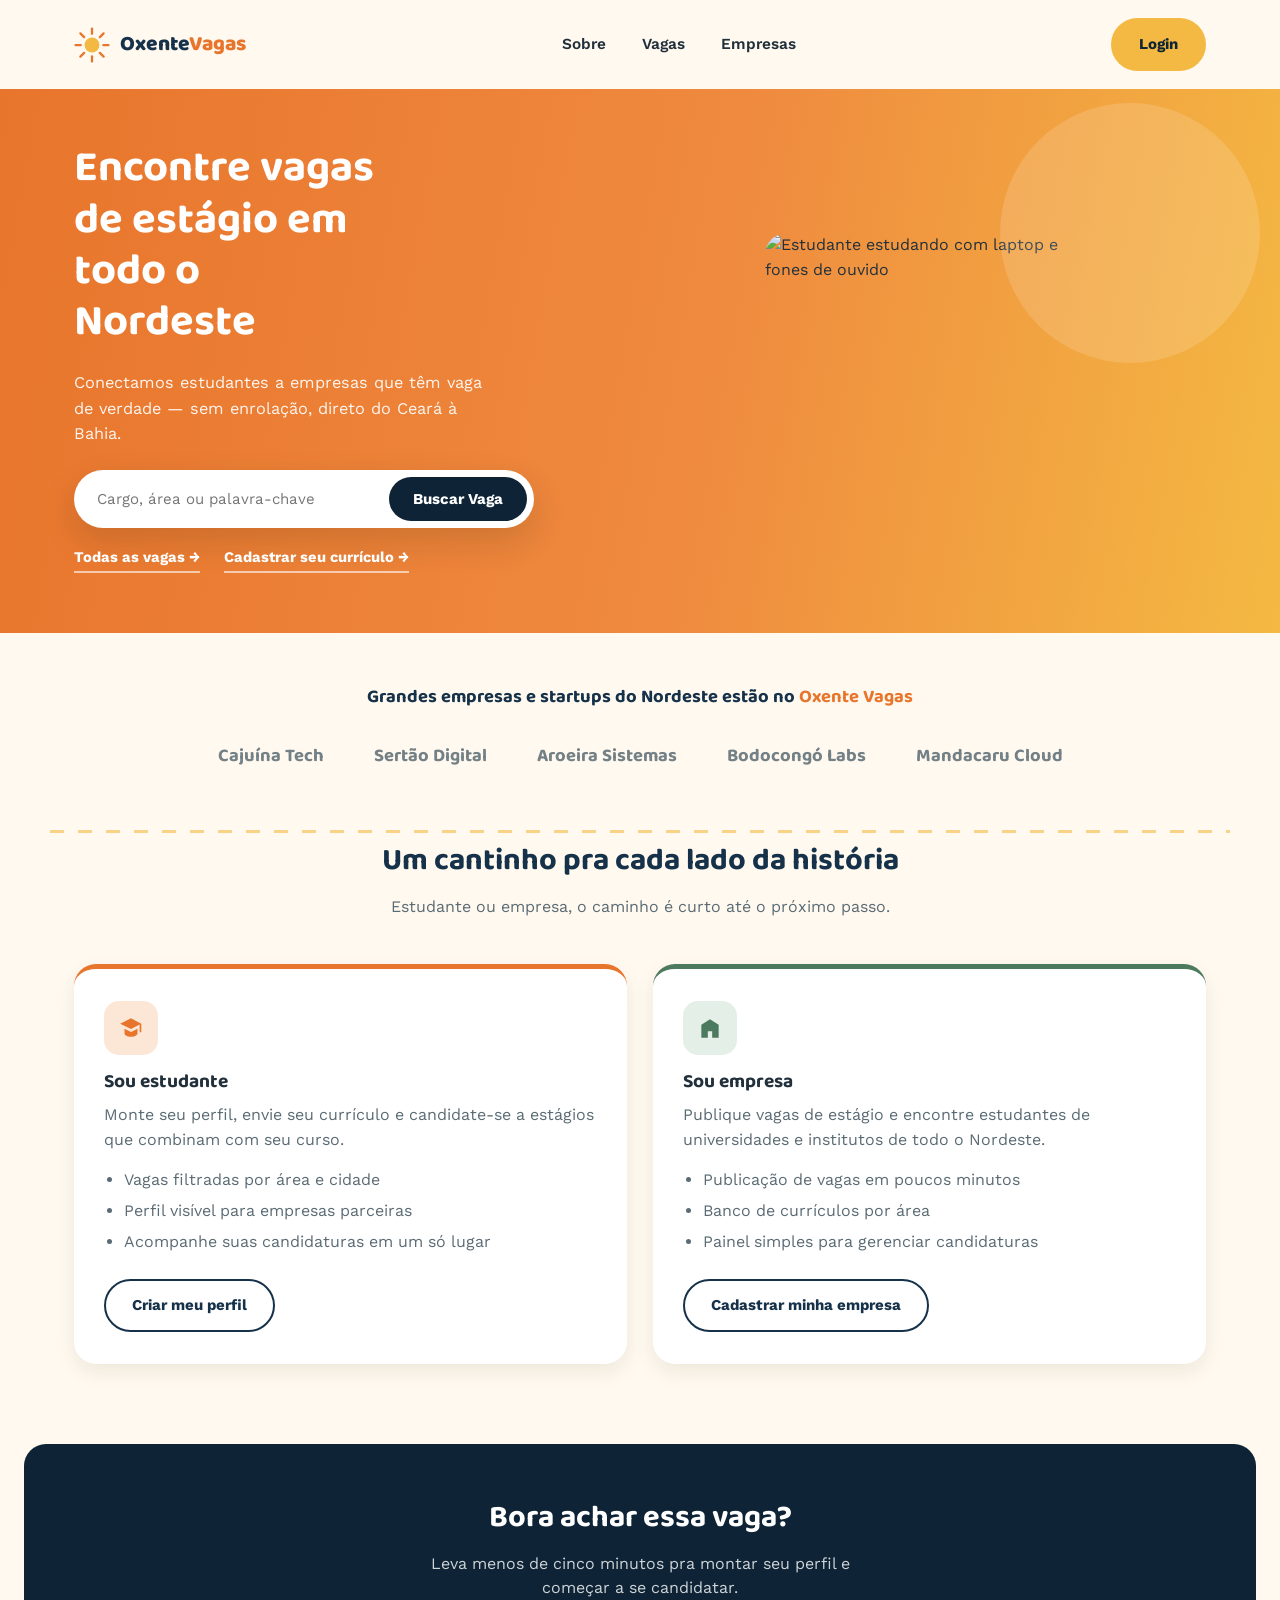
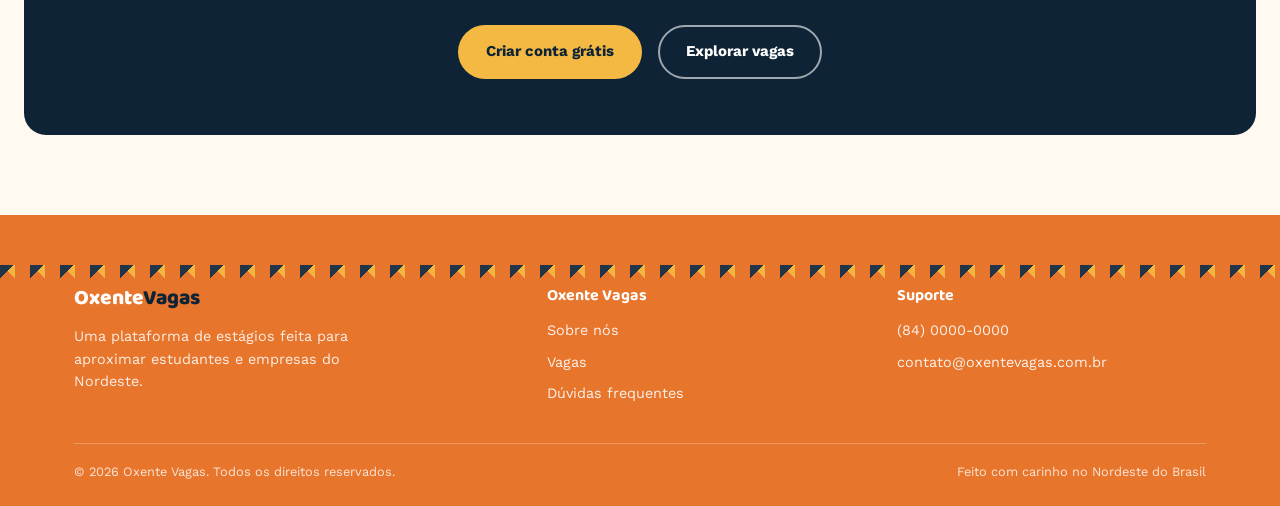
==== Páginas/index.html @ c0dd03c6 "modelo inicial do site - josé gabriel. nesse modelo eu utilizei bastante da IA para poder criar um m" ====
<!DOCTYPE html>
<html lang="pt-BR">
<head>
<meta charset="UTF-8">
<meta name="viewport" content="width=device-width, initial-scale=1.0">
<title>Oxente Vagas — Estágios que combinam com você</title>
<meta name="description" content="Oxente Vagas conecta estudantes e empresas para vagas de estágio em todo o Nordeste.">
<link rel="preconnect" href="https://fonts.googleapis.com">
<link rel="preconnect" href="https://fonts.gstatic.com" crossorigin>
<link rel="stylesheet" href="https://fonts.googleapis.com/css2?family=Baloo+2:wght@500;600;700;800&family=Work+Sans:wght@400;500;600;700&display=swap">

<link rel="stylesheet" href="style.css">
</head>
<body>

<header class="site-header">
  <div class="container">
    <a href="#home" class="brand">
      <svg aria-hidden="true" class="brand-mark" viewBox="0 0 48 48" fill="none">
        <circle cx="24" cy="24" r="10" fill="#F4B942"/>
        <g stroke="currentColor" stroke-width="3" stroke-linecap="round">
          <line x1="24" y1="2" x2="24" y2="9"/>
          <line x1="24" y1="39" x2="24" y2="46"/>
          <line x1="2" y1="24" x2="9" y2="24"/>
          <line x1="39" y1="24" x2="46" y2="24"/>
          <line x1="8.5" y1="8.5" x2="13.5" y2="13.5"/>
          <line x1="34.5" y1="34.5" x2="39.5" y2="39.5"/>
          <line x1="8.5" y1="39.5" x2="13.5" y2="34.5"/>
          <line x1="34.5" y1="13.5" x2="39.5" y2="8.5"/>
        </g>
      </svg>
      <span class="brand-word">Oxente<span>Vagas</span></span>
    </a>
    <nav class="main-nav" id="menu-principal" aria-label="Principal">
      <a href="#sobre">Sobre</a>
      <a href="#vagas">Vagas</a>
      <a href="#empresas">Empresas</a>
    </nav>
    <a href="#login" class="btn btn-sun" id="botao-login">Login</a>
    <button type="button" class="menu-botao" aria-expanded="false" aria-controls="menu-principal">Menu</button>
  </div>
</header>

<main data-page="home">

  <section class="hero-home">
    <div class="container hero-home-grid">
      <div class="hero-home-copy">
        <h1>Encontre vagas de estágio em todo o Nordeste</h1>
        <p class="hero-home-lead">Conectamos estudantes a empresas que têm vaga de verdade — sem enrolação, direto do Ceará à Bahia.</p>

        <form class="search-card" role="search">
          <label for="busca-vaga" class="visually-hidden">Buscar vaga</label>
          <input id="busca-vaga" type="text" placeholder="Cargo, área ou palavra-chave">
          <button type="submit" class="btn btn-dark">Buscar Vaga</button>
        </form>

        <div class="hero-links">
          <a href="#vagas">Todas as vagas →</a>
          <a href="#cadastro">Cadastrar seu currículo →</a>
        </div>
      </div>

      <div class="hero-home-art">
        <img src="https://images.unsplash.com/photo-1758611971587-ddc6656822d9?fm=jpg&q=70&w=800&auto=format&fit=crop" alt="Estudante estudando com laptop e fones de ouvido">
      </div>
    </div>
  </section>

  <section class="logos-strip">
    <div class="container">
      <p>Grandes empresas e startups do Nordeste estão no <span class="hl">Oxente Vagas</span></p>
      <div class="logos-row">
        <span>Cajuína Tech</span>
        <span>Sertão Digital</span>
        <span>Aroeira Sistemas</span>
        <span>Bodocongó Labs</span>
        <span>Mandacaru Cloud</span>
      </div>
    </div>
  </section>

  <hr class="cordel-divider">

  <section class="paths">
    <div class="container">
      <header class="section-heading">
        <h2>Um cantinho pra cada lado da história</h2>
        <p>Estudante ou empresa, o caminho é curto até o próximo passo.</p>
      </header>
      <div class="path-grid">
        <article class="path-card">
          <div class="icon-wrap">
            <svg aria-hidden="true" width="26" height="26" viewBox="0 0 24 24" fill="none"><path d="M12 3 2 8l10 5 8-4.2V16h1.5V8L12 3Z" fill="#E8752C"/><path d="M6 12.6V17c0 1.7 2.7 3 6 3s6-1.3 6-3v-4.4l-6 3-6-3Z" fill="#E8752C"/></svg>
          </div>
          <h3>Sou estudante</h3>
          <p>Monte seu perfil, envie seu currículo e candidate-se a estágios que combinam com seu curso.</p>
          <ul>
            <li>Vagas filtradas por área e cidade</li>
            <li>Perfil visível para empresas parceiras</li>
            <li>Acompanhe suas candidaturas em um só lugar</li>
          </ul>
          <a href="#cadastro" class="btn btn-outline">Criar meu perfil</a>
        </article>

        <article class="path-card for-empresa">
          <div class="icon-wrap">
            <svg aria-hidden="true" width="26" height="26" viewBox="0 0 24 24" fill="none"><path d="M4 21V9l8-5 8 5v12h-6v-6H10v6H4Z" fill="#4C7A5E"/></svg>
          </div>
          <h3>Sou empresa</h3>
          <p>Publique vagas de estágio e encontre estudantes de universidades e institutos de todo o Nordeste.</p>
          <ul>
            <li>Publicação de vagas em poucos minutos</li>
            <li>Banco de currículos por área</li>
            <li>Painel simples para gerenciar candidaturas</li>
          </ul>
          <a href="#cadastro" class="btn btn-outline">Cadastrar minha empresa</a>
        </article>
      </div>
    </div>
  </section>

  <section class="cta-band">
    <div class="container">
      <h2>Bora achar essa vaga?</h2>
      <p>Leva menos de cinco minutos pra montar seu perfil e começar a se candidatar.</p>
      <div class="cta-actions">
        <a href="#cadastro" class="btn btn-sun">Criar conta grátis</a>
        <a href="#vagas" class="btn btn-outline-light">Explorar vagas</a>
      </div>
    </div>
  </section>
</main>

<main data-page="sobre" hidden>
  <header class="tone-navy">
    <div class="container inner-hero">
      <h1>Sobre o Oxente Vagas</h1>
      <p class="lead">Uma ponte simples e direta entre quem estuda e quem tem vaga de estágio — sem burocracia e sem letra miúda.</p>
    </div>
  </header>

  <section class="about-block">
    <div class="container about-grid">
      <div class="about-art">
        <img src="https://images.unsplash.com/photo-1758873269317-51888e824b28?fm=jpg&q=70&w=700&auto=format&fit=crop" alt="Equipe colaborando em escritório">
      </div>
      <div>
        <h2>O que é o Oxente Vagas?</h2>
        <p>É um sistema pensado para que estudantes de universidades e institutos técnicos do Nordeste encontrem estágios reais, e para que empresas da região — grandes ou pequenas — divulguem suas vagas para quem está começando.</p>
        <p>Do lado do estudante, é possível montar um perfil com currículo, área de interesse e cidade, e se candidatar às vagas com poucos cliques. Do lado da empresa, dá pra publicar oportunidades, acompanhar candidaturas e buscar talentos por curso ou habilidade.</p>
      </div>
    </div>
  </section>

  <section class="about-block">
    <div class="container about-grid reverse">
      <div>
        <h2>Como funciona, na prática</h2>
        <ol class="steps-list">
          <li class="step-item">
            <span class="step-num">1</span>
            <div><h3>Cria sua conta</h3><p>Estudante ou empresa — o cadastro é rápido e você escolhe o tipo de perfil.</p></div>
          </li>
          <li class="step-item">
            <span class="step-num">2</span>
            <div><h3>Monta o perfil</h3><p>Currículo e área de interesse, ou dados da empresa e setor de atuação.</p></div>
          </li>
          <li class="step-item">
            <span class="step-num">3</span>
            <div><h3>Conecta com a vaga certa</h3><p>Estudantes se candidatam, empresas avaliam e o contato acontece direto por aqui.</p></div>
          </li>
        </ol>
      </div>
      <div class="about-art">
        <img src="https://images.unsplash.com/photo-1765648636199-5209ecbaf9a8?fm=jpg&q=70&w=700&auto=format&fit=crop" alt="Estudante sorrindo com planner e laptop">
      </div>
    </div>
  </section>

  <hr class="cordel-divider">

  <section class="faq-section">
    <div class="container">
      <header class="section-heading">
        <h2>Dúvidas frequentes</h2>
        <p>O que a galera mais pergunta antes de se cadastrar.</p>
      </header>
      <div class="faq-list">
        <details class="faq-item" name="faq" open>
          <summary>Preciso pagar alguma coisa para usar o Oxente Vagas?</summary>
          <p>Não. O cadastro e o uso da plataforma são gratuitos tanto para estudantes quanto para empresas.</p>
        </details>
        <details class="faq-item" name="faq">
          <summary>Empresas de fora do Nordeste podem se cadastrar?</summary>
          <p>Podem, desde que ofereçam vagas de estágio para estudantes da região, presenciais ou remotas.</p>
        </details>
        <details class="faq-item" name="faq">
          <summary>Posso me candidatar a mais de uma vaga ao mesmo tempo?</summary>
          <p>Sim, não existe limite de candidaturas. Você acompanha todas elas pelo seu painel de estudante.</p>
        </details>
        <details class="faq-item" name="faq">
          <summary>Como a empresa entra em contato com o estudante?</summary>
          <p>Depois que a empresa avalia uma candidatura, ela pode chamar o estudante diretamente pelos dados de contato do perfil.</p>
        </details>
      </div>
    </div>
  </section>
</main>

<main data-page="vagas" hidden>
  <header class="tone-navy collage-hero">
    <div class="container collage-grid">
      <div class="collage-side">
        <div class="collage-photo tall"><img src="https://images.unsplash.com/photo-1765648636199-5209ecbaf9a8?fm=jpg&q=70&w=300&auto=format&fit=crop" alt="Estudante com laptop"></div>
        <div class="collage-photo small"><img src="https://images.unsplash.com/photo-1758611972308-ba5004bee3e4?fm=jpg&q=70&w=300&auto=format&fit=crop" alt="Jovem com fones de ouvido no escritório"></div>
      </div>

      <div class="collage-center">
        <h1>Vagas</h1>
        <p class="lead">A sua oportunidade pode estar a um "oxente" de distância.</p>
        <form class="search-card" role="search">
          <label for="busca-vagas" class="visually-hidden">Buscar vaga</label>
          <input id="busca-vagas" type="text" placeholder="Cargo, empresa ou cidade">
          <button type="submit" class="btn btn-primary">Buscar</button>
        </form>
      </div>

      <div class="collage-side right">
        <div class="collage-photo small"><img src="https://images.unsplash.com/photo-1758873269317-51888e824b28?fm=jpg&q=70&w=300&auto=format&fit=crop" alt="Equipe conversando no escritório"></div>
        <div class="collage-photo tall"><img src="https://images.unsplash.com/photo-1758611971587-ddc6656822d9?fm=jpg&q=70&w=300&auto=format&fit=crop" alt="Jovem estudando com laptop"></div>
      </div>
    </div>
  </header>

  <section class="listing-section">
    <div class="container">
      <div class="listing-toolbar">
        <p class="result-count" id="contador-vagas" aria-live="polite">6 vagas encontradas</p>
        <div class="listing-filtros">
          <select class="filter-select" id="filtro-area" aria-label="Filtrar por área">
            <option value="">Todas as áreas</option>
            <option>Tecnologia</option>
            <option>Marketing</option>
            <option>Design</option>
            <option>Administração</option>
          </select>
          <select class="filter-select" id="ordem-vagas" aria-label="Ordenar vagas">
            <option value="recentes">Mais recentes</option>
            <option value="prazo">Prazo mais próximo</option>
            <option value="area">Área de atuação</option>
          </select>
        </div>
      </div>

      <p class="estado-vazio" id="vazio-vagas" hidden>Nenhuma vaga encontrada. Tente outra palavra ou mude o filtro de área.</p>
      <div class="vaga-grid" id="lista-vagas">
        <article class="vaga-card">
          <div class="vaga-main">
            <div class="vaga-logo">CT</div>
            <div>
              <h3>Estágio em Desenvolvimento Front-end</h3>
              <p>Cajuína Tech · Fortaleza, CE · Remoto</p>
              <div class="vaga-tags"><span class="tag">Tecnologia</span><span class="tag tag-sun">20h semanais</span></div>
            </div>
          </div>
          <div class="vaga-meta">
            <p class="prazo">Inscrições até <time datetime="2026-10-20">20/10</time></p>
            <a href="#login" class="btn btn-outline btn-sm">Candidatar-se</a>
          </div>
        </article>

        <article class="vaga-card">
          <div class="vaga-main">
            <div class="vaga-logo">SD</div>
            <div>
              <h3>Estágio em Marketing Digital</h3>
              <p>Sertão Digital · Campina Grande, PB · Presencial</p>
              <div class="vaga-tags"><span class="tag">Marketing</span><span class="tag tag-sun">30h semanais</span></div>
            </div>
          </div>
          <div class="vaga-meta">
            <p class="prazo">Inscrições até <time datetime="2026-10-25">25/10</time></p>
            <a href="#login" class="btn btn-outline btn-sm">Candidatar-se</a>
          </div>
        </article>

        <article class="vaga-card">
          <div class="vaga-main">
            <div class="vaga-logo">AS</div>
            <div>
              <h3>Estágio em Suporte de TI</h3>
              <p>Aroeira Sistemas · Recife, PE · Híbrido</p>
              <div class="vaga-tags"><span class="tag">Tecnologia</span><span class="tag tag-sun">25h semanais</span></div>
            </div>
          </div>
          <div class="vaga-meta">
            <p class="prazo">Inscrições até <time datetime="2026-10-30">30/10</time></p>
            <a href="#login" class="btn btn-outline btn-sm">Candidatar-se</a>
          </div>
        </article>

        <article class="vaga-card">
          <div class="vaga-main">
            <div class="vaga-logo">MC</div>
            <div>
              <h3>Estágio em Ciência de Dados</h3>
              <p>Mandacaru Cloud · Natal, RN · Remoto</p>
              <div class="vaga-tags"><span class="tag">Tecnologia</span><span class="tag tag-sun">20h semanais</span></div>
            </div>
          </div>
          <div class="vaga-meta">
            <p class="prazo">Inscrições até <time datetime="2026-11-05">05/11</time></p>
            <a href="#login" class="btn btn-outline btn-sm">Candidatar-se</a>
          </div>
        </article>

        <article class="vaga-card">
          <div class="vaga-main">
            <div class="vaga-logo">BL</div>
            <div>
              <h3>Estágio em Design de Produto</h3>
              <p>Bodocongó Labs · João Pessoa, PB · Presencial</p>
              <div class="vaga-tags"><span class="tag">Design</span><span class="tag tag-sun">30h semanais</span></div>
            </div>
          </div>
          <div class="vaga-meta">
            <p class="prazo">Inscrições até <time datetime="2026-11-08">08/11</time></p>
            <a href="#login" class="btn btn-outline btn-sm">Candidatar-se</a>
          </div>
        </article>

        <article class="vaga-card">
          <div class="vaga-main">
            <div class="vaga-logo">CT</div>
            <div>
              <h3>Estágio em Administração</h3>
              <p>Cajuína Tech · Fortaleza, CE · Presencial</p>
              <div class="vaga-tags"><span class="tag">Administração</span><span class="tag tag-sun">30h semanais</span></div>
            </div>
          </div>
          <div class="vaga-meta">
            <p class="prazo">Inscrições até <time datetime="2026-11-12">12/11</time></p>
            <a href="#login" class="btn btn-outline btn-sm">Candidatar-se</a>
          </div>
        </article>
      </div>
    </div>
  </section>

  <section class="cta-band">
    <div class="container">
      <h2>Não achou a vaga ideal ainda?</h2>
      <p>Cadastre seu currículo e deixe as empresas te encontrarem quando surgir a vaga certa.</p>
      <div class="cta-actions">
        <a href="#cadastro" class="btn btn-sun">Cadastrar currículo</a>
      </div>
    </div>
  </section>
</main>

<main data-page="empresas" hidden>
  <header class="tone-cactus collage-hero">
    <div class="container collage-grid">
      <div class="collage-side">
        <div class="collage-photo tall"><img src="https://images.unsplash.com/photo-1758611972308-ba5004bee3e4?fm=jpg&q=70&w=300&auto=format&fit=crop" alt="Colaborador de empresa parceira"></div>
        <div class="collage-photo small"><img src="https://images.unsplash.com/photo-1765648636199-5209ecbaf9a8?fm=jpg&q=70&w=300&auto=format&fit=crop" alt="Estudante com laptop"></div>
      </div>

      <div class="collage-center align-left">
        <h1>Encontre a <span class="hl-underline">empresa certa</span> pra sua carreira</h1>
        <p class="lead">Veja todas as empresas que já cadastraram vagas no Oxente Vagas.</p>
        <form class="search-card" role="search">
          <label for="busca-empresa" class="visually-hidden">Buscar empresa</label>
          <input id="busca-empresa" type="text" placeholder="Nome da empresa ou setor">
          <button type="submit" class="btn btn-primary">Buscar</button>
        </form>
      </div>

      <div class="collage-side right">
        <div class="collage-photo small"><img src="https://images.unsplash.com/photo-1758873269317-51888e824b28?fm=jpg&q=70&w=300&auto=format&fit=crop" alt="Equipe de empresa parceira"></div>
        <div class="collage-photo tall"><img src="https://images.unsplash.com/photo-1758611971587-ddc6656822d9?fm=jpg&q=70&w=300&auto=format&fit=crop" alt="Jovem em ambiente de trabalho"></div>
      </div>
    </div>
  </header>

  <section class="listing-section">
    <div class="container">
      <div class="listing-toolbar">
        <p class="result-count" id="contador-empresas" aria-live="polite">6 empresas encontradas</p>
        <select class="filter-select" id="ordem-empresas" aria-label="Ordenar empresas">
          <option value="vagas">Mais vagas abertas</option>
          <option value="nome">Ordem alfabética</option>
          <option value="setor">Setor</option>
        </select>
      </div>

      <p class="estado-vazio" id="vazio-empresas" hidden>Nenhuma empresa encontrada. Tente outro nome ou setor.</p>
      <div class="empresa-grid" id="lista-empresas">
        <article class="empresa-card"><div class="vaga-logo">CT</div><h3>Cajuína Tech</h3><p class="setor">Tecnologia · Fortaleza, CE</p><p class="vagas-abertas">2 vagas abertas</p></article>
        <article class="empresa-card"><div class="vaga-logo">SD</div><h3>Sertão Digital</h3><p class="setor">Marketing · Campina Grande, PB</p><p class="vagas-abertas">1 vaga aberta</p></article>
        <article class="empresa-card"><div class="vaga-logo">AS</div><h3>Aroeira Sistemas</h3><p class="setor">Tecnologia · Recife, PE</p><p class="vagas-abertas">1 vaga aberta</p></article>
        <article class="empresa-card"><div class="vaga-logo">MC</div><h3>Mandacaru Cloud</h3><p class="setor">Tecnologia · Natal, RN</p><p class="vagas-abertas">1 vaga aberta</p></article>
        <article class="empresa-card"><div class="vaga-logo">BL</div><h3>Bodocongó Labs</h3><p class="setor">Design · João Pessoa, PB</p><p class="vagas-abertas">1 vaga aberta</p></article>
        <article class="empresa-card"><div class="vaga-logo">FM</div><h3>Forró Motors</h3><p class="setor">Indústria · Caruaru, PE</p><p class="vagas-abertas">Nenhuma vaga aberta</p></article>
      </div>
    </div>
  </section>

  <section class="cta-band">
    <div class="container">
      <h2>Sua empresa também pode estar aqui</h2>
      <p>Cadastre sua empresa e publique a primeira vaga em poucos minutos.</p>
      <div class="cta-actions">
        <a href="#cadastro" class="btn btn-sun">Cadastrar minha empresa</a>
      </div>
    </div>
  </section>
</main>

<main data-page="login" hidden>
  <div class="auth-shell tone-terracotta">
    <div class="auth-wrap">
      <div class="auth-card">
        <h1>Login</h1>
        <p class="auth-sub">Acesse sua conta pra ver vagas ou candidaturas.</p>

        <form id="form-login">
          <div class="field">
            <label for="login-email">E-mail</label>
            <input id="login-email" name="email" type="email" placeholder="voce@email.com" autocomplete="username" required>
          </div>
          <div class="field">
            <label for="login-senha">Senha</label>
            <input id="login-senha" name="senha" type="password" placeholder="••••••••" autocomplete="current-password" required>
          </div>
          <p class="mensagem" id="msg-login" role="alert"></p>
          <button type="submit" class="btn btn-sun btn-block">Entrar</button>
        </form>

        <p class="auth-footer-note">Não tem conta?<a href="#cadastro">Cadastre-se</a></p>
      </div>
    </div>
  </div>
</main>

<main data-page="cadastro" hidden>
  <div class="auth-shell tone-terracotta">
    <div class="auth-wrap">
      <div class="auth-card">
        <h1>Criar conta</h1>
        <p class="auth-sub">Escolha o tipo de perfil pra começar.</p>

        <div class="role-toggle">
          <button type="button" aria-pressed="true" data-role="estudante">Sou estudante</button>
          <button type="button" aria-pressed="false" data-role="empresa">Sou empresa</button>
        </div>

        <form id="form-cadastro">
          <fieldset class="role-panel" data-role="estudante">
            <legend class="visually-hidden">Dados do estudante</legend>
            <div class="field"><label for="est-nome">Nome completo</label><input id="est-nome" name="nome" type="text" placeholder="Seu nome" autocomplete="name" required></div>
            <div class="field"><label for="est-email">E-mail</label><input id="est-email" name="email" type="email" placeholder="voce@email.com" autocomplete="email" required></div>
            <div class="field"><label for="est-curso">Curso e instituição</label><input id="est-curso" name="curso" type="text" placeholder="Ex.: Ciência da Computação — UFCG" autocomplete="off" required></div>
            <div class="field"><label for="est-cidade">Cidade</label><input id="est-cidade" name="cidade" type="text" placeholder="Sua cidade" autocomplete="address-level2" required></div>
            <div class="field"><label for="est-senha">Senha</label><input id="est-senha" name="senha" type="password" placeholder="Crie uma senha" autocomplete="new-password" minlength="6" required></div>
          </fieldset>

          <fieldset class="role-panel" data-role="empresa" hidden disabled>
            <legend class="visually-hidden">Dados da empresa</legend>
            <div class="field"><label for="emp-nome">Nome da empresa</label><input id="emp-nome" name="nome" type="text" placeholder="Razão social ou nome fantasia" autocomplete="organization" required></div>
            <div class="field"><label for="emp-email">E-mail corporativo</label><input id="emp-email" name="email" type="email" placeholder="contato@empresa.com" autocomplete="email" required></div>
            <div class="field"><label for="emp-setor">Setor de atuação</label><input id="emp-setor" name="setor" type="text" placeholder="Ex.: Tecnologia, Indústria, Varejo" autocomplete="off" required></div>
            <div class="field"><label for="emp-cidade">Cidade</label><input id="emp-cidade" name="cidade" type="text" placeholder="Cidade sede da empresa" autocomplete="address-level2" required></div>
            <div class="field"><label for="emp-senha">Senha</label><input id="emp-senha" name="senha" type="password" placeholder="Crie uma senha" autocomplete="new-password" minlength="6" required></div>
          </fieldset>

          <p class="mensagem" id="msg-cadastro" role="alert"></p>
          <button type="submit" class="btn btn-sun btn-block">Criar conta</button>
        </form>

        <p class="auth-footer-note">Já tem conta?<a href="#login">Entrar</a></p>
      </div>
    </div>
  </div>
</main>

<footer class="site-footer">
  <div class="bandeirinhas" aria-hidden="true"></div>
  <div class="container">
    <div class="footer-grid">
      <div class="footer-brand">
        <span class="brand-word">Oxente<span>Vagas</span></span>
        <p>Uma plataforma de estágios feita para aproximar estudantes e empresas do Nordeste.</p>
      </div>
      <div class="footer-col">
        <h2>Oxente Vagas</h2>
        <a href="#sobre">Sobre nós</a>
        <a href="#vagas">Vagas</a>
        <a href="#sobre">Dúvidas frequentes</a>
      </div>
      <div class="footer-col">
        <h2>Suporte</h2>
        <a href="tel:+5584000000">(84) 0000-0000</a>
        <a href="mailto:contato@oxentevagas.com.br">contato@oxentevagas.com.br</a>
      </div>
    </div>
    <div class="footer-bottom">
      <span>© 2026 Oxente Vagas. Todos os direitos reservados.</span>
      <span>Feito com carinho no Nordeste do Brasil</span>
    </div>
  </div>
</footer>

<script src="script.js"></script>
</body>
</html>
---- Páginas/style.css ----
:root{
  --cream:        #FFF9EF;
  --paper:        #FFFFFF;
  --ink:          #22303C;
  --ink-soft:     #5B6B74;

  --navy:         #16324A;
  --navy-deep:    #0E2436;
  --navy-tint:    #E7EEF2;

  --terracotta:       #E8752C;
  --terracotta-dark:  #C25A1B;
  --terracotta-tint:  #FCE7D6;

  --sun:          #F4B942;
  --sun-dark:     #D89A22;

  --cactus:       #4C7A5E;
  --cactus-dark:  #33513F;
  --cactus-tint:  #E4EFE8;

  --radius-sm: 8px;
  --radius-md: 14px;
  --radius-lg: 22px;
  --radius-pill: 999px;

  --shadow-soft: 0 14px 34px rgba(20, 20, 10, 0.14);
  --shadow-card: 0 8px 20px rgba(20, 20, 10, 0.08);

  --container: 1180px;
  --header-h: 74px;
}

*, *::before, *::after{ box-sizing: border-box; }
html{ scroll-behavior: smooth; }

body{
  margin: 0;
  font-family: 'Work Sans', sans-serif;
  color: var(--ink);
  background: var(--cream);
  line-height: 1.55;
  -webkit-font-smoothing: antialiased;
}

h1, h2, h3{
  font-family: 'Baloo 2', sans-serif;
  font-weight: 700;
  line-height: 1.18;
  margin: 0 0 .5em;
}
h1{ font-size: clamp(2rem, 3.4vw, 2.85rem); }
h2{ font-size: clamp(1.5rem, 2.4vw, 2.05rem); }
h3{ font-size: 1.2rem; }

p{ margin: 0 0 1em; color: var(--ink-soft); }
a{ color: inherit; text-decoration: none; }
img{ max-width: 100%; display: block; }

.container{
  width: 100%;
  max-width: var(--container);
  margin: 0 auto;
  padding: 0 24px;
}
.visually-hidden{
  position:absolute; width:1px; height:1px; overflow:hidden;
  clip: rect(0 0 0 0); white-space: nowrap;
}

.btn{
  display: inline-flex;
  align-items: center;
  justify-content: center;
  gap: 8px;
  font-family: 'Work Sans', sans-serif;
  font-weight: 700;
  font-size: .94rem;
  padding: 13px 26px;
  border-radius: var(--radius-pill);
  border: 2px solid transparent;
  cursor: pointer;
  transition: transform .15s ease, box-shadow .15s ease, background-color .15s ease, color .15s ease;
  white-space: nowrap;
}
.btn:active{ transform: translateY(1px); }
.btn-primary{ background: var(--terracotta); color: var(--paper); }
.btn-primary:hover{ background: var(--terracotta-dark); }
.btn-dark{ background: var(--navy-deep); color: var(--paper); }
.btn-dark:hover{ background: #08161f; }
.btn-sun{ background: var(--sun); color: var(--navy-deep); }
.btn-sun:hover{ background: var(--sun-dark); }
.btn-outline{ background: transparent; border-color: currentColor; color: var(--navy); }
.btn-outline:hover{ background: var(--navy); color: var(--paper); border-color: var(--navy); }
.btn-outline-light{ background: transparent; border-color: rgba(255,255,255,.6); color: var(--paper); }
.btn-outline-light:hover{ background: rgba(255,255,255,.16); border-color: var(--paper); }
.btn-block{ width: 100%; }
.btn-sm{ padding: 9px 20px; font-size: .86rem; }

.site-header{
  position: sticky;
  top: 0;
  z-index: 50;
  background: var(--cream);
  transition: background-color .25s ease, box-shadow .25s ease;
}
.site-header.is-scrolled{
  background: var(--navy-deep);
  box-shadow: 0 4px 16px rgba(0,0,0,.18);
}
.site-header.is-scrolled.tone-cactus{ background: var(--cactus-dark); }
.site-header.is-scrolled.tone-terracotta{ background: var(--terracotta); }

.site-header .container{
  display: flex;
  align-items: center;
  justify-content: space-between;
  padding-top: 18px;
  padding-bottom: 18px;
}
.brand{ display: flex; align-items: center; gap: 10px; }
.brand-mark{ width: 36px; height: 36px; flex-shrink: 0; color: var(--terracotta); }
.brand-word{
  font-family: 'Baloo 2', sans-serif;
  font-weight: 800;
  font-size: 1.32rem;
  color: var(--navy);
  line-height: 1;
}
.brand-word span{ color: var(--terracotta); }
.site-header.is-scrolled .brand-mark{ color: var(--cream); }
.site-header.is-scrolled .brand-word{ color: var(--paper); }
.site-header.is-scrolled .brand-word span{ color: var(--sun); }

.main-nav{ display: flex; align-items: center; gap: 36px; }
.main-nav a{ font-weight: 600; font-size: .96rem; color: var(--ink); }
.main-nav a:hover, .main-nav a[aria-current="page"]{ color: var(--terracotta); }
.site-header.is-scrolled .main-nav a{ color: rgba(255,255,255,.9); }
.site-header.is-scrolled .main-nav a:hover,
.site-header.is-scrolled .main-nav a[aria-current="page"]{ color: var(--sun); }

.hero-home{
  background: linear-gradient(100deg, var(--terracotta) 0%, #EF8A3F 55%, var(--sun) 100%);
  padding: 54px 0 0;
  overflow: hidden;
  position: relative;
}
.hero-home-grid{ display: grid; grid-template-columns: 1fr .95fr; gap: 20px; align-items: center; }
.hero-home-copy{ padding-bottom: 60px; }
.hero-home h1{ color: var(--paper); max-width: 12ch; }
.hero-home-lead{ color: rgba(255,255,255,.92); max-width: 42ch; font-size: 1.02rem; }

.search-card{
  display: flex; gap: 8px;
  background: var(--paper);
  padding: 7px;
  border-radius: var(--radius-pill);
  box-shadow: var(--shadow-soft);
  margin: 24px 0 18px;
  max-width: 460px;
}
.search-card input{
  flex: 1; border: none; background: transparent;
  padding: 10px 16px; font-family: inherit; font-size: .94rem; color: var(--ink);
}
.search-card input:focus{ outline: none; }
.search-card .btn{ padding: 11px 22px; }

.hero-links{ display: flex; gap: 24px; flex-wrap: wrap; }
.hero-links a{
  font-weight: 700; font-size: .92rem; color: var(--paper);
  border-bottom: 2px solid rgba(255,255,255,.6); padding-bottom: 2px;
}
.hero-links a:hover{ border-color: var(--paper); }

.hero-home-art{ position: relative; align-self: flex-end; height: 100%; display: flex; align-items: flex-end; justify-content: center; }
.hero-home-art img{ height: 400px; width: 340px; object-fit: cover; border-radius: var(--radius-lg) var(--radius-lg) 0 0; }
.hero-home-art::before{
  content: ''; position: absolute; inset: -40px -10% auto auto;
  width: 260px; height: 260px; border-radius: 50%; background: rgba(255,255,255,.14); z-index: 0;
}

.logos-strip{ padding: 50px 0 60px; text-align: center; background: var(--cream); }
.logos-strip p{ font-family: 'Baloo 2', sans-serif; font-weight: 700; color: var(--navy); font-size: 1.15rem; margin-bottom: 30px; }
.logos-strip p .hl{ color: var(--terracotta); }
.logos-row{ display: flex; justify-content: center; align-items: center; gap: 50px; flex-wrap: wrap; opacity: .85; }
.logos-row span{ font-family: 'Baloo 2', sans-serif; font-weight: 700; font-size: 1.15rem; color: var(--ink-soft); }

.cordel-divider{
  border: 0;
  height: 3px;
  background-image: repeating-linear-gradient(90deg, var(--sun) 0 14px, transparent 14px 28px);
  opacity: .6; max-width: var(--container); margin: 0 auto;
}

.paths{ padding: 10px 0 80px; background: var(--cream); }
.section-heading{ text-align: center; max-width: 640px; margin: 0 auto 44px; }
.section-heading h2{ color: var(--navy); }
.path-grid{ display: grid; grid-template-columns: 1fr 1fr; gap: 26px; }
.path-card{ background: var(--paper); border-radius: var(--radius-lg); padding: 32px 30px; box-shadow: var(--shadow-card); border-top: 5px solid var(--terracotta); }
.path-card.for-empresa{ border-top-color: var(--cactus); }
.path-card .icon-wrap{ width: 54px; height: 54px; border-radius: 15px; display: flex; align-items: center; justify-content: center; margin-bottom: 16px; background: var(--terracotta-tint); }
.path-card.for-empresa .icon-wrap{ background: var(--cactus-tint); }
.path-card ul{ margin: 16px 0 24px; padding-left: 20px; color: var(--ink-soft); }
.path-card li{ margin-bottom: 6px; }

.cta-band{ background: var(--navy-deep); color: var(--paper); padding: 56px 0; text-align: center; border-radius: var(--radius-lg); margin: 0 24px 80px; }
.cta-band h2{ color: var(--paper); }
.cta-band p{ color: rgba(255,255,255,.8); max-width: 46ch; margin: 0 auto 24px; }
.cta-actions{ display: flex; gap: 16px; justify-content: center; flex-wrap: wrap; }

.bandeirinhas{
  height: 22px; background-repeat: repeat-x; background-size: 30px 22px;
  background-image:
    linear-gradient(135deg, var(--navy) 25%, transparent 25.5%),
    linear-gradient(-135deg, var(--sun) 25%, transparent 25.5%),
    linear-gradient(135deg, var(--cactus) 25%, transparent 25.5%),
    linear-gradient(-135deg, var(--paper) 25%, transparent 25.5%);
  background-position: 0 0, 15px 0, 30px 0, 45px 0;
  opacity: .95;
}
.site-footer{ background: var(--terracotta); color: var(--paper); padding: 50px 0 24px; }
.footer-grid{
  display: grid; grid-template-columns: 1.4fr 1fr 1fr; gap: 40px;
  padding-bottom: 30px; border-bottom: 1px solid rgba(255,255,255,.25); margin-bottom: 18px;
}
.footer-brand .brand-word{ color: var(--paper); }
.footer-brand .brand-word span{ color: var(--navy-deep); }
.footer-brand p{ color: rgba(255,255,255,.88); margin-top: 14px; font-size: .9rem; max-width: 34ch; }
.footer-col h2{ font-family:'Baloo 2',sans-serif; font-weight:700; font-size: 1rem; margin-bottom: 14px; }
.footer-col a{ display:block; color: rgba(255,255,255,.9); font-size: .9rem; margin-bottom: 9px; }
.footer-col a:hover{ color: var(--navy-deep); }
.footer-bottom{ display: flex; justify-content: space-between; flex-wrap: wrap; gap: 10px; font-size: .8rem; color: rgba(255,255,255,.8); }

.inner-hero{ padding: 70px 0 90px; text-align: center; color: var(--paper); }
.inner-hero .lead{ color: rgba(255,255,255,.85); max-width: 52ch; margin: 0 auto 28px; }
.inner-hero h1{ color: var(--paper); }

.tone-navy{ background: linear-gradient(165deg, var(--navy-deep), var(--navy)); }
.tone-cactus{ background: linear-gradient(165deg, var(--cactus-dark), var(--cactus)); }
.tone-terracotta{ background: linear-gradient(150deg, var(--sun), var(--terracotta) 65%); }

.hl-underline{ color: var(--sun); }

.collage-hero{ position: relative; padding: 30px 0 60px; }
.collage-grid{ display: grid; grid-template-columns: 1fr auto 1fr; align-items: center; gap: 30px; }
.collage-side{ display: flex; gap: 14px; align-items: center; }
.collage-side.right{ justify-content: flex-end; }
.collage-photo{ border-radius: var(--radius-md); overflow: hidden; box-shadow: 0 12px 26px rgba(0,0,0,.28); border: 3px solid rgba(255,255,255,.15); }
.collage-photo img{ height: 150px; width: 130px; object-fit: cover; }
.collage-photo.tall img{ height: 190px; }
.collage-photo.small img{ height: 120px; width: 110px; }
.collage-center{ text-align: center; padding: 0 10px; }
.collage-center.align-left{ text-align: left; max-width: 420px; }
.collage-center.align-left .lead{ margin: 0 0 20px; }
.collage-center .search-card{ margin-left: auto; margin-right: auto; }
.collage-center.align-left .search-card{ margin-left: 0; }

.about-block{ padding: 70px 0; }
.about-block + .about-block{ padding-top: 0; }
.about-grid{ display: grid; grid-template-columns: .9fr 1.1fr; gap: 50px; align-items: center; }
.about-grid.reverse{ grid-template-columns: 1.1fr .9fr; }
.about-grid.reverse .about-art{ order: 2; }
.about-art img{ border-radius: var(--radius-lg); box-shadow: var(--shadow-card); width: 100%; height: 340px; object-fit: cover; }

.steps-list{ display: grid; gap: 22px; margin: 26px 0 0; padding: 0; list-style: none; }
.step-item{ display:flex; gap:18px; align-items:flex-start; }
.step-num{
  font-family: 'Baloo 2', sans-serif; font-weight: 800; color: var(--paper); background: var(--terracotta);
  width: 34px; height: 34px; border-radius: 50%; display: flex; align-items: center; justify-content: center;
  flex-shrink:0; font-size: 1rem;
}

.faq-section{ padding: 20px 0 80px; }
.faq-list{ max-width: 760px; margin: 0 auto; }
.faq-item{ background: var(--paper); border-radius: var(--radius-md); box-shadow: var(--shadow-card); margin-bottom: 14px; overflow: hidden; }
.faq-item summary{
  display: flex; align-items: center; justify-content: space-between; gap: 16px;
  padding: 18px 24px; list-style: none;
  font-weight: 700; font-size: .98rem; color: var(--ink); cursor: pointer;
}
.faq-item summary::-webkit-details-marker{ display: none; }
.faq-item summary::after{
  content: '+'; width: 26px; height: 26px; flex-shrink: 0; border-radius: 50%;
  background: var(--sun); color: var(--navy-deep);
  display: flex; align-items: center; justify-content: center; font-size: 1.1rem;
  transition: transform .2s ease;
}
.faq-item[open] summary::after{ transform: rotate(45deg); }
.faq-item p{ margin: 0; padding: 0 24px 20px; font-size: .93rem; }

.listing-section{ padding: 60px 0 80px; }
.listing-toolbar{ display: flex; justify-content: space-between; align-items: center; margin-bottom: 26px; flex-wrap: wrap; gap: 14px; }
.result-count{ margin: 0; color: var(--ink-soft); font-size: .92rem; }
.filter-select{ padding: 9px 14px; border-radius: var(--radius-pill); border: 1.5px solid #EEE0CC; background: var(--paper); font-family: inherit; font-size: .88rem; color: var(--ink); }
.vaga-grid{ display: grid; gap: 16px; }
.vaga-card{
  background: var(--paper); border: 1px solid #F1E4CC; border-radius: var(--radius-md); padding: 22px 26px;
  display: flex; align-items: center; justify-content: space-between; gap: 20px;
  transition: box-shadow .15s ease, transform .15s ease;
}
.vaga-card:hover{ box-shadow: var(--shadow-card); transform: translateY(-2px); }
.vaga-main{ display: flex; gap: 16px; align-items: flex-start; }
.vaga-logo{
  width: 50px; height: 50px; border-radius: 12px; background: var(--terracotta-tint); color: var(--terracotta-dark);
  display: flex; align-items: center; justify-content: center; font-family: 'Baloo 2', sans-serif; font-weight:700; font-size: 1.15rem; flex-shrink: 0;
}
.vaga-main p{ margin: 0; }
.vaga-tags{ display: flex; gap: 8px; margin-top: 8px; flex-wrap: wrap; }
.tag{ font-size: .78rem; font-weight: 700; padding: 4px 11px; border-radius: var(--radius-pill); background: var(--navy-tint); color: var(--navy); }
.tag.tag-sun{ background: #FCEFD2; color: var(--sun-dark); }
.vaga-meta{ text-align: right; flex-shrink: 0; }
.vaga-meta .prazo{ font-size: .82rem; color: var(--ink-soft); margin-bottom: 10px; }

.empresa-grid{ display: grid; grid-template-columns: repeat(3, 1fr); gap: 20px; }
.empresa-card{ background: var(--paper); border-radius: var(--radius-md); padding: 28px 22px; text-align: center; box-shadow: var(--shadow-card); }
.empresa-card .vaga-logo{ margin: 0 auto 14px; width: 56px; height: 56px; font-size: 1.35rem; }
.empresa-card .setor{ font-size: .84rem; color: var(--ink-soft); margin-bottom: 12px; }
.empresa-card .vagas-abertas{ font-size: .82rem; font-weight: 700; color: var(--cactus); }

.auth-shell{ min-height: calc(100vh - var(--header-h)); display: flex; flex-direction: column; }
.auth-wrap{ flex: 1; display: flex; align-items: center; justify-content: center; padding: 50px 20px 90px; }
.auth-card{
  background: var(--navy-deep); color: var(--paper); width: 100%; max-width: 420px;
  border-radius: var(--radius-lg); padding: 40px 38px; box-shadow: 0 24px 50px rgba(20,15,8,.3);
}
.auth-card h1{ color: var(--paper); font-size: 1.65rem; margin-bottom: 6px; }
.auth-card .auth-sub{ color: rgba(255,255,255,.7); font-size: .9rem; margin-bottom: 24px; }
.field{ margin-bottom: 18px; }
.field label{ display: block; font-size: .85rem; font-weight: 700; margin-bottom: 7px; color: rgba(255,255,255,.92); }
.field input{
  width: 100%; padding: 12px 15px; border-radius: var(--radius-sm); border: none; background: rgba(255,255,255,.95);
  font-family: inherit; font-size: .92rem; color: var(--ink);
}
.field input:focus{ outline: 2px solid var(--sun); }
.auth-footer-note{ text-align: center; margin-top: 22px; font-size: .88rem; color: rgba(255,255,255,.82); }
.auth-footer-note a{ color: var(--sun); font-weight: 700; margin-left: 6px; }

.role-toggle{ display: flex; background: rgba(255,255,255,.1); border-radius: var(--radius-pill); padding: 5px; margin-bottom: 26px; }
.role-toggle button{
  flex: 1; padding: 10px 12px; border: none; border-radius: var(--radius-pill); background: transparent; color: rgba(255,255,255,.78);
  font-family: inherit; font-weight: 700; font-size: .88rem; cursor: pointer; transition: background-color .15s ease, color .15s ease;
}
.role-toggle button[aria-pressed="true"]{ background: var(--sun); color: var(--navy-deep); }
.role-panel{ border: 0; margin: 0; padding: 0; min-width: 0; }

@media (max-width: 900px){
  .main-nav{ display: none; }
  .hero-home-grid{ grid-template-columns: 1fr; }
  .hero-home-art{ order: -1; }
  .hero-home-copy{ padding-bottom: 30px; }
  .path-grid{ grid-template-columns: 1fr; }
  .about-grid, .about-grid.reverse{ grid-template-columns: 1fr; }
  .about-grid.reverse .about-art{ order: 0; }
  .footer-grid{ grid-template-columns: 1fr; gap: 26px; }
  .empresa-grid{ grid-template-columns: repeat(2, 1fr); }
  .vaga-card{ flex-direction: column; align-items: flex-start; }
  .vaga-meta{ text-align: left; }
  .collage-grid{ grid-template-columns: 1fr; }
  .collage-side, .collage-side.right{ justify-content: center; }
  .collage-center.align-left{ text-align: center; margin: 0 auto; }
  .collage-center.align-left .search-card{ margin-left: auto; margin-right: auto; }
}
@media (max-width: 560px){
  .empresa-grid{ grid-template-columns: 1fr; }
  .logos-row{ gap: 24px; }
  .collage-photo img{ height: 110px; width: 96px; }
}

[hidden]{ display: none !important; }

.listing-filtros{ display: flex; gap: 10px; flex-wrap: wrap; }
.estado-vazio{ text-align: center; padding: 40px 20px; background: var(--paper); border-radius: var(--radius-md); }
.carregando{ opacity: .45; transition: opacity .15s; }
.btn.enviada{ background: var(--cactus); border-color: var(--cactus); color: var(--paper); }

.mensagem{ margin: 0 0 16px; font-size: .88rem; font-weight: 700; }
.mensagem:empty{ display: none; }
.mensagem.erro{ color: #FFB4A2; }
.mensagem.sucesso{ color: #9BE3B5; }

.menu-botao{
  display: none; padding: 8px 16px; border-radius: var(--radius-pill);
  border: 2px solid currentColor; background: none; color: var(--ink);
  font-family: inherit; font-weight: 700; font-size: .86rem; cursor: pointer;
}
.site-header.is-scrolled .menu-botao{ color: var(--paper); }

@media (max-width: 900px){
  .site-header .container{ gap: 12px; }
  #botao-login{ margin-left: auto; }
  .menu-botao{ display: block; }
  .main-nav.aberto{
    display: flex; flex-direction: column; align-items: flex-start; gap: 16px;
    position: absolute; top: 100%; left: 0; right: 0;
    padding: 20px 24px; background: var(--navy-deep);
  }
  .main-nav.aberto a{ color: var(--paper); }
  .main-nav.aberto a:hover, .main-nav.aberto a[aria-current="page"]{ color: var(--sun); }
}
@media (max-width: 560px){
  .search-card{ flex-direction: column; border-radius: var(--radius-md); }
  .listing-filtros, .filter-select{ width: 100%; }
}
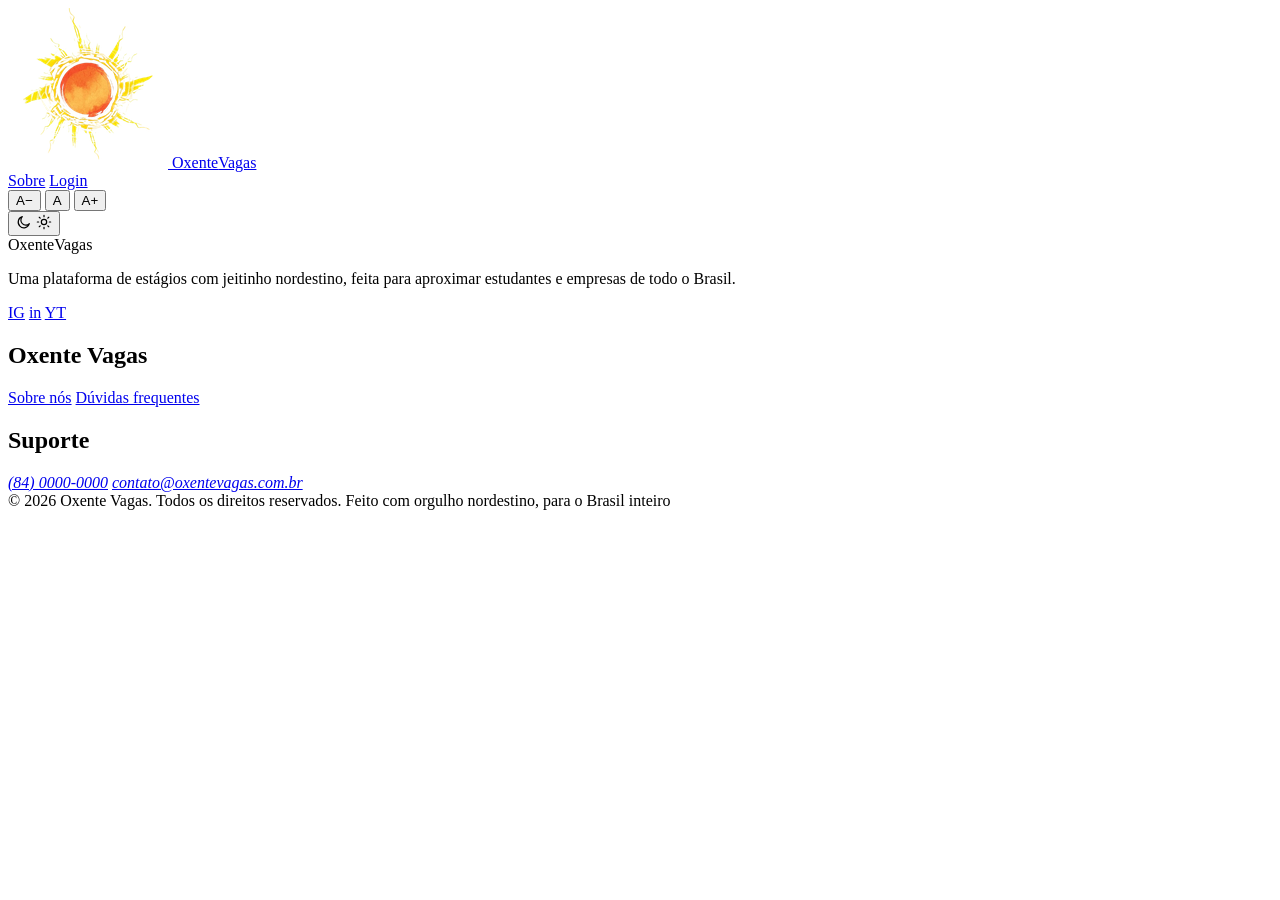
==== commit 19f12ea8: "atualizações do oxente vagas - josé gabriel esse foi o primeiro prototipo real do site, por algum mo" ====
--- a/Páginas/index.html
+++ b/Páginas/index.html
@@ -1,517 +1,689 @@
 <!DOCTYPE html>
 <html lang="pt-BR">
 <head>
-<meta charset="UTF-8">
-<meta name="viewport" content="width=device-width, initial-scale=1.0">
-<title>Oxente Vagas — Estágios que combinam com você</title>
-<meta name="description" content="Oxente Vagas conecta estudantes e empresas para vagas de estágio em todo o Nordeste.">
-<link rel="preconnect" href="https://fonts.googleapis.com">
-<link rel="preconnect" href="https://fonts.gstatic.com" crossorigin>
-<link rel="stylesheet" href="https://fonts.googleapis.com/css2?family=Baloo+2:wght@500;600;700;800&family=Work+Sans:wght@400;500;600;700&display=swap">
-
-<link rel="stylesheet" href="style.css">
+  <meta charset="UTF-8">
+  <meta name="viewport" content="width=device-width, initial-scale=1.0">
+  <title>Oxente Vagas, Estágios que combinam com você</title>
+  <meta name="description" content="Oxente Vagas conecta estudantes e empresas de todo o Brasil para vagas de estágio, com aquele jeitinho nordestino.">
+  <link rel="stylesheet" href="https://fonts.googleapis.com/css2?family=Baloo+2:wght@700;800&amp;family=Work+Sans:wght@400;600;700&amp;display=swap">
+  <link rel="stylesheet" href="style.css">
 </head>
 <body>
 
-<header class="site-header">
+<header class="site-header" id="site-header">
   <div class="container">
     <a href="#home" class="brand">
-      <svg aria-hidden="true" class="brand-mark" viewBox="0 0 48 48" fill="none">
-        <circle cx="24" cy="24" r="10" fill="#F4B942"/>
-        <g stroke="currentColor" stroke-width="3" stroke-linecap="round">
-          <line x1="24" y1="2" x2="24" y2="9"/>
-          <line x1="24" y1="39" x2="24" y2="46"/>
-          <line x1="2" y1="24" x2="9" y2="24"/>
-          <line x1="39" y1="24" x2="46" y2="24"/>
-          <line x1="8.5" y1="8.5" x2="13.5" y2="13.5"/>
-          <line x1="34.5" y1="34.5" x2="39.5" y2="39.5"/>
-          <line x1="8.5" y1="39.5" x2="13.5" y2="34.5"/>
-          <line x1="34.5" y1="13.5" x2="39.5" y2="8.5"/>
-        </g>
-      </svg>
+      <img class="brand-mark" src="[data-uri]" alt="">
       <span class="brand-word">Oxente<span>Vagas</span></span>
     </a>
-    <nav class="main-nav" id="menu-principal" aria-label="Principal">
-      <a href="#sobre">Sobre</a>
-      <a href="#vagas">Vagas</a>
-      <a href="#empresas">Empresas</a>
+
+    <nav class="header-center" aria-label="Principal">
+      <a href="#sobre" class="btn btn-sun">Sobre</a>
+      <a href="#login" class="btn btn-sun">Login</a>
     </nav>
-    <a href="#login" class="btn btn-sun" id="botao-login">Login</a>
-    <button type="button" class="menu-botao" aria-expanded="false" aria-controls="menu-principal">Menu</button>
+
+    <div class="header-utility">
+      <div class="zoom-controls" role="group" aria-label="Ajustar zoom da página">
+        <button type="button" id="zoom-out" title="Diminuir zoom" aria-label="Diminuir zoom">A−</button>
+        <button type="button" id="zoom-reset" title="Restaurar zoom padrão" aria-label="Restaurar zoom padrão">A</button>
+        <button type="button" id="zoom-in" title="Aumentar zoom" aria-label="Aumentar zoom">A+</button>
+      </div>
+      <button type="button" id="dark-mode-toggle" class="icon-toggle" title="Ativar modo escuro" aria-label="Ativar modo escuro" aria-pressed="false">
+        <svg class="icon-moon" viewBox="0 0 24 24" width="16" height="16" fill="none" stroke="currentColor" stroke-width="1.8" stroke-linecap="round" stroke-linejoin="round" aria-hidden="true">
+          <path d="M20 14.5A8.5 8.5 0 1 1 9.5 4a6.5 6.5 0 0 0 10.5 10.5Z"/>
+        </svg>
+        <svg class="icon-sun" viewBox="0 0 24 24" width="16" height="16" fill="none" stroke="currentColor" stroke-width="1.8" stroke-linecap="round" stroke-linejoin="round" aria-hidden="true">
+          <circle cx="12" cy="12" r="4"/>
+          <path d="M12 2v2M12 20v2M4 12H2M22 12h-2M4.9 4.9l1.4 1.4M17.7 17.7l1.4 1.4M4.9 19.1l1.4-1.4M17.7 6.3l1.4-1.4"/>
+        </svg>
+      </button>
+    </div>
   </div>
 </header>
 
-<main data-page="home">
-
-  <section class="hero-home">
-    <div class="container hero-home-grid">
-      <div class="hero-home-copy">
-        <h1>Encontre vagas de estágio em todo o Nordeste</h1>
-        <p class="hero-home-lead">Conectamos estudantes a empresas que têm vaga de verdade — sem enrolação, direto do Ceará à Bahia.</p>
-
-        <form class="search-card" role="search">
-          <label for="busca-vaga" class="visually-hidden">Buscar vaga</label>
-          <input id="busca-vaga" type="text" placeholder="Cargo, área ou palavra-chave">
-          <button type="submit" class="btn btn-dark">Buscar Vaga</button>
-        </form>
-
-        <div class="hero-links">
-          <a href="#vagas">Todas as vagas →</a>
-          <a href="#cadastro">Cadastrar seu currículo →</a>
-        </div>
-      </div>
-
-      <div class="hero-home-art">
-        <img src="https://images.unsplash.com/photo-1758611971587-ddc6656822d9?fm=jpg&q=70&w=800&auto=format&fit=crop" alt="Estudante estudando com laptop e fones de ouvido">
+<main>
+
+  <div class="page" data-page="home" hidden>
+    <section class="hero-home">
+      <div class="container hero-home-grid">
+        <div class="hero-home-copy">
+          <h1>Encontre vagas de estágio em todo o Brasil</h1>
+          <p class="hero-home-lead">Conectamos estudantes a empresas que têm vaga de verdade — sem enrolação, do Oiapoque ao Chuí.</p>
+        </div>
+
+        <div class="hero-home-art">
+          <div class="device-showcase">
+            <img src="[data-uri]" alt="Ilustração de notebook, monitor, tablet e celular representando acesso multiplataforma">
+          </div>
+        </div>
+      </div>
+    </section>
+
+    <section class="logos-strip">
+      <div class="container">
+        <p>Grandes empresas e startups de todo o Brasil estão no <span class="hl">Oxente Vagas</span></p>
+        <ul class="logos-row">
+          <li>Cajuína Tech</li>
+          <li>Pampa Software</li>
+          <li>Cerrado Sistemas</li>
+          <li>Amazônia Cloud</li>
+          <li>Ipê Labs</li>
+        </ul>
+      </div>
+    </section>
+
+    <hr class="cordel-divider">
+
+    <section class="paths">
+      <div class="container">
+        <header class="section-heading">
+          <h2>Um cantinho pra cada lado da história</h2>
+          <p>Estudante ou empresa, o caminho é curto até o próximo passo.</p>
+        </header>
+
+        <div class="path-grid">
+          <article class="path-card">
+            <div class="icon-wrap">
+              <svg width="26" height="26" viewBox="0 0 24 24" fill="none" aria-hidden="true">
+                <path d="M12 3 2 8l10 5 8-4.2V16h1.5V8L12 3Z" fill="currentColor"/>
+                <path d="M6 12.6V17c0 1.7 2.7 3 6 3s6-1.3 6-3v-4.4l-6 3-6-3Z" fill="currentColor"/>
+              </svg>
+            </div>
+            <h3>Sou estudante</h3>
+            <p>Monte seu perfil, envie seu currículo e candidate-se a estágios que combinam com seu curso.</p>
+            <ul>
+              <li>Vagas filtradas por área e cidade</li>
+              <li>Perfil visível para empresas parceiras</li>
+              <li>Acompanhe suas candidaturas em um só lugar</li>
+            </ul>
+            <a href="#criar-perfil" class="btn btn-outline">Criar meu perfil</a>
+          </article>
+
+          <article class="path-card for-empresa">
+            <div class="icon-wrap">
+              <svg width="26" height="26" viewBox="0 0 24 24" fill="none" aria-hidden="true">
+                <path d="M4 21V9l8-5 8 5v12h-6v-6H10v6H4Z" fill="currentColor"/>
+              </svg>
+            </div>
+            <h3>Sou empresa</h3>
+            <p>Publique vagas de estágio e encontre estudantes de universidades e institutos de todo o Brasil.</p>
+            <ul>
+              <li>Publicação de vagas em poucos minutos</li>
+              <li>Banco de currículos por área</li>
+              <li>Painel simples para gerenciar candidaturas</li>
+            </ul>
+            <a href="#cadastro" class="btn btn-outline">Cadastrar minha empresa</a>
+          </article>
+        </div>
+      </div>
+    </section>
+
+    <section class="process-band">
+      <div class="container">
+        <header class="section-heading">
+          <h2>Como funciona</h2>
+          <p>Do cadastro à primeira candidatura, em três passos.</p>
+        </header>
+
+        <ol class="process-grid">
+          <li class="process-item">
+            <span class="process-num" aria-hidden="true">1</span>
+            <h3>Cria sua conta</h3>
+            <p>Estudante ou empresa, você escolhe o tipo de perfil na hora do cadastro.</p>
+         
+        </li>
+          <li class="process-item">
+            <span class="process-num" aria-hidden="true">2</span>
+            <h3>Monta o perfil</h3>
+            <p>Currículo e área de interesse, ou dados da empresa e setor de atuação.</p>
+          </li>
+          <li class="process-item">
+            <span class="process-num" aria-hidden="true">3</span>
+            <h3>Conecta com a vaga certa</h3>
+            <p>Estudantes se candidatam, empresas avaliam e o contato acontece direto por aqui.</p>
+          </li>
+
+        </ol>
+      </div>
+    </section>
+  </div>
+
+  <div class="page" data-page="sobre" hidden>
+    <header class="tone-navy">
+      <div class="container inner-hero">
+        <h1>Sobre o Oxente Vagas</h1>
+        <p class="lead">Uma ponte simples e direta entre quem estuda e quem tem vaga de estágio, sem burocracia e sem letra miúda.</p>
+      </div>
+    </header>
+
+    <section class="about-block">
+      <div class="container about-grid">
+        <div class="about-art">
+          <img src="https://images.unsplash.com/photo-1758873269317-51888e824b28?fm=jpg&amp;q=70&amp;w=700&amp;auto=format&amp;fit=crop" alt="Equipe colaborando em escritório">
+        </div>
+        <div>
+          <h2>O que é o Oxente Vagas?</h2>
+          <p>É um sistema pensado para que estudantes de universidades e institutos técnicos encontrem estágios reais, e para que empresas, grandes ou pequenas, de qualquer estado, divulguem suas vagas para quem está começando.</p>
+          <p>O nome e o jeitinho são nordestinos, mas o Oxente Vagas é feito para o Brasil inteiro: estudante e empresa de qualquer região podem se cadastrar e usar a plataforma normalmente.</p>
+          <p>Do lado do estudante, é possível montar um perfil com currículo, área de interesse e cidade, e se candidatar às vagas com poucos cliques. Do lado da empresa, dá pra publicar oportunidades, acompanhar candidaturas e buscar talentos por curso ou habilidade.</p>
+        </div>
+      </div>
+    </section>
+
+    <section class="about-block">
+      <div class="container about-grid reverse">
+        <div>
+          <h2>Como funciona, na prática</h2>
+          <ol class="steps-list">
+            <li class="step-item">
+              <span class="step-num" aria-hidden="true">1</span>
+              <div>
+                <h3>Cria sua conta</h3>
+                <p>Estudante ou empresa — o cadastro é rápido e você escolhe o tipo de perfil.</p>
+              </div>
+            </li>
+            <li class="step-item">
+              <span class="step-num" aria-hidden="true">2</span>
+              <div>
+                <h3>Monta o perfil</h3>
+                <p>Currículo e área de interesse, ou dados da empresa e setor de atuação.</p>
+              </div>
+            </li>
+            <li class="step-item">
+              <span class="step-num" aria-hidden="true">3</span>
+              <div>
+                <h3>Conecta com a vaga certa</h3>
+                <p>Estudantes se candidatam, empresas avaliam e o contato acontece direto por aqui.</p>
+              </div>
+            </li>
+          </ol>
+        </div>
+        <div class="about-art">
+          <img src="https://images.unsplash.com/photo-1765648636199-5209ecbaf9a8?fm=jpg&amp;q=70&amp;w=700&amp;auto=format&amp;fit=crop" alt="Estudante sorrindo com planner e laptop">
+        </div>
+      </div>
+    </section>
+<!-- tive que pedir para a IA me ajudar com os codigos e extrutura -->
+    <hr class="cordel-divider">
+
+    <section class="faq-section">
+      <div class="container">
+        <header class="section-heading">
+          <h2>Dúvidas frequentes</h2>
+          <p>O que a galera mais pergunta antes de se cadastrar.</p>
+        </header>
+
+        <div class="faq-list">
+          <div class="faq-item open">
+            <h3>
+              <button type="button" class="faq-question" aria-expanded="true" aria-controls="faq-1">
+                Preciso pagar alguma coisa para usar o Oxente Vagas?
+                <span class="faq-plus" aria-hidden="true">+</span>
+              </button>
+            </h3>
+            <div class="faq-answer" id="faq-1"><p>Não. O cadastro e o uso da plataforma são gratuitos tanto para estudantes quanto para empresas.</p></div>
+          </div>
+          <div class="faq-item">
+            <h3>
+              <button type="button" class="faq-question" aria-expanded="false" aria-controls="faq-2">
+                O Oxente Vagas é só para o Nordeste?
+                <span class="faq-plus" aria-hidden="true">+</span>
+              </button>
+            </h3>
+            <div class="faq-answer" id="faq-2"><p>Não! O nome e o jeitinho vêm do Nordeste, mas a plataforma é nacional — estudantes e empresas de qualquer estado do Brasil podem se cadastrar e usar normalmente.</p></div>
+          </div>
+          <div class="faq-item">
+            <h3>
+              <button type="button" class="faq-question" aria-expanded="false" aria-controls="faq-3">
+                Posso me candidatar a mais de uma vaga ao mesmo tempo?
+                <span class="faq-plus" aria-hidden="true">+</span>
+              </button>
+            </h3>
+            <div class="faq-answer" id="faq-3"><p>Sim, não existe limite de candidaturas. Você acompanha todas elas pelo seu painel de estudante.</p></div>
+          </div>
+          <div class="faq-item">
+            <h3>
+              <button type="button" class="faq-question" aria-expanded="false" aria-controls="faq-4">
+                Como a empresa entra em contato com o estudante?
+                <span class="faq-plus" aria-hidden="true">+</span>
+              </button>
+            </h3>
+            <div class="faq-answer" id="faq-4"><p>Depois que a empresa avalia uma candidatura, ela pode chamar o estudante diretamente pelos dados de contato do perfil.</p></div>
+          </div>
+        </div>
+      </div>
+    </section>
+  </div>
+
+  <div class="page" data-page="vagas" hidden>
+    <header class="tone-navy collage-hero">
+      <div class="container collage-grid">
+        <div class="collage-side">
+          <div class="collage-photo tall"><img src="https://images.unsplash.com/photo-1765648636199-5209ecbaf9a8?fm=jpg&amp;q=70&amp;w=300&amp;auto=format&amp;fit=crop" alt="Estudante com laptop"></div>
+          <div class="collage-photo small"><img src="https://images.unsplash.com/photo-1758611972308-ba5004bee3e4?fm=jpg&amp;q=70&amp;w=300&amp;auto=format&amp;fit=crop" alt="Jovem com fones de ouvido no escritório"></div>
+        </div>
+
+        <div class="collage-center">
+          <h1>Vagas</h1>
+          <p class="lead">A sua oportunidade pode estar a um "oxente" de distância.</p>
+          <form class="search-card" role="search">
+            <label for="busca-vagas" class="visually-hidden">Buscar vaga</label>
+            <input id="busca-vagas" type="text" placeholder="Cargo, empresa ou cidade">
+            <button type="submit" class="btn btn-primary">Buscar</button>
+          </form>
+        </div>
+
+        <div class="collage-side right">
+          <div class="collage-photo small"><img src="https://images.unsplash.com/photo-1758873269317-51888e824b28?fm=jpg&amp;q=70&amp;w=300&amp;auto=format&amp;fit=crop" alt="Equipe conversando no escritório"></div>
+          <div class="collage-photo tall"><img src="https://images.unsplash.com/photo-1758611971587-ddc6656822d9?fm=jpg&amp;q=70&amp;w=300&amp;auto=format&amp;fit=crop" alt="Jovem estudando com laptop"></div>
+        </div>
+      </div>
+    </header>
+
+    <section class="listing-section">
+      <div class="container">
+        <h2 class="visually-hidden">Vagas de estágio</h2>
+        <div class="listing-toolbar">
+          <p class="result-count">6 vagas encontradas</p>
+        </div>
+
+        <div class="vaga-grid">
+          <article class="vaga-card">
+            <div class="vaga-main">
+              <div class="vaga-logo" aria-hidden="true">CT</div>
+              <div>
+                <h3>Estágio em Desenvolvimento Front-end</h3>
+                <p>Cajuína Tech · Fortaleza, CE · Remoto</p>
+                <ul class="vaga-tags">
+                  <li class="tag">Tecnologia</li>
+                  <li class="tag tag-sun">20h semanais</li>
+                </ul>
+              </div>
+            </div>
+            <div class="vaga-meta">
+              <p class="prazo">Inscrições até <time datetime="09-20">20/09</time></p>
+              <a href="#login" class="btn btn-outline btn-sm">Candidatar-se</a>
+            </div>
+          </article>
+<!-- quanta div meu Deus -->
+          <article class="vaga-card">
+            <div class="vaga-main">
+              <div class="vaga-logo" aria-hidden="true">PS</div>
+              <div>
+                <h3>Estágio em Desenvolvimento Back-end</h3>
+                <p>Pampa Software · Porto Alegre, RS · Remoto</p>
+                <ul class="vaga-tags">
+                  <li class="tag">Tecnologia</li>
+                  <li class="tag tag-sun">20h semanais</li>
+                </ul>
+              </div>
+            </div>
+            <div class="vaga-meta">
+              <p class="prazo">Inscrições até <time datetime="09-25">25/09</time></p>
+              <a href="#login" class="btn btn-outline btn-sm">Candidatar-se</a>
+            </div>
+          </article>
+
+          <article class="vaga-card">
+            <div class="vaga-main">
+              <div class="vaga-logo" aria-hidden="true">AS</div>
+              <div>
+                <h3>Estagio em Suporte de TI</h3>
+                <p>Aroeira Sistemas · Recife, PE · Híbrido</p>
+                <ul class="vaga-tags">
+                  <li class="tag">Tecnologia</li>
+                  <li class="tag tag-sun">25h semanais</li>
+                </ul>
+              </div>
+            </div>
+            <div class="vaga-meta">
+              <p class="prazo">Inscrições até <time datetime="09-30">30/09</time></p>
+              <a href="#login" class="btn btn-outline btn-sm">Candidatar-se</a>
+            </div>
+          </article>
+
+          <article class="vaga-card">
+            <div class="vaga-main">
+              <div class="vaga-logo" aria-hidden="true">CS</div>
+              <div>
+                <h3>Estágio em Marketing Digital</h3>
+                <p>Cerrado Sistemas · Brasília, DF · Presencial</p>
+                <ul class="vaga-tags">
+                  <li class="tag">Marketing</li>
+                  <li class="tag tag-sun">30h semanais</li>
+                </ul>
+              </div>
+            </div>
+            <div class="vaga-meta">
+              <p class="prazo">Inscrições até <time datetime="10-05">05/10</time></p>
+              <a href="#login" class="btn btn-outline btn-sm">Candidatar-se</a>
+            </div>
+          </article>
+
+          <article class="vaga-card">
+            <div class="vaga-main">
+              <div class="vaga-logo" aria-hidden="true">AC</div>
+              <div>
+                <h3>Estágio em Ciência de Dados</h3>
+                <p>Amazônia Cloud · Manaus, AM · Remoto</p>
+                <ul class="vaga-tags">
+                  <li class="tag">Tecnologia</li>
+                  <li class="tag tag-sun">20h semanais</li>
+                </ul>
+              </div>
+            </div>
+            <div class="vaga-meta">
+              <p class="prazo">Inscrições até <time datetime="10-08">08/10</time></p>
+              <a href="#login" class="btn btn-outline btn-sm">Candidatar-se</a>
+            </div>
+          </article>
+
+          <article class="vaga-card">
+            <div class="vaga-main">
+              <div class="vaga-logo" aria-hidden="true">IL</div>
+              <div>
+                <h3>Estágio em Design de Produto</h3>
+                <p>Ipê Labs · São Paulo, SP · Presencial</p>
+                <ul class="vaga-tags">
+                  <li class="tag">Design</li>
+                  <li class="tag tag-sun">30h semanais</li>
+                </ul>
+              </div>
+            </div>
+            <div class="vaga-meta">
+              <p class="prazo">Inscrições até <time datetime="10-12">12/10</time></p>
+              <a href="#login" class="btn btn-outline btn-sm">Candidatar-se</a>
+            </div>
+          </article>
+        </div>
+      </div>
+    </section>
+
+    <section class="cta-band">
+      <div class="container">
+        <h2>Não achou a vaga ideal ainda?</h2>
+        <p>Cadastre seu currículo e deixe as empresas te encontrarem quando surgir a vaga certa.</p>
+        <div class="cta-actions">
+          <a href="#cadastro" class="btn btn-sun">Cadastrar currículo</a>
+        </div>
+      </div>
+    </section>
+  </div>
+
+  <div class="page" data-page="empresas" hidden>
+    <header class="tone-cactus collage-hero">
+      <div class="container collage-grid">
+        <div class="collage-side">
+          <div class="collage-photo tall"><img src="https://images.unsplash.com/photo-1758611972308-ba5004bee3e4?fm=jpg&amp;q=70&amp;w=300&amp;auto=format&amp;fit=crop" alt="Colaborador de empresa parceira"></div>
+          <div class="collage-photo small"><img src="https://images.unsplash.com/photo-1765648636199-5209ecbaf9a8?fm=jpg&amp;q=70&amp;w=300&amp;auto=format&amp;fit=crop" alt="Estudante com laptop"></div>
+        </div>
+
+        <div class="collage-center align-left">
+          <h1>Encontre a <span class="hl-underline">empresa certa</span> pra sua carreira</h1>
+          <p class="lead">Veja todas as empresas que já cadastraram vagas no Oxente Vagas.</p>
+          <form class="search-card" role="search">
+            <label for="busca-empresa" class="visually-hidden">Buscar empresa</label>
+            <input id="busca-empresa" type="text" placeholder="Nome da empresa ou setor">
+            <button type="submit" class="btn btn-primary">Buscar</button>
+          </form>
+        </div>
+
+        <div class="collage-side right">
+          <div class="collage-photo small"><img src="https://images.unsplash.com/photo-1758873269317-51888e824b28?fm=jpg&amp;q=70&amp;w=300&amp;auto=format&amp;fit=crop" alt="Equipe de empresa parceira"></div>
+          <div class="collage-photo tall"><img src="https://images.unsplash.com/photo-1758611971587-ddc6656822d9?fm=jpg&amp;q=70&amp;w=300&amp;auto=format&amp;fit=crop" alt="Jovem em ambiente de trabalho"></div>
+        </div>
+      </div>
+    </header>
+
+    <section class="listing-section">
+      <div class="container">
+        <h2 class="visually-hidden">Empresas parceiras</h2>
+        <div class="listing-toolbar">
+          <p class="result-count">6 empresas parceiras</p>
+        </div>
+
+        <div class="empresa-grid">
+          <article class="empresa-card">
+            <div class="vaga-logo" aria-hidden="true">CT</div>
+            <h3>Cajuína Tech</h3>
+            <p class="setor">Tecnologia · Fortaleza, CE</p>
+            <p class="vagas-abertas">1 vaga aberta</p>
+          </article>
+          <article class="empresa-card">
+            <div class="vaga-logo" aria-hidden="true">PS</div>
+            <h3>Pampa Software</h3>
+            <p class="setor">Tecnologia · Porto Alegre, RS</p>
+            <p class="vagas-abertas">1 vaga aberta</p>
+          </article>
+          <article class="empresa-card">
+            <div class="vaga-logo" aria-hidden="true">AS</div>
+            <h3>Aroeira Sistemas</h3>
+            <p class="setor">Tecnologia · Recife, PE</p>
+            <p class="vagas-abertas">1 vaga aberta</p>
+          </article>
+          <article class="empresa-card">
+            <div class="vaga-logo" aria-hidden="true">CS</div>
+            <h3>Cerrado Sistemas</h3>
+            <p class="setor">Marketing · Brasília, DF</p>
+            <p class="vagas-abertas">1 vaga aberta</p>
+          </article>
+          <article class="empresa-card">
+            <div class="vaga-logo" aria-hidden="true">AC</div>
+            <h3>Amazônia Cloud</h3>
+            <p class="setor">Tecnologia · Manaus, AM</p>
+            <p class="vagas-abertas">1 vaga aberta</p>
+          </article>
+          <article class="empresa-card">
+            <div class="vaga-logo" aria-hidden="true">IL</div>
+            <h3>Ipê Labs</h3>
+            <p class="setor">Design · São Paulo, SP</p>
+            <p class="vagas-abertas">1 vaga aberta</p>
+          </article>
+        </div>
+      </div>
+    </section>
+<!--  aqui a IA salvou, tinha esquecido dos codigo label, placeholder e etc... -->
+    <section class="cta-band">
+      <div class="container">
+        <h2>Sua empresa também pode estar aqui</h2>
+        <p>Cadastre sua empresa e publique a primeira vaga em poucos minutos.</p>
+        <div class="cta-actions">
+          <a href="#cadastro" class="btn btn-sun">Cadastrar minha empresa</a>
+        </div>
+      </div>
+    </section>
+  </div>
+
+  <div class="page" data-page="login" hidden>
+    <div class="auth-shell tone-terracotta">
+      <div class="auth-wrap">
+        <div class="auth-card">
+          <h1>Login</h1>
+          <p class="auth-sub">Acesse sua conta pra ver vagas ou candidaturas.</p>
+
+          <form>
+            <div class="field">
+              <label for="login-user">Login</label>
+              <input id="login-user" type="text" placeholder="E-mail ou usuário" autocomplete="username">
+            </div>
+            <div class="field">
+              <label for="login-senha">Senha</label>
+              <input id="login-senha" type="password" placeholder="••••••••" autocomplete="current-password">
+            </div>
+            <div class="auth-links-row"><a href="#">Esqueci login ou senha</a></div>
+            <button type="submit" class="btn btn-sun btn-block">Entrar</button>
+          </form>
+
+          <div class="auth-divider">ou</div>
+          <button type="button" class="btn btn-sky btn-block">Acessar com conta institucional</button>
+
+          <p class="auth-footer-note">Não tem conta?<a href="#cadastro">Cadastre-se</a></p>
+        </div>
       </div>
     </div>
-  </section>
-
-  <section class="logos-strip">
-    <div class="container">
-      <p>Grandes empresas e startups do Nordeste estão no <span class="hl">Oxente Vagas</span></p>
-      <div class="logos-row">
-        <span>Cajuína Tech</span>
-        <span>Sertão Digital</span>
-        <span>Aroeira Sistemas</span>
-        <span>Bodocongó Labs</span>
-        <span>Mandacaru Cloud</span>
+  </div>
+
+  <div class="page" data-page="cadastro" hidden>
+    <div class="auth-shell tone-terracotta">
+      <div class="auth-wrap">
+        <div class="auth-card">
+          <h1>Criar conta</h1>
+          <p class="auth-sub">Escolha o tipo de perfil pra começar.</p>
+
+          <div class="role-toggle" role="group" aria-label="Tipo de perfil">
+            <button type="button" data-role="estudante" aria-pressed="true">Sou estudante</button>
+            <button type="button" data-role="empresa" aria-pressed="false">Sou empresa</button>
+          </div>
+
+          <form>
+            <div class="role-panel" data-role="estudante">
+              <div class="field">
+                <label for="est-nome">Nome completo</label>
+                <input id="est-nome" type="text" placeholder="Seu nome">
+              </div>
+              <div class="field">
+                <label for="est-email">E-mail</label>
+                <input id="est-email" type="email" placeholder="voce@email.com">
+              </div>
+              <div class="field">
+                <label for="est-curso">Curso e instituição</label>
+                <input id="est-curso" type="text" placeholder="Ex.: Ciência da Computação — UFCG">
+              </div>
+              <div class="field">
+                <label for="est-cidade">Cidade</label>
+                <input id="est-cidade" type="text" placeholder="Sua cidade">
+              </div>
+              <div class="field">
+                <label for="est-senha">Senha</label>
+                <input id="est-senha" type="password" placeholder="Crie uma senha">
+              </div>
+            </div>
+
+            <div class="role-panel" data-role="empresa" hidden>
+              <div class="field">
+                <label for="emp-nome">Nome da empresa</label>
+                <input id="emp-nome" type="text" placeholder="Razão social ou nome fantasia">
+              </div>
+              <div class="field">
+                <label for="emp-email">E-mail corporativo</label>
+                <input id="emp-email" type="email" placeholder="contato@empresa.com">
+              </div>
+              <div class="field">
+                <label for="emp-setor">Setor de atuação</label>
+                <input id="emp-setor" type="text" placeholder="Ex.: Tecnologia, Indústria, Varejo">
+              </div>
+              <div class="field">
+                <label for="emp-cidade">Cidade</label>
+                <input id="emp-cidade" type="text" placeholder="Cidade sede da empresa">
+              </div>
+              <div class="field">
+                <label for="emp-senha">Senha</label>
+                <input id="emp-senha" type="password" placeholder="Crie uma senha">
+              </div>
+            </div>
+
+            <button type="submit" class="btn btn-sun btn-block">Criar conta</button>
+          </form>
+
+          <p class="auth-footer-note">Já tem conta?<a href="#login">Entrar</a></p>
+        </div>
       </div>
     </div>
-  </section>
-
-  <hr class="cordel-divider">
-
-  <section class="paths">
-    <div class="container">
-      <header class="section-heading">
-        <h2>Um cantinho pra cada lado da história</h2>
-        <p>Estudante ou empresa, o caminho é curto até o próximo passo.</p>
-      </header>
-      <div class="path-grid">
-        <article class="path-card">
-          <div class="icon-wrap">
-            <svg aria-hidden="true" width="26" height="26" viewBox="0 0 24 24" fill="none"><path d="M12 3 2 8l10 5 8-4.2V16h1.5V8L12 3Z" fill="#E8752C"/><path d="M6 12.6V17c0 1.7 2.7 3 6 3s6-1.3 6-3v-4.4l-6 3-6-3Z" fill="#E8752C"/></svg>
-          </div>
-          <h3>Sou estudante</h3>
-          <p>Monte seu perfil, envie seu currículo e candidate-se a estágios que combinam com seu curso.</p>
-          <ul>
-            <li>Vagas filtradas por área e cidade</li>
-            <li>Perfil visível para empresas parceiras</li>
-            <li>Acompanhe suas candidaturas em um só lugar</li>
-          </ul>
-          <a href="#cadastro" class="btn btn-outline">Criar meu perfil</a>
-        </article>
-
-        <article class="path-card for-empresa">
-          <div class="icon-wrap">
-            <svg aria-hidden="true" width="26" height="26" viewBox="0 0 24 24" fill="none"><path d="M4 21V9l8-5 8 5v12h-6v-6H10v6H4Z" fill="#4C7A5E"/></svg>
-          </div>
-          <h3>Sou empresa</h3>
-          <p>Publique vagas de estágio e encontre estudantes de universidades e institutos de todo o Nordeste.</p>
-          <ul>
-            <li>Publicação de vagas em poucos minutos</li>
-            <li>Banco de currículos por área</li>
-            <li>Painel simples para gerenciar candidaturas</li>
-          </ul>
-          <a href="#cadastro" class="btn btn-outline">Cadastrar minha empresa</a>
-        </article>
+  </div>
+
+  <div class="page" data-page="criar-perfil" hidden>
+    <div class="auth-shell tone-terracotta">
+      <div class="auth-wrap">
+        <div class="auth-card">
+          <h1>Crie seu perfil</h1>
+          <p class="auth-sub">Falta pouco. Preencha os dados abaixo pra continuar.</p>
+
+          <form>
+            <div class="avatar-field">
+              <button type="button" class="avatar-upload" id="avatar-upload" aria-label="Adicionar foto de perfil">
+                <span class="avatar-placeholder">
+                  <svg width="26" height="26" viewBox="0 0 24 24" fill="none" stroke="currentColor" stroke-width="1.6" stroke-linecap="round" stroke-linejoin="round" aria-hidden="true">
+                    <path d="M23 19a2 2 0 0 1-2 2H3a2 2 0 0 1-2-2V8a2 2 0 0 1 2-2h4l2-3h6l2 3h4a2 2 0 0 1 2 2Z"/>
+                    <circle cx="12" cy="13" r="4"/>
+                  </svg>
+                  <span>Foto de perfil</span>
+                </span>
+                <span class="avatar-badge" aria-hidden="true">
+                  <svg width="14" height="14" viewBox="0 0 24 24" fill="none" stroke="currentColor" stroke-width="2.4" stroke-linecap="round" stroke-linejoin="round">
+                    <path d="M12 5v14M5 12h14"/>
+                  </svg>
+                </span>
+              </button>
+              <input type="file" id="avatar-input" accept="image/*" class="visually-hidden">
+              <span class="avatar-hint" id="avatar-hint">Obrigatório — clique no círculo pra escolher uma imagem</span>
+            </div>
+
+            <div class="field">
+              <label for="perfil-usuario">Nome de usuário</label>
+              <input id="perfil-usuario" type="text" placeholder="Como quer ser chamado" autocomplete="username">
+            </div>
+
+            <div class="field">
+              <label for="perfil-senha">Senha</label>
+              <input id="perfil-senha" type="password" placeholder="Crie uma senha (mín. 6 caracteres)" autocomplete="new-password">
+            </div>
+
+            <div class="field" id="idade-field">
+              <label for="perfil-idade">Idade</label>
+              <input id="perfil-idade" type="number" placeholder="Sua idade" min="17" max="120" inputmode="numeric">
+              <span class="field-error">Você precisa ter pelo menos 17 anos pra se cadastrar.</span>
+            </div>
+
+            <div class="next-btn-wrap" id="next-btn-wrap">
+              <button type="submit" class="btn btn-sun btn-block" id="next-btn" disabled>Próximo</button>
+            </div>
+          </form>
+
+          <p class="auth-footer-note">Já tem conta?<a href="#login">Entrar</a></p>
+        </div>
       </div>
     </div>
-  </section>
-
-  <section class="cta-band">
-    <div class="container">
-      <h2>Bora achar essa vaga?</h2>
-      <p>Leva menos de cinco minutos pra montar seu perfil e começar a se candidatar.</p>
-      <div class="cta-actions">
-        <a href="#cadastro" class="btn btn-sun">Criar conta grátis</a>
-        <a href="#vagas" class="btn btn-outline-light">Explorar vagas</a>
-      </div>
-    </div>
-  </section>
+  </div>
+
 </main>
 
-<main data-page="sobre" hidden>
-  <header class="tone-navy">
-    <div class="container inner-hero">
-      <h1>Sobre o Oxente Vagas</h1>
-      <p class="lead">Uma ponte simples e direta entre quem estuda e quem tem vaga de estágio — sem burocracia e sem letra miúda.</p>
-    </div>
-  </header>
-
-  <section class="about-block">
-    <div class="container about-grid">
-      <div class="about-art">
-        <img src="https://images.unsplash.com/photo-1758873269317-51888e824b28?fm=jpg&q=70&w=700&auto=format&fit=crop" alt="Equipe colaborando em escritório">
-      </div>
-      <div>
-        <h2>O que é o Oxente Vagas?</h2>
-        <p>É um sistema pensado para que estudantes de universidades e institutos técnicos do Nordeste encontrem estágios reais, e para que empresas da região — grandes ou pequenas — divulguem suas vagas para quem está começando.</p>
-        <p>Do lado do estudante, é possível montar um perfil com currículo, área de interesse e cidade, e se candidatar às vagas com poucos cliques. Do lado da empresa, dá pra publicar oportunidades, acompanhar candidaturas e buscar talentos por curso ou habilidade.</p>
-      </div>
-    </div>
-  </section>
-
-  <section class="about-block">
-    <div class="container about-grid reverse">
-      <div>
-        <h2>Como funciona, na prática</h2>
-        <ol class="steps-list">
-          <li class="step-item">
-            <span class="step-num">1</span>
-            <div><h3>Cria sua conta</h3><p>Estudante ou empresa — o cadastro é rápido e você escolhe o tipo de perfil.</p></div>
-          </li>
-          <li class="step-item">
-            <span class="step-num">2</span>
-            <div><h3>Monta o perfil</h3><p>Currículo e área de interesse, ou dados da empresa e setor de atuação.</p></div>
-          </li>
-          <li class="step-item">
-            <span class="step-num">3</span>
-            <div><h3>Conecta com a vaga certa</h3><p>Estudantes se candidatam, empresas avaliam e o contato acontece direto por aqui.</p></div>
-          </li>
-        </ol>
-      </div>
-      <div class="about-art">
-        <img src="https://images.unsplash.com/photo-1765648636199-5209ecbaf9a8?fm=jpg&q=70&w=700&auto=format&fit=crop" alt="Estudante sorrindo com planner e laptop">
-      </div>
-    </div>
-  </section>
-
-  <hr class="cordel-divider">
-
-  <section class="faq-section">
-    <div class="container">
-      <header class="section-heading">
-        <h2>Dúvidas frequentes</h2>
-        <p>O que a galera mais pergunta antes de se cadastrar.</p>
-      </header>
-      <div class="faq-list">
-        <details class="faq-item" name="faq" open>
-          <summary>Preciso pagar alguma coisa para usar o Oxente Vagas?</summary>
-          <p>Não. O cadastro e o uso da plataforma são gratuitos tanto para estudantes quanto para empresas.</p>
-        </details>
-        <details class="faq-item" name="faq">
-          <summary>Empresas de fora do Nordeste podem se cadastrar?</summary>
-          <p>Podem, desde que ofereçam vagas de estágio para estudantes da região, presenciais ou remotas.</p>
-        </details>
-        <details class="faq-item" name="faq">
-          <summary>Posso me candidatar a mais de uma vaga ao mesmo tempo?</summary>
-          <p>Sim, não existe limite de candidaturas. Você acompanha todas elas pelo seu painel de estudante.</p>
-        </details>
-        <details class="faq-item" name="faq">
-          <summary>Como a empresa entra em contato com o estudante?</summary>
-          <p>Depois que a empresa avalia uma candidatura, ela pode chamar o estudante diretamente pelos dados de contato do perfil.</p>
-        </details>
-      </div>
-    </div>
-  </section>
-</main>
-
-<main data-page="vagas" hidden>
-  <header class="tone-navy collage-hero">
-    <div class="container collage-grid">
-      <div class="collage-side">
-        <div class="collage-photo tall"><img src="https://images.unsplash.com/photo-1765648636199-5209ecbaf9a8?fm=jpg&q=70&w=300&auto=format&fit=crop" alt="Estudante com laptop"></div>
-        <div class="collage-photo small"><img src="https://images.unsplash.com/photo-1758611972308-ba5004bee3e4?fm=jpg&q=70&w=300&auto=format&fit=crop" alt="Jovem com fones de ouvido no escritório"></div>
-      </div>
-
-      <div class="collage-center">
-        <h1>Vagas</h1>
-        <p class="lead">A sua oportunidade pode estar a um "oxente" de distância.</p>
-        <form class="search-card" role="search">
-          <label for="busca-vagas" class="visually-hidden">Buscar vaga</label>
-          <input id="busca-vagas" type="text" placeholder="Cargo, empresa ou cidade">
-          <button type="submit" class="btn btn-primary">Buscar</button>
-        </form>
-      </div>
-
-      <div class="collage-side right">
-        <div class="collage-photo small"><img src="https://images.unsplash.com/photo-1758873269317-51888e824b28?fm=jpg&q=70&w=300&auto=format&fit=crop" alt="Equipe conversando no escritório"></div>
-        <div class="collage-photo tall"><img src="https://images.unsplash.com/photo-1758611971587-ddc6656822d9?fm=jpg&q=70&w=300&auto=format&fit=crop" alt="Jovem estudando com laptop"></div>
-      </div>
-    </div>
-  </header>
-
-  <section class="listing-section">
-    <div class="container">
-      <div class="listing-toolbar">
-        <p class="result-count" id="contador-vagas" aria-live="polite">6 vagas encontradas</p>
-        <div class="listing-filtros">
-          <select class="filter-select" id="filtro-area" aria-label="Filtrar por área">
-            <option value="">Todas as áreas</option>
-            <option>Tecnologia</option>
-            <option>Marketing</option>
-            <option>Design</option>
-            <option>Administração</option>
-          </select>
-          <select class="filter-select" id="ordem-vagas" aria-label="Ordenar vagas">
-            <option value="recentes">Mais recentes</option>
-            <option value="prazo">Prazo mais próximo</option>
-            <option value="area">Área de atuação</option>
-          </select>
-        </div>
-      </div>
-
-      <p class="estado-vazio" id="vazio-vagas" hidden>Nenhuma vaga encontrada. Tente outra palavra ou mude o filtro de área.</p>
-      <div class="vaga-grid" id="lista-vagas">
-        <article class="vaga-card">
-          <div class="vaga-main">
-            <div class="vaga-logo">CT</div>
-            <div>
-              <h3>Estágio em Desenvolvimento Front-end</h3>
-              <p>Cajuína Tech · Fortaleza, CE · Remoto</p>
-              <div class="vaga-tags"><span class="tag">Tecnologia</span><span class="tag tag-sun">20h semanais</span></div>
-            </div>
-          </div>
-          <div class="vaga-meta">
-            <p class="prazo">Inscrições até <time datetime="2026-10-20">20/10</time></p>
-            <a href="#login" class="btn btn-outline btn-sm">Candidatar-se</a>
-          </div>
-        </article>
-
-        <article class="vaga-card">
-          <div class="vaga-main">
-            <div class="vaga-logo">SD</div>
-            <div>
-              <h3>Estágio em Marketing Digital</h3>
-              <p>Sertão Digital · Campina Grande, PB · Presencial</p>
-              <div class="vaga-tags"><span class="tag">Marketing</span><span class="tag tag-sun">30h semanais</span></div>
-            </div>
-          </div>
-          <div class="vaga-meta">
-            <p class="prazo">Inscrições até <time datetime="2026-10-25">25/10</time></p>
-            <a href="#login" class="btn btn-outline btn-sm">Candidatar-se</a>
-          </div>
-        </article>
-
-        <article class="vaga-card">
-          <div class="vaga-main">
-            <div class="vaga-logo">AS</div>
-            <div>
-              <h3>Estágio em Suporte de TI</h3>
-              <p>Aroeira Sistemas · Recife, PE · Híbrido</p>
-              <div class="vaga-tags"><span class="tag">Tecnologia</span><span class="tag tag-sun">25h semanais</span></div>
-            </div>
-          </div>
-          <div class="vaga-meta">
-            <p class="prazo">Inscrições até <time datetime="2026-10-30">30/10</time></p>
-            <a href="#login" class="btn btn-outline btn-sm">Candidatar-se</a>
-          </div>
-        </article>
-
-        <article class="vaga-card">
-          <div class="vaga-main">
-            <div class="vaga-logo">MC</div>
-            <div>
-              <h3>Estágio em Ciência de Dados</h3>
-              <p>Mandacaru Cloud · Natal, RN · Remoto</p>
-              <div class="vaga-tags"><span class="tag">Tecnologia</span><span class="tag tag-sun">20h semanais</span></div>
-            </div>
-          </div>
-          <div class="vaga-meta">
-            <p class="prazo">Inscrições até <time datetime="2026-11-05">05/11</time></p>
-            <a href="#login" class="btn btn-outline btn-sm">Candidatar-se</a>
-          </div>
-        </article>
-
-        <article class="vaga-card">
-          <div class="vaga-main">
-            <div class="vaga-logo">BL</div>
-            <div>
-              <h3>Estágio em Design de Produto</h3>
-              <p>Bodocongó Labs · João Pessoa, PB · Presencial</p>
-              <div class="vaga-tags"><span class="tag">Design</span><span class="tag tag-sun">30h semanais</span></div>
-            </div>
-          </div>
-          <div class="vaga-meta">
-            <p class="prazo">Inscrições até <time datetime="2026-11-08">08/11</time></p>
-            <a href="#login" class="btn btn-outline btn-sm">Candidatar-se</a>
-          </div>
-        </article>
-
-        <article class="vaga-card">
-          <div class="vaga-main">
-            <div class="vaga-logo">CT</div>
-            <div>
-              <h3>Estágio em Administração</h3>
-              <p>Cajuína Tech · Fortaleza, CE · Presencial</p>
-              <div class="vaga-tags"><span class="tag">Administração</span><span class="tag tag-sun">30h semanais</span></div>
-            </div>
-          </div>
-          <div class="vaga-meta">
-            <p class="prazo">Inscrições até <time datetime="2026-11-12">12/11</time></p>
-            <a href="#login" class="btn btn-outline btn-sm">Candidatar-se</a>
-          </div>
-        </article>
-      </div>
-    </div>
-  </section>
-
-  <section class="cta-band">
-    <div class="container">
-      <h2>Não achou a vaga ideal ainda?</h2>
-      <p>Cadastre seu currículo e deixe as empresas te encontrarem quando surgir a vaga certa.</p>
-      <div class="cta-actions">
-        <a href="#cadastro" class="btn btn-sun">Cadastrar currículo</a>
-      </div>
-    </div>
-  </section>
-</main>
-
-<main data-page="empresas" hidden>
-  <header class="tone-cactus collage-hero">
-    <div class="container collage-grid">
-      <div class="collage-side">
-        <div class="collage-photo tall"><img src="https://images.unsplash.com/photo-1758611972308-ba5004bee3e4?fm=jpg&q=70&w=300&auto=format&fit=crop" alt="Colaborador de empresa parceira"></div>
-        <div class="collage-photo small"><img src="https://images.unsplash.com/photo-1765648636199-5209ecbaf9a8?fm=jpg&q=70&w=300&auto=format&fit=crop" alt="Estudante com laptop"></div>
-      </div>
-
-      <div class="collage-center align-left">
-        <h1>Encontre a <span class="hl-underline">empresa certa</span> pra sua carreira</h1>
-        <p class="lead">Veja todas as empresas que já cadastraram vagas no Oxente Vagas.</p>
-        <form class="search-card" role="search">
-          <label for="busca-empresa" class="visually-hidden">Buscar empresa</label>
-          <input id="busca-empresa" type="text" placeholder="Nome da empresa ou setor">
-          <button type="submit" class="btn btn-primary">Buscar</button>
-        </form>
-      </div>
-
-      <div class="collage-side right">
-        <div class="collage-photo small"><img src="https://images.unsplash.com/photo-1758873269317-51888e824b28?fm=jpg&q=70&w=300&auto=format&fit=crop" alt="Equipe de empresa parceira"></div>
-        <div class="collage-photo tall"><img src="https://images.unsplash.com/photo-1758611971587-ddc6656822d9?fm=jpg&q=70&w=300&auto=format&fit=crop" alt="Jovem em ambiente de trabalho"></div>
-      </div>
-    </div>
-  </header>
-
-  <section class="listing-section">
-    <div class="container">
-      <div class="listing-toolbar">
-        <p class="result-count" id="contador-empresas" aria-live="polite">6 empresas encontradas</p>
-        <select class="filter-select" id="ordem-empresas" aria-label="Ordenar empresas">
-          <option value="vagas">Mais vagas abertas</option>
-          <option value="nome">Ordem alfabética</option>
-          <option value="setor">Setor</option>
-        </select>
-      </div>
-
-      <p class="estado-vazio" id="vazio-empresas" hidden>Nenhuma empresa encontrada. Tente outro nome ou setor.</p>
-      <div class="empresa-grid" id="lista-empresas">
-        <article class="empresa-card"><div class="vaga-logo">CT</div><h3>Cajuína Tech</h3><p class="setor">Tecnologia · Fortaleza, CE</p><p class="vagas-abertas">2 vagas abertas</p></article>
-        <article class="empresa-card"><div class="vaga-logo">SD</div><h3>Sertão Digital</h3><p class="setor">Marketing · Campina Grande, PB</p><p class="vagas-abertas">1 vaga aberta</p></article>
-        <article class="empresa-card"><div class="vaga-logo">AS</div><h3>Aroeira Sistemas</h3><p class="setor">Tecnologia · Recife, PE</p><p class="vagas-abertas">1 vaga aberta</p></article>
-        <article class="empresa-card"><div class="vaga-logo">MC</div><h3>Mandacaru Cloud</h3><p class="setor">Tecnologia · Natal, RN</p><p class="vagas-abertas">1 vaga aberta</p></article>
-        <article class="empresa-card"><div class="vaga-logo">BL</div><h3>Bodocongó Labs</h3><p class="setor">Design · João Pessoa, PB</p><p class="vagas-abertas">1 vaga aberta</p></article>
-        <article class="empresa-card"><div class="vaga-logo">FM</div><h3>Forró Motors</h3><p class="setor">Indústria · Caruaru, PE</p><p class="vagas-abertas">Nenhuma vaga aberta</p></article>
-      </div>
-    </div>
-  </section>
-
-  <section class="cta-band">
-    <div class="container">
-      <h2>Sua empresa também pode estar aqui</h2>
-      <p>Cadastre sua empresa e publique a primeira vaga em poucos minutos.</p>
-      <div class="cta-actions">
-        <a href="#cadastro" class="btn btn-sun">Cadastrar minha empresa</a>
-      </div>
-    </div>
-  </section>
-</main>
-
-<main data-page="login" hidden>
-  <div class="auth-shell tone-terracotta">
-    <div class="auth-wrap">
-      <div class="auth-card">
-        <h1>Login</h1>
-        <p class="auth-sub">Acesse sua conta pra ver vagas ou candidaturas.</p>
-
-        <form id="form-login">
-          <div class="field">
-            <label for="login-email">E-mail</label>
-            <input id="login-email" name="email" type="email" placeholder="voce@email.com" autocomplete="username" required>
-          </div>
-          <div class="field">
-            <label for="login-senha">Senha</label>
-            <input id="login-senha" name="senha" type="password" placeholder="••••••••" autocomplete="current-password" required>
-          </div>
-          <p class="mensagem" id="msg-login" role="alert"></p>
-          <button type="submit" class="btn btn-sun btn-block">Entrar</button>
-        </form>
-
-        <p class="auth-footer-note">Não tem conta?<a href="#cadastro">Cadastre-se</a></p>
-      </div>
-    </div>
-  </div>
-</main>
-
-<main data-page="cadastro" hidden>
-  <div class="auth-shell tone-terracotta">
-    <div class="auth-wrap">
-      <div class="auth-card">
-        <h1>Criar conta</h1>
-        <p class="auth-sub">Escolha o tipo de perfil pra começar.</p>
-
-        <div class="role-toggle">
-          <button type="button" aria-pressed="true" data-role="estudante">Sou estudante</button>
-          <button type="button" aria-pressed="false" data-role="empresa">Sou empresa</button>
-        </div>
-
-        <form id="form-cadastro">
-          <fieldset class="role-panel" data-role="estudante">
-            <legend class="visually-hidden">Dados do estudante</legend>
-            <div class="field"><label for="est-nome">Nome completo</label><input id="est-nome" name="nome" type="text" placeholder="Seu nome" autocomplete="name" required></div>
-            <div class="field"><label for="est-email">E-mail</label><input id="est-email" name="email" type="email" placeholder="voce@email.com" autocomplete="email" required></div>
-            <div class="field"><label for="est-curso">Curso e instituição</label><input id="est-curso" name="curso" type="text" placeholder="Ex.: Ciência da Computação — UFCG" autocomplete="off" required></div>
-            <div class="field"><label for="est-cidade">Cidade</label><input id="est-cidade" name="cidade" type="text" placeholder="Sua cidade" autocomplete="address-level2" required></div>
-            <div class="field"><label for="est-senha">Senha</label><input id="est-senha" name="senha" type="password" placeholder="Crie uma senha" autocomplete="new-password" minlength="6" required></div>
-          </fieldset>
-
-          <fieldset class="role-panel" data-role="empresa" hidden disabled>
-            <legend class="visually-hidden">Dados da empresa</legend>
-            <div class="field"><label for="emp-nome">Nome da empresa</label><input id="emp-nome" name="nome" type="text" placeholder="Razão social ou nome fantasia" autocomplete="organization" required></div>
-            <div class="field"><label for="emp-email">E-mail corporativo</label><input id="emp-email" name="email" type="email" placeholder="contato@empresa.com" autocomplete="email" required></div>
-            <div class="field"><label for="emp-setor">Setor de atuação</label><input id="emp-setor" name="setor" type="text" placeholder="Ex.: Tecnologia, Indústria, Varejo" autocomplete="off" required></div>
-            <div class="field"><label for="emp-cidade">Cidade</label><input id="emp-cidade" name="cidade" type="text" placeholder="Cidade sede da empresa" autocomplete="address-level2" required></div>
-            <div class="field"><label for="emp-senha">Senha</label><input id="emp-senha" name="senha" type="password" placeholder="Crie uma senha" autocomplete="new-password" minlength="6" required></div>
-          </fieldset>
-
-          <p class="mensagem" id="msg-cadastro" role="alert"></p>
-          <button type="submit" class="btn btn-sun btn-block">Criar conta</button>
-        </form>
-
-        <p class="auth-footer-note">Já tem conta?<a href="#login">Entrar</a></p>
-      </div>
-    </div>
-  </div>
-</main>
-
-<footer class="site-footer">
+<footer class="site-footer" id="site-footer">
   <div class="bandeirinhas" aria-hidden="true"></div>
   <div class="container">
     <div class="footer-grid">
       <div class="footer-brand">
         <span class="brand-word">Oxente<span>Vagas</span></span>
-        <p>Uma plataforma de estágios feita para aproximar estudantes e empresas do Nordeste.</p>
-      </div>
-      <div class="footer-col">
-        <h2>Oxente Vagas</h2>
+        <p>Uma plataforma de estágios com jeitinho nordestino, feita para aproximar estudantes e empresas de todo o Brasil.</p>
+        <div class="footer-social">
+          <a href="#" aria-label="Instagram">IG</a>
+          <a href="#" aria-label="LinkedIn">in</a>
+          <a href="#" aria-label="YouTube">YT</a>
+        </div>
+      </div>
+
+      <nav class="footer-col" aria-labelledby="footer-institucional">
+        <h2 id="footer-institucional">Oxente Vagas</h2>
         <a href="#sobre">Sobre nós</a>
-        <a href="#vagas">Vagas</a>
         <a href="#sobre">Dúvidas frequentes</a>
-      </div>
+      </nav>
+
       <div class="footer-col">
         <h2>Suporte</h2>
-        <a href="tel:+5584000000">(84) 0000-0000</a>
-        <a href="mailto:contato@oxentevagas.com.br">contato@oxentevagas.com.br</a>
+        <address>
+          <a href="tel:+5584000000">(84) 0000-0000</a>
+          <a href="mailto:contato@oxentevagas.com.br">contato@oxentevagas.com.br</a>
+        </address>
       </div>
     </div>
+
     <div class="footer-bottom">
       <span>© 2026 Oxente Vagas. Todos os direitos reservados.</span>
-      <span>Feito com carinho no Nordeste do Brasil</span>
+      <span>Feito com orgulho nordestino, para o Brasil inteiro</span>
     </div>
   </div>
 </footer>
-
-<script src="script.js"></script>
+<!-- finalmente acabou o hmtl -->
+ <!-- deu problema na hora de por no github, tinha que ser o html -->
+<script src="script.js" defer></script>
 </body>
 </html>
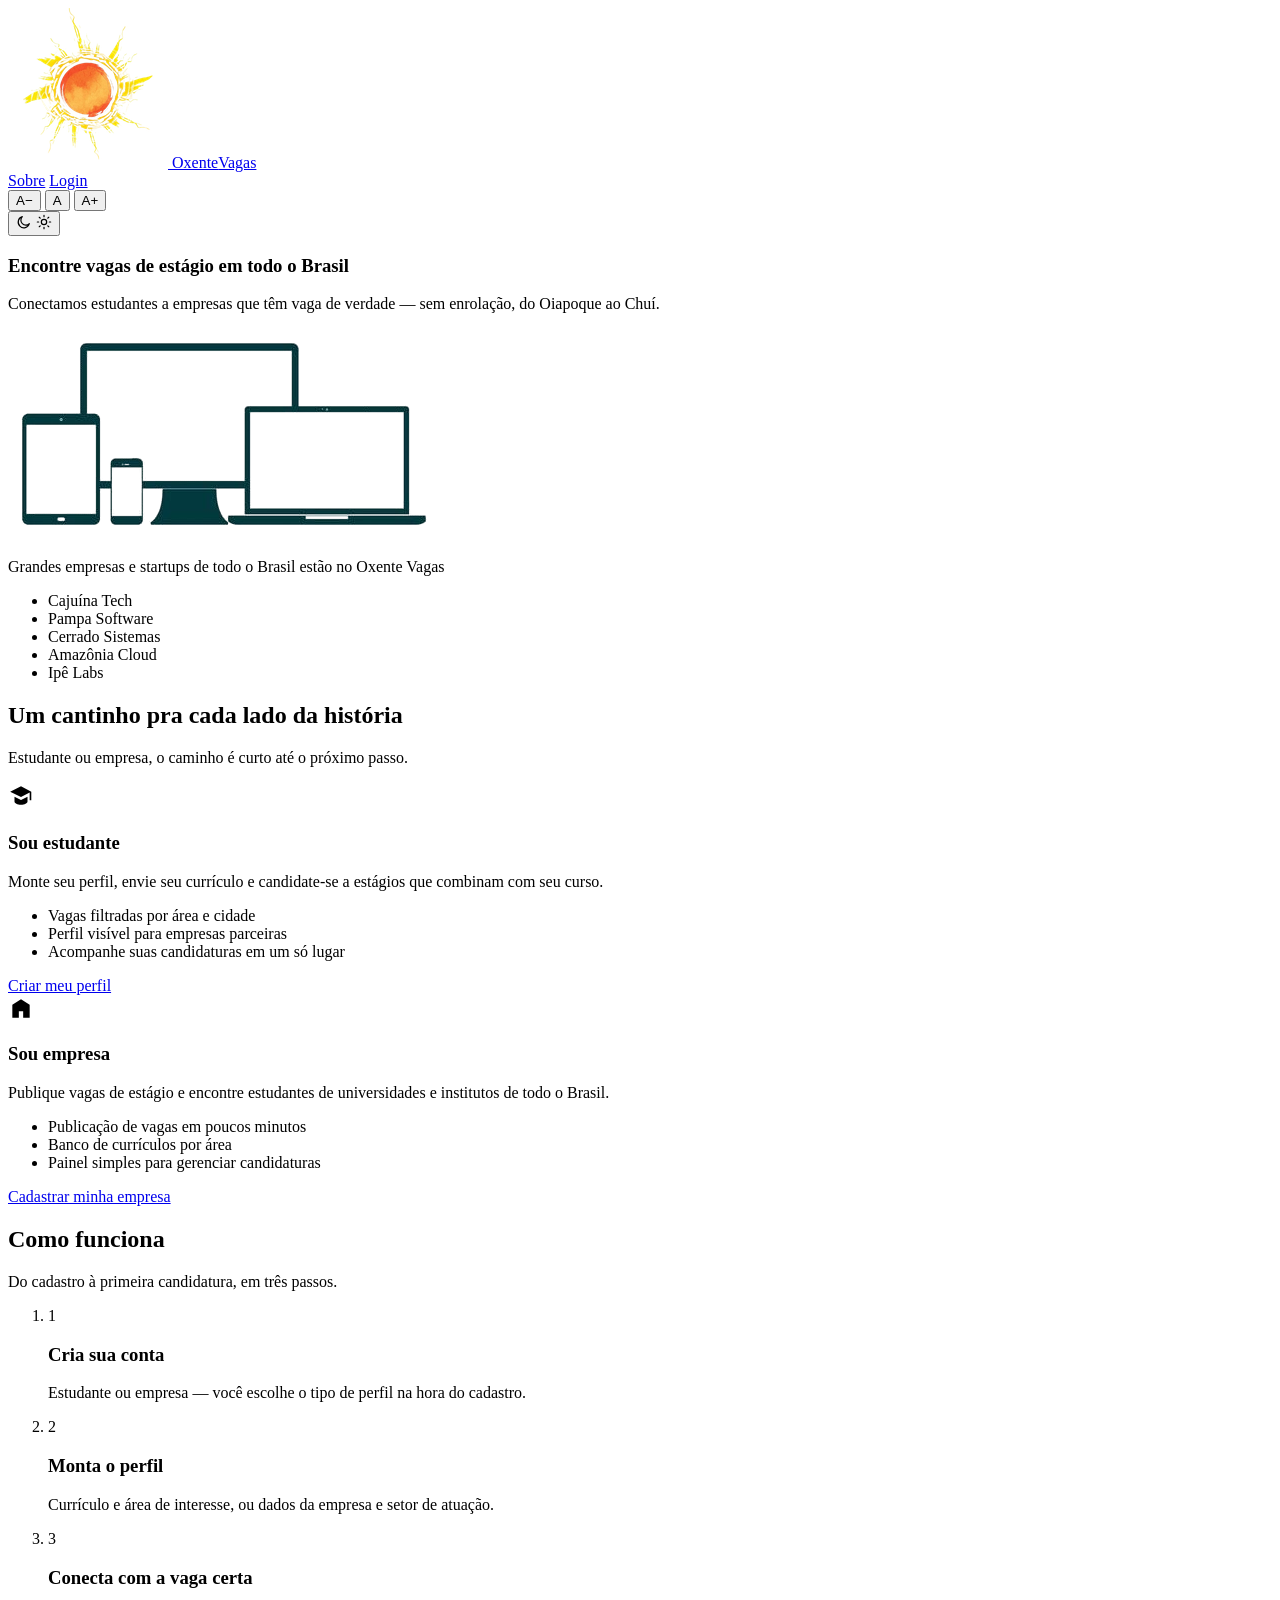
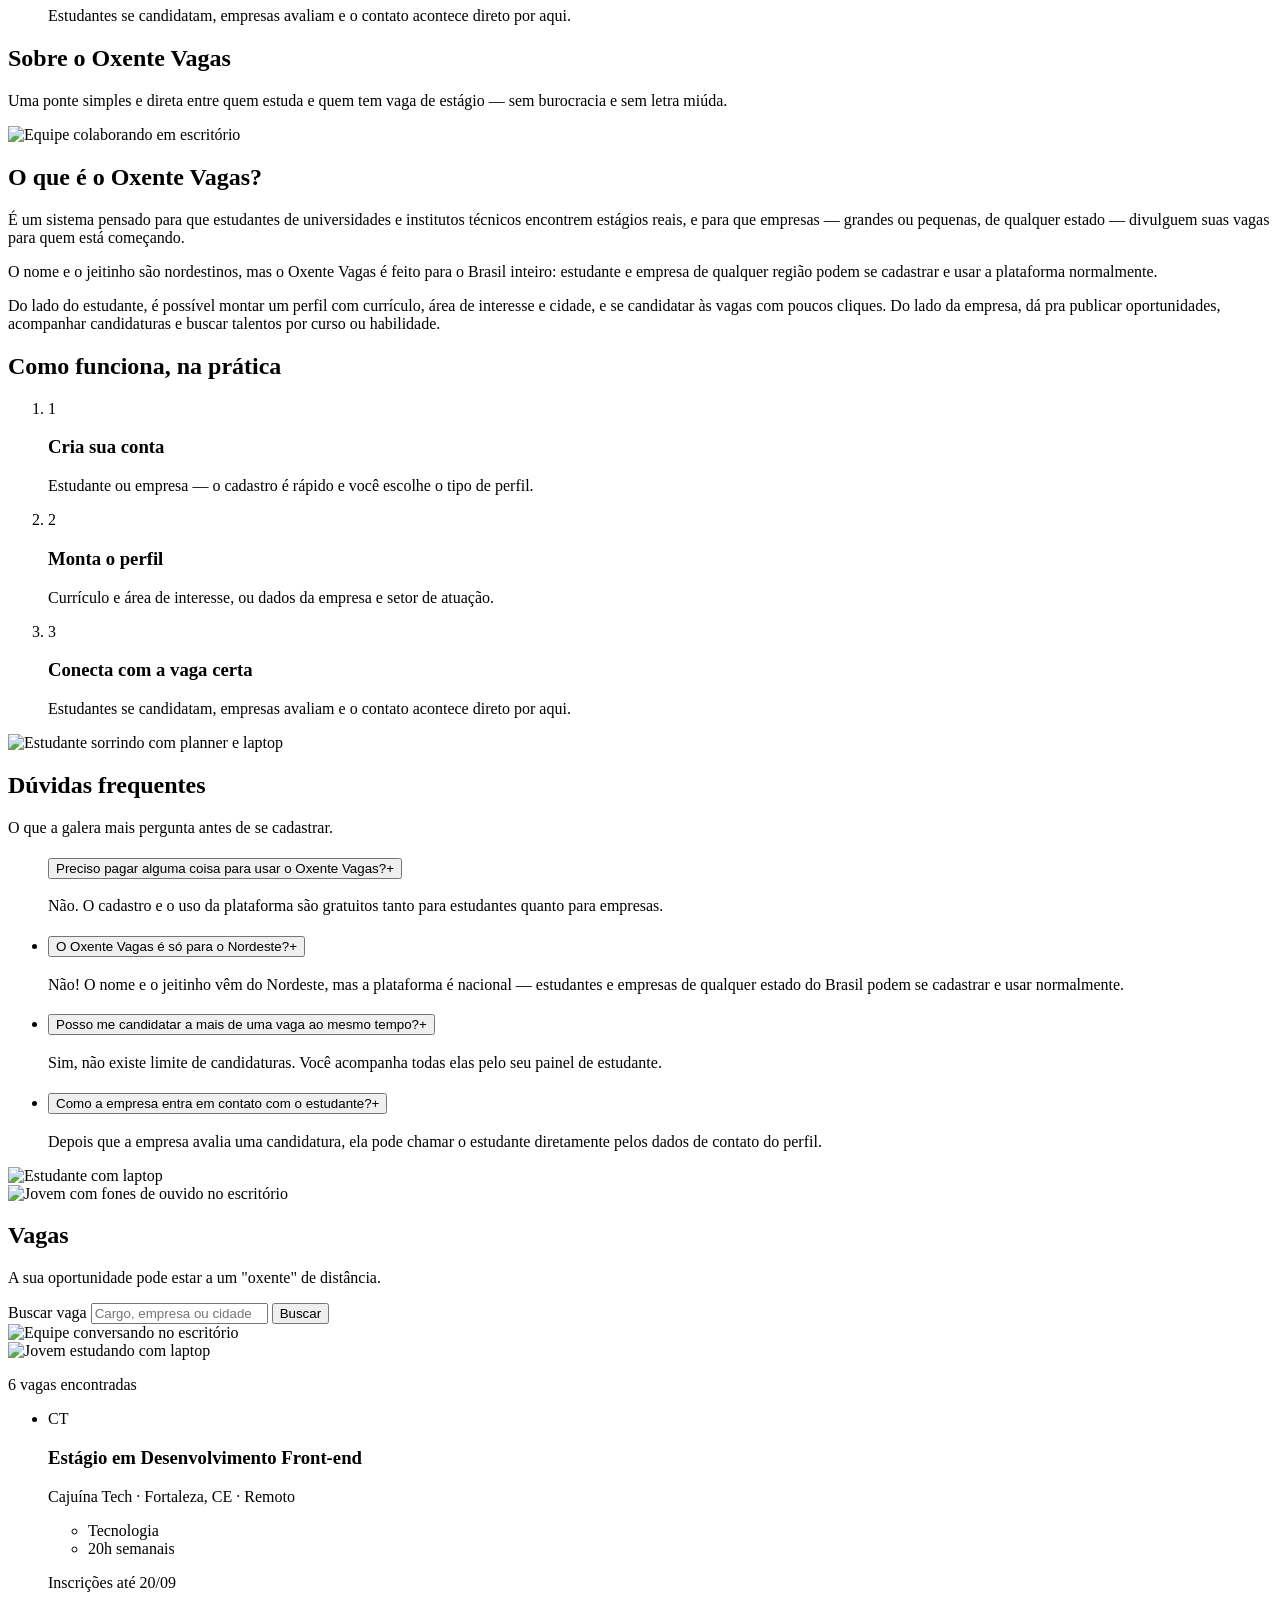
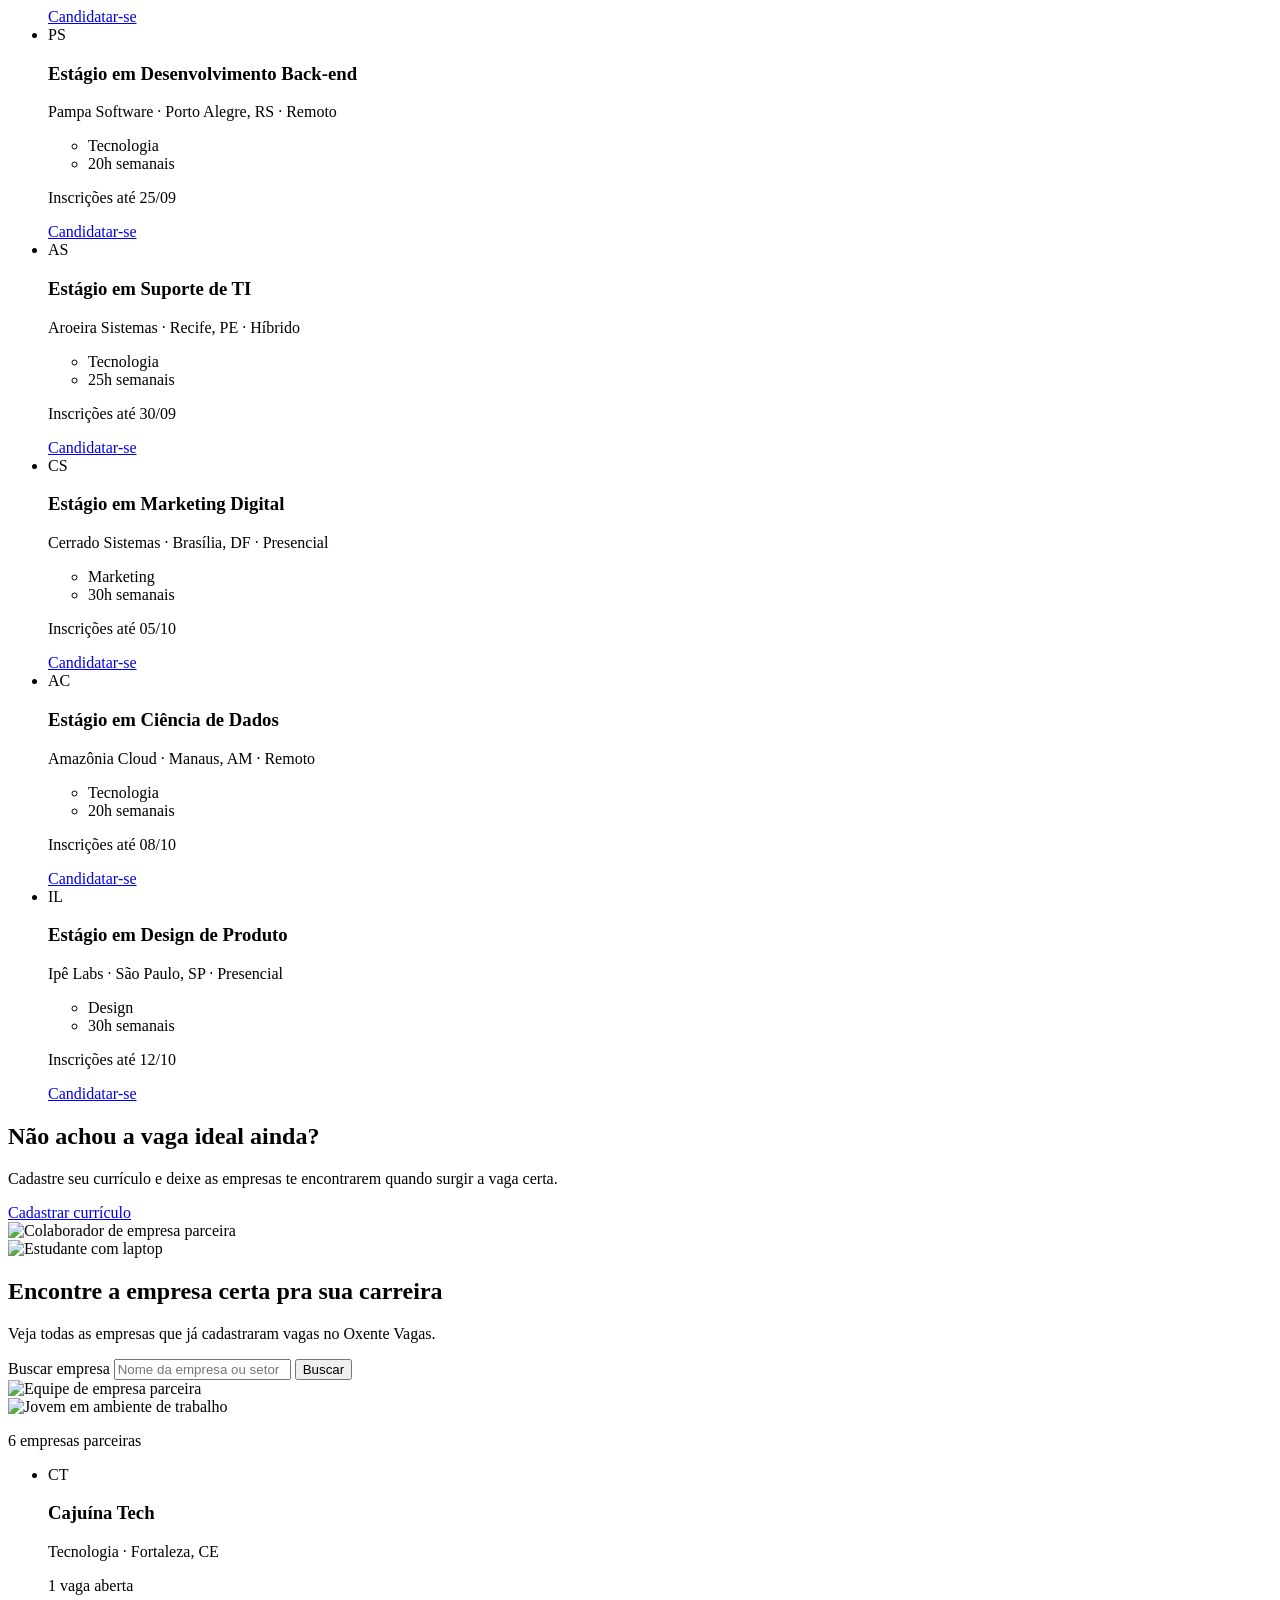
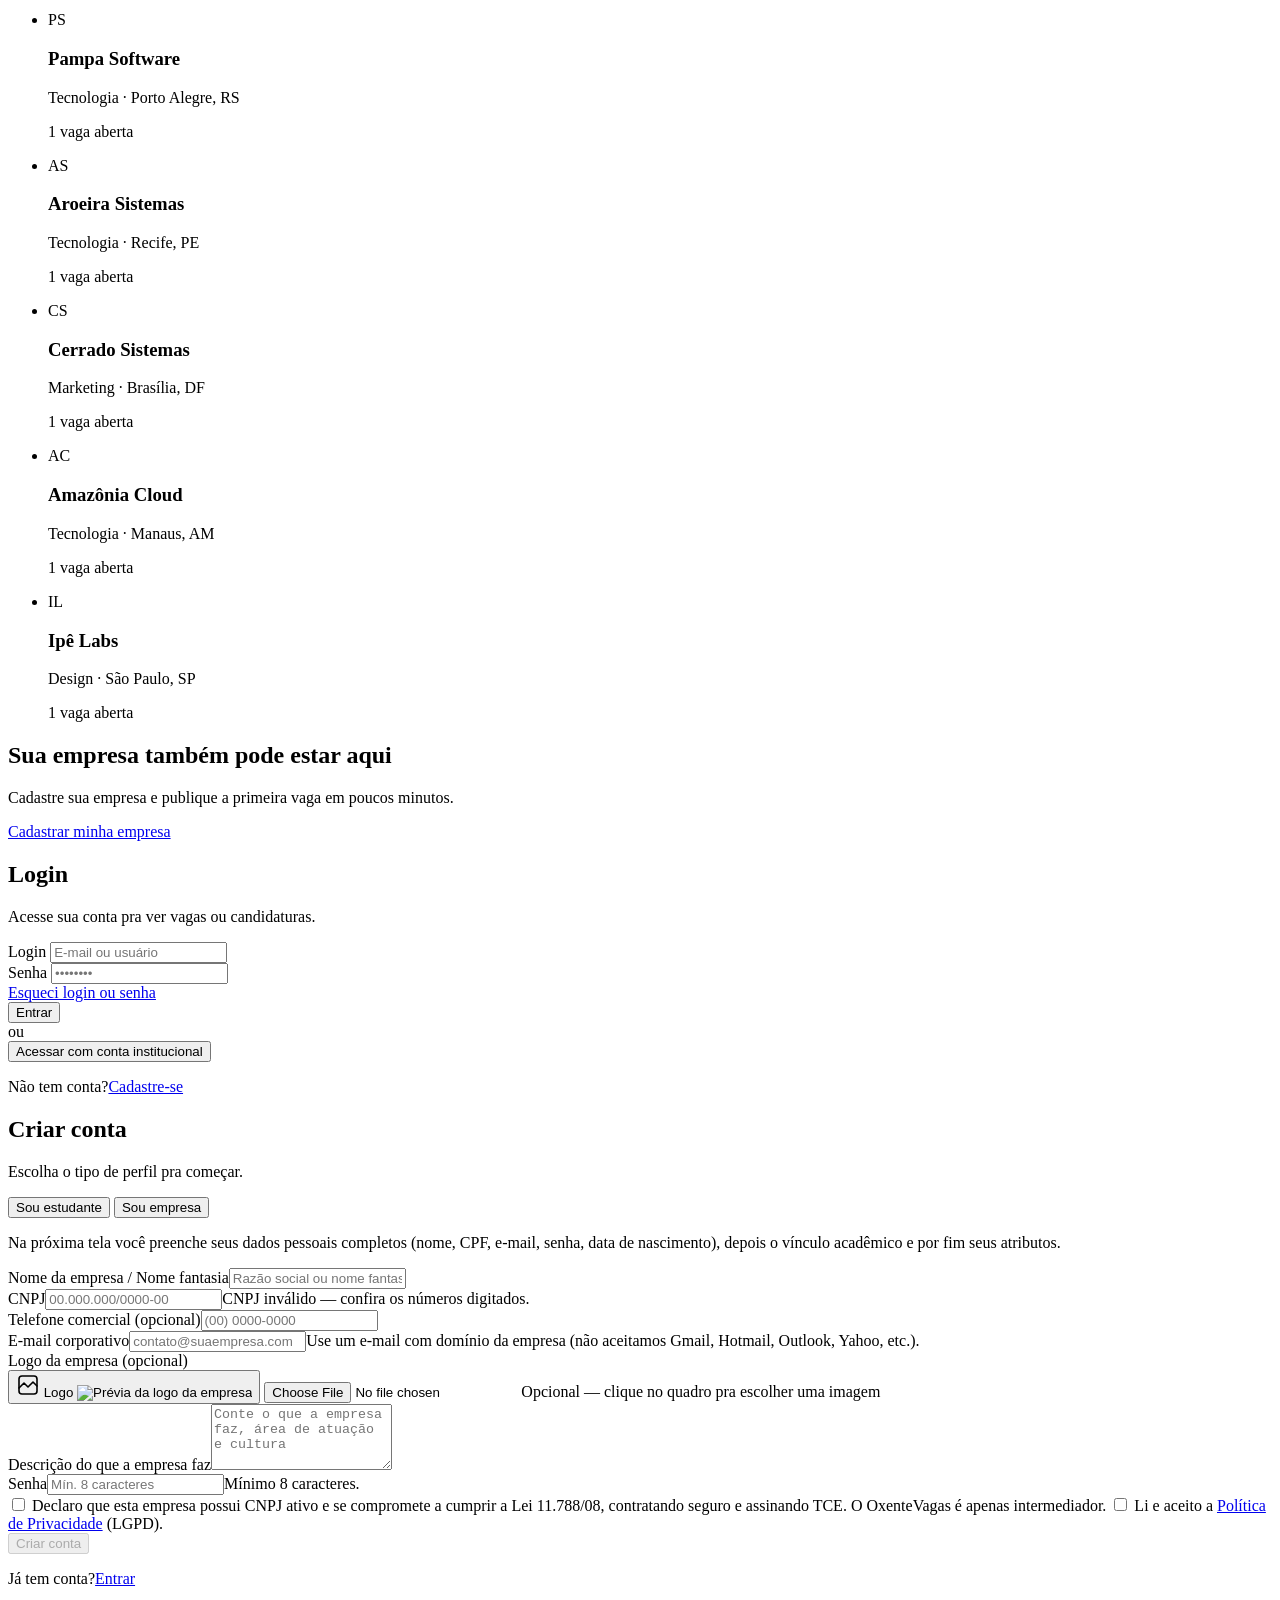
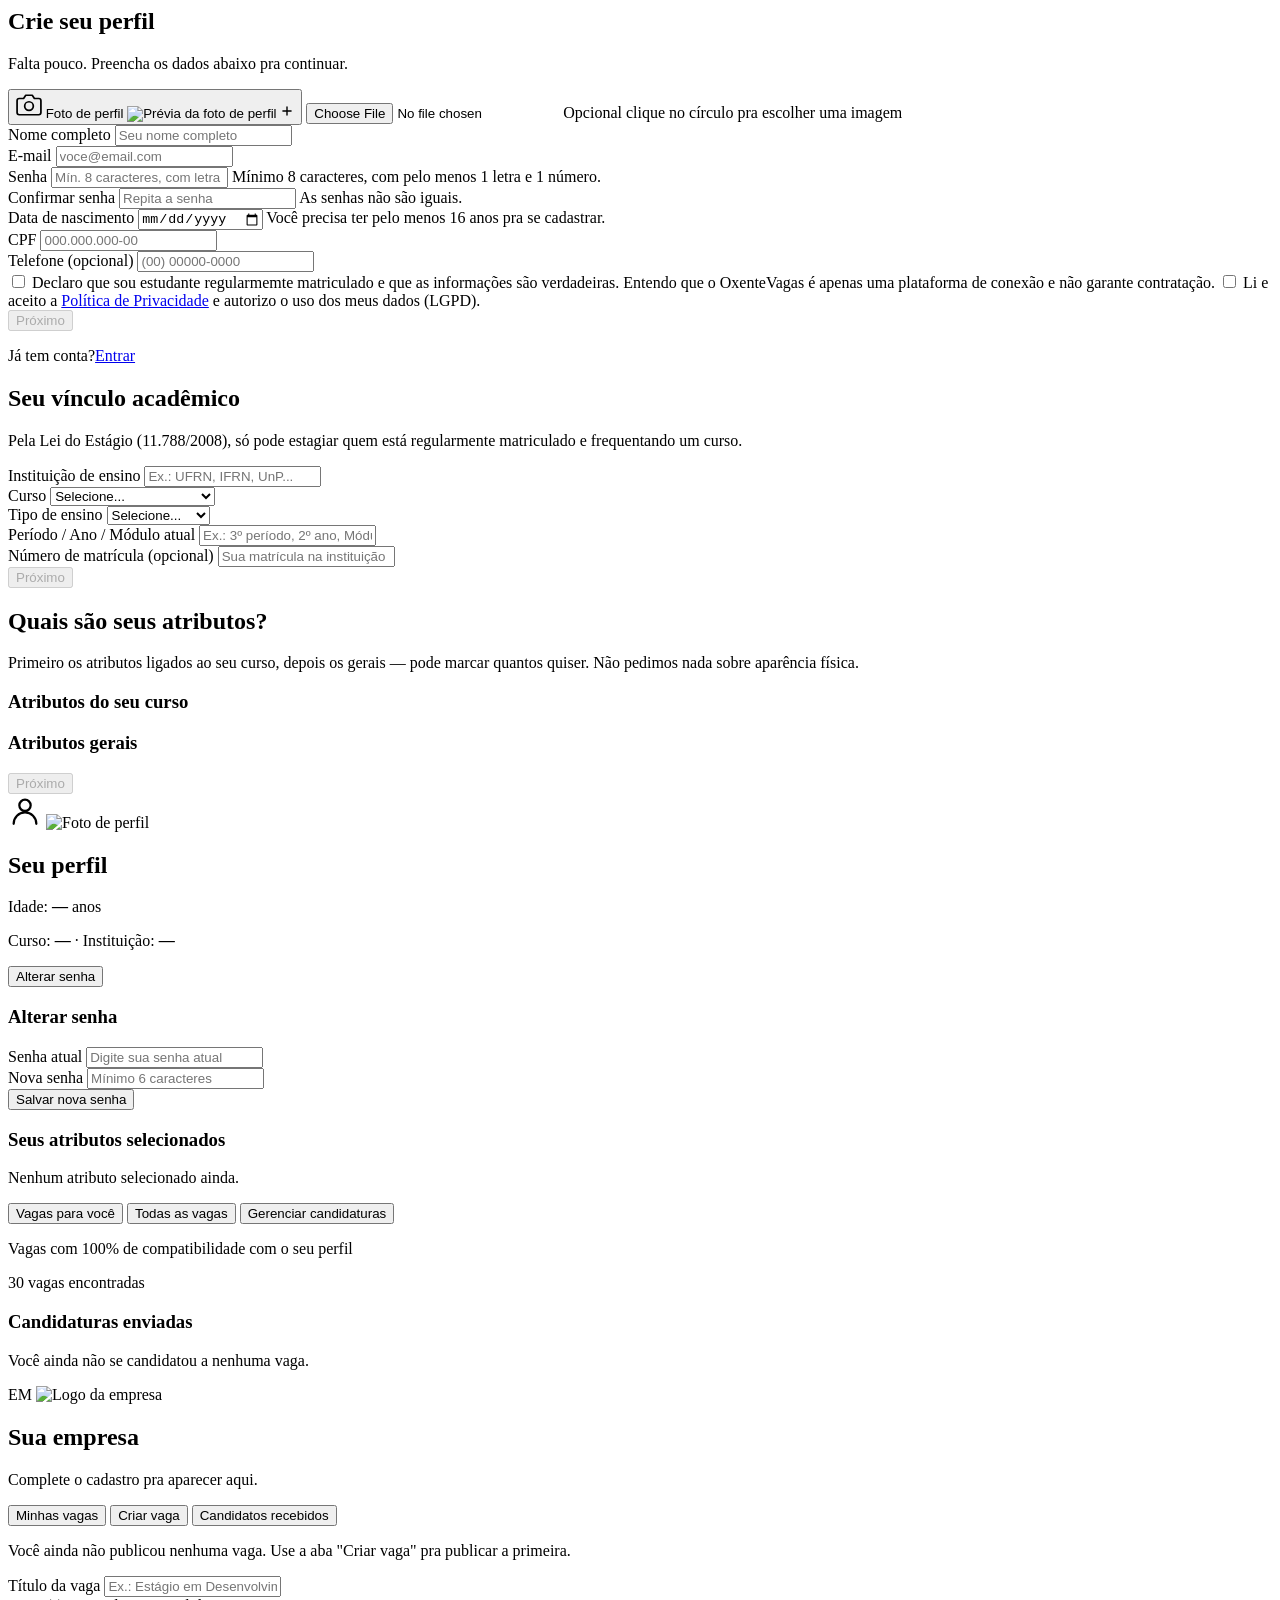
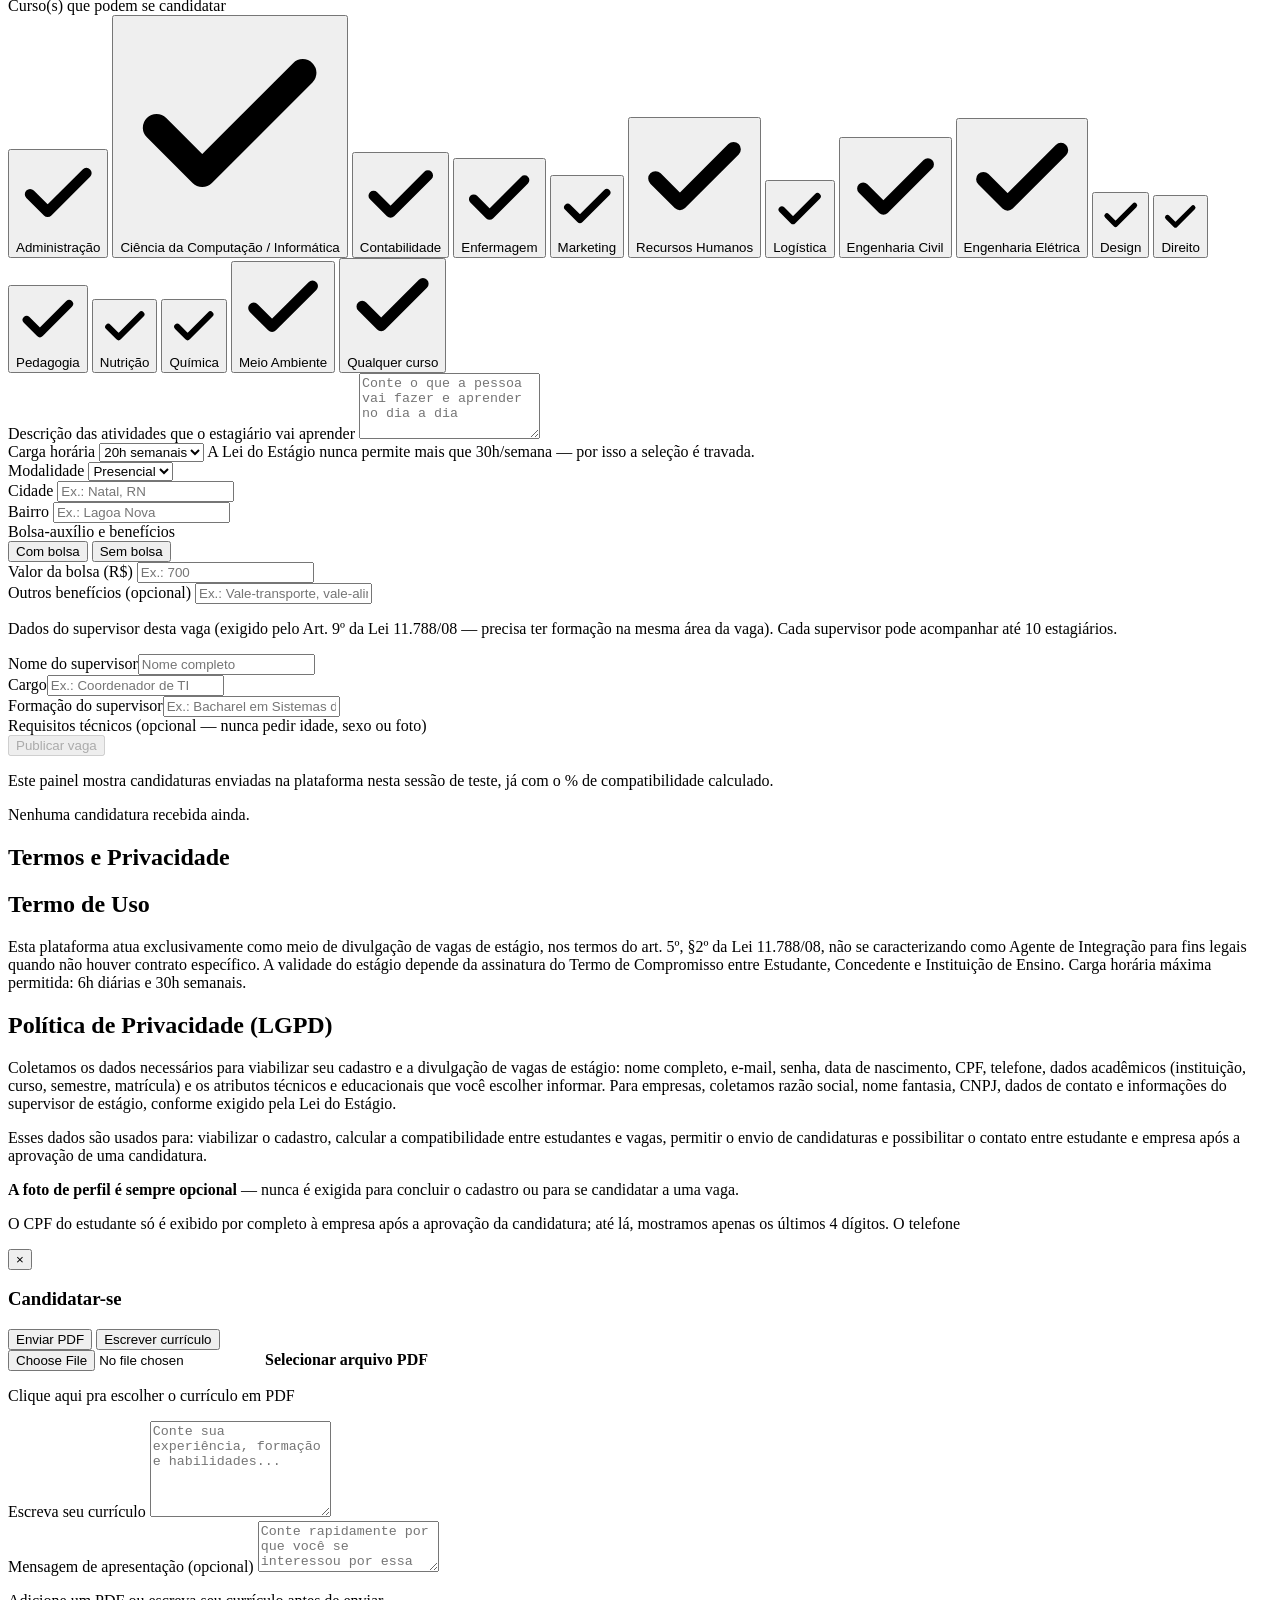
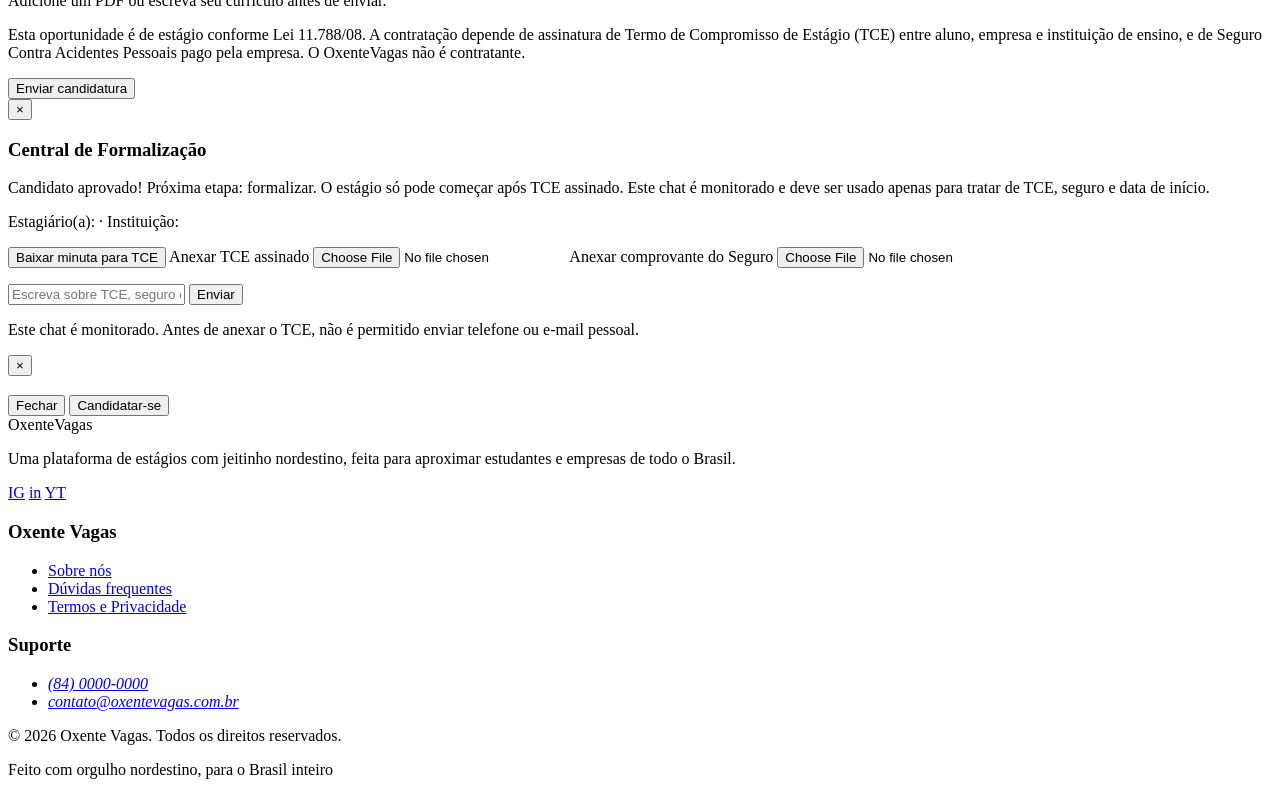
==== commit 4f20a05a: "redesing do oxente vagas - josé gabriel refizemos o layaut e algumas funções, por algum motivo o git" ====
--- a/Páginas/index.html
+++ b/Páginas/index.html
@@ -1,654 +1,1032 @@
 <!DOCTYPE html>
+<!-- para esse html vou pedir ajuda para IA -->
 <html lang="pt-BR">
 <head>
-  <meta charset="UTF-8">
-  <meta name="viewport" content="width=device-width, initial-scale=1.0">
-  <title>Oxente Vagas, Estágios que combinam com você</title>
-  <meta name="description" content="Oxente Vagas conecta estudantes e empresas de todo o Brasil para vagas de estágio, com aquele jeitinho nordestino.">
-  <link rel="stylesheet" href="https://fonts.googleapis.com/css2?family=Baloo+2:wght@700;800&amp;family=Work+Sans:wght@400;600;700&amp;display=swap">
-  <link rel="stylesheet" href="style.css">
+<meta charset="UTF-8">
+<meta name="viewport" content="width=device-width, initial-scale=1.0">
+<title>Oxente Vagas, Estágios que combinam com você</title>
+<meta name="description" content="Oxente Vagas conecta estudantes e empresas de todo o Brasil para vagas de estágio, com aquele jeitinho nordestino.">
+<link rel="stylesheet" href="style.css">
 </head>
 <body>
 
 <header class="site-header" id="site-header">
   <div class="container">
     <a href="#home" class="brand">
-      <img class="brand-mark" src="[data-uri]" alt="">
+      <img class="brand-mark" src="[data-uri]" alt="Sol - logo Oxente Vagas">
       <span class="brand-word">Oxente<span>Vagas</span></span>
     </a>
-
-    <nav class="header-center" aria-label="Principal">
-      <a href="#sobre" class="btn btn-sun">Sobre</a>
-      <a href="#login" class="btn btn-sun">Login</a>
+    <nav class="header-nav" aria-label="Principal">
+      <a href="#sobre" class="button button-sun">Sobre</a>
+      <a href="#login" class="button button-sun">Login</a>
     </nav>
-
-    <div class="header-utility">
+    <div class="header-utilidades">
       <div class="zoom-controls" role="group" aria-label="Ajustar zoom da página">
         <button type="button" id="zoom-out" title="Diminuir zoom" aria-label="Diminuir zoom">A−</button>
         <button type="button" id="zoom-reset" title="Restaurar zoom padrão" aria-label="Restaurar zoom padrão">A</button>
         <button type="button" id="zoom-in" title="Aumentar zoom" aria-label="Aumentar zoom">A+</button>
       </div>
       <button type="button" id="dark-mode-toggle" class="icon-toggle" title="Ativar modo escuro" aria-label="Ativar modo escuro" aria-pressed="false">
-        <svg class="icon-moon" viewBox="0 0 24 24" width="16" height="16" fill="none" stroke="currentColor" stroke-width="1.8" stroke-linecap="round" stroke-linejoin="round" aria-hidden="true">
-          <path d="M20 14.5A8.5 8.5 0 1 1 9.5 4a6.5 6.5 0 0 0 10.5 10.5Z"/>
-        </svg>
-        <svg class="icon-sun" viewBox="0 0 24 24" width="16" height="16" fill="none" stroke="currentColor" stroke-width="1.8" stroke-linecap="round" stroke-linejoin="round" aria-hidden="true">
-          <circle cx="12" cy="12" r="4"/>
-          <path d="M12 2v2M12 20v2M4 12H2M22 12h-2M4.9 4.9l1.4 1.4M17.7 17.7l1.4 1.4M4.9 19.1l1.4-1.4M17.7 6.3l1.4-1.4"/>
-        </svg>
+        <svg id="icon-moon" viewBox="0 0 24 24" fill="none" stroke="currentColor" stroke-width="1.8" stroke-linecap="round" stroke-linejoin="round" width="16" height="16"><path d="M20 14.5A8.5 8.5 0 1 1 9.5 4a6.5 6.5 0 0 0 10.5 10.5Z"/></svg>
+        <svg id="icon-sun" viewBox="0 0 24 24" fill="none" stroke="currentColor" stroke-width="1.8" stroke-linecap="round" stroke-linejoin="round" width="16" height="16" hidden><circle cx="12" cy="12" r="4"/><path d="M12 2v2M12 20v2M4 12H2M22 12h-2M4.9 4.9l1.4 1.4M17.7 17.7l1.4 1.4M4.9 19.1l1.4-1.4M17.7 6.3l1.4-1.4"/></svg>
       </button>
     </div>
   </div>
 </header>
 
 <main>
-
-  <div class="page" data-page="home" hidden>
-    <section class="hero-home">
-      <div class="container hero-home-grid">
-        <div class="hero-home-copy">
-          <h1>Encontre vagas de estágio em todo o Brasil</h1>
-          <p class="hero-home-lead">Conectamos estudantes a empresas que têm vaga de verdade — sem enrolação, do Oiapoque ao Chuí.</p>
-        </div>
-
-        <div class="hero-home-art">
-          <div class="device-showcase">
-            <img src="[data-uri]" alt="Ilustração de notebook, monitor, tablet e celular representando acesso multiplataforma">
-          </div>
-        </div>
-      </div>
-    </section>
-
-    <section class="logos-strip">
-      <div class="container">
-        <p>Grandes empresas e startups de todo o Brasil estão no <span class="hl">Oxente Vagas</span></p>
-        <ul class="logos-row">
-          <li>Cajuína Tech</li>
-          <li>Pampa Software</li>
-          <li>Cerrado Sistemas</li>
-          <li>Amazônia Cloud</li>
-          <li>Ipê Labs</li>
-        </ul>
-      </div>
-    </section>
-
-    <hr class="cordel-divider">
-
-    <section class="paths">
-      <div class="container">
-        <header class="section-heading">
-          <h2>Um cantinho pra cada lado da história</h2>
-          <p>Estudante ou empresa, o caminho é curto até o próximo passo.</p>
-        </header>
-
-        <div class="path-grid">
-          <article class="path-card">
-            <div class="icon-wrap">
-              <svg width="26" height="26" viewBox="0 0 24 24" fill="none" aria-hidden="true">
-                <path d="M12 3 2 8l10 5 8-4.2V16h1.5V8L12 3Z" fill="currentColor"/>
-                <path d="M6 12.6V17c0 1.7 2.7 3 6 3s6-1.3 6-3v-4.4l-6 3-6-3Z" fill="currentColor"/>
-              </svg>
-            </div>
-            <h3>Sou estudante</h3>
-            <p>Monte seu perfil, envie seu currículo e candidate-se a estágios que combinam com seu curso.</p>
-            <ul>
-              <li>Vagas filtradas por área e cidade</li>
-              <li>Perfil visível para empresas parceiras</li>
-              <li>Acompanhe suas candidaturas em um só lugar</li>
-            </ul>
-            <a href="#criar-perfil" class="btn btn-outline">Criar meu perfil</a>
-          </article>
-
-          <article class="path-card for-empresa">
-            <div class="icon-wrap">
-              <svg width="26" height="26" viewBox="0 0 24 24" fill="none" aria-hidden="true">
-                <path d="M4 21V9l8-5 8 5v12h-6v-6H10v6H4Z" fill="currentColor"/>
-              </svg>
-            </div>
-            <h3>Sou empresa</h3>
-            <p>Publique vagas de estágio e encontre estudantes de universidades e institutos de todo o Brasil.</p>
-            <ul>
-              <li>Publicação de vagas em poucos minutos</li>
-              <li>Banco de currículos por área</li>
-              <li>Painel simples para gerenciar candidaturas</li>
-            </ul>
-            <a href="#cadastro" class="btn btn-outline">Cadastrar minha empresa</a>
-          </article>
-        </div>
-      </div>
-    </section>
-
-    <section class="process-band">
+<section class="screen" data-screen="home">
+
+  <section class="hero-home">
+    <div class="container hero-home-grid">
+      <div class="hero-home-copy">
+        <h1>Encontre vagas de estágio em todo o Brasil</h1>
+        <p class="hero-home-lead">Conectamos estudantes a empresas que têm vaga de verdade — sem enrolação, do Oiapoque ao Chuí.</p>
+      </div>
+
+      <div class="hero-home-art">
+        <div class="device-showcase">
+          <img src="[data-uri]" alt="Ilustração de notebook, monitor, tablet e celular representando acesso multiplataforma">
+        </div>
+      </div>
+    </div>
+  </section>
+
+  <section class="partners-strip">
+    <div class="container">
+      <p>Grandes empresas e startups de todo o Brasil estão no <span class="brand-highlight">Oxente Vagas</span></p>
+      <ul class="partners-list">
+        <li>Cajuína Tech</li>
+        <li>Pampa Software</li>
+        <li>Cerrado Sistemas</li>
+        <li>Amazônia Cloud</li>
+        <li>Ipê Labs</li>
+      </ul>
+    </div>
+  </section>
+
+  <div class="cordel-divider" role="presentation"></div>
+
+  <section class="audiences">
+    <div class="container">
+      <header class="section-heading">
+        <h2>Um cantinho pra cada lado da história</h2>
+        <p>Estudante ou empresa, o caminho é curto até o próximo passo.</p>
+      </header>
+      <div class="audience-grid">
+        <div class="audience-card">
+          <div class="audience-card-icon">
+            <svg width="26" height="26" viewBox="0 0 24 24" fill="none"><path d="M12 3 2 8l10 5 8-4.2V16h1.5V8L12 3Z" fill="currentColor"/><path d="M6 12.6V17c0 1.7 2.7 3 6 3s6-1.3 6-3v-4.4l-6 3-6-3Z" fill="currentColor"/></svg>
+          </div>
+          <h3>Sou estudante</h3>
+          <p>Monte seu perfil, envie seu currículo e candidate-se a estágios que combinam com seu curso.</p>
+          <ul>
+            <li>Vagas filtradas por área e cidade</li>
+            <li>Perfil visível para empresas parceiras</li>
+            <li>Acompanhe suas candidaturas em um só lugar</li>
+          </ul>
+          <a href="#criar-perfil" class="button button-outline">Criar meu perfil</a>
+        </div>
+
+        <div class="audience-card audience-card-company">
+          <div class="audience-card-icon">
+            <svg width="26" height="26" viewBox="0 0 24 24" fill="none"><path d="M4 21V9l8-5 8 5v12h-6v-6H10v6H4Z" fill="currentColor"/></svg>
+          </div>
+          <h3>Sou empresa</h3>
+          <p>Publique vagas de estágio e encontre estudantes de universidades e institutos de todo o Brasil.</p>
+          <ul>
+            <li>Publicação de vagas em poucos minutos</li>
+            <li>Banco de currículos por área</li>
+            <li>Painel simples para gerenciar candidaturas</li>
+          </ul>
+          <a href="#cadastro-empresa" class="button button-outline">Cadastrar minha empresa</a>
+        </div>
+      </div>
+    </div>
+  </section>
+
+  <section>
+    <div class="how-it-works">
       <div class="container">
         <header class="section-heading">
           <h2>Como funciona</h2>
           <p>Do cadastro à primeira candidatura, em três passos.</p>
         </header>
-
-        <ol class="process-grid">
-          <li class="process-item">
-            <span class="process-num" aria-hidden="true">1</span>
+        <ol class="how-it-works-grid">
+          <li class="how-it-works-step">
+            <span class="how-it-works-number">1</span>
             <h3>Cria sua conta</h3>
-            <p>Estudante ou empresa, você escolhe o tipo de perfil na hora do cadastro.</p>
-         
-        </li>
-          <li class="process-item">
-            <span class="process-num" aria-hidden="true">2</span>
+            <p>Estudante ou empresa — você escolhe o tipo de perfil na hora do cadastro.</p>
+          </li>
+          <li class="how-it-works-step">
+            <span class="how-it-works-number">2</span>
             <h3>Monta o perfil</h3>
             <p>Currículo e área de interesse, ou dados da empresa e setor de atuação.</p>
           </li>
-          <li class="process-item">
-            <span class="process-num" aria-hidden="true">3</span>
+          <li class="how-it-works-step">
+            <span class="how-it-works-number">3</span>
             <h3>Conecta com a vaga certa</h3>
             <p>Estudantes se candidatam, empresas avaliam e o contato acontece direto por aqui.</p>
           </li>
-
         </ol>
       </div>
-    </section>
-  </div>
-
-  <div class="page" data-page="sobre" hidden>
-    <header class="tone-navy">
-      <div class="container inner-hero">
-        <h1>Sobre o Oxente Vagas</h1>
-        <p class="lead">Uma ponte simples e direta entre quem estuda e quem tem vaga de estágio, sem burocracia e sem letra miúda.</p>
-      </div>
-    </header>
-
-    <section class="about-block">
-      <div class="container about-grid">
-        <div class="about-art">
-          <img src="https://images.unsplash.com/photo-1758873269317-51888e824b28?fm=jpg&amp;q=70&amp;w=700&amp;auto=format&amp;fit=crop" alt="Equipe colaborando em escritório">
-        </div>
-        <div>
-          <h2>O que é o Oxente Vagas?</h2>
-          <p>É um sistema pensado para que estudantes de universidades e institutos técnicos encontrem estágios reais, e para que empresas, grandes ou pequenas, de qualquer estado, divulguem suas vagas para quem está começando.</p>
-          <p>O nome e o jeitinho são nordestinos, mas o Oxente Vagas é feito para o Brasil inteiro: estudante e empresa de qualquer região podem se cadastrar e usar a plataforma normalmente.</p>
-          <p>Do lado do estudante, é possível montar um perfil com currículo, área de interesse e cidade, e se candidatar às vagas com poucos cliques. Do lado da empresa, dá pra publicar oportunidades, acompanhar candidaturas e buscar talentos por curso ou habilidade.</p>
-        </div>
-      </div>
-    </section>
-
-    <section class="about-block">
-      <div class="container about-grid reverse">
-        <div>
-          <h2>Como funciona, na prática</h2>
-          <ol class="steps-list">
-            <li class="step-item">
-              <span class="step-num" aria-hidden="true">1</span>
-              <div>
-                <h3>Cria sua conta</h3>
-                <p>Estudante ou empresa — o cadastro é rápido e você escolhe o tipo de perfil.</p>
-              </div>
-            </li>
-            <li class="step-item">
-              <span class="step-num" aria-hidden="true">2</span>
-              <div>
-                <h3>Monta o perfil</h3>
-                <p>Currículo e área de interesse, ou dados da empresa e setor de atuação.</p>
-              </div>
-            </li>
-            <li class="step-item">
-              <span class="step-num" aria-hidden="true">3</span>
-              <div>
-                <h3>Conecta com a vaga certa</h3>
-                <p>Estudantes se candidatam, empresas avaliam e o contato acontece direto por aqui.</p>
-              </div>
-            </li>
-          </ol>
-        </div>
-        <div class="about-art">
-          <img src="https://images.unsplash.com/photo-1765648636199-5209ecbaf9a8?fm=jpg&amp;q=70&amp;w=700&amp;auto=format&amp;fit=crop" alt="Estudante sorrindo com planner e laptop">
-        </div>
-      </div>
-    </section>
-<!-- tive que pedir para a IA me ajudar com os codigos e extrutura -->
-    <hr class="cordel-divider">
-
-    <section class="faq-section">
-      <div class="container">
-        <header class="section-heading">
-          <h2>Dúvidas frequentes</h2>
-          <p>O que a galera mais pergunta antes de se cadastrar.</p>
-        </header>
-
-        <div class="faq-list">
-          <div class="faq-item open">
-            <h3>
-              <button type="button" class="faq-question" aria-expanded="true" aria-controls="faq-1">
-                Preciso pagar alguma coisa para usar o Oxente Vagas?
-                <span class="faq-plus" aria-hidden="true">+</span>
-              </button>
-            </h3>
-            <div class="faq-answer" id="faq-1"><p>Não. O cadastro e o uso da plataforma são gratuitos tanto para estudantes quanto para empresas.</p></div>
-          </div>
-          <div class="faq-item">
-            <h3>
-              <button type="button" class="faq-question" aria-expanded="false" aria-controls="faq-2">
-                O Oxente Vagas é só para o Nordeste?
-                <span class="faq-plus" aria-hidden="true">+</span>
-              </button>
-            </h3>
-            <div class="faq-answer" id="faq-2"><p>Não! O nome e o jeitinho vêm do Nordeste, mas a plataforma é nacional — estudantes e empresas de qualquer estado do Brasil podem se cadastrar e usar normalmente.</p></div>
-          </div>
-          <div class="faq-item">
-            <h3>
-              <button type="button" class="faq-question" aria-expanded="false" aria-controls="faq-3">
-                Posso me candidatar a mais de uma vaga ao mesmo tempo?
-                <span class="faq-plus" aria-hidden="true">+</span>
-              </button>
-            </h3>
-            <div class="faq-answer" id="faq-3"><p>Sim, não existe limite de candidaturas. Você acompanha todas elas pelo seu painel de estudante.</p></div>
-          </div>
-          <div class="faq-item">
-            <h3>
-              <button type="button" class="faq-question" aria-expanded="false" aria-controls="faq-4">
-                Como a empresa entra em contato com o estudante?
-                <span class="faq-plus" aria-hidden="true">+</span>
-              </button>
-            </h3>
-            <div class="faq-answer" id="faq-4"><p>Depois que a empresa avalia uma candidatura, ela pode chamar o estudante diretamente pelos dados de contato do perfil.</p></div>
-          </div>
-        </div>
-      </div>
-    </section>
-  </div>
-
-  <div class="page" data-page="vagas" hidden>
-    <header class="tone-navy collage-hero">
-      <div class="container collage-grid">
-        <div class="collage-side">
-          <div class="collage-photo tall"><img src="https://images.unsplash.com/photo-1765648636199-5209ecbaf9a8?fm=jpg&amp;q=70&amp;w=300&amp;auto=format&amp;fit=crop" alt="Estudante com laptop"></div>
-          <div class="collage-photo small"><img src="https://images.unsplash.com/photo-1758611972308-ba5004bee3e4?fm=jpg&amp;q=70&amp;w=300&amp;auto=format&amp;fit=crop" alt="Jovem com fones de ouvido no escritório"></div>
-        </div>
-
-        <div class="collage-center">
-          <h1>Vagas</h1>
-          <p class="lead">A sua oportunidade pode estar a um "oxente" de distância.</p>
-          <form class="search-card" role="search">
-            <label for="busca-vagas" class="visually-hidden">Buscar vaga</label>
-            <input id="busca-vagas" type="text" placeholder="Cargo, empresa ou cidade">
-            <button type="submit" class="btn btn-primary">Buscar</button>
-          </form>
-        </div>
-
-        <div class="collage-side right">
-          <div class="collage-photo small"><img src="https://images.unsplash.com/photo-1758873269317-51888e824b28?fm=jpg&amp;q=70&amp;w=300&amp;auto=format&amp;fit=crop" alt="Equipe conversando no escritório"></div>
-          <div class="collage-photo tall"><img src="https://images.unsplash.com/photo-1758611971587-ddc6656822d9?fm=jpg&amp;q=70&amp;w=300&amp;auto=format&amp;fit=crop" alt="Jovem estudando com laptop"></div>
-        </div>
-      </div>
-    </header>
-
-    <section class="listing-section">
-      <div class="container">
-        <h2 class="visually-hidden">Vagas de estágio</h2>
-        <div class="listing-toolbar">
-          <p class="result-count">6 vagas encontradas</p>
-        </div>
-
-        <div class="vaga-grid">
-          <article class="vaga-card">
-            <div class="vaga-main">
-              <div class="vaga-logo" aria-hidden="true">CT</div>
-              <div>
-                <h3>Estágio em Desenvolvimento Front-end</h3>
-                <p>Cajuína Tech · Fortaleza, CE · Remoto</p>
-                <ul class="vaga-tags">
-                  <li class="tag">Tecnologia</li>
-                  <li class="tag tag-sun">20h semanais</li>
-                </ul>
-              </div>
-            </div>
-            <div class="vaga-meta">
-              <p class="prazo">Inscrições até <time datetime="09-20">20/09</time></p>
-              <a href="#login" class="btn btn-outline btn-sm">Candidatar-se</a>
-            </div>
-          </article>
-<!-- quanta div meu Deus -->
-          <article class="vaga-card">
-            <div class="vaga-main">
-              <div class="vaga-logo" aria-hidden="true">PS</div>
-              <div>
-                <h3>Estágio em Desenvolvimento Back-end</h3>
-                <p>Pampa Software · Porto Alegre, RS · Remoto</p>
-                <ul class="vaga-tags">
-                  <li class="tag">Tecnologia</li>
-                  <li class="tag tag-sun">20h semanais</li>
-                </ul>
-              </div>
-            </div>
-            <div class="vaga-meta">
-              <p class="prazo">Inscrições até <time datetime="09-25">25/09</time></p>
-              <a href="#login" class="btn btn-outline btn-sm">Candidatar-se</a>
-            </div>
-          </article>
-
-          <article class="vaga-card">
-            <div class="vaga-main">
-              <div class="vaga-logo" aria-hidden="true">AS</div>
-              <div>
-                <h3>Estagio em Suporte de TI</h3>
-                <p>Aroeira Sistemas · Recife, PE · Híbrido</p>
-                <ul class="vaga-tags">
-                  <li class="tag">Tecnologia</li>
-                  <li class="tag tag-sun">25h semanais</li>
-                </ul>
-              </div>
-            </div>
-            <div class="vaga-meta">
-              <p class="prazo">Inscrições até <time datetime="09-30">30/09</time></p>
-              <a href="#login" class="btn btn-outline btn-sm">Candidatar-se</a>
-            </div>
-          </article>
-
-          <article class="vaga-card">
-            <div class="vaga-main">
-              <div class="vaga-logo" aria-hidden="true">CS</div>
-              <div>
-                <h3>Estágio em Marketing Digital</h3>
-                <p>Cerrado Sistemas · Brasília, DF · Presencial</p>
-                <ul class="vaga-tags">
-                  <li class="tag">Marketing</li>
-                  <li class="tag tag-sun">30h semanais</li>
-                </ul>
-              </div>
-            </div>
-            <div class="vaga-meta">
-              <p class="prazo">Inscrições até <time datetime="10-05">05/10</time></p>
-              <a href="#login" class="btn btn-outline btn-sm">Candidatar-se</a>
-            </div>
-          </article>
-
-          <article class="vaga-card">
-            <div class="vaga-main">
-              <div class="vaga-logo" aria-hidden="true">AC</div>
-              <div>
-                <h3>Estágio em Ciência de Dados</h3>
-                <p>Amazônia Cloud · Manaus, AM · Remoto</p>
-                <ul class="vaga-tags">
-                  <li class="tag">Tecnologia</li>
-                  <li class="tag tag-sun">20h semanais</li>
-                </ul>
-              </div>
-            </div>
-            <div class="vaga-meta">
-              <p class="prazo">Inscrições até <time datetime="10-08">08/10</time></p>
-              <a href="#login" class="btn btn-outline btn-sm">Candidatar-se</a>
-            </div>
-          </article>
-
-          <article class="vaga-card">
-            <div class="vaga-main">
-              <div class="vaga-logo" aria-hidden="true">IL</div>
-              <div>
-                <h3>Estágio em Design de Produto</h3>
-                <p>Ipê Labs · São Paulo, SP · Presencial</p>
-                <ul class="vaga-tags">
-                  <li class="tag">Design</li>
-                  <li class="tag tag-sun">30h semanais</li>
-                </ul>
-              </div>
-            </div>
-            <div class="vaga-meta">
-              <p class="prazo">Inscrições até <time datetime="10-12">12/10</time></p>
-              <a href="#login" class="btn btn-outline btn-sm">Candidatar-se</a>
-            </div>
-          </article>
-        </div>
-      </div>
-    </section>
-
-    <section class="cta-band">
+    </div>
+  </section>
+</section>
+
+<section class="screen" data-screen="sobre">
+  <header class="tone-navy">
+    <div class="container inner-hero">
+      <h1>Sobre o Oxente Vagas</h1>
+      <p class="hero-subtitle">Uma ponte simples e direta entre quem estuda e quem tem vaga de estágio — sem burocracia e sem letra miúda.</p>
+    </div>
+  </header>
+
+  <section class="about-block">
+    <div class="container about-grid">
+      <div class="about-art">
+        <img src="https://images.unsplash.com/photo-1758873269317-51888e824b28?fm=jpg&q=70&w=700&auto=format&fit=crop" alt="Equipe colaborando em escritório">
+      </div>
+      <div>
+        <h2>O que é o Oxente Vagas?</h2>
+        <p>É um sistema pensado para que estudantes de universidades e institutos técnicos encontrem estágios reais, e para que empresas — grandes ou pequenas, de qualquer estado — divulguem suas vagas para quem está começando.</p>
+        <p>O nome e o jeitinho são nordestinos, mas o Oxente Vagas é feito para o Brasil inteiro: estudante e empresa de qualquer região podem se cadastrar e usar a plataforma normalmente.</p>
+        <p>Do lado do estudante, é possível montar um perfil com currículo, área de interesse e cidade, e se candidatar às vagas com poucos cliques. Do lado da empresa, dá pra publicar oportunidades, acompanhar candidaturas e buscar talentos por curso ou habilidade.</p>
+      </div>
+    </div>
+  </section>
+
+  <section class="about-block about-block-flush">
+    <div class="container about-grid about-grid-reversed">
+      <div>
+        <h2>Como funciona, na prática</h2>
+        <ol class="practice-steps">
+          <li class="practice-step">
+            <span class="practice-step-number">1</span>
+            <div><h3>Cria sua conta</h3><p>Estudante ou empresa — o cadastro é rápido e você escolhe o tipo de perfil.</p></div>
+          </li>
+          <li class="practice-step">
+            <span class="practice-step-number">2</span>
+            <div><h3>Monta o perfil</h3><p>Currículo e área de interesse, ou dados da empresa e setor de atuação.</p></div>
+          </li>
+          <li class="practice-step">
+            <span class="practice-step-number">3</span>
+            <div><h3>Conecta com a vaga certa</h3><p>Estudantes se candidatam, empresas avaliam e o contato acontece direto por aqui.</p></div>
+          </li>
+        </ol>
+      </div>
+      <div class="about-art">
+        <img src="https://images.unsplash.com/photo-1765648636199-5209ecbaf9a8?fm=jpg&q=70&w=700&auto=format&fit=crop" alt="Estudante sorrindo com planner e laptop">
+      </div>
+    </div>
+  </section>
+
+  <div class="cordel-divider" role="presentation"></div>
+
+  <section class="faq-section">
+    <div class="container">
+      <header class="section-heading">
+        <h2>Dúvidas frequentes</h2>
+        <p>O que a galera mais pergunta antes de se cadastrar.</p>
+      </header>
+      <ul class="faq-list">
+        <div class="faq-item is-open">
+          <h3><button type="button" class="faq-question">Preciso pagar alguma coisa para usar o Oxente Vagas?<span class="faq-icon">+</span></button></h3>
+          <div class="faq-answer"><p>Não. O cadastro e o uso da plataforma são gratuitos tanto para estudantes quanto para empresas.</p></div>
+        </div>
+        <li class="faq-item">
+          <h3><button type="button" class="faq-question">O Oxente Vagas é só para o Nordeste?<span class="faq-icon">+</span></button></h3>
+          <div class="faq-answer"><p>Não! O nome e o jeitinho vêm do Nordeste, mas a plataforma é nacional — estudantes e empresas de qualquer estado do Brasil podem se cadastrar e usar normalmente.</p></div>
+        </li>
+        <li class="faq-item">
+          <h3><button type="button" class="faq-question">Posso me candidatar a mais de uma vaga ao mesmo tempo?<span class="faq-icon">+</span></button></h3>
+          <div class="faq-answer"><p>Sim, não existe limite de candidaturas. Você acompanha todas elas pelo seu painel de estudante.</p></div>
+        </li>
+        <li class="faq-item">
+          <h3><button type="button" class="faq-question">Como a empresa entra em contato com o estudante?<span class="faq-icon">+</span></button></h3>
+          <div class="faq-answer"><p>Depois que a empresa avalia uma candidatura, ela pode chamar o estudante diretamente pelos dados de contato do perfil.</p></div>
+        </li>
+      </ul>
+    </div>
+  </section>
+</section>
+<!-- cansei, continuo depois -->
+<section class="screen" data-screen="vagas">
+  <header class="tone-navy collage-hero">
+    <div class="container collage-grid">
+      <div class="collage-side">
+        <div class="collage-photo collage-photo-tall"><img src="https://images.unsplash.com/photo-1765648636199-5209ecbaf9a8?fm=jpg&q=70&w=300&auto=format&fit=crop" alt="Estudante com laptop"></div>
+        <div class="collage-photo collage-photo-small"><img src="https://images.unsplash.com/photo-1758611972308-ba5004bee3e4?fm=jpg&q=70&w=300&auto=format&fit=crop" alt="Jovem com fones de ouvido no escritório"></div>
+      </div>
+
+      <div class="collage-center">
+        <h1>Vagas</h1>
+        <p class="hero-subtitle">A sua oportunidade pode estar a um "oxente" de distância.</p>
+        <form class="search-form" role="search" data-demo>
+          <label for="busca-vagas" class="visually-hidden">Buscar vaga</label>
+          <input id="busca-vagas" type="text" placeholder="Cargo, empresa ou cidade">
+          <button type="submit" class="button button-primary">Buscar</button>
+        </form>
+      </div>
+
+      <div class="collage-side collage-side-end">
+        <div class="collage-photo collage-photo-small"><img src="https://images.unsplash.com/photo-1758873269317-51888e824b28?fm=jpg&q=70&w=300&auto=format&fit=crop" alt="Equipe conversando no escritório"></div>
+        <div class="collage-photo collage-photo-tall"><img src="https://images.unsplash.com/photo-1758611971587-ddc6656822d9?fm=jpg&q=70&w=300&auto=format&fit=crop" alt="Jovem estudando com laptop"></div>
+      </div>
+    </div>
+  </header>
+
+  <section class="listing-section">
+    <div class="container">
+      <div class="listing-toolbar">
+        <p class="result-count">6 vagas encontradas</p>
+      </div>
+
+      <ul class="vaga-grid">
+        <li><article class="vaga-card">
+          <div class="vaga-details">
+            <div class="empresa-logo">CT</div>
+            <div>
+              <h3>Estágio em Desenvolvimento Front-end</h3>
+              <p class="vaga-subtitle">Cajuína Tech · Fortaleza, CE · Remoto</p>
+              <ul class="vaga-tags"><li class="info-tag">Tecnologia</li><li class="info-tag info-tag-sun">20h semanais</li></ul>
+            </div>
+          </div>
+          <div class="vaga-aside">
+            <p class="vaga-prazo">Inscrições até 20/09</p>
+            <a href="#login" class="button button-outline button-small">Candidatar-se</a>
+          </div>
+        </article></li>
+
+        <li><article class="vaga-card">
+          <div class="vaga-details">
+            <div class="empresa-logo">PS</div>
+            <div>
+              <h3>Estágio em Desenvolvimento Back-end</h3>
+              <p class="vaga-subtitle">Pampa Software · Porto Alegre, RS · Remoto</p>
+              <ul class="vaga-tags"><li class="info-tag">Tecnologia</li><li class="info-tag info-tag-sun">20h semanais</li></ul>
+            </div>
+          </div>
+          <div class="vaga-semideia">
+            <p class="vaga-prazo">Inscrições até 25/09</p>
+            <a href="#login" class="button button-outline button-small">Candidatar-se</a>
+          </div>
+        </article></li>
+
+        <li><article class="vaga-card">
+          <div class="vaga-details">
+            <div class="empresa-logo">AS</div>
+            <div>
+              <h3>Estágio em Suporte de TI</h3>
+              <p class="vaga-subtitle">Aroeira Sistemas · Recife, PE · Híbrido</p>
+              <ul class="vaga-tags"><li class="info-tag">Tecnologia</li><li class="info-tag info-tag-sun">25h semanais</li></ul>
+            </div>
+          </div>
+          <div class="vaga-semideia">
+            <p class="vaga-prazo">Inscrições até 30/09</p>
+            <a href="#login" class="button button-outline button-small">Candidatar-se</a>
+          </div>
+        </article></li>
+
+        <li><article class="vaga-card">
+          <div class="vaga-details">
+            <div class="empresa-logo">CS</div>
+            <div>
+              <h3>Estágio em Marketing Digital</h3>
+              <p class="vaga-subtitle">Cerrado Sistemas · Brasília, DF · Presencial</p>
+              <ul class="vaga-tags"><li class="info-tag">Marketing</li><li class="info-tag info-tag-sun">30h semanais</li></ul>
+            </div>
+          </div>
+          <div class="vaga-aside">
+            <p class="vaga-prazo">Inscrições até 05/10</p>
+            <a href="#login" class="button button-outline button-small">Candidatar-se</a>
+          </div>
+        </article></li>
+
+        <li><article class="vaga-card">
+          <div class="vaga-details">
+            <div class="empresa-logo">AC</div>
+            <div>
+              <h3>Estágio em Ciência de Dados</h3>
+              <p class="vaga-subtitle">Amazônia Cloud · Manaus, AM · Remoto</p>
+              <ul class="vaga-tags"><li class="info-tag">Tecnologia</li><li class="info-tag info-tag-sun">20h semanais</li></ul>
+            </div>
+          </div>
+          <div class="vaga-aside">
+            <p class="vaga-prazo">Inscrições até 08/10</p>
+            <a href="#login" class="button button-outline button-small">Candidatar-se</a>
+          </div>
+        </article></li>
+<!-- a IA ta me dando uns codigo cabuloso pra testar, se for util eu coloco -->
+        <li><article class="vaga-card">
+          <div class="vaga-details">
+            <div class="empresa-logo">IL</div>
+            <div>
+              <h3>Estágio em Design de Produto</h3>
+              <p class="vaga-subtitle">Ipê Labs · São Paulo, SP · Presencial</p>
+              <ul class="vaga-tags"><li class="info-tag">Design</li><li class="info-tag info-tag-sun">30h semanais</li></ul>
+            </div>
+          </div>
+          <div class="vaga-aside">
+            <p class="vaga-prazo">Inscrições até 12/10</p>
+            <a href="#login" class="button button-outline button-small">Candidatar-se</a>
+          </div>
+        </article></li>
+      </ul>
+    </div>
+  </section>
+
+  <section>
+    <div class="cta-band">
       <div class="container">
         <h2>Não achou a vaga ideal ainda?</h2>
         <p>Cadastre seu currículo e deixe as empresas te encontrarem quando surgir a vaga certa.</p>
         <div class="cta-actions">
-          <a href="#cadastro" class="btn btn-sun">Cadastrar currículo</a>
-        </div>
-      </div>
-    </section>
-  </div>
-
-  <div class="page" data-page="empresas" hidden>
-    <header class="tone-cactus collage-hero">
-      <div class="container collage-grid">
-        <div class="collage-side">
-          <div class="collage-photo tall"><img src="https://images.unsplash.com/photo-1758611972308-ba5004bee3e4?fm=jpg&amp;q=70&amp;w=300&amp;auto=format&amp;fit=crop" alt="Colaborador de empresa parceira"></div>
-          <div class="collage-photo small"><img src="https://images.unsplash.com/photo-1765648636199-5209ecbaf9a8?fm=jpg&amp;q=70&amp;w=300&amp;auto=format&amp;fit=crop" alt="Estudante com laptop"></div>
-        </div>
-
-        <div class="collage-center align-left">
-          <h1>Encontre a <span class="hl-underline">empresa certa</span> pra sua carreira</h1>
-          <p class="lead">Veja todas as empresas que já cadastraram vagas no Oxente Vagas.</p>
-          <form class="search-card" role="search">
-            <label for="busca-empresa" class="visually-hidden">Buscar empresa</label>
-            <input id="busca-empresa" type="text" placeholder="Nome da empresa ou setor">
-            <button type="submit" class="btn btn-primary">Buscar</button>
-          </form>
-        </div>
-
-        <div class="collage-side right">
-          <div class="collage-photo small"><img src="https://images.unsplash.com/photo-1758873269317-51888e824b28?fm=jpg&amp;q=70&amp;w=300&amp;auto=format&amp;fit=crop" alt="Equipe de empresa parceira"></div>
-          <div class="collage-photo tall"><img src="https://images.unsplash.com/photo-1758611971587-ddc6656822d9?fm=jpg&amp;q=70&amp;w=300&amp;auto=format&amp;fit=crop" alt="Jovem em ambiente de trabalho"></div>
-        </div>
-      </div>
-    </header>
-
-    <section class="listing-section">
-      <div class="container">
-        <h2 class="visually-hidden">Empresas parceiras</h2>
-        <div class="listing-toolbar">
-          <p class="result-count">6 empresas parceiras</p>
-        </div>
-
-        <div class="empresa-grid">
-          <article class="empresa-card">
-            <div class="vaga-logo" aria-hidden="true">CT</div>
-            <h3>Cajuína Tech</h3>
-            <p class="setor">Tecnologia · Fortaleza, CE</p>
-            <p class="vagas-abertas">1 vaga aberta</p>
-          </article>
-          <article class="empresa-card">
-            <div class="vaga-logo" aria-hidden="true">PS</div>
-            <h3>Pampa Software</h3>
-            <p class="setor">Tecnologia · Porto Alegre, RS</p>
-            <p class="vagas-abertas">1 vaga aberta</p>
-          </article>
-          <article class="empresa-card">
-            <div class="vaga-logo" aria-hidden="true">AS</div>
-            <h3>Aroeira Sistemas</h3>
-            <p class="setor">Tecnologia · Recife, PE</p>
-            <p class="vagas-abertas">1 vaga aberta</p>
-          </article>
-          <article class="empresa-card">
-            <div class="vaga-logo" aria-hidden="true">CS</div>
-            <h3>Cerrado Sistemas</h3>
-            <p class="setor">Marketing · Brasília, DF</p>
-            <p class="vagas-abertas">1 vaga aberta</p>
-          </article>
-          <article class="empresa-card">
-            <div class="vaga-logo" aria-hidden="true">AC</div>
-            <h3>Amazônia Cloud</h3>
-            <p class="setor">Tecnologia · Manaus, AM</p>
-            <p class="vagas-abertas">1 vaga aberta</p>
-          </article>
-          <article class="empresa-card">
-            <div class="vaga-logo" aria-hidden="true">IL</div>
-            <h3>Ipê Labs</h3>
-            <p class="setor">Design · São Paulo, SP</p>
-            <p class="vagas-abertas">1 vaga aberta</p>
-          </article>
-        </div>
-      </div>
-    </section>
-<!--  aqui a IA salvou, tinha esquecido dos codigo label, placeholder e etc... -->
-    <section class="cta-band">
+          <a href="#cadastro" class="button button-sun">Cadastrar currículo</a>
+        </div>
+      </div>
+    </div>
+  </section>
+</section>
+
+<section class="screen" data-screen="empresas">
+  <header class="tone-cactus collage-hero">
+    <div class="container collage-grid">
+      <div class="collage-side">
+        <div class="collage-photo collage-photo-tall"><img src="https://images.unsplash.com/photo-1758611972308-ba5004bee3e4?fm=jpg&q=70&w=300&auto=format&fit=crop" alt="Colaborador de empresa parceira"></div>
+        <div class="collage-photo collage-photo-small"><img src="https://images.unsplash.com/photo-1765648636199-5209ecbaf9a8?fm=jpg&q=70&w=300&auto=format&fit=crop" alt="Estudante com laptop"></div>
+      </div>
+
+      <div class="collage-center collage-center-left">
+        <h1>Encontre a <span class="title-highlight">empresa certa</span> pra sua carreira</h1>
+        <p class="hero-subtitle">Veja todas as empresas que já cadastraram vagas no Oxente Vagas.</p>
+        <form class="search-form" role="search" data-demo>
+          <label for="busca-empresa" class="visually-hidden">Buscar empresa</label>
+          <input id="busca-empresa" type="text" placeholder="Nome da empresa ou setor">
+          <button type="submit" class="button button-primary">Buscar</button>
+        </form>
+      </div>
+
+      <div class="collage-side collage-side-end">
+        <div class="collage-photo collage-photo-small"><img src="https://images.unsplash.com/photo-1758873269317-51888e824b28?fm=jpg&q=70&w=300&auto=format&fit=crop" alt="Equipe de empresa parceira"></div>
+        <div class="collage-photo collage-photo-tall"><img src="https://images.unsplash.com/photo-1758611971587-ddc6656822d9?fm=jpg&q=70&w=300&auto=format&fit=crop" alt="Jovem em ambiente de trabalho"></div>
+      </div>
+    </div>
+  </header>
+
+  <section class="listing-section">
+    <div class="container">
+      <div class="listing-toolbar">
+        <p class="result-count">6 empresas parceiras</p>
+      </div>
+
+      <ul class="empresa-grid">
+        <li class="empresa-card"><div class="empresa-logo">CT</div><h3>Cajuína Tech</h3><p class="empresa-setor">Tecnologia · Fortaleza, CE</p><p class="empresa-vagas-abertas">1 vaga aberta</p></li>
+        <li class="empresa-card"><div class="empresa-logo">PS</div><h3>Pampa Software</h3><p class="empresa-setor">Tecnologia · Porto Alegre, RS</p><p class="empresa-vagas-abertas">1 vaga aberta</p></li>
+        <li class="empresa-card"><div class="empresa-logo">AS</div><h3>Aroeira Sistemas</h3><p class="empresa-setor">Tecnologia · Recife, PE</p><p class="empresa-vagas-abertas">1 vaga aberta</p></li>
+        <li class="empresa-card"><div class="empresa-logo">CS</div><h3>Cerrado Sistemas</h3><p class="empresa-setor">Marketing · Brasília, DF</p><p class="empresa-vagas-abertas">1 vaga aberta</p></li>
+        <li class="empresa-card"><div class="empresa-logo">AC</div><h3>Amazônia Cloud</h3><p class="empresa-setor">Tecnologia · Manaus, AM</p><p class="empresa-vagas-abertas">1 vaga aberta</p></li>
+        <li class="empresa-card"><div class="empresa-logo">IL</div><h3>Ipê Labs</h3><p class="empresa-setor">Design · São Paulo, SP</p><p class="empresa-vagas-abertas">1 vaga aberta</p></li>
+      </ul>
+    </div>
+  </section>
+
+  <section>
+    <div class="cta-band">
       <div class="container">
         <h2>Sua empresa também pode estar aqui</h2>
         <p>Cadastre sua empresa e publique a primeira vaga em poucos minutos.</p>
         <div class="cta-actions">
-          <a href="#cadastro" class="btn btn-sun">Cadastrar minha empresa</a>
-        </div>
-      </div>
-    </section>
+          <a href="#cadastro-empresa" class="button button-sun">Cadastrar minha empresa</a>
+        </div>
+      </div>
+    </div>
+  </section>
+</section>
+
+<section class="screen" data-screen="login">
+  <div class="auth-shell tone-terracotta">
+    <div class="auth-wrap">
+      <div class="auth-card">
+        <h1>Login</h1>
+        <p class="auth-subtitle">Acesse sua conta pra ver vagas ou candidaturas.</p>
+<!-- pausa pra chorar antes do formulario -->
+ <!-- vou fongir que eu não esqueci a função do label durante o codigo e tive que pesquisar -->
+        <form data-demo>
+          <div class="form-field">
+            <label for="login-user">Login</label>
+            <input id="login-user" type="text" placeholder="E-mail ou usuário" autocomplete="username">
+          </div>
+          <div class="form-field">
+            <label for="login-senha">Senha</label>
+            <input id="login-senha" type="password" placeholder="••••••••" autocomplete="current-password">
+          </div>
+          <div class="auth-forgot-link-row"><a href="#">Esqueci login ou senha</a></div>
+          <button type="submit" class="button button-sun button-block">Entrar</button>
+        </form>
+
+        <div class="auth-divider">ou</div>
+        <button type="button" class="button button-sky button-block">Acessar com conta institucional</button>
+
+        <p class="auth-footer-note">Não tem conta?<a href="#cadastro">Cadastre-se</a></p>
+      </div>
+    </div>
   </div>
-
-  <div class="page" data-page="login" hidden>
-    <div class="auth-shell tone-terracotta">
-      <div class="auth-wrap">
-        <div class="auth-card">
-          <h1>Login</h1>
-          <p class="auth-sub">Acesse sua conta pra ver vagas ou candidaturas.</p>
-
-          <form>
-            <div class="field">
-              <label for="login-user">Login</label>
-              <input id="login-user" type="text" placeholder="E-mail ou usuário" autocomplete="username">
-            </div>
-            <div class="field">
-              <label for="login-senha">Senha</label>
-              <input id="login-senha" type="password" placeholder="••••••••" autocomplete="current-password">
-            </div>
-            <div class="auth-links-row"><a href="#">Esqueci login ou senha</a></div>
-            <button type="submit" class="btn btn-sun btn-block">Entrar</button>
-          </form>
-
-          <div class="auth-divider">ou</div>
-          <button type="button" class="btn btn-sky btn-block">Acessar com conta institucional</button>
-
-          <p class="auth-footer-note">Não tem conta?<a href="#cadastro">Cadastre-se</a></p>
-        </div>
+</section>
+
+<section class="screen" data-screen="cadastro">
+  <div class="auth-shell tone-terracotta">
+    <div class="auth-wrap">
+      <div class="auth-card">
+        <h1>Criar conta</h1>
+        <p class="auth-subtitle" id="cadastro-subtitle">Escolha o tipo de perfil pra começar.</p>
+
+        <div class="segmented-control account-type-toggle" id="cadastro-account-type">
+          <button type="button" class="is-active" data-account-type="estudante">Sou estudante</button>
+          <button type="button" data-account-type="empresa">Sou empresa</button>
+        </div>
+
+        <form id="cadastro-form">
+          <div class="account-type-panel is-active" data-account-type="estudante">
+            <p class="form-field-hint form-field-hint-intro">Na próxima tela você preenche seus dados pessoais completos (nome, CPF, e-mail, senha, data de nascimento), depois o vínculo acadêmico e por fim seus atributos.</p>
+          </div>
+
+          <div class="account-type-panel" data-account-type="empresa">
+            <div class="form-field"><label for="empresa-nome">Nome da empresa / Nome fantasia</label><input id="empresa-nome" type="text" placeholder="Razão social ou nome fantasia"></div>
+            <div class="vaga-form-grid">
+              <div class="form-field"><label for="empresa-cnpj">CNPJ</label><input id="empresa-cnpj" type="text" inputmode="numeric" placeholder="00.000.000/0000-00"><span class="form-field-error">CNPJ inválido — confira os números digitados.</span></div>
+              <div class="form-field"><label for="empresa-telefone">Telefone comercial (opcional)</label><input id="empresa-telefone" type="text" inputmode="numeric" placeholder="(00) 0000-0000"></div>
+            </div>
+            <div class="form-field"><label for="empresa-email">E-mail corporativo</label><input id="empresa-email" type="email" placeholder="contato@suaempresa.com"><span class="form-field-error">Use um e-mail com domínio da empresa (não aceitamos Gmail, Hotmail, Outlook, Yahoo, etc.).</span></div>
+
+            <div class="form-field">
+              <label>Logo da empresa (opcional)</label>
+              <div class="avatar-field avatar-field-compact">
+                <button type="button" class="logo-upload" id="empresa-logo-upload" aria-label="Adicionar logo da empresa">
+                  <span class="avatar-placeholder">
+                    <svg width="24" height="24" viewBox="0 0 24 24" fill="none" stroke="currentColor" stroke-width="1.6" stroke-linecap="round" stroke-linejoin="round"><rect x="3" y="3" width="18" height="18" rx="3"/><path d="m3 15 5-5 4 4 5-5 4 4"/></svg>
+                    <span>Logo</span>
+                  </span>
+                  <img id="empresa-logo-preview" alt="Prévia da logo da empresa" src="">
+                </button>
+                <input type="file" id="empresa-logo-input" accept="image/*" class="visually-hidden">
+                <span class="avatar-hint">Opcional — clique no quadro pra escolher uma imagem</span>
+              </div>
+            </div>
+
+            <div class="form-field"><label for="empresa-descricao">Descrição do que a empresa faz</label><textarea id="empresa-descricao" rows="4" placeholder="Conte o que a empresa faz, área de atuação e cultura"></textarea></div>
+
+            <div class="form-field"><label for="empresa-senha">Senha</label><input id="empresa-senha" type="password" placeholder="Mín. 8 caracteres" autocomplete="new-password"><span class="form-field-error">Mínimo 8 caracteres.</span></div>
+
+            <label class="checkbox-field">
+              <input type="checkbox" id="empresa-declaracao">
+              <span>Declaro que esta empresa possui CNPJ ativo e se compromete a cumprir a Lei 11.788/08, contratando seguro e assinando TCE. O OxenteVagas é apenas intermediador.</span>
+            </label>
+
+            <label class="checkbox-field">
+              <input type="checkbox" id="empresa-lgpd">
+              <span>Li e aceito a <a href="#termos">Política de Privacidade</a> (LGPD).</span>
+            </label>
+          </div>
+
+          <div class="submit-reveal" id="cadastro-submit-reveal">
+            <button type="submit" class="button button-sun button-block" id="cadastro-submit-button" disabled>Criar conta</button>
+          </div>
+        </form>
+
+        <p class="auth-footer-note">Já tem conta?<a href="#login">Entrar</a></p>
       </div>
     </div>
   </div>
-
-  <div class="page" data-page="cadastro" hidden>
-    <div class="auth-shell tone-terracotta">
-      <div class="auth-wrap">
-        <div class="auth-card">
-          <h1>Criar conta</h1>
-          <p class="auth-sub">Escolha o tipo de perfil pra começar.</p>
-
-          <div class="role-toggle" role="group" aria-label="Tipo de perfil">
-            <button type="button" data-role="estudante" aria-pressed="true">Sou estudante</button>
-            <button type="button" data-role="empresa" aria-pressed="false">Sou empresa</button>
-          </div>
-
-          <form>
-            <div class="role-panel" data-role="estudante">
-              <div class="field">
-                <label for="est-nome">Nome completo</label>
-                <input id="est-nome" type="text" placeholder="Seu nome">
+</section>
+
+<section class="screen" data-screen="criar-perfil">
+  <div class="auth-shell tone-terracotta">
+    <div class="auth-wrap">
+      <div class="auth-card">
+        <h1>Crie seu perfil</h1>
+        <p class="auth-subtitle">Falta pouco. Preencha os dados abaixo pra continuar.</p>
+
+        <form id="perfil-form">
+
+          <div class="avatar-field">
+            <button type="button" class="avatar-upload" id="avatar-upload" aria-label="Adicionar foto de perfil">
+              <span class="avatar-placeholder">
+                <svg width="26" height="26" viewBox="0 0 24 24" fill="none" stroke="currentColor" stroke-width="1.6" stroke-linecap="round" stroke-linejoin="round"><path d="M23 19a2 2 0 0 1-2 2H3a2 2 0 0 1-2-2V8a2 2 0 0 1 2-2h4l2-3h6l2 3h4a2 2 0 0 1 2 2Z"/><circle cx="12" cy="13" r="4"/></svg>
+                <span>Foto de perfil</span>
+              </span>
+              <img id="avatar-preview" alt="Prévia da foto de perfil" src="">
+              <span class="avatar-badge" aria-hidden="true">
+                <svg width="14" height="14" viewBox="0 0 24 24" fill="none" stroke="currentColor" stroke-width="2.4" stroke-linecap="round" stroke-linejoin="round"><path d="M12 5v14M5 12h14"/></svg>
+              </span>
+            </button>
+            <input type="file" id="avatar-input" accept="image/*" class="visually-hidden">
+            <span class="avatar-hint" id="avatar-hint">Opcional  clique no círculo pra escolher uma imagem</span>
+          </div>
+
+          <div class="form-field">
+            <label for="perfil-nome">Nome completo</label>
+            <input id="perfil-nome" type="text" placeholder="Seu nome completo" autocomplete="name">
+          </div>
+
+          <div class="form-field">
+            <label for="perfil-email">E-mail</label>
+            <input id="perfil-email" type="email" placeholder="voce@email.com" autocomplete="email">
+          </div>
+
+          <div>
+
+          </div>
+
+          <div class="vaga-form-grid">
+            <div class="form-field">
+              <label for="perfil-senha">Senha</label>
+              <input id="perfil-senha" type="password" placeholder="Mín. 8 caracteres, com letra e número" autocomplete="new-password">
+              <span class="form-field-error">Mínimo 8 caracteres, com pelo menos 1 letra e 1 número.</span>
+            </div>
+            <div class="form-field" id="perfil-confirmar-senha-field">
+              <label for="perfil-confirmar-senha">Confirmar senha</label>
+              <input id="perfil-confirmar-senha" type="password" placeholder="Repita a senha" autocomplete="new-password">
+              <span class="form-field-error">As senhas não são iguais.</span>
+            </div>
+          </div>
+
+          <div class="form-field" id="perfil-nascimento-field">
+            <label for="perfil-nascimento">Data de nascimento</label>
+            <input id="perfil-nascimento" type="date">
+            <span class="form-field-error">Você precisa ter pelo menos 16 anos pra se cadastrar.</span>
+          </div>
+
+          <div class="vaga-form-grid">
+            <div class="form-field">
+              <label for="perfil-cpf">CPF</label>
+              <input id="perfil-cpf" type="text" inputmode="numeric" placeholder="000.000.000-00">
+            </div>
+            <div class="form-field">
+              <label for="perfil-telefone">Telefone (opcional)</label>
+              <input id="perfil-telefone" type="text" inputmode="numeric" placeholder="(00) 00000-0000">
+            </div>
+          </div>
+
+          <label class="checkbox-field">
+            <input type="checkbox" id="perfil-declaracao">
+            <span>Declaro que sou estudante regularmemte matriculado e que as informações são verdadeiras. Entendo que o OxenteVagas é apenas uma plataforma de conexão e não garante contratação.</span>
+          </label>
+
+          <label class="checkbox-field">
+            <input type="checkbox" id="perfil-lgpd">
+            <span>Li e aceito a <a href="#termos">Política de Privacidade</a> e autorizo o uso dos meus dados (LGPD).</span>
+          </label>
+
+          <div class="submit-reveal" id="perfil-submit-reveal">
+            <button type="submit" class="button button-sun button-block" id="perfil-submit-button" disabled>Próximo</button>
+          </div>
+        </form>
+
+        <p class="auth-footer-note">Já tem conta?<a href="#login">Entrar</a></p>
+      </div>
+    </div>
+  </div>
+</section>
+
+<section class="screen" data-screen="vinculo-academico">
+  <div class="auth-shell tone-terracotta">
+    <div class="auth-wrap">
+      <div class="auth-card">
+        <h1>Seu vínculo acadêmico</h1>
+        <p class="auth-subtitle">Pela Lei do Estágio (11.788/2008), só pode estagiar quem está regularmente matriculado e frequentando um curso.</p>
+
+        <form id="academico-form">
+          <div class="form-field">
+            <label for="academico-instituicao">Instituição de ensino</label>
+            <input id="academico-instituicao" type="text" placeholder="Ex.: UFRN, IFRN, UnP...">
+          </div>
+
+          <div class="form-field">
+            <label for="academico-curso">Curso</label>
+            <select id="academico-curso">
+              <option value="">Selecione...</option>
+              <option value="Administração">Administração</option>
+              <option value="Ciência da Computação">Ciência da Computação</option>
+              <option value="Informática">Informática</option>
+              <option value="Contabilidade">Contabilidade</option>
+              <option value="Enfermagem">Enfermagem</option>
+              <option value="Marketing">Marketing</option>
+              <option value="Recursos Humanos">Recursos Humanos</option>
+              <option value="Logística">Logística</option>
+              <option value="Engenharia Civil">Engenharia Civil</option>
+              <option value="Engenharia Elétrica">Engenharia Elétrica</option>
+              <option value="Design">Design</option>
+              <option value="Direito">Direito</option>
+              <option value="Pedagogia">Pedagogia</option>
+              <option value="Nutrição">Nutrição</option>
+              <option value="Química">Química</option>
+              <option value="Meio Ambiente">Meio Ambiente</option>
+              <option value="__outro__">Outro (especificar)</option>
+            </select>
+            <input id="academico-curso-outro" type="text" placeholder="Digite o nome do curso" hidden class="curso-outro-input">
+          </div>
+<!-- div div div div -->
+          <div class="form-field">
+            <label for="academico-tipo-ensino">Tipo de ensino</label>
+            <select id="academico-tipo-ensino">
+              <option value="">Selecione...</option>
+              <option value="Ensino Médio">Ensino Médio</option>
+              <option value="Técnico">Técnico</option>
+              <option value="Superior">Superior</option>
+              <option value="Tecnólogo">Tecnólogo</option>
+              <option value="EJA">EJA</option>
+            </select>
+          </div>
+
+          <div class="form-field">
+            <label for="academico-periodo">Período / Ano / Módulo atual</label>
+            <input id="academico-periodo" type="text" placeholder="Ex.: 3º período, 2º ano, Módulo 2">
+          </div>
+
+          <div class="form-field">
+            <label for="academico-matricula">Número de matrícula (opcional)</label>
+            <input id="academico-matricula" type="text" placeholder="Sua matrícula na instituição">
+          </div>
+
+          <div class="submit-reveal" id="academico-submit-reveal">
+            <button type="submit" class="button button-sun button-block" id="academico-submit-button" disabled>Próximo</button>
+          </div>
+        </form>
+      </div>
+    </div>
+  </div>
+</section>
+
+<section class="screen" data-screen="atributos">
+  <div class="auth-shell tone-terracotta">
+    <div class="auth-wrap">
+      <div class="auth-card atributos-card">
+        <h1>Quais são seus atributos?</h1>
+        <p class="auth-subtitle">Primeiro os atributos ligados ao seu curso, depois os gerais — pode marcar quantos quiser. Não pedimos nada sobre aparência física.</p>
+
+        <h3 class="atributos-section-title">Atributos do seu curso</h3>
+        <p class="atributos-section-subtitle" id="atributos-curso-subtitle"></p>
+        <div class="atributos-grid" id="atributos-curso-grid"></div>
+
+        <h3 class="atributos-section-title">Atributos gerais</h3>
+        <div class="atributos-grid" id="atributos-gerais-grid"></div>
+
+        <div class="submit-reveal" id="atributos-submit-reveal">
+          <button type="button" class="button button-sun button-block" id="atributos-submit-button" disabled>Próximo</button>
+        </div>
+      </div>
+    </div>
+  </div>
+</section>
+
+<section class="screen" data-screen="perfil">
+  <header class="tone-terracotta profile-hero">
+    <div class="container">
+      <div class="profile-summary">
+        <div class="profile-avatar-large" id="profile-avatar-large">
+          <svg width="34" height="34" viewBox="0 0 24 24" fill="none" stroke="currentColor" stroke-width="1.6" stroke-linecap="round" stroke-linejoin="round"><path d="M20 21a8 8 0 0 0-16 0"/><circle cx="12" cy="8" r="4"/></svg>
+          <img id="profile-avatar-img" src="" alt="Foto de perfil">
+        </div>
+        <div class="profile-info">
+          <h1 id="profile-name">Seu perfil</h1>
+          <p class="profile-meta">Idade: <strong id="profile-idade">—</strong> anos</p>
+          <p class="profile-meta">Curso: <strong id="profile-curso">—</strong> · Instituição: <strong id="profile-instituicao">—</strong></p>
+          <div class="profile-actions">
+            <button type="button" class="button button-outline-light button-small" id="password-toggle-button" aria-expanded="false">Alterar senha</button>
+          </div>
+
+          <div class="password-panel" id="password-panel">
+            <h3>Alterar senha</h3>
+            <form data-demo>
+              <div class="form-field">
+                <label for="senha-atual">Senha atual</label>
+                <input id="senha-atual" type="password" placeholder="Digite sua senha atual" autocomplete="current-password">
               </div>
-              <div class="field">
-                <label for="est-email">E-mail</label>
-                <input id="est-email" type="email" placeholder="voce@email.com">
+              <div class="form-field">
+                <label for="senha-nova">Nova senha</label>
+                <input id="senha-nova" type="password" placeholder="Mínimo 6 caracteres" autocomplete="new-password">
               </div>
-              <div class="field">
-                <label for="est-curso">Curso e instituição</label>
-                <input id="est-curso" type="text" placeholder="Ex.: Ciência da Computação — UFCG">
+              <button type="submit" class="button button-sun button-small">Salvar nova senha</button>
+            </form>
+          </div>
+        </div>
+      </div>
+    </div>
+  </header>
+
+  <section class="profile-content">
+    <div class="container">
+      <div class="profile-atributos-card">
+        <h3>Seus atributos selecionados</h3>
+        <div class="profile-atributos-list" id="profile-attrs-list">
+          <p class="profile-atributos-empty">Nenhum atributo selecionado ainda.</p>
+        </div>
+      </div>
+
+      <div class="tab-list" role="tablist">
+        <button type="button" class="tab-button is-active" data-tab="para-voce" role="tab" aria-selected="true">Vagas para você</button>
+
+        <button type="button" class="tab-button" data-tab="todas-vagas" role="tab" aria-selected="false">Todas as vagas</button>
+        <button type="button" class="tab-button" data-tab="gerenciar-curriculos" role="tab" aria-selected="false">Gerenciar candidaturas</button>
+      </div>
+      <div role="tabpanel" class="tab-panel is-active" data-tab-panel="para-voce">
+        <div class="listing-toolbar">
+          <p class="result-count" id="count-para-voce">Vagas com 100% de compatibilidade com o seu perfil</p>
+        </div>
+        <ul class="vaga-grid" id="vagas-para-voce-grid"></ul>
+      </div>
+      <div role="tabpanel" class="tab-panel" data-tab-panel="todas-vagas">
+        <div class="listing-toolbar">
+          <p class="result-count" id="count-todas-vagas">30 vagas encontradas</p>
+        </div>
+        <ul class="vaga-grid" id="vagas-todas-grid"></ul>
+      </div>
+      <div role="tabpanel" class="tab-panel" data-tab-panel="gerenciar-curriculos">
+        <h3 class="tab-panel-title">Candidaturas enviadas</h3>
+        <div class="candidatura-list" id="candidaturas-list">
+          <p class="empty-state">Você ainda não se candidatou a nenhuma vaga.</p>
+        </div>
+      </div>
+    </div>
+  </section>
+</section>
+<!-- era pra ser so um redingn simples meu Deus -->
+<section class="screen" data-screen="empresa-painel">
+  <header class="tone-navy empresa-hero">
+    <div class="container">
+      <div class="profile-summary">
+        <div class="empresa-logo-large" id="empresa-logo-large">
+          <span id="empresa-logo-iniciais">EM</span>
+          <img id="empresa-logo-img" src="" alt="Logo da empresa">
+        </div>
+        <div class="empresa-info">
+          <h1 id="empresa-nome-exibicao">Sua empresa</h1>
+          <p class="profile-meta" id="empresa-descricao-exibicao">Complete o cadastro pra aparecer aqui.</p>
+        </div>
+      </div>
+    </div>
+  </header>
+
+  <section class="profile-content">
+    <div class="container">
+      <div class="tab-list" role="tablist">
+        <button type="button" class="tab-button is-active" data-tab="minhas-vagas" role="tab" aria-selected="true">Minhas vagas</button>
+        <button type="button" class="tab-button" data-tab="criar-vaga" role="tab" aria-selected="false">Criar vaga</button>
+        <button type="button" class="tab-button" data-tab="candidatos-recebidos" role="tab" aria-selected="false">Candidatos recebidos</button>
+      </div>
+      <div role="tabpanel" class="tab-panel is-active" data-tab-panel="minhas-vagas">
+        <div id="minhas-vagas-lista">
+          <p class="empty-state">Você ainda não publicou nenhuma vaga. Use a aba "Criar vaga" pra publicar a primeira.</p>
+        </div>
+      </div>
+      <div role="tabpanel" class="tab-panel" data-tab-panel="criar-vaga">
+        <form id="criar-vaga-form">
+          <div class="vaga-form-grid">
+            <div class="form-field form-field-wide">
+              <label for="vaga-titulo">Título da vaga</label>
+              <input id="vaga-titulo" type="text" placeholder="Ex.: Estágio em Desenvolvimento Front-end">
+            </div>
+
+            <div class="form-field form-field-wide">
+              <label>Curso(s) que podem se candidatar</label>
+              <div class="atributos-grid atributos-grid-compact" id="vaga-cursos-grid">
+                <button type="button" class="atributo-chip" data-curso="Administração"><svg class="chip-check" viewBox="0 0 24 24" fill="none" stroke="currentColor" stroke-width="3" stroke-linecap="round" stroke-linejoin="round"><path d="M20 6 9 17l-5-5"/></svg><span>Administração</span></button>
+                <button type="button" class="atributo-chip" data-curso="Ciência da Computação / Informática"><svg class="chip-check" viewBox="0 0 24 24" fill="none" stroke="currentColor" stroke-width="3" stroke-linecap="round" stroke-linejoin="round"><path d="M20 6 9 17l-5-5"/></svg><span>Ciência da Computação / Informática</span></button>
+                <button type="button" class="atributo-chip" data-curso="Contabilidade"><svg class="chip-check" viewBox="0 0 24 24" fill="none" stroke="currentColor" stroke-width="3" stroke-linecap="round" stroke-linejoin="round"><path d="M20 6 9 17l-5-5"/></svg><span>Contabilidade</span></button>
+                <button type="button" class="atributo-chip" data-curso="Enfermagem"><svg class="chip-check" viewBox="0 0 24 24" fill="none" stroke="currentColor" stroke-width="3" stroke-linecap="round" stroke-linejoin="round"><path d="M20 6 9 17l-5-5"/></svg><span>Enfermagem</span></button>
+                <button type="button" class="atributo-chip" data-curso="Marketing"><svg class="chip-check" viewBox="0 0 24 24" fill="none" stroke="currentColor" stroke-width="3" stroke-linecap="round" stroke-linejoin="round"><path d="M20 6 9 17l-5-5"/></svg><span>Marketing</span></button>
+                <button type="button" class="atributo-chip" data-curso="Recursos Humanos"><svg class="chip-check" viewBox="0 0 24 24" fill="none" stroke="currentColor" stroke-width="3" stroke-linecap="round" stroke-linejoin="round"><path d="M20 6 9 17l-5-5"/></svg><span>Recursos Humanos</span></button>
+                <button type="button" class="atributo-chip" data-curso="Logística"><svg class="chip-check" viewBox="0 0 24 24" fill="none" stroke="currentColor" stroke-width="3" stroke-linecap="round" stroke-linejoin="round"><path d="M20 6 9 17l-5-5"/></svg><span>Logística</span></button>
+                <button type="button" class="atributo-chip" data-curso="Engenharia Civil"><svg class="chip-check" viewBox="0 0 24 24" fill="none" stroke="currentColor" stroke-width="3" stroke-linecap="round" stroke-linejoin="round"><path d="M20 6 9 17l-5-5"/></svg><span>Engenharia Civil</span></button>
+                <button type="button" class="atributo-chip" data-curso="Engenharia Elétrica"><svg class="chip-check" viewBox="0 0 24 24" fill="none" stroke="currentColor" stroke-width="3" stroke-linecap="round" stroke-linejoin="round"><path d="M20 6 9 17l-5-5"/></svg><span>Engenharia Elétrica</span></button>
+                <button type="button" class="atributo-chip" data-curso="Design"><svg class="chip-check" viewBox="0 0 24 24" fill="none" stroke="currentColor" stroke-width="3" stroke-linecap="round" stroke-linejoin="round"><path d="M20 6 9 17l-5-5"/></svg><span>Design</span></button>
+                <button type="button" class="atributo-chip" data-curso="Direito"><svg class="chip-check" viewBox="0 0 24 24" fill="none" stroke="currentColor" stroke-width="3" stroke-linecap="round" stroke-linejoin="round"><path d="M20 6 9 17l-5-5"/></svg><span>Direito</span></button>
+                <button type="button" class="atributo-chip" data-curso="Pedagogia"><svg class="chip-check" viewBox="0 0 24 24" fill="none" stroke="currentColor" stroke-width="3" stroke-linecap="round" stroke-linejoin="round"><path d="M20 6 9 17l-5-5"/></svg><span>Pedagogia</span></button>
+                <button type="button" class="atributo-chip" data-curso="Nutrição"><svg class="chip-check" viewBox="0 0 24 24" fill="none" stroke="currentColor" stroke-width="3" stroke-linecap="round" stroke-linejoin="round"><path d="M20 6 9 17l-5-5"/></svg><span>Nutrição</span></button>
+                <button type="button" class="atributo-chip" data-curso="Química"><svg class="chip-check" viewBox="0 0 24 24" fill="none" stroke="currentColor" stroke-width="3" stroke-linecap="round" stroke-linejoin="round"><path d="M20 6 9 17l-5-5"/></svg><span>Química</span></button>
+                <button type="button" class="atributo-chip" data-curso="Meio Ambiente"><svg class="chip-check" viewBox="0 0 24 24" fill="none" stroke="currentColor" stroke-width="3" stroke-linecap="round" stroke-linejoin="round"><path d="M20 6 9 17l-5-5"/></svg><span>Meio Ambiente</span></button>
+                <button type="button" class="atributo-chip" data-curso="Qualquer curso"><svg class="chip-check" viewBox="0 0 24 24" fill="none" stroke="currentColor" stroke-width="3" stroke-linecap="round" stroke-linejoin="round"><path d="M20 6 9 17l-5-5"/></svg><span>Qualquer curso</span></button>
               </div>
-              <div class="field">
-                <label for="est-cidade">Cidade</label>
-                <input id="est-cidade" type="text" placeholder="Sua cidade">
+            </div>
+
+            <div class="form-field form-field-wide">
+              <label for="vaga-descricao">Descrição das atividades que o estagiário vai aprender</label>
+              <textarea id="vaga-descricao" rows="4" placeholder="Conte o que a pessoa vai fazer e aprender no dia a dia"></textarea>
+            </div>
+
+            <div class="form-field">
+              <label for="vaga-horas">Carga horária</label>
+              <select id="vaga-horas">
+                <option value="20">20h semanais</option>
+                <option value="25">25h semanais</option>
+                <option value="30">30h semanais</option>
+              </select>
+              <span class="form-field-hint">A Lei do Estágio nunca permite mais que 30h/semana — por isso a seleção é travada.</span>
+            </div>
+            <div class="form-field">
+              <label for="vaga-modalidade">Modalidade</label>
+              <select id="vaga-modalidade">
+                <option value="Presencial">Presencial</option>
+                <option value="Híbrido">Híbrido</option>
+                <option value="Remoto">Remoto</option>
+              </select>
+            </div>
+
+            <div class="form-field">
+              <label for="vaga-cidade">Cidade</label>
+              <input id="vaga-cidade" type="text" placeholder="Ex.: Natal, RN">
+            </div>
+            <div class="form-field">
+              <label for="vaga-bairro">Bairro</label>
+              <input id="vaga-bairro" type="text" placeholder="Ex.: Lagoa Nova">
+            </div>
+          </div>
+
+          <div class="form-field">
+            <label>Bolsa-auxílio e benefícios</label>
+            <div class="segmented-control scholarship-toggle" id="bolsa-toggle">
+              <button type="button" class="is-active" data-bolsa="sim">Com bolsa</button>
+              <button type="button" data-bolsa="nao">Sem bolsa</button>
+            </div>
+            <div id="bolsa-com-campos">
+              <div class="vaga-form-grid">
+                <div class="form-field">
+                  <label for="vaga-bolsa-valor">Valor da bolsa (R$)</label>
+                  <input id="vaga-bolsa-valor" type="number" min="0" placeholder="Ex.: 700">
+                </div>
+                <div class="form-field">
+                  <label for="vaga-beneficios">Outros benefícios (opcional)</label>
+                  <input id="vaga-beneficios" type="text" placeholder="Ex.: Vale-transporte, vale-alimentação">
+                </div>
               </div>
-              <div class="field">
-                <label for="est-senha">Senha</label>
-                <input id="est-senha" type="password" placeholder="Crie uma senha">
-              </div>
-            </div>
-
-            <div class="role-panel" data-role="empresa" hidden>
-              <div class="field">
-                <label for="emp-nome">Nome da empresa</label>
-                <input id="emp-nome" type="text" placeholder="Razão social ou nome fantasia">
-              </div>
-              <div class="field">
-                <label for="emp-email">E-mail corporativo</label>
-                <input id="emp-email" type="email" placeholder="contato@empresa.com">
-              </div>
-              <div class="field">
-                <label for="emp-setor">Setor de atuação</label>
-                <input id="emp-setor" type="text" placeholder="Ex.: Tecnologia, Indústria, Varejo">
-              </div>
-              <div class="field">
-                <label for="emp-cidade">Cidade</label>
-                <input id="emp-cidade" type="text" placeholder="Cidade sede da empresa">
-              </div>
-              <div class="field">
-                <label for="emp-senha">Senha</label>
-                <input id="emp-senha" type="password" placeholder="Crie uma senha">
-              </div>
-            </div>
-
-            <button type="submit" class="btn btn-sun btn-block">Criar conta</button>
-          </form>
-
-          <p class="auth-footer-note">Já tem conta?<a href="#login">Entrar</a></p>
-        </div>
-      </div>
+            </div>
+            <p class="form-field-hint" id="bolsa-sem-aviso" hidden>Vai aparecer na vaga: <strong>"Estágio sem bolsa conforme art. 12 da Lei 11.788/08."</strong></p>
+          </div>
+
+          <p class="form-field-hint form-field-hint-section">Dados do supervisor desta vaga (exigido pelo Art. 9º da Lei 11.788/08 — precisa ter formação na mesma área da vaga). Cada supervisor pode acompanhar até 10 estagiários.</p>
+          <div class="vaga-form-grid">
+            <div class="form-field"><label for="vaga-supervisor-nome">Nome do supervisor</label><input id="vaga-supervisor-nome" type="text" placeholder="Nome completo"></div>
+            <div class="form-field"><label for="vaga-supervisor-cargo">Cargo</label><input id="vaga-supervisor-cargo" type="text" placeholder="Ex.: Coordenador de TI"></div>
+          </div>
+          <div class="form-field form-field-wide"><label for="vaga-supervisor-formacao">Formação do supervisor</label><input id="vaga-supervisor-formacao" type="text" placeholder="Ex.: Bacharel em Sistemas de Informação"></div>
+
+          <div class="form-field">
+            <label>Requisitos técnicos (opcional — nunca pedir idade, sexo ou foto)</label>
+            <div class="atributos-grid" id="vaga-requisitos-grid"></div>
+          </div>
+
+          <div class="submit-reveal" id="criar-vaga-submit-reveal">
+            <button type="submit" class="button button-sun button-block" id="criar-vaga-submit-button" disabled>Publicar vaga</button>
+          </div>
+        </form>
+      </div>
+      <div role="tabpanel" class="tab-panel" data-tab-panel="candidatos-recebidos">
+        <p class="tab-panel-intro">Este painel mostra candidaturas enviadas na plataforma nesta sessão de teste, já com o % de compatibilidade calculado.</p>
+        <div id="candidatos-empresa-lista">
+          <p class="empty-state">Nenhuma candidatura recebida ainda.</p>
+        </div>
+      </div>
+    </div>
+  </section>
+</section>
+
+<section class="screen" data-screen="termos">
+  <div class="terms-section">
+    <div class="container terms-content">
+      <h1>Termos e Privacidade</h1>
+
+      <h2>Termo de Uso</h2>
+      <p>
+        Esta plataforma atua exclusivamente como meio de divulgação de vagas de estágio, nos termos do art. 5º, §2º da Lei 11.788/08,
+        não se caracterizando como Agente de Integração para fins legais quando não houver contrato específico. A validade do estágio
+        depende da assinatura do Termo de Compromisso entre Estudante, Concedente e Instituição de Ensino. Carga horária máxima
+        permitida: 6h diárias e 30h semanais.
+      </p>
+
+      <h2>Política de Privacidade (LGPD)</h2>
+      <p>
+        Coletamos os dados necessários para viabilizar seu cadastro e a divulgação de vagas de estágio: nome completo, e-mail, senha,
+        data de nascimento, CPF, telefone, dados acadêmicos (instituição, curso, semestre, matrícula) e os atributos técnicos e
+        educacionais que você escolher informar. Para empresas, coletamos razão social, nome fantasia, CNPJ, dados de contato e
+        informações do supervisor de estágio, conforme exigido pela Lei do Estágio.
+      </p>
+      <p>
+        Esses dados são usados para: viabilizar o cadastro, calcular a compatibilidade entre estudantes e vagas, permitir o envio de
+        candidaturas e possibilitar o contato entre estudante e empresa após a aprovação de uma candidatura.
+      </p>
+      <p>
+        <strong>A foto de perfil é sempre opcional</strong> — nunca é exigida para concluir o cadastro ou para se candidatar a uma vaga.
+      </p>
+      <p>
+        O CPF do estudante só é exibido por completo à empresa após a aprovação da candidatura; até lá, mostramos apenas os últimos
+        4 dígitos. O telefone 
+        <!-- lembrar de termiar depois esse texto -->
+      </p>
     </div>
   </div>
-
-  <div class="page" data-page="criar-perfil" hidden>
-    <div class="auth-shell tone-terracotta">
-      <div class="auth-wrap">
-        <div class="auth-card">
-          <h1>Crie seu perfil</h1>
-          <p class="auth-sub">Falta pouco. Preencha os dados abaixo pra continuar.</p>
-
-          <form>
-            <div class="avatar-field">
-              <button type="button" class="avatar-upload" id="avatar-upload" aria-label="Adicionar foto de perfil">
-                <span class="avatar-placeholder">
-                  <svg width="26" height="26" viewBox="0 0 24 24" fill="none" stroke="currentColor" stroke-width="1.6" stroke-linecap="round" stroke-linejoin="round" aria-hidden="true">
-                    <path d="M23 19a2 2 0 0 1-2 2H3a2 2 0 0 1-2-2V8a2 2 0 0 1 2-2h4l2-3h6l2 3h4a2 2 0 0 1 2 2Z"/>
-                    <circle cx="12" cy="13" r="4"/>
-                  </svg>
-                  <span>Foto de perfil</span>
-                </span>
-                <span class="avatar-badge" aria-hidden="true">
-                  <svg width="14" height="14" viewBox="0 0 24 24" fill="none" stroke="currentColor" stroke-width="2.4" stroke-linecap="round" stroke-linejoin="round">
-                    <path d="M12 5v14M5 12h14"/>
-                  </svg>
-                </span>
-              </button>
-              <input type="file" id="avatar-input" accept="image/*" class="visually-hidden">
-              <span class="avatar-hint" id="avatar-hint">Obrigatório — clique no círculo pra escolher uma imagem</span>
-            </div>
-
-            <div class="field">
-              <label for="perfil-usuario">Nome de usuário</label>
-              <input id="perfil-usuario" type="text" placeholder="Como quer ser chamado" autocomplete="username">
-            </div>
-
-            <div class="field">
-              <label for="perfil-senha">Senha</label>
-              <input id="perfil-senha" type="password" placeholder="Crie uma senha (mín. 6 caracteres)" autocomplete="new-password">
-            </div>
-
-            <div class="field" id="idade-field">
-              <label for="perfil-idade">Idade</label>
-              <input id="perfil-idade" type="number" placeholder="Sua idade" min="17" max="120" inputmode="numeric">
-              <span class="field-error">Você precisa ter pelo menos 17 anos pra se cadastrar.</span>
-            </div>
-
-            <div class="next-btn-wrap" id="next-btn-wrap">
-              <button type="submit" class="btn btn-sun btn-block" id="next-btn" disabled>Próximo</button>
-            </div>
-          </form>
-
-          <p class="auth-footer-note">Já tem conta?<a href="#login">Entrar</a></p>
-        </div>
-      </div>
-    </div>
+</section>
+</main>
+
+<div class="modal-overlay" id="candidatura-modal" role="dialog" aria-modal="true" aria-labelledby="candidatura-modal-title">
+  <div class="modal-box">
+    <button type="button" class="modal-close" id="candidatura-modal-close" aria-label="Fechar">×</button>
+    <h3 id="candidatura-modal-title">Candidatar-se</h3>
+    <p class="modal-subtitle" id="candidatura-vaga-info"></p>
+
+    <div class="submission-mode-toggle">
+      <button type="button" class="submission-mode-button is-active" data-modo="pdf">Enviar PDF</button>
+      <button type="button" class="submission-mode-button" data-modo="texto">Escrever currículo</button>
+    </div>
+
+    <div class="submission-mode-panel is-active" data-modo-panel="pdf">
+      <label class="curriculo-upload-box" for="candidatura-pdf-input">
+        <input type="file" id="candidatura-pdf-input" accept=".pdf" class="visually-hidden">
+        <strong>Selecionar arquivo PDF</strong>
+        <p class="upload-box-hint">Clique aqui pra escolher o currículo em PDF</p>
+      </label>
+      <p class="candidatura-file-name" id="candidatura-file-name"></p>
+    </div>
+
+    <div class="submission-mode-panel" data-modo-panel="texto">
+      <div class="form-field">
+        <label for="candidatura-texto">Escreva seu currículo</label>
+        <textarea id="candidatura-texto" rows="6" placeholder="Conte sua experiência, formação e habilidades..."></textarea>
+      </div>
+    </div>
+
+    <div class="form-field">
+      <label for="candidatura-mensagem">Mensagem de apresentação (opcional)</label>
+      <textarea id="candidatura-mensagem" rows="3" placeholder="Conte rapidamente por que você se interessou por essa vaga"></textarea>
+    </div>
+
+    <p class="candidatura-aviso" id="candidatura-aviso">Adicione um PDF ou escreva seu currículo antes de enviar.</p>
+    <p class="vaga-aviso-legal modal-legal-notice">Esta oportunidade é de estágio conforme Lei 11.788/08. A contratação depende de assinatura de Termo de Compromisso de Estágio (TCE) entre aluno, empresa e instituição de ensino, e de Seguro Contra Acidentes Pessoais pago pela empresa. O OxenteVagas não é contratante.</p>
+
+    <button type="button" class="button button-primary button-block" id="candidatura-submit-button">Enviar candidatura</button>
   </div>
-
-</main>
+</div>
+
+<div class="modal-overlay" id="tce-modal" role="dialog" aria-modal="true" aria-labelledby="tce-modal-title">
+  <div class="modal-box modal-box-wide">
+    <button type="button" class="modal-close" id="tce-modal-close" aria-label="Fechar">×</button>
+    <h3 id="tce-modal-title">Central de Formalização</h3>
+
+    <div class="tce-banner">
+      Candidato aprovado! Próxima etapa: formalizar. O estágio só pode começar após TCE assinado.
+      Este chat é monitorado e deve ser usado apenas para tratar de TCE, seguro e data de início.
+    </div>
+
+    <p class="modal-subtitle modal-subtitle-tight">
+      Estagiário(a): <strong id="tce-modal-nome"></strong> · Instituição: <strong id="tce-modal-instituicao"></strong>
+    </p>
+
+    <div class="tce-acoes">
+      <button type="button" class="button button-outline button-small" id="tce-minuta-download-button">Baixar minuta para TCE</button>
+      <label class="button button-outline button-small" for="tce-anexo-tce-input">Anexar TCE assinado</label>
+      <input type="file" id="tce-anexo-tce-input" class="visually-hidden" accept=".pdf,.jpg,.jpeg,.png">
+      <label class="button button-outline button-small" for="tce-anexo-seguro-input">Anexar comprovante do Seguro</label>
+      <input type="file" id="tce-anexo-seguro-input" class="visually-hidden" accept=".pdf,.jpg,.jpeg,.png">
+    </div>
+    <p class="form-field-hint tce-status" id="tce-anexos-status"></p>
+
+    <div class="tce-chat" id="tce-chat-mensagens"></div>
+    <div class="tce-chat-input">
+      <input type="text" id="tce-chat-texto" placeholder="Escreva sobre TCE, seguro ou data de início...">
+      <button type="button" class="button button-sun button-small" id="tce-chat-send-button">Enviar</button>
+    </div>
+    <p class="candidatura-aviso is-visible" id="tce-chat-aviso">Este chat é monitorado. Antes de anexar o TCE, não é permitido enviar telefone ou e-mail pessoal.</p>
+  </div>
+</div>
+<!-- é oficial, chegamos em mil, daqui pra frente é so pra trás -->
+<div class="modal-overlay" id="empresa-modal" role="dialog" aria-modal="true" aria-labelledby="empresa-modal-nome">
+  <div class="modal-box">
+    <button type="button" class="modal-close" id="empresa-modal-close" aria-label="Fechar">×</button>
+
+    <div class="empresa-modal-header">
+      <div class="empresa-modal-logo" id="empresa-modal-logo"></div>
+      <div>
+        <h3 id="empresa-modal-nome"></h3>
+        <p id="empresa-modal-local"></p>
+      </div>
+    </div>
+
+    <div class="empresa-modal-tags">
+      <span class="info-tag" id="empresa-modal-area"></span>
+      <span class="info-tag info-tag-sun" id="empresa-modal-modalidade"></span>
+    </div>
+
+    <p class="empresa-modal-sobre" id="empresa-modal-sobre"></p>
+
+    <div class="empresa-modal-actions">
+      <button type="button" class="button button-outline" id="empresa-modal-dismiss-button">Fechar</button>
+      <button type="button" class="button button-primary" id="empresa-modal-apply-button">Candidatar-se</button>
+    </div>
+  </div>
+</div>
 
 <footer class="site-footer" id="site-footer">
-  <div class="bandeirinhas" aria-hidden="true"></div>
+  <div class="bandeirinhas" role="presentation"></div>
   <div class="container">
     <div class="footer-grid">
       <div class="footer-brand">
@@ -660,30 +1038,25 @@
           <a href="#" aria-label="YouTube">YT</a>
         </div>
       </div>
-
-      <nav class="footer-col" aria-labelledby="footer-institucional">
-        <h2 id="footer-institucional">Oxente Vagas</h2>
-        <a href="#sobre">Sobre nós</a>
-        <a href="#sobre">Dúvidas frequentes</a>
+      <nav class="footer-col" aria-label="Institucional">
+        <h3>Oxente Vagas</h3>
+        <ul><li><a href="#sobre">Sobre nós</a></li><li><a href="#sobre">Dúvidas frequentes</a></li><li><a href="#termos">Termos e Privacidade</a></li></ul>
       </nav>
-
       <div class="footer-col">
-        <h2>Suporte</h2>
+        <h3>Suporte</h3>
         <address>
-          <a href="tel:+5584000000">(84) 0000-0000</a>
-          <a href="mailto:contato@oxentevagas.com.br">contato@oxentevagas.com.br</a>
+          <ul><li><a href="tel:+5584000000">(84) 0000-0000</a></li><li><a href="mailto:contato@oxentevagas.com.br">contato@oxentevagas.com.br</a></li></ul>
         </address>
       </div>
     </div>
-
     <div class="footer-bottom">
-      <span>© 2026 Oxente Vagas. Todos os direitos reservados.</span>
-      <span>Feito com orgulho nordestino, para o Brasil inteiro</span>
+      <p>© 2026 Oxente Vagas. Todos os direitos reservados.</p>
+      <p>Feito com orgulho nordestino, para o Brasil inteiro</p>
     </div>
   </div>
 </footer>
-<!-- finalmente acabou o hmtl -->
- <!-- deu problema na hora de por no github, tinha que ser o html -->
-<script src="script.js" defer></script>
+
+<script src="script.js"></script>
 </body>
-</html>+</html>
+<!-- acabou -->
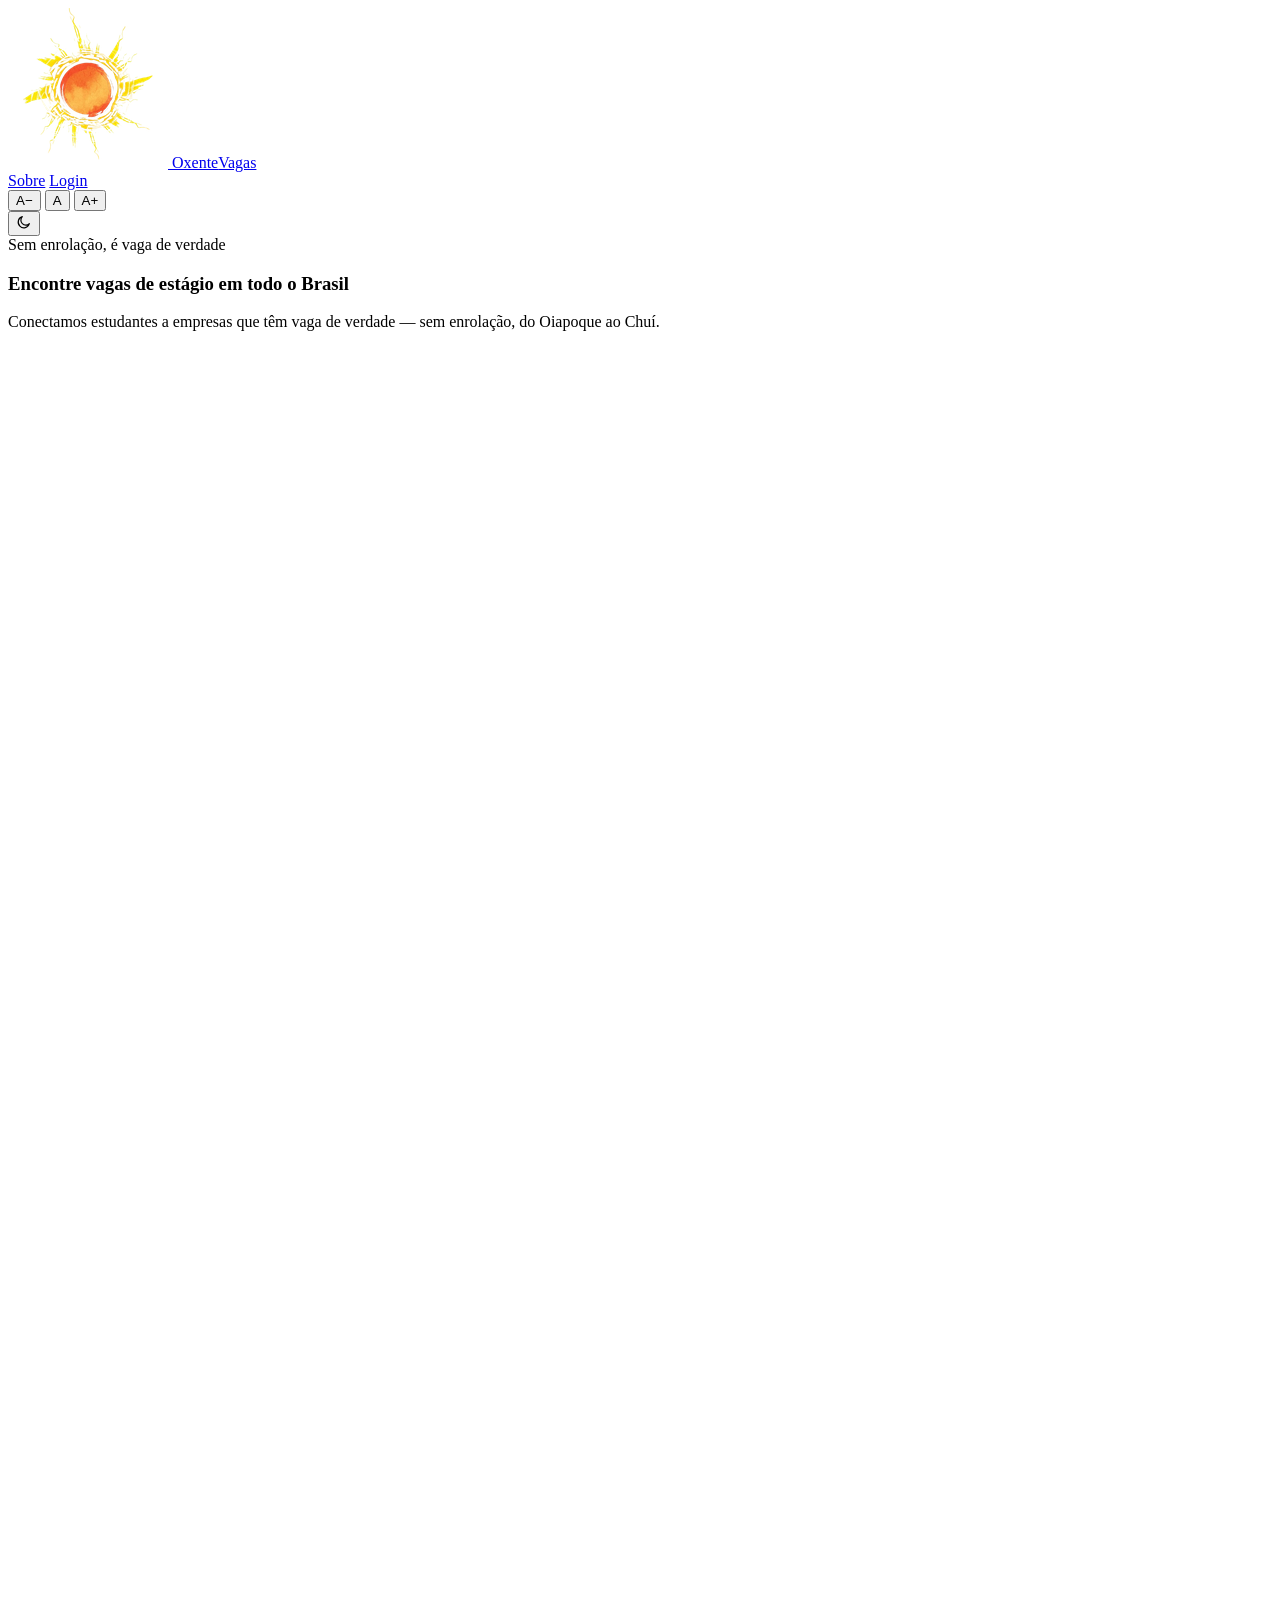
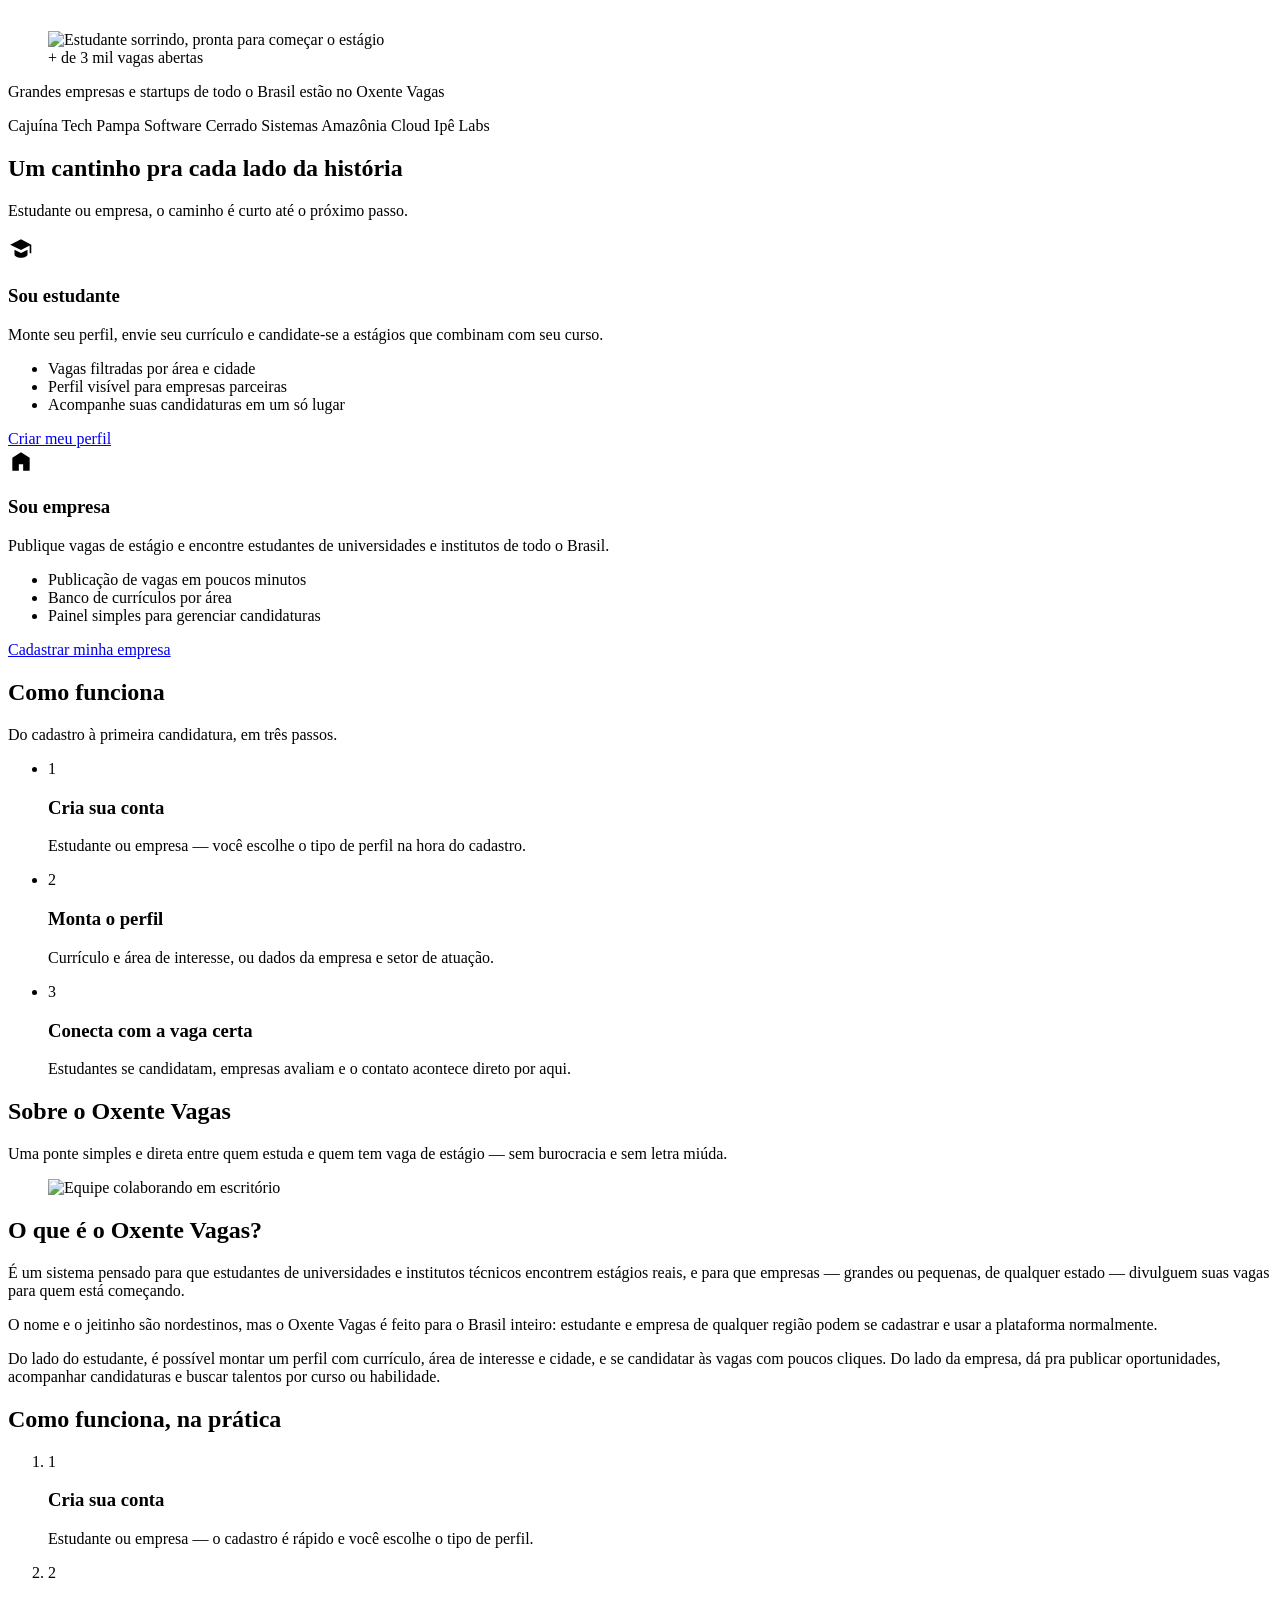
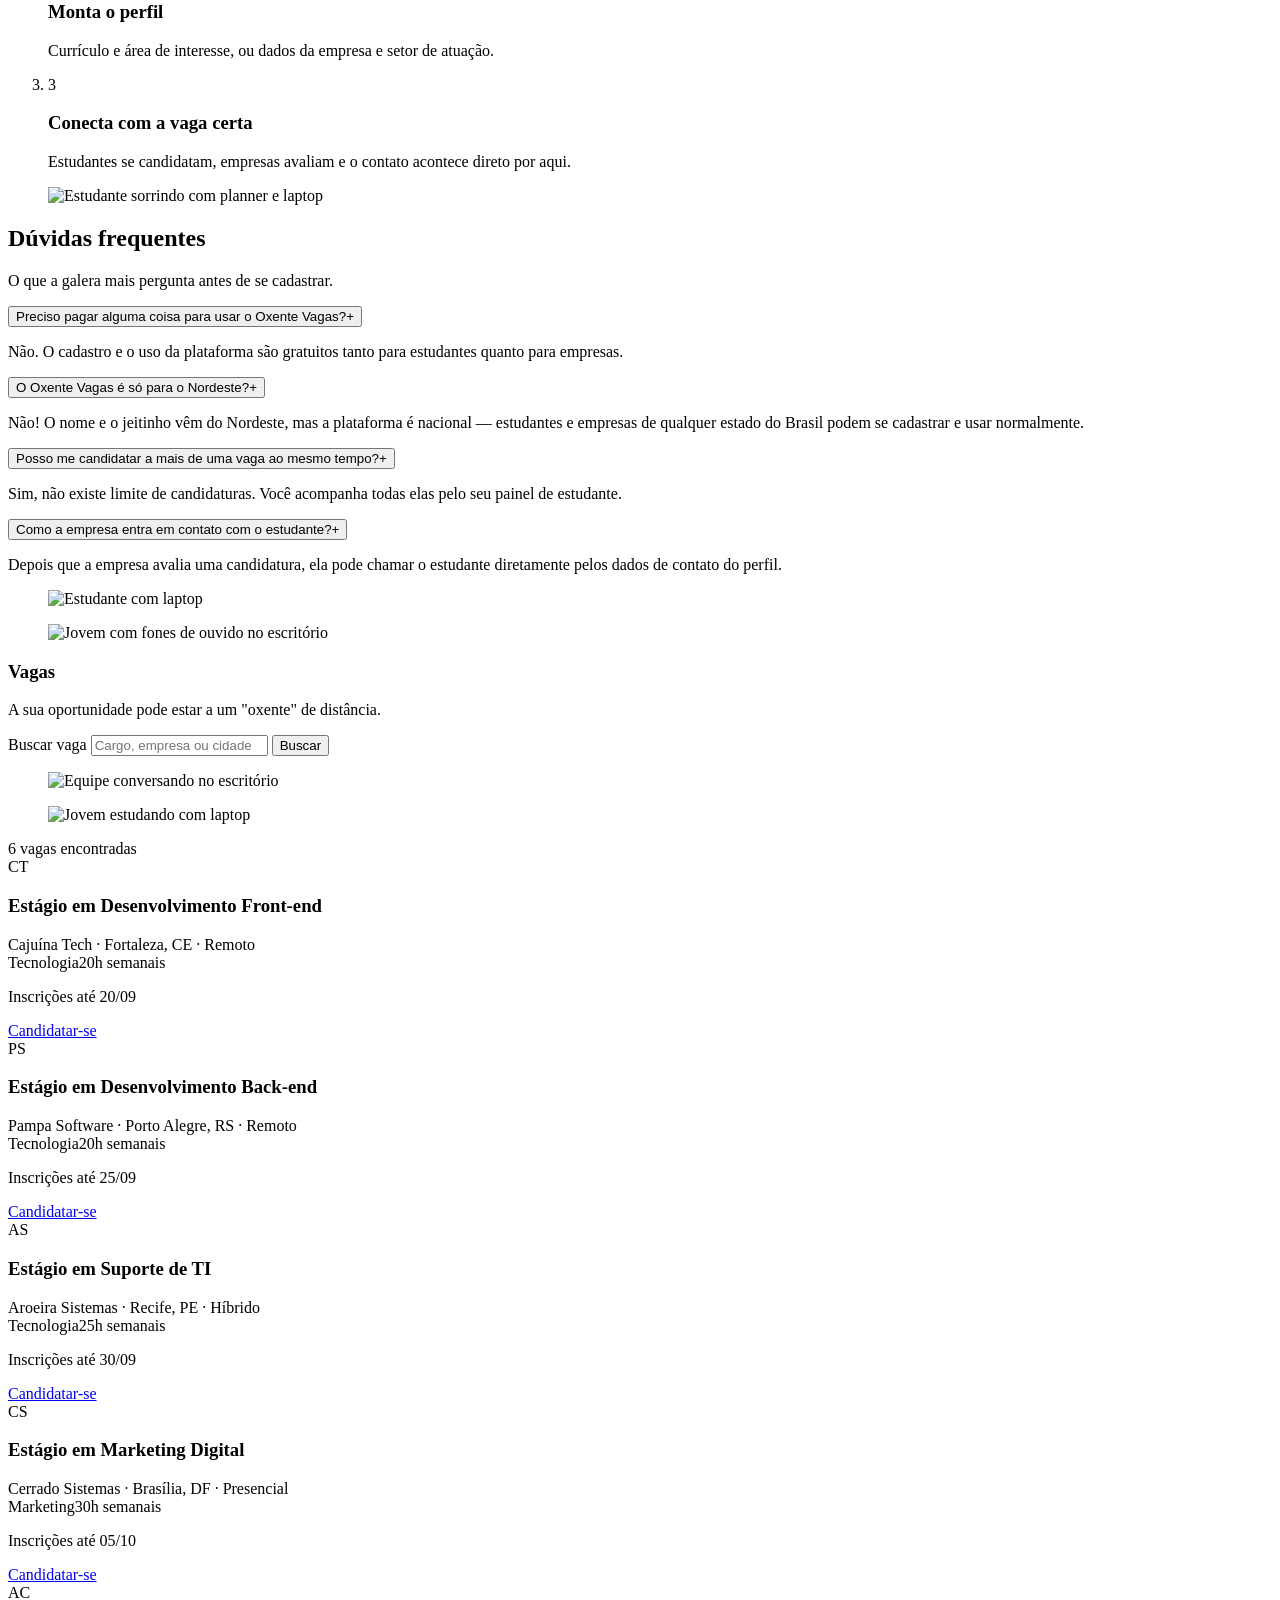
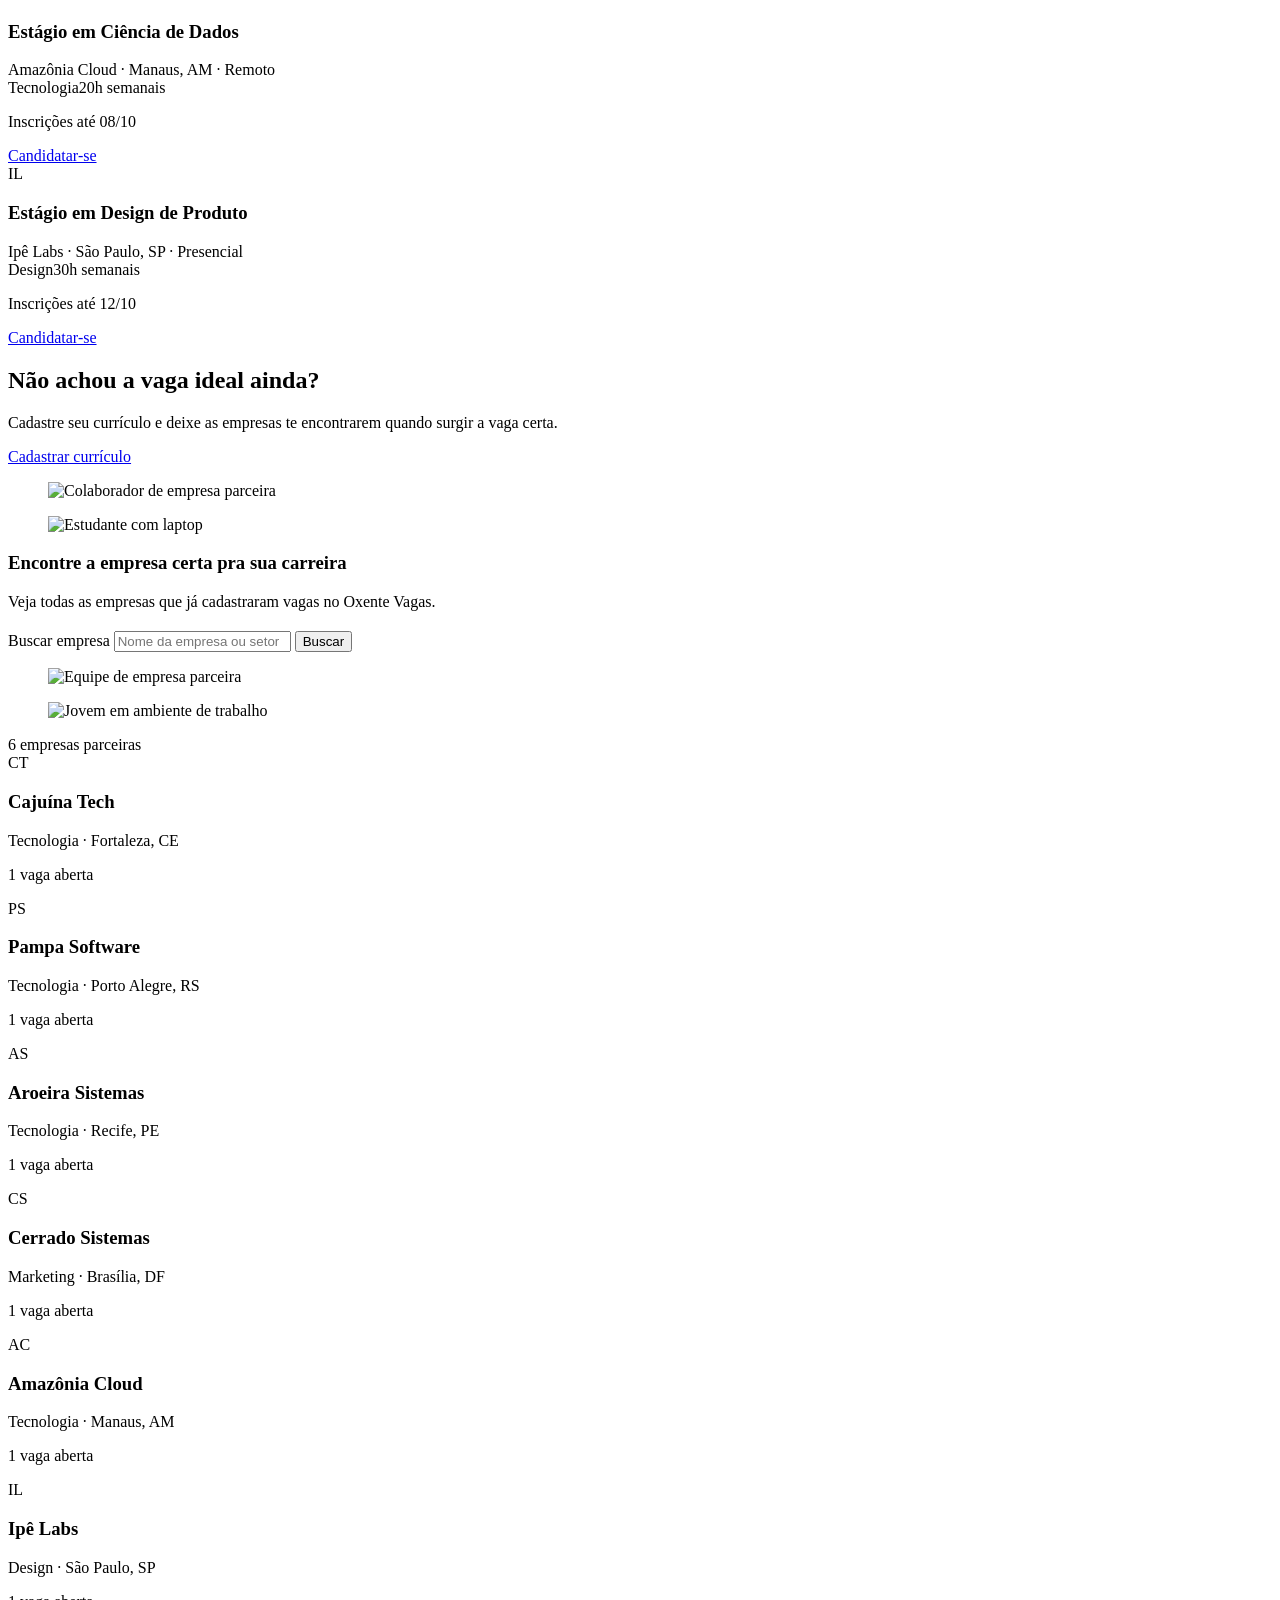
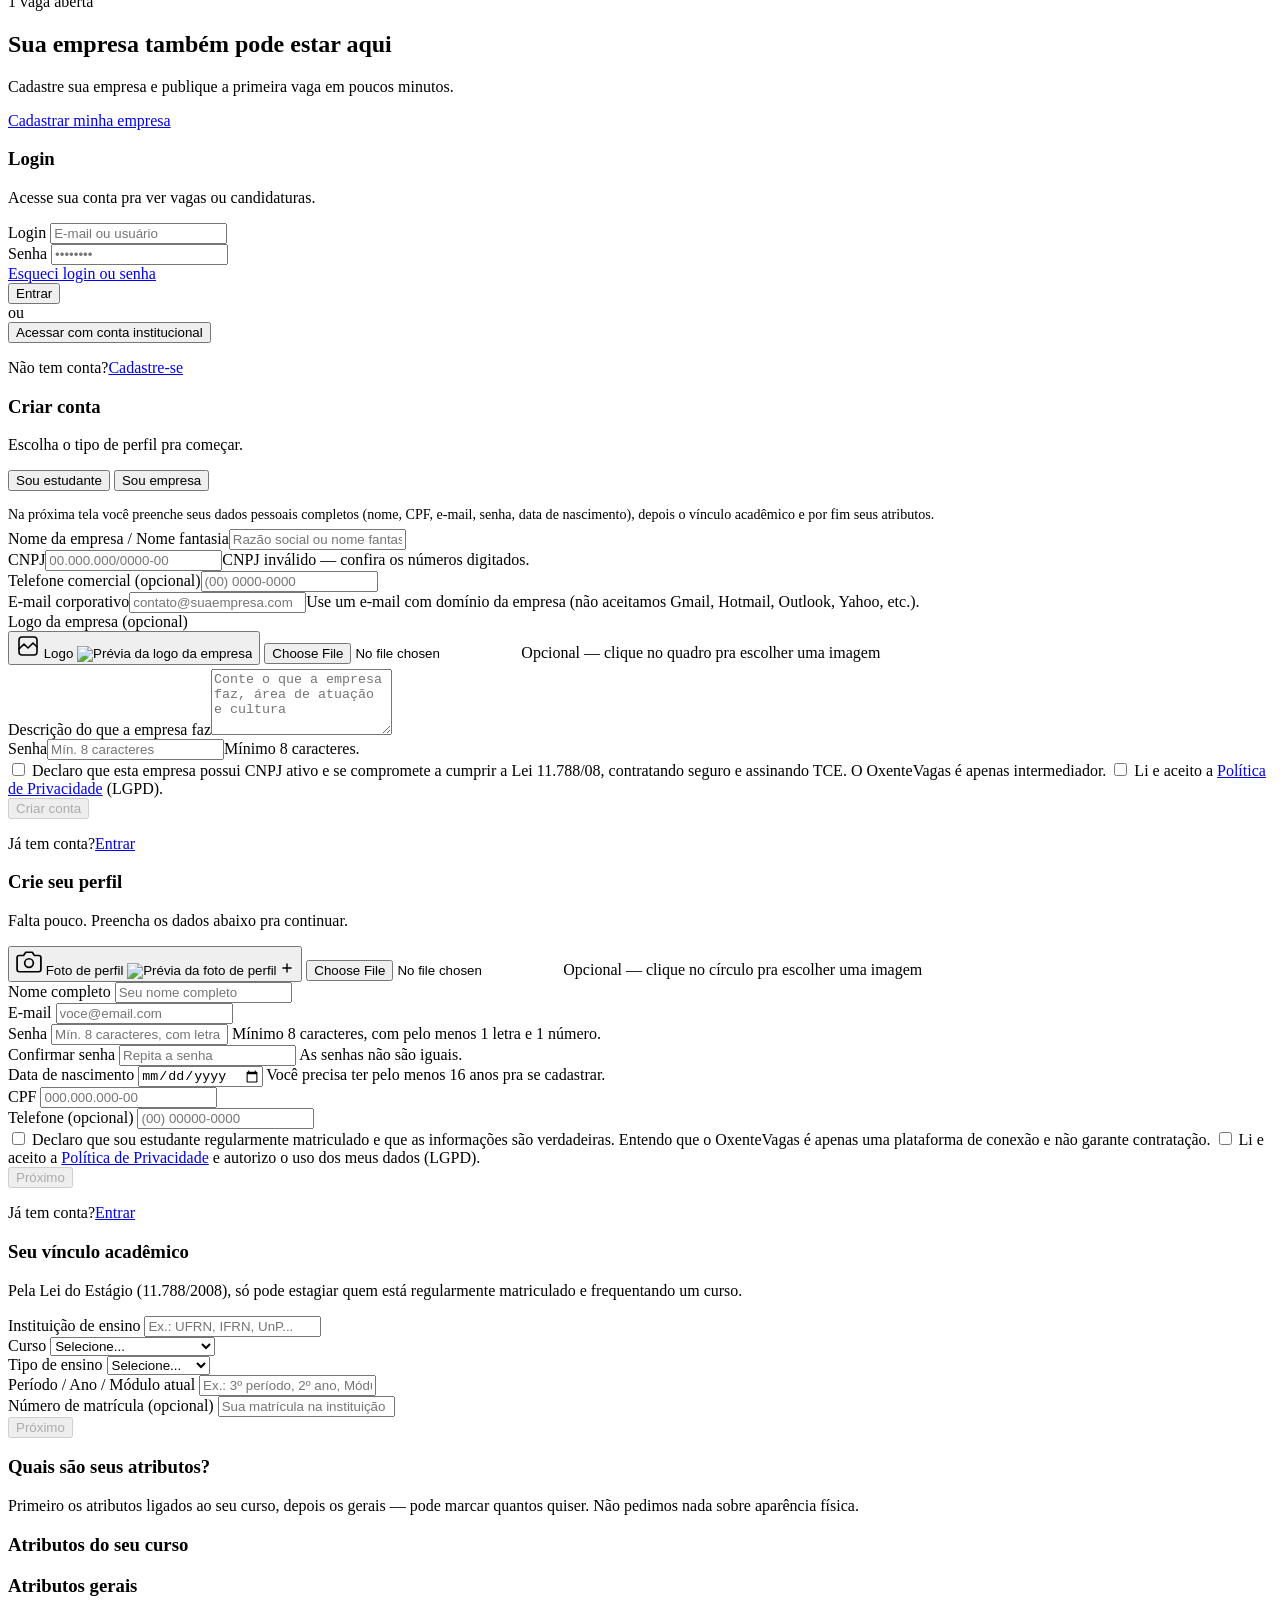
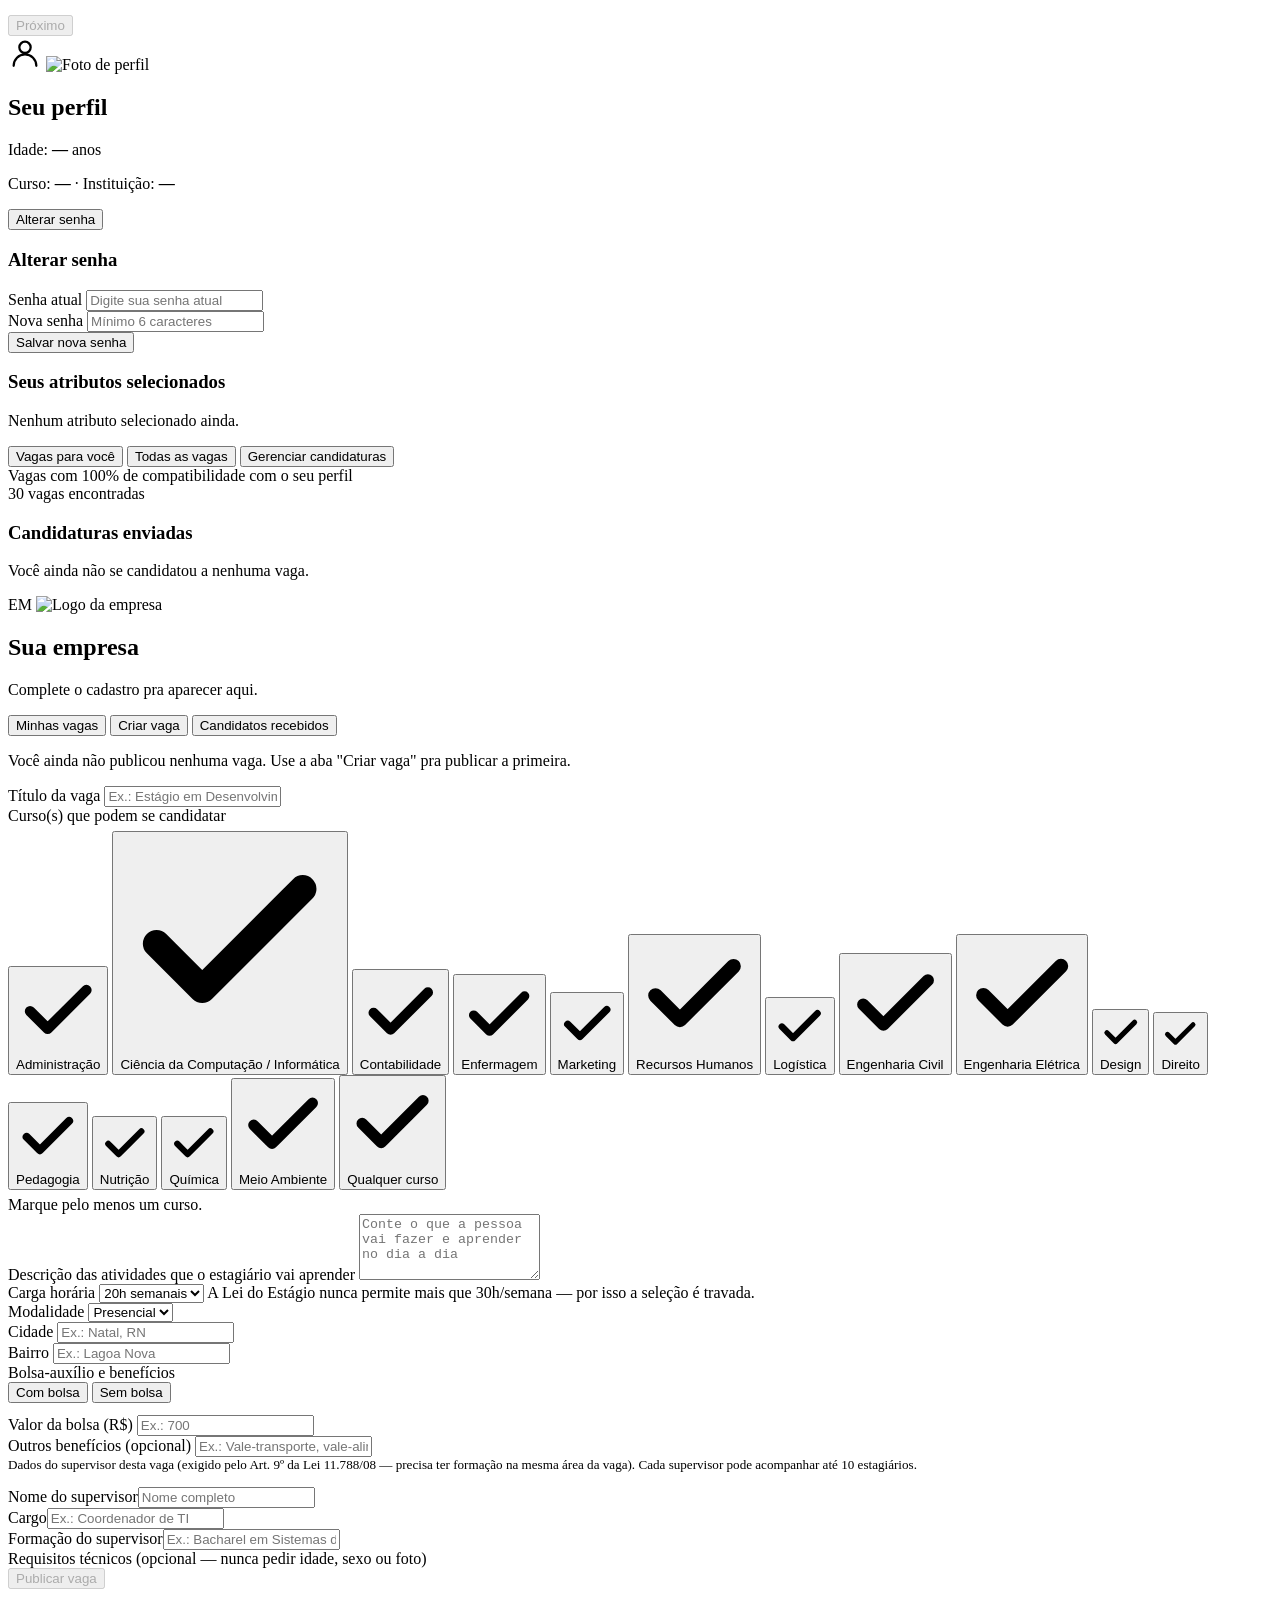
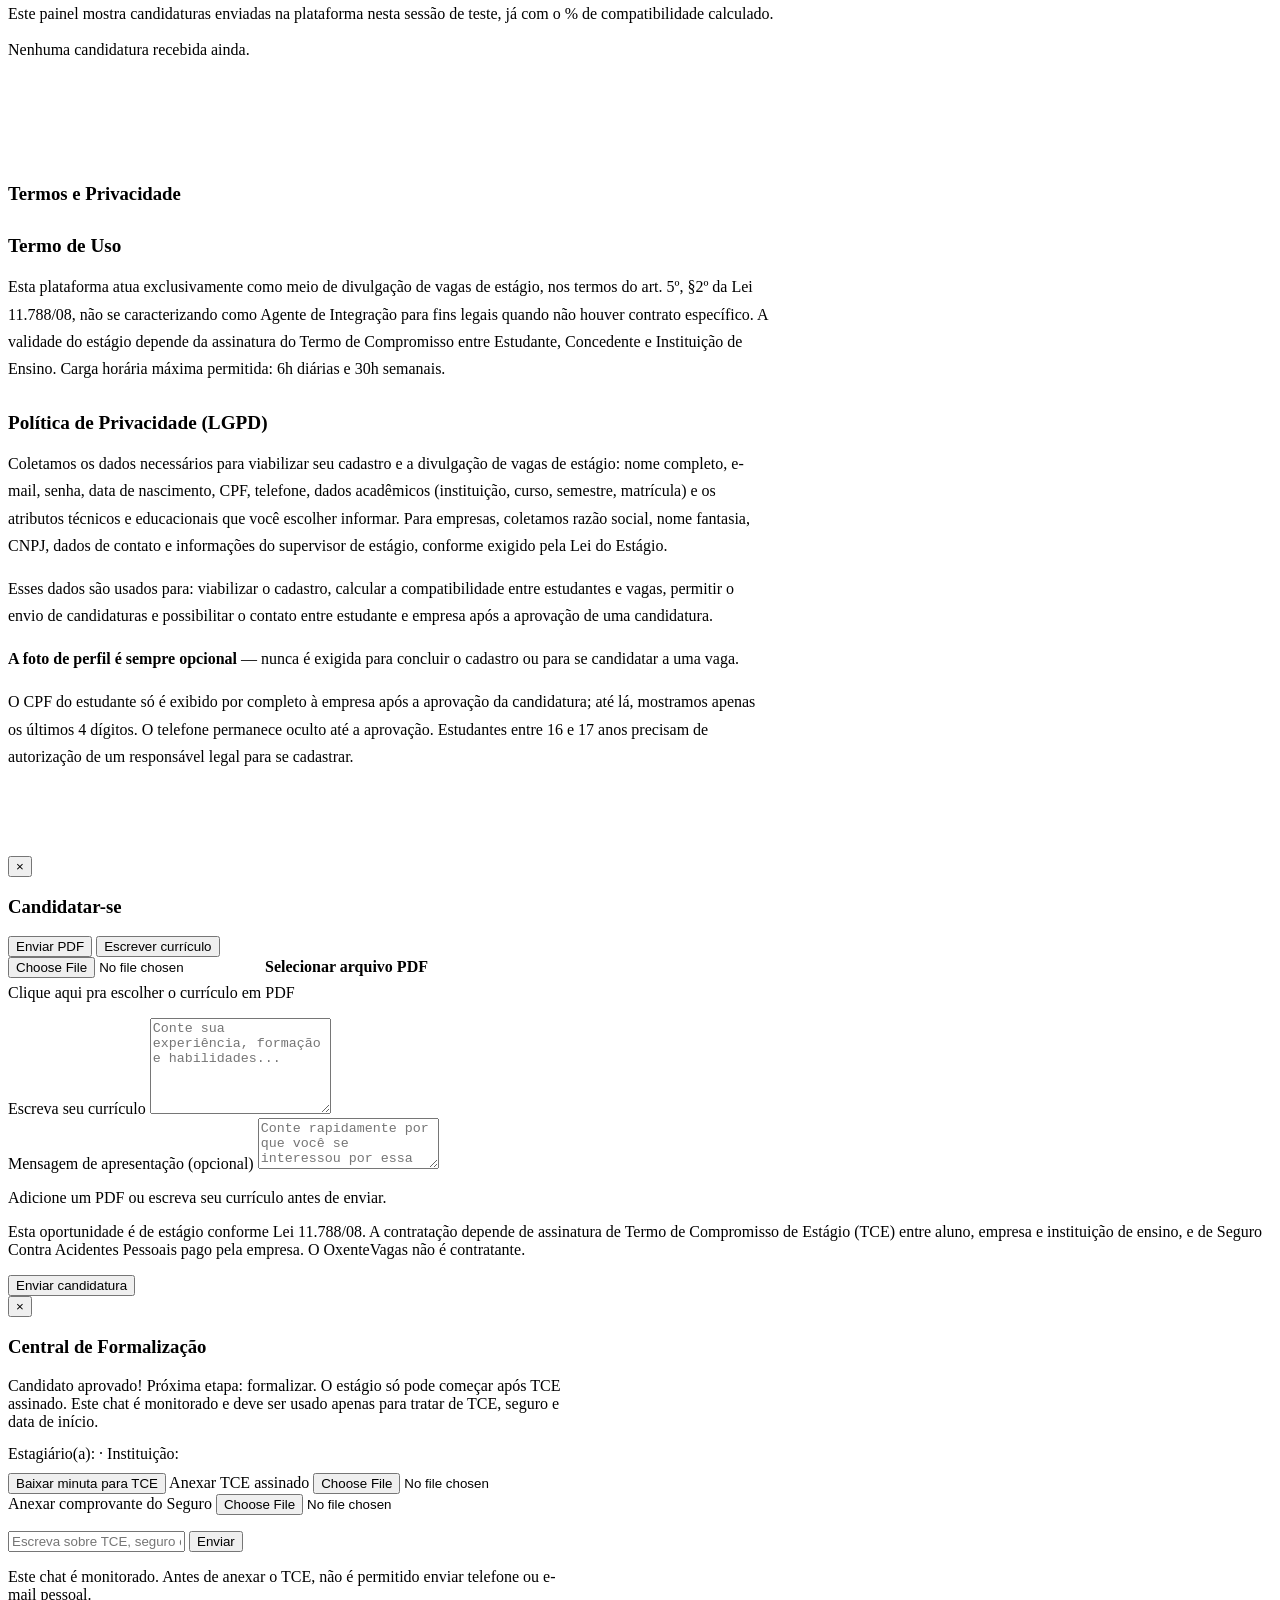
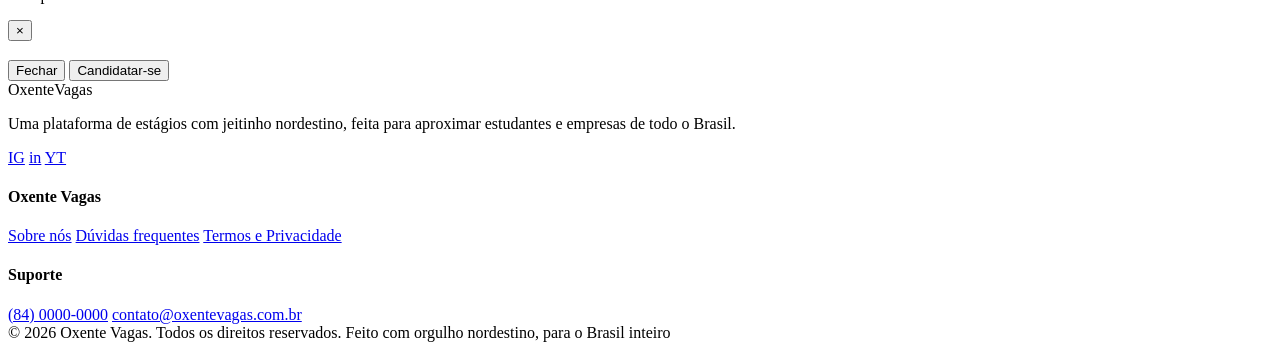
==== commit f05ca0e1: "redising do oxente vagas- josé gabriel demos mais uma mexida no desing do site,ainda não tá como que" ====
--- a/Páginas/index.html
+++ b/Páginas/index.html
@@ -1,81 +1,98 @@
 <!DOCTYPE html>
-<!-- para esse html vou pedir ajuda para IA -->
 <html lang="pt-BR">
 <head>
 <meta charset="UTF-8">
 <meta name="viewport" content="width=device-width, initial-scale=1.0">
-<title>Oxente Vagas, Estágios que combinam com você</title>
+<title>Oxente Vagas — Estágios que combinam com você</title>
 <meta name="description" content="Oxente Vagas conecta estudantes e empresas de todo o Brasil para vagas de estágio, com aquele jeitinho nordestino.">
-<link rel="stylesheet" href="style.css">
+
+<link rel="stylesheet" href="estilos.css">
+
 </head>
 <body>
 
-<header class="site-header" id="site-header">
-  <div class="container">
-    <a href="#home" class="brand">
-      <img class="brand-mark" src="[data-uri]" alt="Sol - logo Oxente Vagas">
-      <span class="brand-word">Oxente<span>Vagas</span></span>
+<header class="cabecalho-site" id="cabecalho-site">
+  <div class="conteiner">
+    <a href="#home" class="marca" data-nav-link data-page-target="home">
+      <img class="simbolo-marca" src="[data-uri]" alt="Sol - logo Oxente Vagas">
+      <span class="nome-marca">Oxente<span>Vagas</span></span>
     </a>
-    <nav class="header-nav" aria-label="Principal">
-      <a href="#sobre" class="button button-sun">Sobre</a>
-      <a href="#login" class="button button-sun">Login</a>
+    <nav class="cabecalho-centro" aria-label="Navegação principal">
+      <a href="#sobre" class="botao botao-sol" data-nav-link data-page-target="sobre">Sobre</a>
+      <a href="#login" class="botao botao-sol" data-nav-link data-page-target="login">Login</a>
     </nav>
-    <div class="header-utilidades">
-      <div class="zoom-controls" role="group" aria-label="Ajustar zoom da página">
-        <button type="button" id="zoom-out" title="Diminuir zoom" aria-label="Diminuir zoom">A−</button>
-        <button type="button" id="zoom-reset" title="Restaurar zoom padrão" aria-label="Restaurar zoom padrão">A</button>
-        <button type="button" id="zoom-in" title="Aumentar zoom" aria-label="Aumentar zoom">A+</button>
-      </div>
-      <button type="button" id="dark-mode-toggle" class="icon-toggle" title="Ativar modo escuro" aria-label="Ativar modo escuro" aria-pressed="false">
-        <svg id="icon-moon" viewBox="0 0 24 24" fill="none" stroke="currentColor" stroke-width="1.8" stroke-linecap="round" stroke-linejoin="round" width="16" height="16"><path d="M20 14.5A8.5 8.5 0 1 1 9.5 4a6.5 6.5 0 0 0 10.5 10.5Z"/></svg>
-        <svg id="icon-sun" viewBox="0 0 24 24" fill="none" stroke="currentColor" stroke-width="1.8" stroke-linecap="round" stroke-linejoin="round" width="16" height="16" hidden><circle cx="12" cy="12" r="4"/><path d="M12 2v2M12 20v2M4 12H2M22 12h-2M4.9 4.9l1.4 1.4M17.7 17.7l1.4 1.4M4.9 19.1l1.4-1.4M17.7 6.3l1.4-1.4"/></svg>
+    <div class="cabecalho-utilidades">
+      <div class="controles-zoom" role="group" aria-label="Ajustar zoom da página">
+        <button type="button" id="zoom-diminuir" title="Diminuir zoom" aria-label="Diminuir zoom">A−</button>
+        <button type="button" id="zoom-restaurar" title="Restaurar zoom padrão" aria-label="Restaurar zoom padrão">A</button>
+        <button type="button" id="zoom-aumentar" title="Aumentar zoom" aria-label="Aumentar zoom">A+</button>
+      </div>
+      <button type="button" id="alternar-modo-escuro" class="botao-icone" title="Ativar modo escuro" aria-label="Ativar modo escuro" aria-pressed="false">
+        <svg id="icone-lua" viewBox="0 0 24 24" fill="none" stroke="currentColor" stroke-width="1.8" stroke-linecap="round" stroke-linejoin="round" width="16" height="16"><path d="M20 14.5A8.5 8.5 0 1 1 9.5 4a6.5 6.5 0 0 0 10.5 10.5Z"/></svg>
+        <svg id="icone-sol" viewBox="0 0 24 24" fill="none" stroke="currentColor" stroke-width="1.8" stroke-linecap="round" stroke-linejoin="round" width="16" height="16" style="display:none;"><circle cx="12" cy="12" r="4"/><path d="M12 2v2M12 20v2M4 12H2M22 12h-2M4.9 4.9l1.4 1.4M17.7 17.7l1.4 1.4M4.9 19.1l1.4-1.4M17.7 6.3l1.4-1.4"/></svg>
       </button>
     </div>
   </div>
 </header>
 
 <main>
-<section class="screen" data-screen="home">
-
-  <section class="hero-home">
-    <div class="container hero-home-grid">
-      <div class="hero-home-copy">
+<section class="pagina" data-page="home">
+
+  <section class="destaque-inicio">
+    <div class="conteiner destaque-inicio-grade">
+      <div class="destaque-inicio-texto">
+        <span class="rotulo">Sem enrolação, é vaga de verdade</span>
         <h1>Encontre vagas de estágio em todo o Brasil</h1>
-        <p class="hero-home-lead">Conectamos estudantes a empresas que têm vaga de verdade — sem enrolação, do Oiapoque ao Chuí.</p>
-      </div>
-
-      <div class="hero-home-art">
-        <div class="device-showcase">
-          <img src="[data-uri]" alt="Ilustração de notebook, monitor, tablet e celular representando acesso multiplataforma">
-        </div>
-      </div>
-    </div>
-  </section>
-
-  <section class="partners-strip">
-    <div class="container">
-      <p>Grandes empresas e startups de todo o Brasil estão no <span class="brand-highlight">Oxente Vagas</span></p>
-      <ul class="partners-list">
-        <li>Cajuína Tech</li>
-        <li>Pampa Software</li>
-        <li>Cerrado Sistemas</li>
-        <li>Amazônia Cloud</li>
-        <li>Ipê Labs</li>
-      </ul>
-    </div>
-  </section>
-
-  <div class="cordel-divider" role="presentation"></div>
-
-  <section class="audiences">
-    <div class="container">
-      <header class="section-heading">
+        <p class="destaque-inicio-chamada">Conectamos estudantes a empresas que têm vaga de verdade — sem enrolação, do Oiapoque ao Chuí.</p>
+      </div>
+
+      <div class="destaque-inicio-arte">
+        <svg class="decoracao-sol" viewBox="0 0 64 64" fill="none" aria-hidden="true">
+          <circle cx="32" cy="32" r="12" fill="var(--sun)"/>
+          <g stroke="var(--sun)" stroke-width="4" stroke-linecap="round">
+            <line x1="32" y1="2" x2="32" y2="12"/>
+            <line x1="32" y1="52" x2="32" y2="62"/>
+            <line x1="2" y1="32" x2="12" y2="32"/>
+            <line x1="52" y1="32" x2="62" y2="32"/>
+            <line x1="10" y1="10" x2="17" y2="17"/>
+            <line x1="47" y1="47" x2="54" y2="54"/>
+            <line x1="54" y1="10" x2="47" y2="17"/>
+            <line x1="17" y1="47" x2="10" y2="54"/>
+          </g>
+        </svg>
+        <span class="decoracao-pontos"></span>
+        <figure class="vitrine-dispositivo">
+          <img src="https://images.unsplash.com/photo-1544717305-2782549b5136?auto=format&amp;fit=crop&amp;w=720&amp;q=80" alt="Estudante sorrindo, pronta para começar o estágio" loading="lazy">
+          <div class="selo-dispositivo"><span class="ponto"></span> + de 3 mil vagas abertas</div>
+        </figure>
+      </div>
+    </div>
+  </section>
+
+  <section class="faixa-logos">
+    <div class="conteiner">
+      <p>Grandes empresas e startups de todo o Brasil estão no <span class="realce">Oxente Vagas</span></p>
+      <div class="linha-logos">
+        <span>Cajuína Tech</span>
+        <span>Pampa Software</span>
+        <span>Cerrado Sistemas</span>
+        <span>Amazônia Cloud</span>
+        <span>Ipê Labs</span>
+      </div>
+    </div>
+  </section>
+
+  <div class="divisor-cordel" role="presentation"></div>
+
+  <section class="caminhos">
+    <div class="conteiner">
+      <div class="titulo-secao">
         <h2>Um cantinho pra cada lado da história</h2>
         <p>Estudante ou empresa, o caminho é curto até o próximo passo.</p>
-      </header>
-      <div class="audience-grid">
-        <div class="audience-card">
-          <div class="audience-card-icon">
+      </div>
+      <div class="grade-caminhos">
+        <article class="cartao-caminho">
+          <div class="envoltorio-icone">
             <svg width="26" height="26" viewBox="0 0 24 24" fill="none"><path d="M12 3 2 8l10 5 8-4.2V16h1.5V8L12 3Z" fill="currentColor"/><path d="M6 12.6V17c0 1.7 2.7 3 6 3s6-1.3 6-3v-4.4l-6 3-6-3Z" fill="currentColor"/></svg>
           </div>
           <h3>Sou estudante</h3>
@@ -85,11 +102,11 @@
             <li>Perfil visível para empresas parceiras</li>
             <li>Acompanhe suas candidaturas em um só lugar</li>
           </ul>
-          <a href="#criar-perfil" class="button button-outline">Criar meu perfil</a>
-        </div>
-
-        <div class="audience-card audience-card-company">
-          <div class="audience-card-icon">
+          <a href="#criar-perfil" class="botao botao-contorno" data-nav-link data-page-target="criar-perfil">Criar meu perfil</a>
+        </article>
+
+        <article class="cartao-caminho para-empresa">
+          <div class="envoltorio-icone">
             <svg width="26" height="26" viewBox="0 0 24 24" fill="none"><path d="M4 21V9l8-5 8 5v12h-6v-6H10v6H4Z" fill="currentColor"/></svg>
           </div>
           <h3>Sou empresa</h3>
@@ -99,55 +116,55 @@
             <li>Banco de currículos por área</li>
             <li>Painel simples para gerenciar candidaturas</li>
           </ul>
-          <a href="#cadastro-empresa" class="button button-outline">Cadastrar minha empresa</a>
-        </div>
+          <a href="#cadastro-empresa" class="botao botao-contorno" data-nav-link data-page-target="cadastro">Cadastrar minha empresa</a>
+        </article>
       </div>
     </div>
   </section>
 
   <section>
-    <div class="how-it-works">
-      <div class="container">
-        <header class="section-heading">
+    <div class="faixa-processo">
+      <div class="conteiner">
+        <div class="titulo-secao">
           <h2>Como funciona</h2>
           <p>Do cadastro à primeira candidatura, em três passos.</p>
-        </header>
-        <ol class="how-it-works-grid">
-          <li class="how-it-works-step">
-            <span class="how-it-works-number">1</span>
+        </div>
+        <ul class="grade-processo">
+          <li class="item-processo">
+            <span class="numero-processo">1</span>
             <h3>Cria sua conta</h3>
             <p>Estudante ou empresa — você escolhe o tipo de perfil na hora do cadastro.</p>
           </li>
-          <li class="how-it-works-step">
-            <span class="how-it-works-number">2</span>
+          <li class="item-processo">
+            <span class="numero-processo">2</span>
             <h3>Monta o perfil</h3>
             <p>Currículo e área de interesse, ou dados da empresa e setor de atuação.</p>
           </li>
-          <li class="how-it-works-step">
-            <span class="how-it-works-number">3</span>
+          <li class="item-processo">
+            <span class="numero-processo">3</span>
             <h3>Conecta com a vaga certa</h3>
             <p>Estudantes se candidatam, empresas avaliam e o contato acontece direto por aqui.</p>
           </li>
-        </ol>
-      </div>
-    </div>
-  </section>
-</section>
-
-<section class="screen" data-screen="sobre">
-  <header class="tone-navy">
-    <div class="container inner-hero">
+        </ul>
+      </div>
+    </div>
+  </section>
+</section>
+
+<section class="pagina" data-page="sobre">
+  <header class="tom-marinho">
+    <div class="conteiner destaque-interno">
       <h1>Sobre o Oxente Vagas</h1>
-      <p class="hero-subtitle">Uma ponte simples e direta entre quem estuda e quem tem vaga de estágio — sem burocracia e sem letra miúda.</p>
+      <p class="chamada">Uma ponte simples e direta entre quem estuda e quem tem vaga de estágio — sem burocracia e sem letra miúda.</p>
     </div>
   </header>
 
-  <section class="about-block">
-    <div class="container about-grid">
-      <div class="about-art">
+  <section class="bloco-sobre">
+    <div class="conteiner sobre-grade">
+      <figure class="sobre-arte">
         <img src="https://images.unsplash.com/photo-1758873269317-51888e824b28?fm=jpg&q=70&w=700&auto=format&fit=crop" alt="Equipe colaborando em escritório">
-      </div>
-      <div>
+      </figure>
+      <div >
         <h2>O que é o Oxente Vagas?</h2>
         <p>É um sistema pensado para que estudantes de universidades e institutos técnicos encontrem estágios reais, e para que empresas — grandes ou pequenas, de qualquer estado — divulguem suas vagas para quem está começando.</p>
         <p>O nome e o jeitinho são nordestinos, mas o Oxente Vagas é feito para o Brasil inteiro: estudante e empresa de qualquer região podem se cadastrar e usar a plataforma normalmente.</p>
@@ -156,453 +173,448 @@
     </div>
   </section>
 
-  <section class="about-block about-block-flush">
-    <div class="container about-grid about-grid-reversed">
-      <div>
+  <section class="bloco-sobre" style="padding-top:0;">
+    <div class="conteiner sobre-grade invertido">
+      <div >
         <h2>Como funciona, na prática</h2>
-        <ol class="practice-steps">
-          <li class="practice-step">
-            <span class="practice-step-number">1</span>
+        <ol class="lista-passos">
+          <li class="item-passo">
+            <span class="numero-passo">1</span>
             <div><h3>Cria sua conta</h3><p>Estudante ou empresa — o cadastro é rápido e você escolhe o tipo de perfil.</p></div>
           </li>
-          <li class="practice-step">
-            <span class="practice-step-number">2</span>
+          <li class="item-passo">
+            <span class="numero-passo">2</span>
             <div><h3>Monta o perfil</h3><p>Currículo e área de interesse, ou dados da empresa e setor de atuação.</p></div>
           </li>
-          <li class="practice-step">
-            <span class="practice-step-number">3</span>
+          <li class="item-passo">
+            <span class="numero-passo">3</span>
             <div><h3>Conecta com a vaga certa</h3><p>Estudantes se candidatam, empresas avaliam e o contato acontece direto por aqui.</p></div>
           </li>
         </ol>
       </div>
-      <div class="about-art">
+      <figure class="sobre-arte">
         <img src="https://images.unsplash.com/photo-1765648636199-5209ecbaf9a8?fm=jpg&q=70&w=700&auto=format&fit=crop" alt="Estudante sorrindo com planner e laptop">
-      </div>
-    </div>
-  </section>
-
-  <div class="cordel-divider" role="presentation"></div>
-
-  <section class="faq-section">
-    <div class="container">
-      <header class="section-heading">
+      </figure>
+    </div>
+  </section>
+
+  <div class="divisor-cordel" role="presentation"></div>
+
+  <section class="secao-faq">
+    <div class="conteiner">
+      <div class="titulo-secao">
         <h2>Dúvidas frequentes</h2>
         <p>O que a galera mais pergunta antes de se cadastrar.</p>
-      </header>
-      <ul class="faq-list">
-        <div class="faq-item is-open">
-          <h3><button type="button" class="faq-question">Preciso pagar alguma coisa para usar o Oxente Vagas?<span class="faq-icon">+</span></button></h3>
-          <div class="faq-answer"><p>Não. O cadastro e o uso da plataforma são gratuitos tanto para estudantes quanto para empresas.</p></div>
-        </div>
-        <li class="faq-item">
-          <h3><button type="button" class="faq-question">O Oxente Vagas é só para o Nordeste?<span class="faq-icon">+</span></button></h3>
-          <div class="faq-answer"><p>Não! O nome e o jeitinho vêm do Nordeste, mas a plataforma é nacional — estudantes e empresas de qualquer estado do Brasil podem se cadastrar e usar normalmente.</p></div>
-        </li>
-        <li class="faq-item">
-          <h3><button type="button" class="faq-question">Posso me candidatar a mais de uma vaga ao mesmo tempo?<span class="faq-icon">+</span></button></h3>
-          <div class="faq-answer"><p>Sim, não existe limite de candidaturas. Você acompanha todas elas pelo seu painel de estudante.</p></div>
-        </li>
-        <li class="faq-item">
-          <h3><button type="button" class="faq-question">Como a empresa entra em contato com o estudante?<span class="faq-icon">+</span></button></h3>
-          <div class="faq-answer"><p>Depois que a empresa avalia uma candidatura, ela pode chamar o estudante diretamente pelos dados de contato do perfil.</p></div>
-        </li>
-      </ul>
-    </div>
-  </section>
-</section>
-<!-- cansei, continuo depois -->
-<section class="screen" data-screen="vagas">
-  <header class="tone-navy collage-hero">
-    <div class="container collage-grid">
-      <div class="collage-side">
-        <div class="collage-photo collage-photo-tall"><img src="https://images.unsplash.com/photo-1765648636199-5209ecbaf9a8?fm=jpg&q=70&w=300&auto=format&fit=crop" alt="Estudante com laptop"></div>
-        <div class="collage-photo collage-photo-small"><img src="https://images.unsplash.com/photo-1758611972308-ba5004bee3e4?fm=jpg&q=70&w=300&auto=format&fit=crop" alt="Jovem com fones de ouvido no escritório"></div>
-      </div>
-
-      <div class="collage-center">
+      </div>
+      <div class="faq-lista">
+        <div class="faq-item aberto">
+          <button class="faq-pergunta">Preciso pagar alguma coisa para usar o Oxente Vagas?<span class="faq-mais">+</span></button>
+          <div class="faq-resposta"><p>Não. O cadastro e o uso da plataforma são gratuitos tanto para estudantes quanto para empresas.</p></div>
+        </div>
+        <div class="faq-item">
+          <button class="faq-pergunta">O Oxente Vagas é só para o Nordeste?<span class="faq-mais">+</span></button>
+          <div class="faq-resposta"><p>Não! O nome e o jeitinho vêm do Nordeste, mas a plataforma é nacional — estudantes e empresas de qualquer estado do Brasil podem se cadastrar e usar normalmente.</p></div>
+        </div>
+        <div class="faq-item">
+          <button class="faq-pergunta">Posso me candidatar a mais de uma vaga ao mesmo tempo?<span class="faq-mais">+</span></button>
+          <div class="faq-resposta"><p>Sim, não existe limite de candidaturas. Você acompanha todas elas pelo seu painel de estudante.</p></div>
+        </div>
+        <div class="faq-item">
+          <button class="faq-pergunta">Como a empresa entra em contato com o estudante?<span class="faq-mais">+</span></button>
+          <div class="faq-resposta"><p>Depois que a empresa avalia uma candidatura, ela pode chamar o estudante diretamente pelos dados de contato do perfil.</p></div>
+        </div>
+      </div>
+    </div>
+  </section>
+</section>
+
+<section class="pagina" data-page="vagas">
+  <section class="tom-marinho colagem-destaque">
+    <div class="conteiner colagem-grade">
+      <div class="colagem-lateral">
+        <figure class="colagem-foto alta"><img src="https://images.unsplash.com/photo-1765648636199-5209ecbaf9a8?fm=jpg&q=70&w=300&auto=format&fit=crop" alt="Estudante com laptop"></figure>
+        <figure class="colagem-foto pequena"><img src="https://images.unsplash.com/photo-1758611972308-ba5004bee3e4?fm=jpg&q=70&w=300&auto=format&fit=crop" alt="Jovem com fones de ouvido no escritório"></figure>
+      </div>
+
+      <div class="colagem-centro">
         <h1>Vagas</h1>
-        <p class="hero-subtitle">A sua oportunidade pode estar a um "oxente" de distância.</p>
-        <form class="search-form" role="search" data-demo>
-          <label for="busca-vagas" class="visually-hidden">Buscar vaga</label>
-          <input id="busca-vagas" type="text" placeholder="Cargo, empresa ou cidade">
-          <button type="submit" class="button button-primary">Buscar</button>
+        <p class="chamada">A sua oportunidade pode estar a um "oxente" de distância.</p>
+        <form class="cartao-busca" data-demo>
+          <label for="busca-vagas" class="visualmente-oculto">Buscar vaga</label>
+          <input id="busca-vagas" placeholder="Cargo, empresa ou cidade">
+          <button type="submit" class="botao botao-primario">Buscar</button>
         </form>
       </div>
 
-      <div class="collage-side collage-side-end">
-        <div class="collage-photo collage-photo-small"><img src="https://images.unsplash.com/photo-1758873269317-51888e824b28?fm=jpg&q=70&w=300&auto=format&fit=crop" alt="Equipe conversando no escritório"></div>
-        <div class="collage-photo collage-photo-tall"><img src="https://images.unsplash.com/photo-1758611971587-ddc6656822d9?fm=jpg&q=70&w=300&auto=format&fit=crop" alt="Jovem estudando com laptop"></div>
-      </div>
-    </div>
-  </header>
-
-  <section class="listing-section">
-    <div class="container">
-      <div class="listing-toolbar">
-        <p class="result-count">6 vagas encontradas</p>
-      </div>
-
-      <ul class="vaga-grid">
-        <li><article class="vaga-card">
-          <div class="vaga-details">
-            <div class="empresa-logo">CT</div>
+      <div class="colagem-lateral direita">
+        <figure class="colagem-foto pequena"><img src="https://images.unsplash.com/photo-1758873269317-51888e824b28?fm=jpg&q=70&w=300&auto=format&fit=crop" alt="Equipe conversando no escritório"></figure>
+        <figure class="colagem-foto alta"><img src="https://images.unsplash.com/photo-1758611971587-ddc6656822d9?fm=jpg&q=70&w=300&auto=format&fit=crop" alt="Jovem estudando com laptop"></figure>
+      </div>
+    </div>
+  </section>
+
+  <section class="secao-listagem">
+    <div class="conteiner">
+      <div class="barra-listagem">
+        <span class="contagem-resultados">6 vagas encontradas</span>
+      </div>
+
+      <div class="grade-vagas">
+        <article class="vaga-cartao">
+          <div class="vaga-main">
+            <div class="vaga-logo">CT</div>
             <div>
               <h3>Estágio em Desenvolvimento Front-end</h3>
-              <p class="vaga-subtitle">Cajuína Tech · Fortaleza, CE · Remoto</p>
-              <ul class="vaga-tags"><li class="info-tag">Tecnologia</li><li class="info-tag info-tag-sun">20h semanais</li></ul>
-            </div>
-          </div>
-          <div class="vaga-aside">
-            <p class="vaga-prazo">Inscrições até 20/09</p>
-            <a href="#login" class="button button-outline button-small">Candidatar-se</a>
-          </div>
-        </article></li>
-
-        <li><article class="vaga-card">
-          <div class="vaga-details">
-            <div class="empresa-logo">PS</div>
+              <p style="margin:0;">Cajuína Tech · Fortaleza, CE · Remoto</p>
+              <div class="vaga-tags"><span class="etiqueta">Tecnologia</span><span class="etiqueta etiqueta-sol">20h semanais</span></div>
+            </div>
+          </div>
+          <div class="vaga-meta">
+            <p class="prazo">Inscrições até 20/09</p>
+            <a href="#login" class="botao botao-contorno botao-pequeno" data-nav-link data-page-target="login">Candidatar-se</a>
+          </div>
+        </article>
+
+        <article class="vaga-cartao">
+          <div class="vaga-main">
+            <div class="vaga-logo">PS</div>
             <div>
               <h3>Estágio em Desenvolvimento Back-end</h3>
-              <p class="vaga-subtitle">Pampa Software · Porto Alegre, RS · Remoto</p>
-              <ul class="vaga-tags"><li class="info-tag">Tecnologia</li><li class="info-tag info-tag-sun">20h semanais</li></ul>
-            </div>
-          </div>
-          <div class="vaga-semideia">
-            <p class="vaga-prazo">Inscrições até 25/09</p>
-            <a href="#login" class="button button-outline button-small">Candidatar-se</a>
-          </div>
-        </article></li>
-
-        <li><article class="vaga-card">
-          <div class="vaga-details">
-            <div class="empresa-logo">AS</div>
+              <p style="margin:0;">Pampa Software · Porto Alegre, RS · Remoto</p>
+              <div class="vaga-tags"><span class="etiqueta">Tecnologia</span><span class="etiqueta etiqueta-sol">20h semanais</span></div>
+            </div>
+          </div>
+          <div class="vaga-meta">
+            <p class="prazo">Inscrições até 25/09</p>
+            <a href="#login" class="botao botao-contorno botao-pequeno" data-nav-link data-page-target="login">Candidatar-se</a>
+          </div>
+        </article>
+
+        <article class="vaga-cartao">
+          <div class="vaga-main">
+            <div class="vaga-logo">AS</div>
             <div>
               <h3>Estágio em Suporte de TI</h3>
-              <p class="vaga-subtitle">Aroeira Sistemas · Recife, PE · Híbrido</p>
-              <ul class="vaga-tags"><li class="info-tag">Tecnologia</li><li class="info-tag info-tag-sun">25h semanais</li></ul>
-            </div>
-          </div>
-          <div class="vaga-semideia">
-            <p class="vaga-prazo">Inscrições até 30/09</p>
-            <a href="#login" class="button button-outline button-small">Candidatar-se</a>
-          </div>
-        </article></li>
-
-        <li><article class="vaga-card">
-          <div class="vaga-details">
-            <div class="empresa-logo">CS</div>
+              <p style="margin:0;">Aroeira Sistemas · Recife, PE · Híbrido</p>
+              <div class="vaga-tags"><span class="etiqueta">Tecnologia</span><span class="etiqueta etiqueta-sol">25h semanais</span></div>
+            </div>
+          </div>
+          <div class="vaga-meta">
+            <p class="prazo">Inscrições até 30/09</p>
+            <a href="#login" class="botao botao-contorno botao-pequeno" data-nav-link data-page-target="login">Candidatar-se</a>
+          </div>
+        </article>
+
+        <article class="vaga-cartao">
+          <div class="vaga-main">
+            <div class="vaga-logo">CS</div>
             <div>
               <h3>Estágio em Marketing Digital</h3>
-              <p class="vaga-subtitle">Cerrado Sistemas · Brasília, DF · Presencial</p>
-              <ul class="vaga-tags"><li class="info-tag">Marketing</li><li class="info-tag info-tag-sun">30h semanais</li></ul>
-            </div>
-          </div>
-          <div class="vaga-aside">
-            <p class="vaga-prazo">Inscrições até 05/10</p>
-            <a href="#login" class="button button-outline button-small">Candidatar-se</a>
-          </div>
-        </article></li>
-
-        <li><article class="vaga-card">
-          <div class="vaga-details">
-            <div class="empresa-logo">AC</div>
+              <p style="margin:0;">Cerrado Sistemas · Brasília, DF · Presencial</p>
+              <div class="vaga-tags"><span class="etiqueta">Marketing</span><span class="etiqueta etiqueta-sol">30h semanais</span></div>
+            </div>
+          </div>
+          <div class="vaga-meta">
+            <p class="prazo">Inscrições até 05/10</p>
+            <a href="#login" class="botao botao-contorno botao-pequeno" data-nav-link data-page-target="login">Candidatar-se</a>
+          </div>
+        </article>
+
+        <article class="vaga-cartao">
+          <div class="vaga-main">
+            <div class="vaga-logo">AC</div>
             <div>
               <h3>Estágio em Ciência de Dados</h3>
-              <p class="vaga-subtitle">Amazônia Cloud · Manaus, AM · Remoto</p>
-              <ul class="vaga-tags"><li class="info-tag">Tecnologia</li><li class="info-tag info-tag-sun">20h semanais</li></ul>
-            </div>
-          </div>
-          <div class="vaga-aside">
-            <p class="vaga-prazo">Inscrições até 08/10</p>
-            <a href="#login" class="button button-outline button-small">Candidatar-se</a>
-          </div>
-        </article></li>
-<!-- a IA ta me dando uns codigo cabuloso pra testar, se for util eu coloco -->
-        <li><article class="vaga-card">
-          <div class="vaga-details">
-            <div class="empresa-logo">IL</div>
+              <p style="margin:0;">Amazônia Cloud · Manaus, AM · Remoto</p>
+              <div class="vaga-tags"><span class="etiqueta">Tecnologia</span><span class="etiqueta etiqueta-sol">20h semanais</span></div>
+            </div>
+          </div>
+          <div class="vaga-meta">
+            <p class="prazo">Inscrições até 08/10</p>
+            <a href="#login" class="botao botao-contorno botao-pequeno" data-nav-link data-page-target="login">Candidatar-se</a>
+          </div>
+        </article>
+
+        <article class="vaga-cartao">
+          <div class="vaga-main">
+            <div class="vaga-logo">IL</div>
             <div>
               <h3>Estágio em Design de Produto</h3>
-              <p class="vaga-subtitle">Ipê Labs · São Paulo, SP · Presencial</p>
-              <ul class="vaga-tags"><li class="info-tag">Design</li><li class="info-tag info-tag-sun">30h semanais</li></ul>
-            </div>
-          </div>
-          <div class="vaga-aside">
-            <p class="vaga-prazo">Inscrições até 12/10</p>
-            <a href="#login" class="button button-outline button-small">Candidatar-se</a>
-          </div>
-        </article></li>
-      </ul>
+              <p style="margin:0;">Ipê Labs · São Paulo, SP · Presencial</p>
+              <div class="vaga-tags"><span class="etiqueta">Design</span><span class="etiqueta etiqueta-sol">30h semanais</span></div>
+            </div>
+          </div>
+          <div class="vaga-meta">
+            <p class="prazo">Inscrições até 12/10</p>
+            <a href="#login" class="botao botao-contorno botao-pequeno" data-nav-link data-page-target="login">Candidatar-se</a>
+          </div>
+        </article>
+      </div>
     </div>
   </section>
 
   <section>
-    <div class="cta-band">
-      <div class="container">
+    <div class="faixa-chamada">
+      <div class="conteiner">
         <h2>Não achou a vaga ideal ainda?</h2>
         <p>Cadastre seu currículo e deixe as empresas te encontrarem quando surgir a vaga certa.</p>
-        <div class="cta-actions">
-          <a href="#cadastro" class="button button-sun">Cadastrar currículo</a>
-        </div>
-      </div>
-    </div>
-  </section>
-</section>
-
-<section class="screen" data-screen="empresas">
-  <header class="tone-cactus collage-hero">
-    <div class="container collage-grid">
-      <div class="collage-side">
-        <div class="collage-photo collage-photo-tall"><img src="https://images.unsplash.com/photo-1758611972308-ba5004bee3e4?fm=jpg&q=70&w=300&auto=format&fit=crop" alt="Colaborador de empresa parceira"></div>
-        <div class="collage-photo collage-photo-small"><img src="https://images.unsplash.com/photo-1765648636199-5209ecbaf9a8?fm=jpg&q=70&w=300&auto=format&fit=crop" alt="Estudante com laptop"></div>
-      </div>
-
-      <div class="collage-center collage-center-left">
-        <h1>Encontre a <span class="title-highlight">empresa certa</span> pra sua carreira</h1>
-        <p class="hero-subtitle">Veja todas as empresas que já cadastraram vagas no Oxente Vagas.</p>
-        <form class="search-form" role="search" data-demo>
-          <label for="busca-empresa" class="visually-hidden">Buscar empresa</label>
-          <input id="busca-empresa" type="text" placeholder="Nome da empresa ou setor">
-          <button type="submit" class="button button-primary">Buscar</button>
+        <div class="acoes-chamada">
+          <a href="#cadastro" class="botao botao-sol" data-nav-link data-page-target="cadastro">Cadastrar currículo</a>
+        </div>
+      </div>
+    </div>
+  </section>
+</section>
+
+<section class="pagina" data-page="empresas">
+  <section class="tom-cacto colagem-destaque">
+    <div class="conteiner colagem-grade">
+      <div class="colagem-lateral">
+        <figure class="colagem-foto alta"><img src="https://images.unsplash.com/photo-1758611972308-ba5004bee3e4?fm=jpg&q=70&w=300&auto=format&fit=crop" alt="Colaborador de empresa parceira"></figure>
+        <figure class="colagem-foto pequena"><img src="https://images.unsplash.com/photo-1765648636199-5209ecbaf9a8?fm=jpg&q=70&w=300&auto=format&fit=crop" alt="Estudante com laptop"></figure>
+      </div>
+
+      <div class="colagem-centro alinhado-esquerda">
+        <h1>Encontre a <span class="realce-sublinhado">empresa certa</span> pra sua carreira</h1>
+        <p class="chamada" style="margin:0 0 20px;">Veja todas as empresas que já cadastraram vagas no Oxente Vagas.</p>
+        <form class="cartao-busca" data-demo>
+          <label for="busca-empresa" class="visualmente-oculto">Buscar empresa</label>
+          <input id="busca-empresa" placeholder="Nome da empresa ou setor">
+          <button type="submit" class="botao botao-primario">Buscar</button>
         </form>
       </div>
 
-      <div class="collage-side collage-side-end">
-        <div class="collage-photo collage-photo-small"><img src="https://images.unsplash.com/photo-1758873269317-51888e824b28?fm=jpg&q=70&w=300&auto=format&fit=crop" alt="Equipe de empresa parceira"></div>
-        <div class="collage-photo collage-photo-tall"><img src="https://images.unsplash.com/photo-1758611971587-ddc6656822d9?fm=jpg&q=70&w=300&auto=format&fit=crop" alt="Jovem em ambiente de trabalho"></div>
-      </div>
-    </div>
-  </header>
-
-  <section class="listing-section">
-    <div class="container">
-      <div class="listing-toolbar">
-        <p class="result-count">6 empresas parceiras</p>
-      </div>
-
-      <ul class="empresa-grid">
-        <li class="empresa-card"><div class="empresa-logo">CT</div><h3>Cajuína Tech</h3><p class="empresa-setor">Tecnologia · Fortaleza, CE</p><p class="empresa-vagas-abertas">1 vaga aberta</p></li>
-        <li class="empresa-card"><div class="empresa-logo">PS</div><h3>Pampa Software</h3><p class="empresa-setor">Tecnologia · Porto Alegre, RS</p><p class="empresa-vagas-abertas">1 vaga aberta</p></li>
-        <li class="empresa-card"><div class="empresa-logo">AS</div><h3>Aroeira Sistemas</h3><p class="empresa-setor">Tecnologia · Recife, PE</p><p class="empresa-vagas-abertas">1 vaga aberta</p></li>
-        <li class="empresa-card"><div class="empresa-logo">CS</div><h3>Cerrado Sistemas</h3><p class="empresa-setor">Marketing · Brasília, DF</p><p class="empresa-vagas-abertas">1 vaga aberta</p></li>
-        <li class="empresa-card"><div class="empresa-logo">AC</div><h3>Amazônia Cloud</h3><p class="empresa-setor">Tecnologia · Manaus, AM</p><p class="empresa-vagas-abertas">1 vaga aberta</p></li>
-        <li class="empresa-card"><div class="empresa-logo">IL</div><h3>Ipê Labs</h3><p class="empresa-setor">Design · São Paulo, SP</p><p class="empresa-vagas-abertas">1 vaga aberta</p></li>
-      </ul>
+      <div class="colagem-lateral direita">
+        <figure class="colagem-foto pequena"><img src="https://images.unsplash.com/photo-1758873269317-51888e824b28?fm=jpg&q=70&w=300&auto=format&fit=crop" alt="Equipe de empresa parceira"></figure>
+        <figure class="colagem-foto alta"><img src="https://images.unsplash.com/photo-1758611971587-ddc6656822d9?fm=jpg&q=70&w=300&auto=format&fit=crop" alt="Jovem em ambiente de trabalho"></figure>
+      </div>
+    </div>
+  </section>
+
+  <section class="secao-listagem">
+    <div class="conteiner">
+      <div class="barra-listagem">
+        <span class="contagem-resultados">6 empresas parceiras</span>
+      </div>
+
+      <div class="grade-empresas">
+        <article class="empresa-cartao"><div class="vaga-logo">CT</div><h3>Cajuína Tech</h3><p class="setor">Tecnologia · Fortaleza, CE</p><p class="vagas-abertas">1 vaga aberta</p></article>
+        <article class="empresa-cartao"><div class="vaga-logo">PS</div><h3>Pampa Software</h3><p class="setor">Tecnologia · Porto Alegre, RS</p><p class="vagas-abertas">1 vaga aberta</p></article>
+        <article class="empresa-cartao"><div class="vaga-logo">AS</div><h3>Aroeira Sistemas</h3><p class="setor">Tecnologia · Recife, PE</p><p class="vagas-abertas">1 vaga aberta</p></article>
+        <article class="empresa-cartao"><div class="vaga-logo">CS</div><h3>Cerrado Sistemas</h3><p class="setor">Marketing · Brasília, DF</p><p class="vagas-abertas">1 vaga aberta</p></article>
+        <article class="empresa-cartao"><div class="vaga-logo">AC</div><h3>Amazônia Cloud</h3><p class="setor">Tecnologia · Manaus, AM</p><p class="vagas-abertas">1 vaga aberta</p></article>
+        <article class="empresa-cartao"><div class="vaga-logo">IL</div><h3>Ipê Labs</h3><p class="setor">Design · São Paulo, SP</p><p class="vagas-abertas">1 vaga aberta</p></article>
+      </div>
     </div>
   </section>
 
   <section>
-    <div class="cta-band">
-      <div class="container">
+    <div class="faixa-chamada">
+      <div class="conteiner">
         <h2>Sua empresa também pode estar aqui</h2>
         <p>Cadastre sua empresa e publique a primeira vaga em poucos minutos.</p>
-        <div class="cta-actions">
-          <a href="#cadastro-empresa" class="button button-sun">Cadastrar minha empresa</a>
-        </div>
-      </div>
-    </div>
-  </section>
-</section>
-
-<section class="screen" data-screen="login">
-  <div class="auth-shell tone-terracotta">
-    <div class="auth-wrap">
-      <div class="auth-card">
+        <div class="acoes-chamada">
+          <a href="#cadastro-empresa" class="botao botao-sol" data-nav-link data-page-target="cadastro">Cadastrar minha empresa</a>
+        </div>
+      </div>
+    </div>
+  </section>
+</section>
+
+<section class="pagina" data-page="login">
+  <section class="area-autenticacao tom-terracota">
+    <div class="conteudo-autenticacao">
+      <div class="cartao-autenticacao">
         <h1>Login</h1>
-        <p class="auth-subtitle">Acesse sua conta pra ver vagas ou candidaturas.</p>
-<!-- pausa pra chorar antes do formulario -->
- <!-- vou fongir que eu não esqueci a função do label durante o codigo e tive que pesquisar -->
+        <p class="subtitulo-autenticacao">Acesse sua conta pra ver vagas ou candidaturas.</p>
+
         <form data-demo>
-          <div class="form-field">
-            <label for="login-user">Login</label>
-            <input id="login-user" type="text" placeholder="E-mail ou usuário" autocomplete="username">
-          </div>
-          <div class="form-field">
+          <div class="campo">
+            <label for="login-usuario">Login</label>
+            <input id="login-usuario" placeholder="E-mail ou usuário" autocomplete="username">
+          </div>
+          <div class="campo">
             <label for="login-senha">Senha</label>
             <input id="login-senha" type="password" placeholder="••••••••" autocomplete="current-password">
           </div>
-          <div class="auth-forgot-link-row"><a href="#">Esqueci login ou senha</a></div>
-          <button type="submit" class="button button-sun button-block">Entrar</button>
+          <div class="linha-links-autenticacao"><a href="#">Esqueci login ou senha</a></div>
+          <button type="submit" class="botao botao-sol botao-bloco">Entrar</button>
         </form>
 
-        <div class="auth-divider">ou</div>
-        <button type="button" class="button button-sky button-block">Acessar com conta institucional</button>
-
-        <p class="auth-footer-note">Não tem conta?<a href="#cadastro">Cadastre-se</a></p>
-      </div>
-    </div>
-  </div>
-</section>
-
-<section class="screen" data-screen="cadastro">
-  <div class="auth-shell tone-terracotta">
-    <div class="auth-wrap">
-      <div class="auth-card">
+        <div class="divisor-autenticacao">ou</div>
+        <button type="button" class="botao botao-celeste botao-bloco">Acessar com conta institucional</button>
+
+        <p class="nota-rodape-autenticacao">Não tem conta?<a href="#cadastro" data-nav-link data-page-target="cadastro">Cadastre-se</a></p>
+      </div>
+    </div>
+  </section>
+</section>
+
+<section class="pagina" data-page="cadastro">
+  <section class="area-autenticacao tom-terracota">
+    <div class="conteudo-autenticacao">
+      <div class="cartao-autenticacao">
         <h1>Criar conta</h1>
-        <p class="auth-subtitle" id="cadastro-subtitle">Escolha o tipo de perfil pra começar.</p>
-
-        <div class="segmented-control account-type-toggle" id="cadastro-account-type">
-          <button type="button" class="is-active" data-account-type="estudante">Sou estudante</button>
-          <button type="button" data-account-type="empresa">Sou empresa</button>
+        <p class="subtitulo-autenticacao" id="cadastro-subtitulo">Escolha o tipo de perfil pra começar.</p>
+
+        <div class="alternador-tipo-conta" id="cadastro-alternador-tipo-conta">
+          <button type="button" class="ativo" data-role="estudante">Sou estudante</button>
+          <button type="button" data-role="empresa">Sou empresa</button>
         </div>
 
         <form id="cadastro-form">
-          <div class="account-type-panel is-active" data-account-type="estudante">
-            <p class="form-field-hint form-field-hint-intro">Na próxima tela você preenche seus dados pessoais completos (nome, CPF, e-mail, senha, data de nascimento), depois o vínculo acadêmico e por fim seus atributos.</p>
-          </div>
-
-          <div class="account-type-panel" data-account-type="empresa">
-            <div class="form-field"><label for="empresa-nome">Nome da empresa / Nome fantasia</label><input id="empresa-nome" type="text" placeholder="Razão social ou nome fantasia"></div>
-            <div class="vaga-form-grid">
-              <div class="form-field"><label for="empresa-cnpj">CNPJ</label><input id="empresa-cnpj" type="text" inputmode="numeric" placeholder="00.000.000/0000-00"><span class="form-field-error">CNPJ inválido — confira os números digitados.</span></div>
-              <div class="form-field"><label for="empresa-telefone">Telefone comercial (opcional)</label><input id="empresa-telefone" type="text" inputmode="numeric" placeholder="(00) 0000-0000"></div>
-            </div>
-            <div class="form-field"><label for="empresa-email">E-mail corporativo</label><input id="empresa-email" type="email" placeholder="contato@suaempresa.com"><span class="form-field-error">Use um e-mail com domínio da empresa (não aceitamos Gmail, Hotmail, Outlook, Yahoo, etc.).</span></div>
-
-            <div class="form-field">
+          <div class="painel-tipo-conta ativo" data-role="estudante">
+            <p class="campo-dica" style="margin-bottom: 6px; font-size: .88rem;">Na próxima tela você preenche seus dados pessoais completos (nome, CPF, e-mail, senha, data de nascimento), depois o vínculo acadêmico e por fim seus atributos.</p>
+          </div>
+
+          <div class="painel-tipo-conta" data-role="empresa">
+            <div class="campo"><label for="empresa-nome">Nome da empresa / Nome fantasia</label><input id="empresa-nome" placeholder="Razão social ou nome fantasia"></div>
+            <div class="grade-formulario-vaga">
+              <div class="campo"><label for="empresa-cnpj">CNPJ</label><input id="empresa-cnpj" inputmode="numeric" placeholder="00.000.000/0000-00"><span class="campo-erro">CNPJ inválido — confira os números digitados.</span></div>
+              <div class="campo"><label for="empresa-telefone">Telefone comercial (opcional)</label><input id="empresa-telefone" inputmode="numeric" placeholder="(00) 0000-0000"></div>
+            </div>
+            <div class="campo"><label for="empresa-email">E-mail corporativo</label><input id="empresa-email" type="email" placeholder="contato@suaempresa.com"><span class="campo-erro">Use um e-mail com domínio da empresa (não aceitamos Gmail, Hotmail, Outlook, Yahoo, etc.).</span></div>
+
+            <div class="campo">
               <label>Logo da empresa (opcional)</label>
-              <div class="avatar-field avatar-field-compact">
-                <button type="button" class="logo-upload" id="empresa-logo-upload" aria-label="Adicionar logo da empresa">
-                  <span class="avatar-placeholder">
+              <div class="campo-avatar" style="margin-bottom: 4px;">
+                <button type="button" class="envio-logo" id="envio-logo" aria-label="Adicionar logo da empresa">
+                  <span class="avatar-provisorio">
                     <svg width="24" height="24" viewBox="0 0 24 24" fill="none" stroke="currentColor" stroke-width="1.6" stroke-linecap="round" stroke-linejoin="round"><rect x="3" y="3" width="18" height="18" rx="3"/><path d="m3 15 5-5 4 4 5-5 4 4"/></svg>
                     <span>Logo</span>
                   </span>
-                  <img id="empresa-logo-preview" alt="Prévia da logo da empresa" src="">
+                  <img id="logo-previa" alt="Prévia da logo da empresa" src="">
                 </button>
-                <input type="file" id="empresa-logo-input" accept="image/*" class="visually-hidden">
-                <span class="avatar-hint">Opcional — clique no quadro pra escolher uma imagem</span>
+                <input type="file" id="logo-entrada" accept="image/*" class="visualmente-oculto">
+                <span class="dica-avatar">Opcional — clique no quadro pra escolher uma imagem</span>
               </div>
             </div>
 
-            <div class="form-field"><label for="empresa-descricao">Descrição do que a empresa faz</label><textarea id="empresa-descricao" rows="4" placeholder="Conte o que a empresa faz, área de atuação e cultura"></textarea></div>
-
-            <div class="form-field"><label for="empresa-senha">Senha</label><input id="empresa-senha" type="password" placeholder="Mín. 8 caracteres" autocomplete="new-password"><span class="form-field-error">Mínimo 8 caracteres.</span></div>
-
-            <label class="checkbox-field">
+            <div class="campo"><label for="empresa-descricao">Descrição do que a empresa faz</label><textarea id="empresa-descricao" rows="4" placeholder="Conte o que a empresa faz, área de atuação e cultura"></textarea></div>
+
+            <div class="campo"><label for="empresa-senha">Senha</label><input id="empresa-senha" type="password" placeholder="Mín. 8 caracteres" autocomplete="new-password"><span class="campo-erro">Mínimo 8 caracteres.</span></div>
+
+            <label class="campo-caixa-selecao">
               <input type="checkbox" id="empresa-declaracao">
               <span>Declaro que esta empresa possui CNPJ ativo e se compromete a cumprir a Lei 11.788/08, contratando seguro e assinando TCE. O OxenteVagas é apenas intermediador.</span>
             </label>
 
-            <label class="checkbox-field">
+            <label class="campo-caixa-selecao">
               <input type="checkbox" id="empresa-lgpd">
-              <span>Li e aceito a <a href="#termos">Política de Privacidade</a> (LGPD).</span>
+              <span>Li e aceito a <a href="#termos" data-nav-link data-page-target="termos">Política de Privacidade</a> (LGPD).</span>
             </label>
           </div>
 
-          <div class="submit-reveal" id="cadastro-submit-reveal">
-            <button type="submit" class="button button-sun button-block" id="cadastro-submit-button" disabled>Criar conta</button>
+          <div class="envoltorio-botao-avancar" id="cadastro-avancar-envoltorio">
+            <button type="submit" class="botao botao-sol botao-bloco" id="cadastro-avancar-botao" disabled>Criar conta</button>
           </div>
         </form>
 
-        <p class="auth-footer-note">Já tem conta?<a href="#login">Entrar</a></p>
-      </div>
-    </div>
-  </div>
-</section>
-
-<section class="screen" data-screen="criar-perfil">
-  <div class="auth-shell tone-terracotta">
-    <div class="auth-wrap">
-      <div class="auth-card">
+        <p class="nota-rodape-autenticacao">Já tem conta?<a href="#login" data-nav-link data-page-target="login">Entrar</a></p>
+      </div>
+    </div>
+  </section>
+</section>
+
+<section class="pagina" data-page="criar-perfil">
+  <section class="area-autenticacao tom-terracota">
+    <div class="conteudo-autenticacao">
+      <div class="cartao-autenticacao">
         <h1>Crie seu perfil</h1>
-        <p class="auth-subtitle">Falta pouco. Preencha os dados abaixo pra continuar.</p>
+        <p class="subtitulo-autenticacao">Falta pouco. Preencha os dados abaixo pra continuar.</p>
 
         <form id="perfil-form">
 
-          <div class="avatar-field">
-            <button type="button" class="avatar-upload" id="avatar-upload" aria-label="Adicionar foto de perfil">
-              <span class="avatar-placeholder">
+          <div class="campo-avatar">
+            <button type="button" class="envio-avatar" id="envio-avatar" aria-label="Adicionar foto de perfil">
+              <span class="avatar-provisorio">
                 <svg width="26" height="26" viewBox="0 0 24 24" fill="none" stroke="currentColor" stroke-width="1.6" stroke-linecap="round" stroke-linejoin="round"><path d="M23 19a2 2 0 0 1-2 2H3a2 2 0 0 1-2-2V8a2 2 0 0 1 2-2h4l2-3h6l2 3h4a2 2 0 0 1 2 2Z"/><circle cx="12" cy="13" r="4"/></svg>
                 <span>Foto de perfil</span>
               </span>
-              <img id="avatar-preview" alt="Prévia da foto de perfil" src="">
-              <span class="avatar-badge" aria-hidden="true">
+              <img id="avatar-previa" alt="Prévia da foto de perfil" src="">
+              <span class="selo-avatar" aria-hidden="true">
                 <svg width="14" height="14" viewBox="0 0 24 24" fill="none" stroke="currentColor" stroke-width="2.4" stroke-linecap="round" stroke-linejoin="round"><path d="M12 5v14M5 12h14"/></svg>
               </span>
             </button>
-            <input type="file" id="avatar-input" accept="image/*" class="visually-hidden">
-            <span class="avatar-hint" id="avatar-hint">Opcional  clique no círculo pra escolher uma imagem</span>
-          </div>
-
-          <div class="form-field">
-            <label for="perfil-nome">Nome completo</label>
-            <input id="perfil-nome" type="text" placeholder="Seu nome completo" autocomplete="name">
-          </div>
-
-          <div class="form-field">
+            <input type="file" id="avatar-entrada" accept="image/*" class="visualmente-oculto">
+            <span class="dica-avatar" id="dica-avatar">Opcional — clique no círculo pra escolher uma imagem</span>
+          </div>
+
+          <div class="campo">
+            <label for="perfil-usuario">Nome completo</label>
+            <input id="perfil-usuario" placeholder="Seu nome completo" autocomplete="name">
+          </div>
+
+          <div class="campo">
             <label for="perfil-email">E-mail</label>
             <input id="perfil-email" type="email" placeholder="voce@email.com" autocomplete="email">
           </div>
 
-          <div>
-
-          </div>
-
-          <div class="vaga-form-grid">
-            <div class="form-field">
+          <div class="grade-formulario-vaga">
+            <div class="campo">
               <label for="perfil-senha">Senha</label>
               <input id="perfil-senha" type="password" placeholder="Mín. 8 caracteres, com letra e número" autocomplete="new-password">
-              <span class="form-field-error">Mínimo 8 caracteres, com pelo menos 1 letra e 1 número.</span>
-            </div>
-            <div class="form-field" id="perfil-confirmar-senha-field">
+              <span class="campo-erro">Mínimo 8 caracteres, com pelo menos 1 letra e 1 número.</span>
+            </div>
+            <div class="campo" id="confirmar-senha-campo">
               <label for="perfil-confirmar-senha">Confirmar senha</label>
               <input id="perfil-confirmar-senha" type="password" placeholder="Repita a senha" autocomplete="new-password">
-              <span class="form-field-error">As senhas não são iguais.</span>
-            </div>
-          </div>
-
-          <div class="form-field" id="perfil-nascimento-field">
+              <span class="campo-erro">As senhas não são iguais.</span>
+            </div>
+          </div>
+
+          <div class="campo" id="idade-campo">
             <label for="perfil-nascimento">Data de nascimento</label>
             <input id="perfil-nascimento" type="date">
-            <span class="form-field-error">Você precisa ter pelo menos 16 anos pra se cadastrar.</span>
-          </div>
-
-          <div class="vaga-form-grid">
-            <div class="form-field">
+            <span class="campo-erro">Você precisa ter pelo menos 16 anos pra se cadastrar.</span>
+          </div>
+
+          <div class="grade-formulario-vaga">
+            <div class="campo">
               <label for="perfil-cpf">CPF</label>
-              <input id="perfil-cpf" type="text" inputmode="numeric" placeholder="000.000.000-00">
-            </div>
-            <div class="form-field">
+              <input id="perfil-cpf" inputmode="numeric" placeholder="000.000.000-00">
+            </div>
+            <div class="campo">
               <label for="perfil-telefone">Telefone (opcional)</label>
-              <input id="perfil-telefone" type="text" inputmode="numeric" placeholder="(00) 00000-0000">
-            </div>
-          </div>
-
-          <label class="checkbox-field">
+              <input id="perfil-telefone" inputmode="numeric" placeholder="(00) 00000-0000">
+            </div>
+          </div>
+
+          <label class="campo-caixa-selecao">
             <input type="checkbox" id="perfil-declaracao">
-            <span>Declaro que sou estudante regularmemte matriculado e que as informações são verdadeiras. Entendo que o OxenteVagas é apenas uma plataforma de conexão e não garante contratação.</span>
+            <span>Declaro que sou estudante regularmente matriculado e que as informações são verdadeiras. Entendo que o OxenteVagas é apenas uma plataforma de conexão e não garante contratação.</span>
           </label>
 
-          <label class="checkbox-field">
+          <label class="campo-caixa-selecao">
             <input type="checkbox" id="perfil-lgpd">
-            <span>Li e aceito a <a href="#termos">Política de Privacidade</a> e autorizo o uso dos meus dados (LGPD).</span>
+            <span>Li e aceito a <a href="#termos" data-nav-link data-page-target="termos">Política de Privacidade</a> e autorizo o uso dos meus dados (LGPD).</span>
           </label>
 
-          <div class="submit-reveal" id="perfil-submit-reveal">
-            <button type="submit" class="button button-sun button-block" id="perfil-submit-button" disabled>Próximo</button>
+          <div class="envoltorio-botao-avancar" id="envoltorio-botao-avancar">
+            <button type="submit" class="botao botao-sol botao-bloco" id="botao-avancar" disabled>Próximo</button>
           </div>
         </form>
 
-        <p class="auth-footer-note">Já tem conta?<a href="#login">Entrar</a></p>
-      </div>
-    </div>
-  </div>
-</section>
-
-<section class="screen" data-screen="vinculo-academico">
-  <div class="auth-shell tone-terracotta">
-    <div class="auth-wrap">
-      <div class="auth-card">
+        <p class="nota-rodape-autenticacao">Já tem conta?<a href="#login" data-nav-link data-page-target="login">Entrar</a></p>
+      </div>
+    </div>
+  </section>
+</section>
+
+<section class="pagina" data-page="vinculo-academico">
+  <section class="area-autenticacao tom-terracota">
+    <div class="conteudo-autenticacao">
+      <div class="cartao-autenticacao">
         <h1>Seu vínculo acadêmico</h1>
-        <p class="auth-subtitle">Pela Lei do Estágio (11.788/2008), só pode estagiar quem está regularmente matriculado e frequentando um curso.</p>
+        <p class="subtitulo-autenticacao">Pela Lei do Estágio (11.788/2008), só pode estagiar quem está regularmente matriculado e frequentando um curso.</p>
 
         <form id="academico-form">
-          <div class="form-field">
+          <div class="campo">
             <label for="academico-instituicao">Instituição de ensino</label>
-            <input id="academico-instituicao" type="text" placeholder="Ex.: UFRN, IFRN, UnP...">
-          </div>
-
-          <div class="form-field">
+            <input id="academico-instituicao" placeholder="Ex.: UFRN, IFRN, UnP...">
+          </div>
+
+          <div class="campo">
             <label for="academico-curso">Curso</label>
             <select id="academico-curso">
               <option value="">Selecione...</option>
@@ -624,10 +636,10 @@
               <option value="Meio Ambiente">Meio Ambiente</option>
               <option value="__outro__">Outro (especificar)</option>
             </select>
-            <input id="academico-curso-outro" type="text" placeholder="Digite o nome do curso" hidden class="curso-outro-input">
-          </div>
-<!-- div div div div -->
-          <div class="form-field">
+            <input id="academico-curso-outro" placeholder="Digite o nome do curso" style="display:none; margin-top:10px;">
+          </div>
+
+          <div class="campo">
             <label for="academico-tipo-ensino">Tipo de ensino</label>
             <select id="academico-tipo-ensino">
               <option value="">Selecione...</option>
@@ -639,75 +651,75 @@
             </select>
           </div>
 
-          <div class="form-field">
+          <div class="campo">
             <label for="academico-periodo">Período / Ano / Módulo atual</label>
-            <input id="academico-periodo" type="text" placeholder="Ex.: 3º período, 2º ano, Módulo 2">
-          </div>
-
-          <div class="form-field">
+            <input id="academico-periodo" placeholder="Ex.: 3º período, 2º ano, Módulo 2">
+          </div>
+
+          <div class="campo">
             <label for="academico-matricula">Número de matrícula (opcional)</label>
-            <input id="academico-matricula" type="text" placeholder="Sua matrícula na instituição">
-          </div>
-
-          <div class="submit-reveal" id="academico-submit-reveal">
-            <button type="submit" class="button button-sun button-block" id="academico-submit-button" disabled>Próximo</button>
+            <input id="academico-matricula" placeholder="Sua matrícula na instituição">
+          </div>
+
+          <div class="envoltorio-botao-avancar" id="academico-avancar-envoltorio">
+            <button type="submit" class="botao botao-sol botao-bloco" id="academico-avancar-botao" disabled>Próximo</button>
           </div>
         </form>
       </div>
     </div>
-  </div>
-</section>
-
-<section class="screen" data-screen="atributos">
-  <div class="auth-shell tone-terracotta">
-    <div class="auth-wrap">
-      <div class="auth-card atributos-card">
+  </section>
+</section>
+
+<section class="pagina" data-page="atributos">
+  <section class="area-autenticacao tom-terracota">
+    <div class="conteudo-autenticacao">
+      <div class="cartao-autenticacao cartao-atributos">
         <h1>Quais são seus atributos?</h1>
-        <p class="auth-subtitle">Primeiro os atributos ligados ao seu curso, depois os gerais — pode marcar quantos quiser. Não pedimos nada sobre aparência física.</p>
-
-        <h3 class="atributos-section-title">Atributos do seu curso</h3>
-        <p class="atributos-section-subtitle" id="atributos-curso-subtitle"></p>
-        <div class="atributos-grid" id="atributos-curso-grid"></div>
-
-        <h3 class="atributos-section-title">Atributos gerais</h3>
-        <div class="atributos-grid" id="atributos-gerais-grid"></div>
-
-        <div class="submit-reveal" id="atributos-submit-reveal">
-          <button type="button" class="button button-sun button-block" id="atributos-submit-button" disabled>Próximo</button>
-        </div>
-      </div>
-    </div>
-  </div>
-</section>
-
-<section class="screen" data-screen="perfil">
-  <header class="tone-terracotta profile-hero">
-    <div class="container">
-      <div class="profile-summary">
-        <div class="profile-avatar-large" id="profile-avatar-large">
+        <p class="subtitulo-autenticacao">Primeiro os atributos ligados ao seu curso, depois os gerais — pode marcar quantos quiser. Não pedimos nada sobre aparência física.</p>
+
+        <h3 class="atributos-secao-titulo">Atributos do seu curso</h3>
+        <p class="atributos-secao-sub" id="atributos-curso-sub"></p>
+        <div class="grade-atributos" id="grade-atributos-curso"></div>
+
+        <h3 class="atributos-secao-titulo">Atributos gerais</h3>
+        <div class="grade-atributos" id="grade-atributos-geral"></div>
+
+        <div class="envoltorio-botao-avancar" id="atributos-avancar-envoltorio">
+          <button type="button" class="botao botao-sol botao-bloco" id="atributos-avancar-botao" disabled>Próximo</button>
+        </div>
+      </div>
+    </div>
+  </section>
+</section>
+
+<section class="pagina" data-page="perfil">
+  <header class="tom-terracota perfil-destaque">
+    <div class="conteiner">
+      <div class="perfil-resumo">
+        <div class="perfil-avatar-grande" id="perfil-avatar-grande">
           <svg width="34" height="34" viewBox="0 0 24 24" fill="none" stroke="currentColor" stroke-width="1.6" stroke-linecap="round" stroke-linejoin="round"><path d="M20 21a8 8 0 0 0-16 0"/><circle cx="12" cy="8" r="4"/></svg>
-          <img id="profile-avatar-img" src="" alt="Foto de perfil">
-        </div>
-        <div class="profile-info">
-          <h1 id="profile-name">Seu perfil</h1>
-          <p class="profile-meta">Idade: <strong id="profile-idade">—</strong> anos</p>
-          <p class="profile-meta">Curso: <strong id="profile-curso">—</strong> · Instituição: <strong id="profile-instituicao">—</strong></p>
-          <div class="profile-actions">
-            <button type="button" class="button button-outline-light button-small" id="password-toggle-button" aria-expanded="false">Alterar senha</button>
-          </div>
-
-          <div class="password-panel" id="password-panel">
+          <img id="perfil-avatar-img" src="" alt="Foto de perfil">
+        </div>
+        <div class="perfil-info">
+          <h1 id="perfil-nome">Seu perfil</h1>
+          <p class="perfil-meta">Idade: <strong id="perfil-idade">—</strong> anos</p>
+          <p class="perfil-meta">Curso: <strong id="perfil-curso">—</strong> · Instituição: <strong id="perfil-instituicao">—</strong></p>
+          <div class="perfil-acoes">
+            <button type="button" class="botao botao-contorno-claro botao-pequeno" id="alternar-senha-botao" aria-expanded="false">Alterar senha</button>
+          </div>
+
+          <div class="painel-senha" id="painel-senha">
             <h3>Alterar senha</h3>
             <form data-demo>
-              <div class="form-field">
+              <div class="campo">
                 <label for="senha-atual">Senha atual</label>
                 <input id="senha-atual" type="password" placeholder="Digite sua senha atual" autocomplete="current-password">
               </div>
-              <div class="form-field">
+              <div class="campo">
                 <label for="senha-nova">Nova senha</label>
                 <input id="senha-nova" type="password" placeholder="Mínimo 6 caracteres" autocomplete="new-password">
               </div>
-              <button type="submit" class="button button-sun button-small">Salvar nova senha</button>
+              <button type="submit" class="botao botao-sol botao-pequeno">Salvar nova senha</button>
             </form>
           </div>
         </div>
@@ -715,116 +727,122 @@
     </div>
   </header>
 
-  <section class="profile-content">
-    <div class="container">
-      <div class="profile-atributos-card">
+  <section class="perfil-conteudo">
+    <div class="conteiner">
+      <div class="perfil-cartao-atributos">
         <h3>Seus atributos selecionados</h3>
-        <div class="profile-atributos-list" id="profile-attrs-list">
-          <p class="profile-atributos-empty">Nenhum atributo selecionado ainda.</p>
-        </div>
-      </div>
-
-      <div class="tab-list" role="tablist">
-        <button type="button" class="tab-button is-active" data-tab="para-voce" role="tab" aria-selected="true">Vagas para você</button>
-
-        <button type="button" class="tab-button" data-tab="todas-vagas" role="tab" aria-selected="false">Todas as vagas</button>
-        <button type="button" class="tab-button" data-tab="gerenciar-curriculos" role="tab" aria-selected="false">Gerenciar candidaturas</button>
-      </div>
-      <div role="tabpanel" class="tab-panel is-active" data-tab-panel="para-voce">
-        <div class="listing-toolbar">
-          <p class="result-count" id="count-para-voce">Vagas com 100% de compatibilidade com o seu perfil</p>
-        </div>
-        <ul class="vaga-grid" id="vagas-para-voce-grid"></ul>
-      </div>
-      <div role="tabpanel" class="tab-panel" data-tab-panel="todas-vagas">
-        <div class="listing-toolbar">
-          <p class="result-count" id="count-todas-vagas">30 vagas encontradas</p>
-        </div>
-        <ul class="vaga-grid" id="vagas-todas-grid"></ul>
-      </div>
-      <div role="tabpanel" class="tab-panel" data-tab-panel="gerenciar-curriculos">
-        <h3 class="tab-panel-title">Candidaturas enviadas</h3>
-        <div class="candidatura-list" id="candidaturas-list">
-          <p class="empty-state">Você ainda não se candidatou a nenhuma vaga.</p>
-        </div>
-      </div>
-    </div>
-  </section>
-</section>
-<!-- era pra ser so um redingn simples meu Deus -->
-<section class="screen" data-screen="empresa-painel">
-  <header class="tone-navy empresa-hero">
-    <div class="container">
-      <div class="profile-summary">
-        <div class="empresa-logo-large" id="empresa-logo-large">
+        <div class="perfil-lista-atributos" id="perfil-lista-atributos">
+          <p class="perfil-atributos-vazio">Nenhum atributo selecionado ainda.</p>
+        </div>
+      </div>
+
+      <div class="navegacao-abas" role="tablist">
+        <button type="button" class="botao-aba ativo" data-tab="para-voce" role="tab" aria-selected="true">Vagas para você</button>
+
+        <button type="button" class="botao-aba" data-tab="todas-vagas" role="tab" aria-selected="false">Todas as vagas</button>
+        <button type="button" class="botao-aba" data-tab="gerenciar-curriculos" role="tab" aria-selected="false">Gerenciar candidaturas</button>
+      </div>
+
+      <div class="painel-aba ativo" data-tab-panel="para-voce">
+        <div class="barra-listagem">
+          <span class="contagem-resultados" id="contagem-para-voce">Vagas com 100% de compatibilidade com o seu perfil</span>
+        </div>
+        <div class="grade-vagas" id="grade-vagas-para-voce"></div>
+      </div>
+
+      <div class="painel-aba" data-tab-panel="todas-vagas">
+        <div class="barra-listagem">
+          <span class="contagem-resultados" id="contagem-todas-vagas">30 vagas encontradas</span>
+        </div>
+        <div class="grade-vagas" id="grade-vagas-todas"></div>
+      </div>
+
+      <div class="painel-aba" data-tab-panel="gerenciar-curriculos">
+        <h3 class="gerenciar-subtitulo">Candidaturas enviadas</h3>
+        <div class="curriculo-lista" id="candidaturas-lista">
+          <p class="estado-vazio">Você ainda não se candidatou a nenhuma vaga.</p>
+        </div>
+      </div>
+    </div>
+  </section>
+</section>
+
+<section class="pagina" data-page="empresa-painel">
+  <header class="tom-marinho empresa-destaque">
+    <div class="conteiner">
+      <div class="perfil-resumo">
+        <div class="empresa-logo-grande" id="empresa-logo-grande">
           <span id="empresa-logo-iniciais">EM</span>
           <img id="empresa-logo-img" src="" alt="Logo da empresa">
         </div>
         <div class="empresa-info">
           <h1 id="empresa-nome-exibicao">Sua empresa</h1>
-          <p class="profile-meta" id="empresa-descricao-exibicao">Complete o cadastro pra aparecer aqui.</p>
+          <p class="perfil-meta" id="empresa-descricao-exibicao">Complete o cadastro pra aparecer aqui.</p>
         </div>
       </div>
     </div>
   </header>
 
-  <section class="profile-content">
-    <div class="container">
-      <div class="tab-list" role="tablist">
-        <button type="button" class="tab-button is-active" data-tab="minhas-vagas" role="tab" aria-selected="true">Minhas vagas</button>
-        <button type="button" class="tab-button" data-tab="criar-vaga" role="tab" aria-selected="false">Criar vaga</button>
-        <button type="button" class="tab-button" data-tab="candidatos-recebidos" role="tab" aria-selected="false">Candidatos recebidos</button>
-      </div>
-      <div role="tabpanel" class="tab-panel is-active" data-tab-panel="minhas-vagas">
+  <section class="perfil-conteudo">
+    <div class="conteiner">
+      <div class="navegacao-abas" role="tablist">
+        <button type="button" class="botao-aba ativo" data-tab="minhas-vagas" role="tab" aria-selected="true">Minhas vagas</button>
+        <button type="button" class="botao-aba" data-tab="criar-vaga" role="tab" aria-selected="false">Criar vaga</button>
+        <button type="button" class="botao-aba" data-tab="candidatos-recebidos" role="tab" aria-selected="false">Candidatos recebidos</button>
+      </div>
+
+      <div class="painel-aba ativo" data-tab-panel="minhas-vagas">
         <div id="minhas-vagas-lista">
-          <p class="empty-state">Você ainda não publicou nenhuma vaga. Use a aba "Criar vaga" pra publicar a primeira.</p>
-        </div>
-      </div>
-      <div role="tabpanel" class="tab-panel" data-tab-panel="criar-vaga">
+          <p class="estado-vazio">Você ainda não publicou nenhuma vaga. Use a aba "Criar vaga" pra publicar a primeira.</p>
+        </div>
+      </div>
+
+      <div class="painel-aba" data-tab-panel="criar-vaga">
         <form id="criar-vaga-form">
-          <div class="vaga-form-grid">
-            <div class="form-field form-field-wide">
+          <div class="grade-formulario-vaga">
+            <div class="campo completo">
               <label for="vaga-titulo">Título da vaga</label>
-              <input id="vaga-titulo" type="text" placeholder="Ex.: Estágio em Desenvolvimento Front-end">
-            </div>
-
-            <div class="form-field form-field-wide">
+              <input id="vaga-titulo" placeholder="Ex.: Estágio em Desenvolvimento Front-end">
+            </div>
+
+            <div class="campo completo">
               <label>Curso(s) que podem se candidatar</label>
-              <div class="atributos-grid atributos-grid-compact" id="vaga-cursos-grid">
-                <button type="button" class="atributo-chip" data-curso="Administração"><svg class="chip-check" viewBox="0 0 24 24" fill="none" stroke="currentColor" stroke-width="3" stroke-linecap="round" stroke-linejoin="round"><path d="M20 6 9 17l-5-5"/></svg><span>Administração</span></button>
-                <button type="button" class="atributo-chip" data-curso="Ciência da Computação / Informática"><svg class="chip-check" viewBox="0 0 24 24" fill="none" stroke="currentColor" stroke-width="3" stroke-linecap="round" stroke-linejoin="round"><path d="M20 6 9 17l-5-5"/></svg><span>Ciência da Computação / Informática</span></button>
-                <button type="button" class="atributo-chip" data-curso="Contabilidade"><svg class="chip-check" viewBox="0 0 24 24" fill="none" stroke="currentColor" stroke-width="3" stroke-linecap="round" stroke-linejoin="round"><path d="M20 6 9 17l-5-5"/></svg><span>Contabilidade</span></button>
-                <button type="button" class="atributo-chip" data-curso="Enfermagem"><svg class="chip-check" viewBox="0 0 24 24" fill="none" stroke="currentColor" stroke-width="3" stroke-linecap="round" stroke-linejoin="round"><path d="M20 6 9 17l-5-5"/></svg><span>Enfermagem</span></button>
-                <button type="button" class="atributo-chip" data-curso="Marketing"><svg class="chip-check" viewBox="0 0 24 24" fill="none" stroke="currentColor" stroke-width="3" stroke-linecap="round" stroke-linejoin="round"><path d="M20 6 9 17l-5-5"/></svg><span>Marketing</span></button>
-                <button type="button" class="atributo-chip" data-curso="Recursos Humanos"><svg class="chip-check" viewBox="0 0 24 24" fill="none" stroke="currentColor" stroke-width="3" stroke-linecap="round" stroke-linejoin="round"><path d="M20 6 9 17l-5-5"/></svg><span>Recursos Humanos</span></button>
-                <button type="button" class="atributo-chip" data-curso="Logística"><svg class="chip-check" viewBox="0 0 24 24" fill="none" stroke="currentColor" stroke-width="3" stroke-linecap="round" stroke-linejoin="round"><path d="M20 6 9 17l-5-5"/></svg><span>Logística</span></button>
-                <button type="button" class="atributo-chip" data-curso="Engenharia Civil"><svg class="chip-check" viewBox="0 0 24 24" fill="none" stroke="currentColor" stroke-width="3" stroke-linecap="round" stroke-linejoin="round"><path d="M20 6 9 17l-5-5"/></svg><span>Engenharia Civil</span></button>
-                <button type="button" class="atributo-chip" data-curso="Engenharia Elétrica"><svg class="chip-check" viewBox="0 0 24 24" fill="none" stroke="currentColor" stroke-width="3" stroke-linecap="round" stroke-linejoin="round"><path d="M20 6 9 17l-5-5"/></svg><span>Engenharia Elétrica</span></button>
-                <button type="button" class="atributo-chip" data-curso="Design"><svg class="chip-check" viewBox="0 0 24 24" fill="none" stroke="currentColor" stroke-width="3" stroke-linecap="round" stroke-linejoin="round"><path d="M20 6 9 17l-5-5"/></svg><span>Design</span></button>
-                <button type="button" class="atributo-chip" data-curso="Direito"><svg class="chip-check" viewBox="0 0 24 24" fill="none" stroke="currentColor" stroke-width="3" stroke-linecap="round" stroke-linejoin="round"><path d="M20 6 9 17l-5-5"/></svg><span>Direito</span></button>
-                <button type="button" class="atributo-chip" data-curso="Pedagogia"><svg class="chip-check" viewBox="0 0 24 24" fill="none" stroke="currentColor" stroke-width="3" stroke-linecap="round" stroke-linejoin="round"><path d="M20 6 9 17l-5-5"/></svg><span>Pedagogia</span></button>
-                <button type="button" class="atributo-chip" data-curso="Nutrição"><svg class="chip-check" viewBox="0 0 24 24" fill="none" stroke="currentColor" stroke-width="3" stroke-linecap="round" stroke-linejoin="round"><path d="M20 6 9 17l-5-5"/></svg><span>Nutrição</span></button>
-                <button type="button" class="atributo-chip" data-curso="Química"><svg class="chip-check" viewBox="0 0 24 24" fill="none" stroke="currentColor" stroke-width="3" stroke-linecap="round" stroke-linejoin="round"><path d="M20 6 9 17l-5-5"/></svg><span>Química</span></button>
-                <button type="button" class="atributo-chip" data-curso="Meio Ambiente"><svg class="chip-check" viewBox="0 0 24 24" fill="none" stroke="currentColor" stroke-width="3" stroke-linecap="round" stroke-linejoin="round"><path d="M20 6 9 17l-5-5"/></svg><span>Meio Ambiente</span></button>
-                <button type="button" class="atributo-chip" data-curso="Qualquer curso"><svg class="chip-check" viewBox="0 0 24 24" fill="none" stroke="currentColor" stroke-width="3" stroke-linecap="round" stroke-linejoin="round"><path d="M20 6 9 17l-5-5"/></svg><span>Qualquer curso</span></button>
+              <div class="grade-atributos" id="vaga-grade-cursos" style="margin: 6px 0 6px;">
+                <button type="button" class="chip-atributo" data-curso="Administração"><svg class="chip-marca" viewBox="0 0 24 24" fill="none" stroke="currentColor" stroke-width="3" stroke-linecap="round" stroke-linejoin="round"><path d="M20 6 9 17l-5-5"/></svg><span>Administração</span></button>
+                <button type="button" class="chip-atributo" data-curso="Ciência da Computação / Informática"><svg class="chip-marca" viewBox="0 0 24 24" fill="none" stroke="currentColor" stroke-width="3" stroke-linecap="round" stroke-linejoin="round"><path d="M20 6 9 17l-5-5"/></svg><span>Ciência da Computação / Informática</span></button>
+                <button type="button" class="chip-atributo" data-curso="Contabilidade"><svg class="chip-marca" viewBox="0 0 24 24" fill="none" stroke="currentColor" stroke-width="3" stroke-linecap="round" stroke-linejoin="round"><path d="M20 6 9 17l-5-5"/></svg><span>Contabilidade</span></button>
+                <button type="button" class="chip-atributo" data-curso="Enfermagem"><svg class="chip-marca" viewBox="0 0 24 24" fill="none" stroke="currentColor" stroke-width="3" stroke-linecap="round" stroke-linejoin="round"><path d="M20 6 9 17l-5-5"/></svg><span>Enfermagem</span></button>
+                <button type="button" class="chip-atributo" data-curso="Marketing"><svg class="chip-marca" viewBox="0 0 24 24" fill="none" stroke="currentColor" stroke-width="3" stroke-linecap="round" stroke-linejoin="round"><path d="M20 6 9 17l-5-5"/></svg><span>Marketing</span></button>
+                <button type="button" class="chip-atributo" data-curso="Recursos Humanos"><svg class="chip-marca" viewBox="0 0 24 24" fill="none" stroke="currentColor" stroke-width="3" stroke-linecap="round" stroke-linejoin="round"><path d="M20 6 9 17l-5-5"/></svg><span>Recursos Humanos</span></button>
+                <button type="button" class="chip-atributo" data-curso="Logística"><svg class="chip-marca" viewBox="0 0 24 24" fill="none" stroke="currentColor" stroke-width="3" stroke-linecap="round" stroke-linejoin="round"><path d="M20 6 9 17l-5-5"/></svg><span>Logística</span></button>
+                <button type="button" class="chip-atributo" data-curso="Engenharia Civil"><svg class="chip-marca" viewBox="0 0 24 24" fill="none" stroke="currentColor" stroke-width="3" stroke-linecap="round" stroke-linejoin="round"><path d="M20 6 9 17l-5-5"/></svg><span>Engenharia Civil</span></button>
+                <button type="button" class="chip-atributo" data-curso="Engenharia Elétrica"><svg class="chip-marca" viewBox="0 0 24 24" fill="none" stroke="currentColor" stroke-width="3" stroke-linecap="round" stroke-linejoin="round"><path d="M20 6 9 17l-5-5"/></svg><span>Engenharia Elétrica</span></button>
+                <button type="button" class="chip-atributo" data-curso="Design"><svg class="chip-marca" viewBox="0 0 24 24" fill="none" stroke="currentColor" stroke-width="3" stroke-linecap="round" stroke-linejoin="round"><path d="M20 6 9 17l-5-5"/></svg><span>Design</span></button>
+                <button type="button" class="chip-atributo" data-curso="Direito"><svg class="chip-marca" viewBox="0 0 24 24" fill="none" stroke="currentColor" stroke-width="3" stroke-linecap="round" stroke-linejoin="round"><path d="M20 6 9 17l-5-5"/></svg><span>Direito</span></button>
+                <button type="button" class="chip-atributo" data-curso="Pedagogia"><svg class="chip-marca" viewBox="0 0 24 24" fill="none" stroke="currentColor" stroke-width="3" stroke-linecap="round" stroke-linejoin="round"><path d="M20 6 9 17l-5-5"/></svg><span>Pedagogia</span></button>
+                <button type="button" class="chip-atributo" data-curso="Nutrição"><svg class="chip-marca" viewBox="0 0 24 24" fill="none" stroke="currentColor" stroke-width="3" stroke-linecap="round" stroke-linejoin="round"><path d="M20 6 9 17l-5-5"/></svg><span>Nutrição</span></button>
+                <button type="button" class="chip-atributo" data-curso="Química"><svg class="chip-marca" viewBox="0 0 24 24" fill="none" stroke="currentColor" stroke-width="3" stroke-linecap="round" stroke-linejoin="round"><path d="M20 6 9 17l-5-5"/></svg><span>Química</span></button>
+                <button type="button" class="chip-atributo" data-curso="Meio Ambiente"><svg class="chip-marca" viewBox="0 0 24 24" fill="none" stroke="currentColor" stroke-width="3" stroke-linecap="round" stroke-linejoin="round"><path d="M20 6 9 17l-5-5"/></svg><span>Meio Ambiente</span></button>
+                <button type="button" class="chip-atributo" data-curso="Qualquer curso"><svg class="chip-marca" viewBox="0 0 24 24" fill="none" stroke="currentColor" stroke-width="3" stroke-linecap="round" stroke-linejoin="round"><path d="M20 6 9 17l-5-5"/></svg><span>Qualquer curso</span></button>
               </div>
-            </div>
-
-            <div class="form-field form-field-wide">
+              <span class="campo-erro" id="vaga-cursos-erro">Marque pelo menos um curso.</span>
+            </div>
+
+            <div class="campo completo">
               <label for="vaga-descricao">Descrição das atividades que o estagiário vai aprender</label>
               <textarea id="vaga-descricao" rows="4" placeholder="Conte o que a pessoa vai fazer e aprender no dia a dia"></textarea>
             </div>
 
-            <div class="form-field">
+            <div class="campo">
               <label for="vaga-horas">Carga horária</label>
               <select id="vaga-horas">
                 <option value="20">20h semanais</option>
                 <option value="25">25h semanais</option>
                 <option value="30">30h semanais</option>
               </select>
-              <span class="form-field-hint">A Lei do Estágio nunca permite mais que 30h/semana — por isso a seleção é travada.</span>
-            </div>
-            <div class="form-field">
+              <span class="campo-dica">A Lei do Estágio nunca permite mais que 30h/semana — por isso a seleção é travada.</span>
+            </div>
+            <div class="campo">
               <label for="vaga-modalidade">Modalidade</label>
               <select id="vaga-modalidade">
                 <option value="Presencial">Presencial</option>
@@ -833,230 +851,232 @@
               </select>
             </div>
 
-            <div class="form-field">
+            <div class="campo">
               <label for="vaga-cidade">Cidade</label>
-              <input id="vaga-cidade" type="text" placeholder="Ex.: Natal, RN">
-            </div>
-            <div class="form-field">
+              <input id="vaga-cidade" placeholder="Ex.: Natal, RN">
+            </div>
+            <div class="campo">
               <label for="vaga-bairro">Bairro</label>
-              <input id="vaga-bairro" type="text" placeholder="Ex.: Lagoa Nova">
-            </div>
-          </div>
-
-          <div class="form-field">
+              <input id="vaga-bairro" placeholder="Ex.: Lagoa Nova">
+            </div>
+          </div>
+
+          <div class="campo">
             <label>Bolsa-auxílio e benefícios</label>
-            <div class="segmented-control scholarship-toggle" id="bolsa-toggle">
-              <button type="button" class="is-active" data-bolsa="sim">Com bolsa</button>
+            <div class="alternador-sim-nao" id="bolsa-alternador" style="margin-bottom: 12px;">
+              <button type="button" class="ativo" data-bolsa="sim">Com bolsa</button>
               <button type="button" data-bolsa="nao">Sem bolsa</button>
             </div>
             <div id="bolsa-com-campos">
-              <div class="vaga-form-grid">
-                <div class="form-field">
+              <div class="grade-formulario-vaga">
+                <div class="campo">
                   <label for="vaga-bolsa-valor">Valor da bolsa (R$)</label>
                   <input id="vaga-bolsa-valor" type="number" min="0" placeholder="Ex.: 700">
                 </div>
-                <div class="form-field">
+                <div class="campo">
                   <label for="vaga-beneficios">Outros benefícios (opcional)</label>
-                  <input id="vaga-beneficios" type="text" placeholder="Ex.: Vale-transporte, vale-alimentação">
+                  <input id="vaga-beneficios" placeholder="Ex.: Vale-transporte, vale-alimentação">
                 </div>
               </div>
             </div>
-            <p class="form-field-hint" id="bolsa-sem-aviso" hidden>Vai aparecer na vaga: <strong>"Estágio sem bolsa conforme art. 12 da Lei 11.788/08."</strong></p>
-          </div>
-
-          <p class="form-field-hint form-field-hint-section">Dados do supervisor desta vaga (exigido pelo Art. 9º da Lei 11.788/08 — precisa ter formação na mesma área da vaga). Cada supervisor pode acompanhar até 10 estagiários.</p>
-          <div class="vaga-form-grid">
-            <div class="form-field"><label for="vaga-supervisor-nome">Nome do supervisor</label><input id="vaga-supervisor-nome" type="text" placeholder="Nome completo"></div>
-            <div class="form-field"><label for="vaga-supervisor-cargo">Cargo</label><input id="vaga-supervisor-cargo" type="text" placeholder="Ex.: Coordenador de TI"></div>
-          </div>
-          <div class="form-field form-field-wide"><label for="vaga-supervisor-formacao">Formação do supervisor</label><input id="vaga-supervisor-formacao" type="text" placeholder="Ex.: Bacharel em Sistemas de Informação"></div>
-
-          <div class="form-field">
+            <p class="campo-dica" id="bolsa-sem-aviso" style="display:none;">Vai aparecer na vaga: <strong>"Estágio sem bolsa conforme art. 12 da Lei 11.788/08."</strong></p>
+          </div>
+
+          <p class="campo-dica" style="margin: 0 0 14px; font-size: .82rem;">Dados do supervisor desta vaga (exigido pelo Art. 9º da Lei 11.788/08 — precisa ter formação na mesma área da vaga). Cada supervisor pode acompanhar até 10 estagiários.</p>
+          <div class="grade-formulario-vaga">
+            <div class="campo"><label for="vaga-supervisor-nome">Nome do supervisor</label><input id="vaga-supervisor-nome" placeholder="Nome completo"></div>
+            <div class="campo"><label for="vaga-supervisor-cargo">Cargo</label><input id="vaga-supervisor-cargo" placeholder="Ex.: Coordenador de TI"></div>
+          </div>
+          <div class="campo completo"><label for="vaga-supervisor-formacao">Formação do supervisor</label><input id="vaga-supervisor-formacao" placeholder="Ex.: Bacharel em Sistemas de Informação"></div>
+
+          <div class="campo">
             <label>Requisitos técnicos (opcional — nunca pedir idade, sexo ou foto)</label>
-            <div class="atributos-grid" id="vaga-requisitos-grid"></div>
-          </div>
-
-          <div class="submit-reveal" id="criar-vaga-submit-reveal">
-            <button type="submit" class="button button-sun button-block" id="criar-vaga-submit-button" disabled>Publicar vaga</button>
+            <div class="grade-atributos" id="vaga-grade-atributos"></div>
+          </div>
+
+          <div class="envoltorio-botao-avancar" id="criar-vaga-avancar-envoltorio">
+            <button type="submit" class="botao botao-sol botao-bloco" id="criar-vaga-botao" disabled>Publicar vaga</button>
           </div>
         </form>
       </div>
-      <div role="tabpanel" class="tab-panel" data-tab-panel="candidatos-recebidos">
-        <p class="tab-panel-intro">Este painel mostra candidaturas enviadas na plataforma nesta sessão de teste, já com o % de compatibilidade calculado.</p>
+
+      <div class="painel-aba" data-tab-panel="candidatos-recebidos">
+        <p class="subtitulo-autenticacao" style="color:var(--ink-soft); margin-bottom: 18px;">Este painel mostra candidaturas enviadas na plataforma nesta sessão de teste, já com o % de compatibilidade calculado.</p>
         <div id="candidatos-empresa-lista">
-          <p class="empty-state">Nenhuma candidatura recebida ainda.</p>
-        </div>
-      </div>
-    </div>
-  </section>
-</section>
-
-<section class="screen" data-screen="termos">
-  <div class="terms-section">
-    <div class="container terms-content">
-      <h1>Termos e Privacidade</h1>
-
-      <h2>Termo de Uso</h2>
-      <p>
+          <p class="estado-vazio">Nenhuma candidatura recebida ainda.</p>
+        </div>
+      </div>
+    </div>
+  </section>
+</section>
+
+<section class="pagina" data-page="termos">
+  <section style="padding: 90px 0 70px; background: var(--cream);">
+    <div class="conteiner" style="max-width: 760px;">
+      <h1 style="margin-bottom: 30px;">Termos e Privacidade</h1>
+
+      <h2 style="font-size: 1.2rem; margin-bottom: 12px;">Termo de Uso</h2>
+      <p style="color: var(--ink-soft); line-height: 1.7; margin-bottom: 30px;">
         Esta plataforma atua exclusivamente como meio de divulgação de vagas de estágio, nos termos do art. 5º, §2º da Lei 11.788/08,
         não se caracterizando como Agente de Integração para fins legais quando não houver contrato específico. A validade do estágio
         depende da assinatura do Termo de Compromisso entre Estudante, Concedente e Instituição de Ensino. Carga horária máxima
         permitida: 6h diárias e 30h semanais.
       </p>
 
-      <h2>Política de Privacidade (LGPD)</h2>
-      <p>
+      <h2 style="font-size: 1.2rem; margin-bottom: 12px;">Política de Privacidade (LGPD)</h2>
+      <p style="color: var(--ink-soft); line-height: 1.7; margin-bottom: 14px;">
         Coletamos os dados necessários para viabilizar seu cadastro e a divulgação de vagas de estágio: nome completo, e-mail, senha,
         data de nascimento, CPF, telefone, dados acadêmicos (instituição, curso, semestre, matrícula) e os atributos técnicos e
         educacionais que você escolher informar. Para empresas, coletamos razão social, nome fantasia, CNPJ, dados de contato e
         informações do supervisor de estágio, conforme exigido pela Lei do Estágio.
       </p>
-      <p>
+      <p style="color: var(--ink-soft); line-height: 1.7; margin-bottom: 14px;">
         Esses dados são usados para: viabilizar o cadastro, calcular a compatibilidade entre estudantes e vagas, permitir o envio de
         candidaturas e possibilitar o contato entre estudante e empresa após a aprovação de uma candidatura.
       </p>
-      <p>
+      <p style="color: var(--ink-soft); line-height: 1.7; margin-bottom: 14px;">
         <strong>A foto de perfil é sempre opcional</strong> — nunca é exigida para concluir o cadastro ou para se candidatar a uma vaga.
       </p>
-      <p>
+      <p style="color: var(--ink-soft); line-height: 1.7;">
         O CPF do estudante só é exibido por completo à empresa após a aprovação da candidatura; até lá, mostramos apenas os últimos
-        4 dígitos. O telefone 
-        <!-- lembrar de termiar depois esse texto -->
+        4 dígitos. O telefone permanece oculto até a aprovação. Estudantes entre 16 e 17 anos precisam de autorização de um
+        responsável legal para se cadastrar.
       </p>
     </div>
-  </div>
+  </section>
 </section>
 </main>
 
-<div class="modal-overlay" id="candidatura-modal" role="dialog" aria-modal="true" aria-labelledby="candidatura-modal-title">
-  <div class="modal-box">
-    <button type="button" class="modal-close" id="candidatura-modal-close" aria-label="Fechar">×</button>
-    <h3 id="candidatura-modal-title">Candidatar-se</h3>
-    <p class="modal-subtitle" id="candidatura-vaga-info"></p>
-
-    <div class="submission-mode-toggle">
-      <button type="button" class="submission-mode-button is-active" data-modo="pdf">Enviar PDF</button>
-      <button type="button" class="submission-mode-button" data-modo="texto">Escrever currículo</button>
-    </div>
-
-    <div class="submission-mode-panel is-active" data-modo-panel="pdf">
-      <label class="curriculo-upload-box" for="candidatura-pdf-input">
-        <input type="file" id="candidatura-pdf-input" accept=".pdf" class="visually-hidden">
+<div class="fundo-modal" id="candidatura-modal">
+  <div class="caixa-modal" role="dialog" aria-modal="true">
+    <button type="button" class="fechar-modal" id="candidatura-modal-fechar" aria-label="Fechar">×</button>
+    <h3>Candidatar-se</h3>
+    <p class="modal-info-vaga" id="candidatura-vaga-info"></p>
+
+    <div class="candidatura-alternador-modo">
+      <button type="button" class="botao-modo ativo" data-modo="pdf">Enviar PDF</button>
+      <button type="button" class="botao-modo" data-modo="texto">Escrever currículo</button>
+    </div>
+
+    <div class="candidatura-painel-modo ativo" data-modo-panel="pdf">
+      <label class="caixa-envio-curriculo" for="candidatura-pdf-entrada">
+        <input type="file" id="candidatura-pdf-entrada" accept=".pdf" class="visualmente-oculto">
         <strong>Selecionar arquivo PDF</strong>
-        <p class="upload-box-hint">Clique aqui pra escolher o currículo em PDF</p>
+        <p style="margin:6px 0 0;">Clique aqui pra escolher o currículo em PDF</p>
       </label>
-      <p class="candidatura-file-name" id="candidatura-file-name"></p>
-    </div>
-
-    <div class="submission-mode-panel" data-modo-panel="texto">
-      <div class="form-field">
+      <p class="candidatura-nome-arquivo" id="candidatura-nome-arquivo"></p>
+    </div>
+
+    <div class="candidatura-painel-modo" data-modo-panel="texto">
+      <div class="campo">
         <label for="candidatura-texto">Escreva seu currículo</label>
         <textarea id="candidatura-texto" rows="6" placeholder="Conte sua experiência, formação e habilidades..."></textarea>
       </div>
     </div>
 
-    <div class="form-field">
+    <div class="campo">
       <label for="candidatura-mensagem">Mensagem de apresentação (opcional)</label>
       <textarea id="candidatura-mensagem" rows="3" placeholder="Conte rapidamente por que você se interessou por essa vaga"></textarea>
     </div>
 
     <p class="candidatura-aviso" id="candidatura-aviso">Adicione um PDF ou escreva seu currículo antes de enviar.</p>
-    <p class="vaga-aviso-legal modal-legal-notice">Esta oportunidade é de estágio conforme Lei 11.788/08. A contratação depende de assinatura de Termo de Compromisso de Estágio (TCE) entre aluno, empresa e instituição de ensino, e de Seguro Contra Acidentes Pessoais pago pela empresa. O OxenteVagas não é contratante.</p>
-
-    <button type="button" class="button button-primary button-block" id="candidatura-submit-button">Enviar candidatura</button>
+    <p class="vaga-aviso-legal" style="margin-bottom:16px;">Esta oportunidade é de estágio conforme Lei 11.788/08. A contratação depende de assinatura de Termo de Compromisso de Estágio (TCE) entre aluno, empresa e instituição de ensino, e de Seguro Contra Acidentes Pessoais pago pela empresa. O OxenteVagas não é contratante.</p>
+
+    <button type="button" class="botao botao-primario botao-bloco" id="candidatura-enviar-botao">Enviar candidatura</button>
   </div>
 </div>
 
-<div class="modal-overlay" id="tce-modal" role="dialog" aria-modal="true" aria-labelledby="tce-modal-title">
-  <div class="modal-box modal-box-wide">
-    <button type="button" class="modal-close" id="tce-modal-close" aria-label="Fechar">×</button>
-    <h3 id="tce-modal-title">Central de Formalização</h3>
+<div class="fundo-modal" id="tce-modal">
+  <div class="caixa-modal" role="dialog" aria-modal="true" style="max-width: 560px;">
+    <button type="button" class="fechar-modal" id="tce-modal-fechar" aria-label="Fechar">×</button>
+    <h3>Central de Formalização</h3>
 
     <div class="tce-banner">
       Candidato aprovado! Próxima etapa: formalizar. O estágio só pode começar após TCE assinado.
       Este chat é monitorado e deve ser usado apenas para tratar de TCE, seguro e data de início.
     </div>
 
-    <p class="modal-subtitle modal-subtitle-tight">
+    <p class="modal-info-vaga" style="margin: 14px 0 10px;">
       Estagiário(a): <strong id="tce-modal-nome"></strong> · Instituição: <strong id="tce-modal-instituicao"></strong>
     </p>
 
     <div class="tce-acoes">
-      <button type="button" class="button button-outline button-small" id="tce-minuta-download-button">Baixar minuta para TCE</button>
-      <label class="button button-outline button-small" for="tce-anexo-tce-input">Anexar TCE assinado</label>
-      <input type="file" id="tce-anexo-tce-input" class="visually-hidden" accept=".pdf,.jpg,.jpeg,.png">
-      <label class="button button-outline button-small" for="tce-anexo-seguro-input">Anexar comprovante do Seguro</label>
-      <input type="file" id="tce-anexo-seguro-input" class="visually-hidden" accept=".pdf,.jpg,.jpeg,.png">
-    </div>
-    <p class="form-field-hint tce-status" id="tce-anexos-status"></p>
+      <button type="button" class="botao botao-contorno botao-pequeno" id="tce-baixar-minuta-botao">Baixar minuta para TCE</button>
+      <label class="botao botao-contorno botao-pequeno" for="tce-anexo-tce-entrada">Anexar TCE assinado</label>
+      <input type="file" id="tce-anexo-tce-entrada" class="visualmente-oculto" accept=".pdf,.jpg,.jpeg,.png">
+      <label class="botao botao-contorno botao-pequeno" for="tce-anexo-seguro-entrada">Anexar comprovante do Seguro</label>
+      <input type="file" id="tce-anexo-seguro-entrada" class="visualmente-oculto" accept=".pdf,.jpg,.jpeg,.png">
+    </div>
+    <p class="campo-dica" id="tce-anexos-status" style="margin-bottom: 16px;"></p>
 
     <div class="tce-chat" id="tce-chat-mensagens"></div>
-    <div class="tce-chat-input">
-      <input type="text" id="tce-chat-texto" placeholder="Escreva sobre TCE, seguro ou data de início...">
-      <button type="button" class="button button-sun button-small" id="tce-chat-send-button">Enviar</button>
-    </div>
-    <p class="candidatura-aviso is-visible" id="tce-chat-aviso">Este chat é monitorado. Antes de anexar o TCE, não é permitido enviar telefone ou e-mail pessoal.</p>
+    <div class="tce-chat-entrada">
+      <input id="tce-chat-texto" placeholder="Escreva sobre TCE, seguro ou data de início...">
+      <button type="button" class="botao botao-sol botao-pequeno" id="tce-chat-enviar-botao">Enviar</button>
+    </div>
+    <p class="candidatura-aviso visivel" id="tce-chat-aviso">Este chat é monitorado. Antes de anexar o TCE, não é permitido enviar telefone ou e-mail pessoal.</p>
   </div>
 </div>
-<!-- é oficial, chegamos em mil, daqui pra frente é so pra trás -->
-<div class="modal-overlay" id="empresa-modal" role="dialog" aria-modal="true" aria-labelledby="empresa-modal-nome">
-  <div class="modal-box">
-    <button type="button" class="modal-close" id="empresa-modal-close" aria-label="Fechar">×</button>
-
-    <div class="empresa-modal-header">
+
+<div class="fundo-modal" id="empresa-modal">
+  <div class="caixa-modal" role="dialog" aria-modal="true">
+    <button type="button" class="fechar-modal" id="empresa-modal-fechar" aria-label="Fechar">×</button>
+
+    <header class="empresa-modal-cabecalho">
       <div class="empresa-modal-logo" id="empresa-modal-logo"></div>
       <div>
         <h3 id="empresa-modal-nome"></h3>
         <p id="empresa-modal-local"></p>
       </div>
-    </div>
+    </header>
 
     <div class="empresa-modal-tags">
-      <span class="info-tag" id="empresa-modal-area"></span>
-      <span class="info-tag info-tag-sun" id="empresa-modal-modalidade"></span>
+      <span class="etiqueta" id="empresa-modal-area"></span>
+      <span class="etiqueta etiqueta-sol" id="empresa-modal-modalidade"></span>
     </div>
 
     <p class="empresa-modal-sobre" id="empresa-modal-sobre"></p>
 
-    <div class="empresa-modal-actions">
-      <button type="button" class="button button-outline" id="empresa-modal-dismiss-button">Fechar</button>
-      <button type="button" class="button button-primary" id="empresa-modal-apply-button">Candidatar-se</button>
+    <div class="empresa-modal-acoes">
+      <button type="button" class="botao botao-contorno" id="empresa-modal-fechar-botao">Fechar</button>
+      <button type="button" class="botao botao-primario" id="empresa-modal-candidatar-botao">Candidatar-se</button>
     </div>
   </div>
 </div>
 
-<footer class="site-footer" id="site-footer">
+<footer class="rodape-site" id="rodape-site">
   <div class="bandeirinhas" role="presentation"></div>
-  <div class="container">
-    <div class="footer-grid">
-      <div class="footer-brand">
-        <span class="brand-word">Oxente<span>Vagas</span></span>
+  <div class="conteiner">
+    <div class="rodape-grade">
+      <div class="rodape-marca">
+        <span class="nome-marca">Oxente<span>Vagas</span></span>
         <p>Uma plataforma de estágios com jeitinho nordestino, feita para aproximar estudantes e empresas de todo o Brasil.</p>
-        <div class="footer-social">
+        <div class="rodape-redes-sociais">
           <a href="#" aria-label="Instagram">IG</a>
           <a href="#" aria-label="LinkedIn">in</a>
           <a href="#" aria-label="YouTube">YT</a>
         </div>
       </div>
-      <nav class="footer-col" aria-label="Institucional">
-        <h3>Oxente Vagas</h3>
-        <ul><li><a href="#sobre">Sobre nós</a></li><li><a href="#sobre">Dúvidas frequentes</a></li><li><a href="#termos">Termos e Privacidade</a></li></ul>
-      </nav>
-      <div class="footer-col">
-        <h3>Suporte</h3>
-        <address>
-          <ul><li><a href="tel:+5584000000">(84) 0000-0000</a></li><li><a href="mailto:contato@oxentevagas.com.br">contato@oxentevagas.com.br</a></li></ul>
-        </address>
-      </div>
-    </div>
-    <div class="footer-bottom">
-      <p>© 2026 Oxente Vagas. Todos os direitos reservados.</p>
-      <p>Feito com orgulho nordestino, para o Brasil inteiro</p>
+      <div class="rodape-coluna">
+        <h4>Oxente Vagas</h4>
+        <a href="#sobre" data-nav-link data-page-target="sobre">Sobre nós</a>
+        <a href="#sobre" data-nav-link data-page-target="sobre">Dúvidas frequentes</a>
+        <a href="#termos" data-nav-link data-page-target="termos">Termos e Privacidade</a>
+      </div>
+      <div class="rodape-coluna">
+        <h4>Suporte</h4>
+        <a href="tel:+5584000000">(84) 0000-0000</a>
+        <a href="mailto:contato@oxentevagas.com.br">contato@oxentevagas.com.br</a>
+      </div>
+    </div>
+    <div class="rodape-base">
+      <span>© 2026 Oxente Vagas. Todos os direitos reservados.</span>
+      <span>Feito com orgulho nordestino, para o Brasil inteiro</span>
     </div>
   </div>
 </footer>
 
 <script src="script.js"></script>
+
 </body>
-</html>
-<!-- acabou -->+</html>
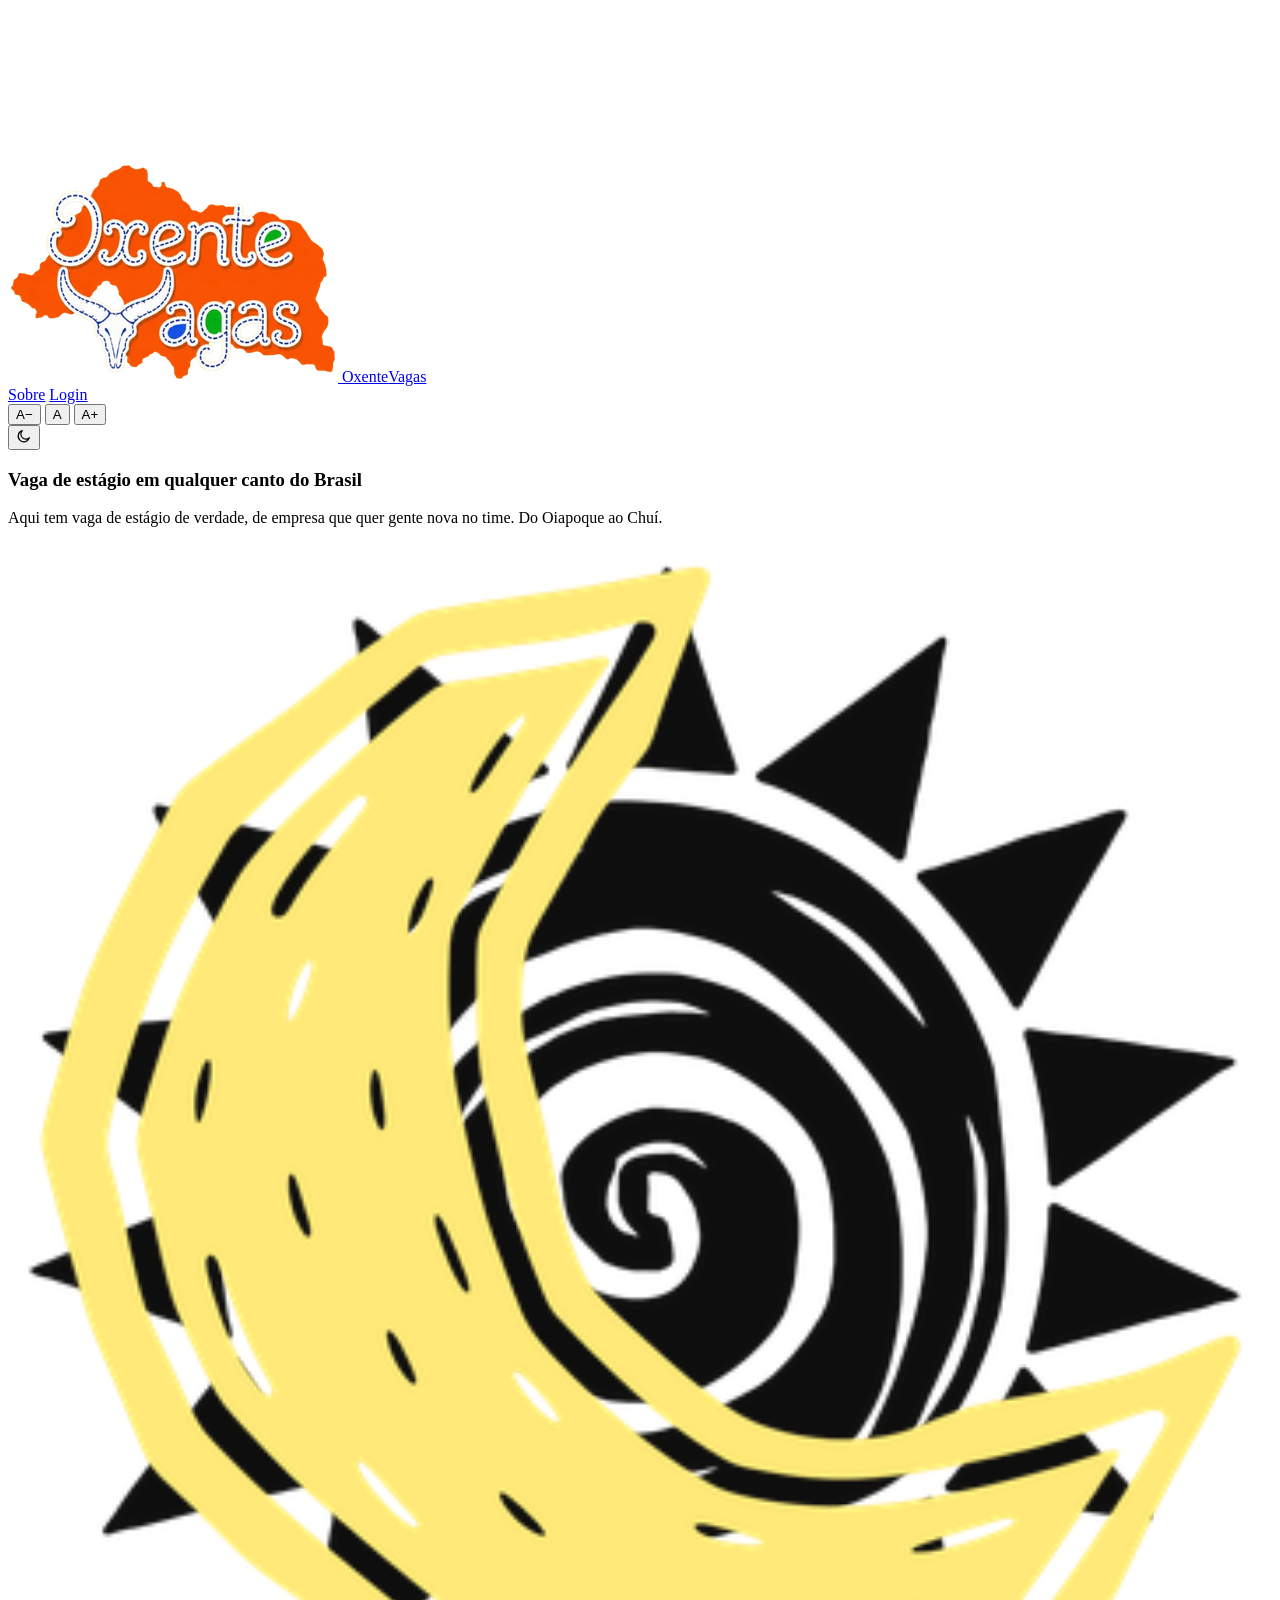
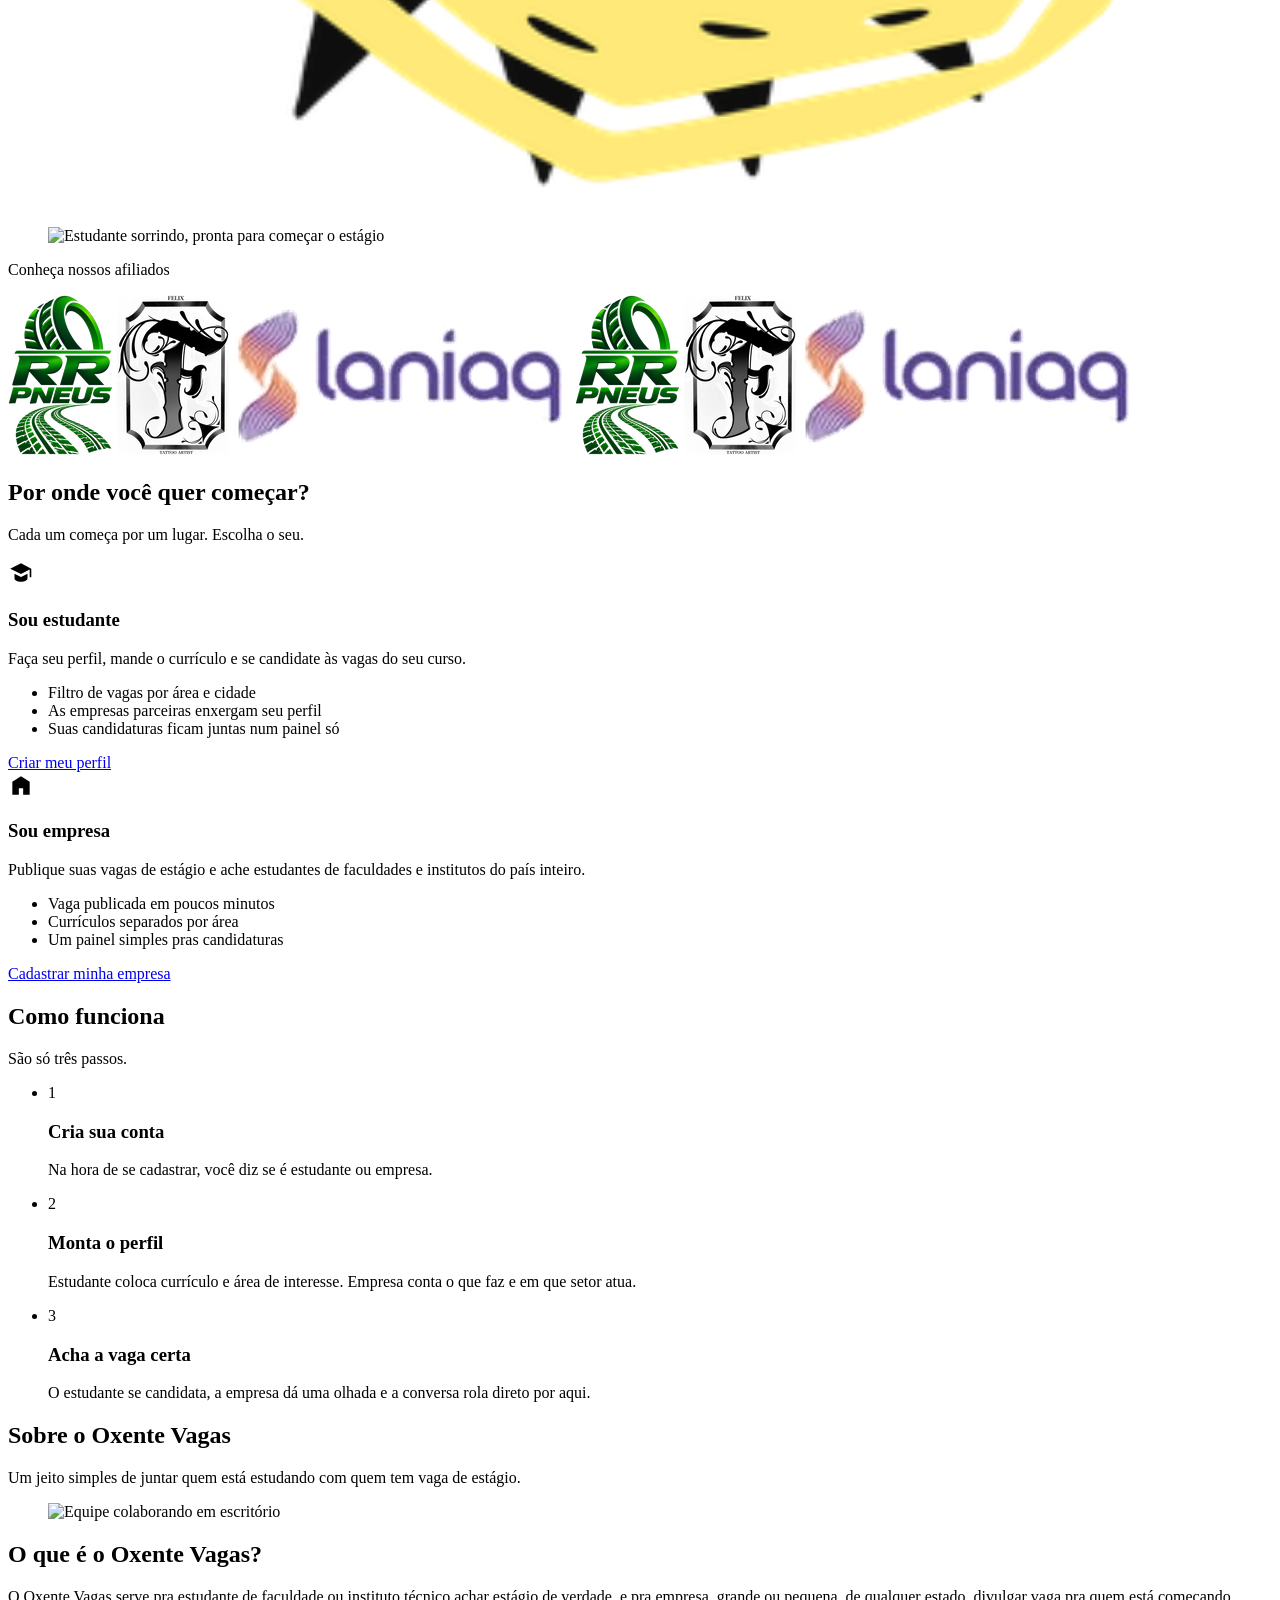
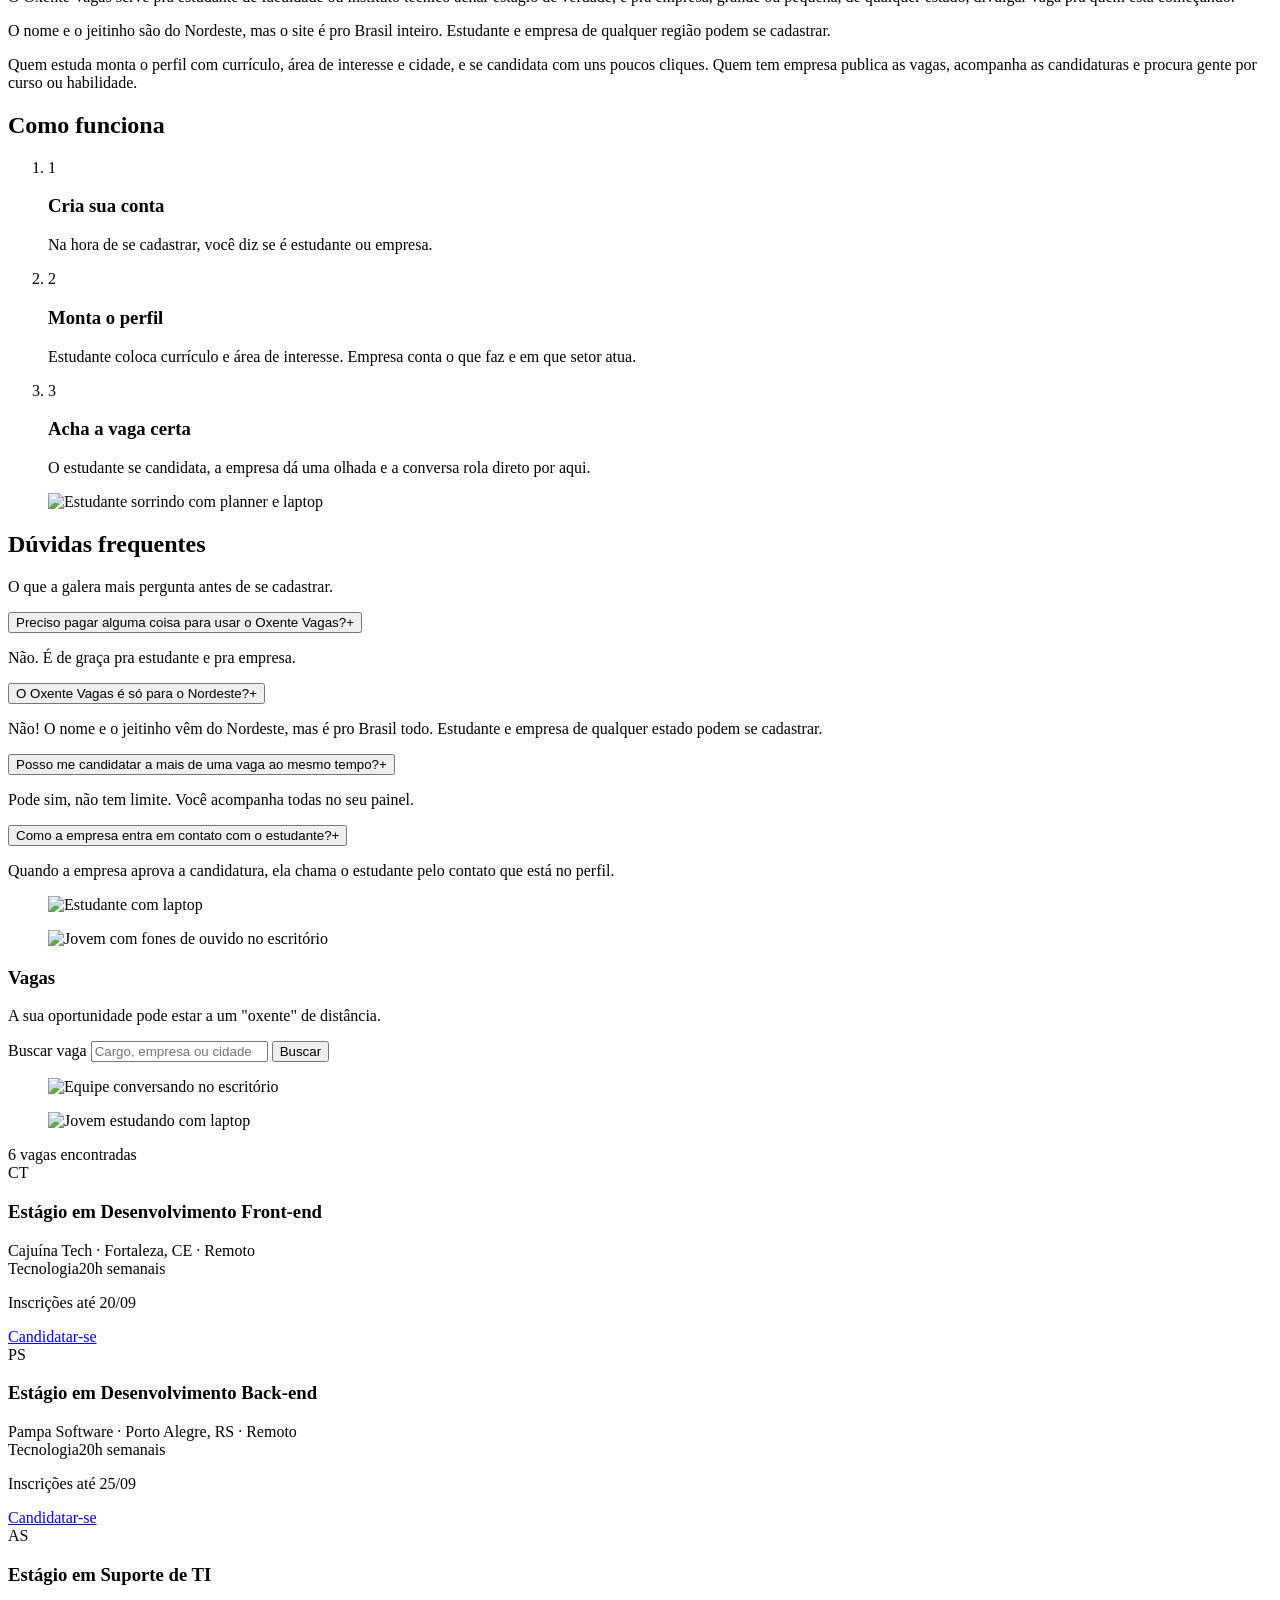
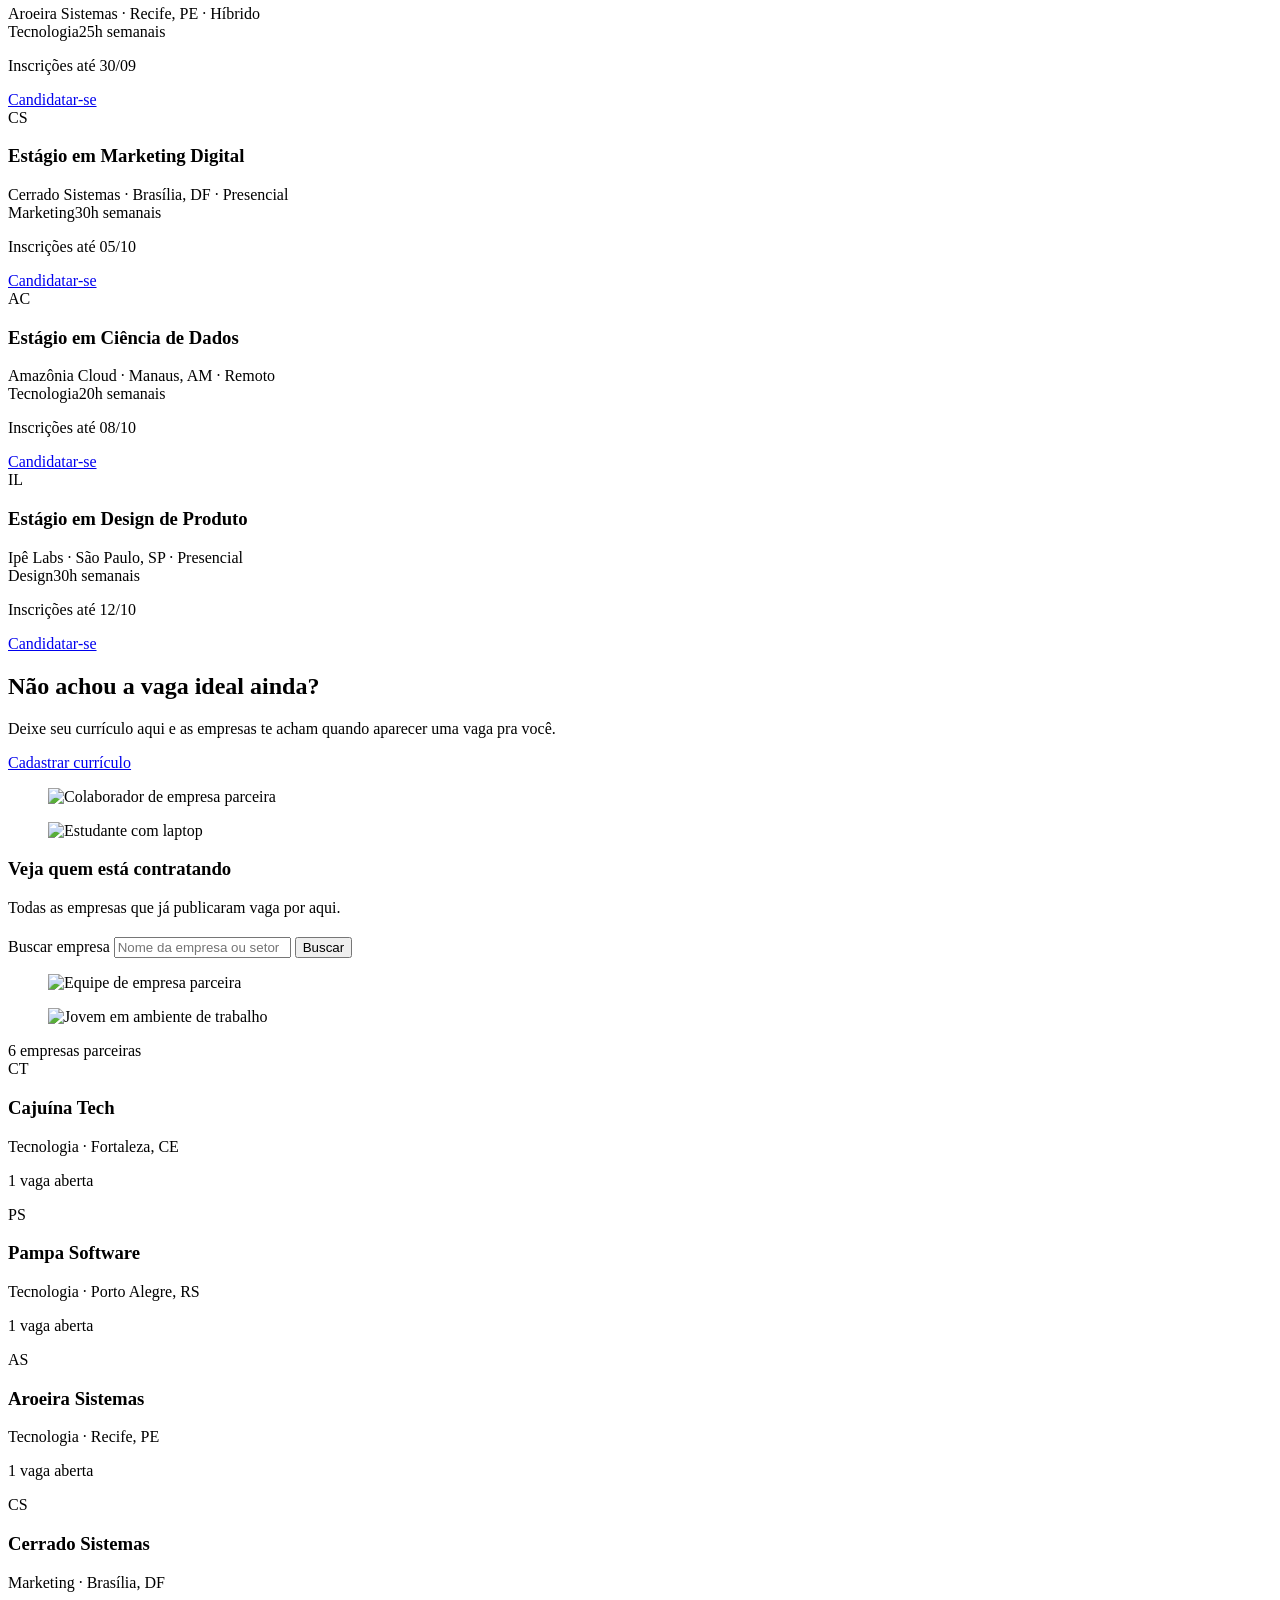
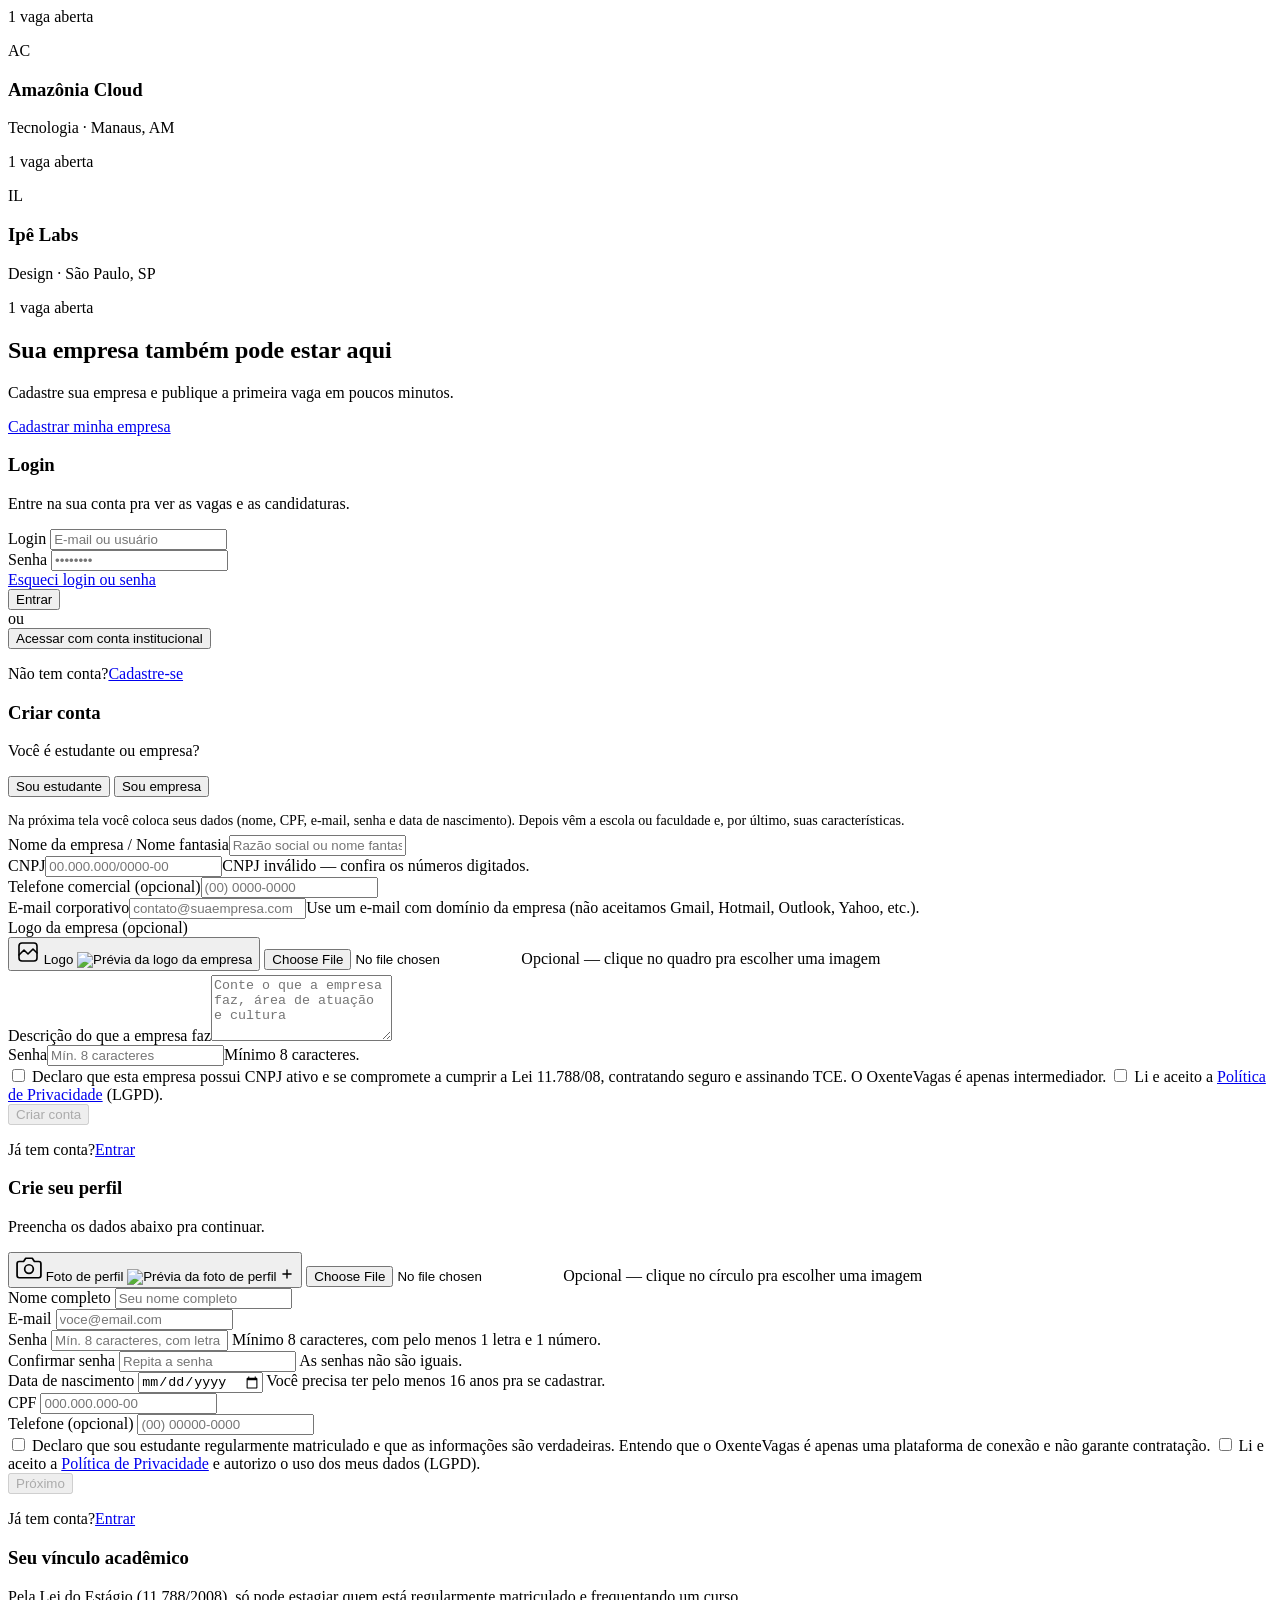
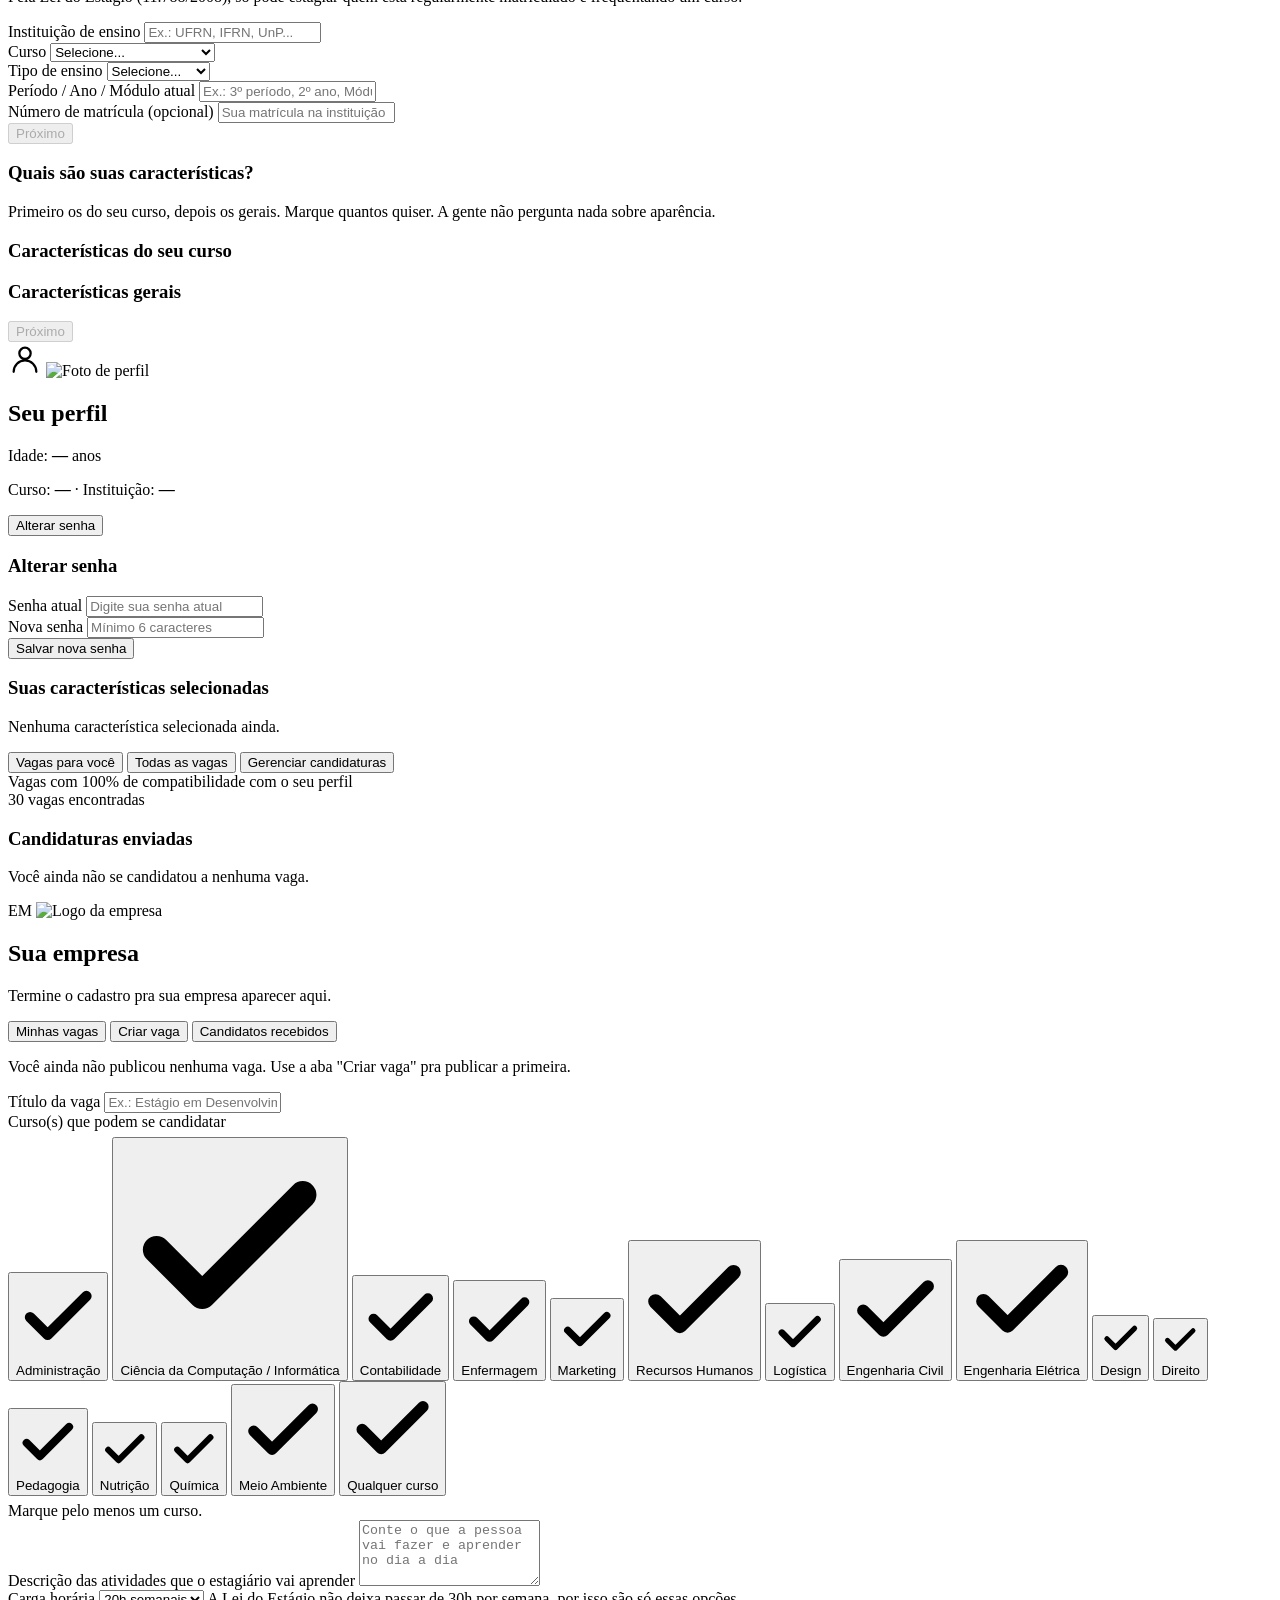
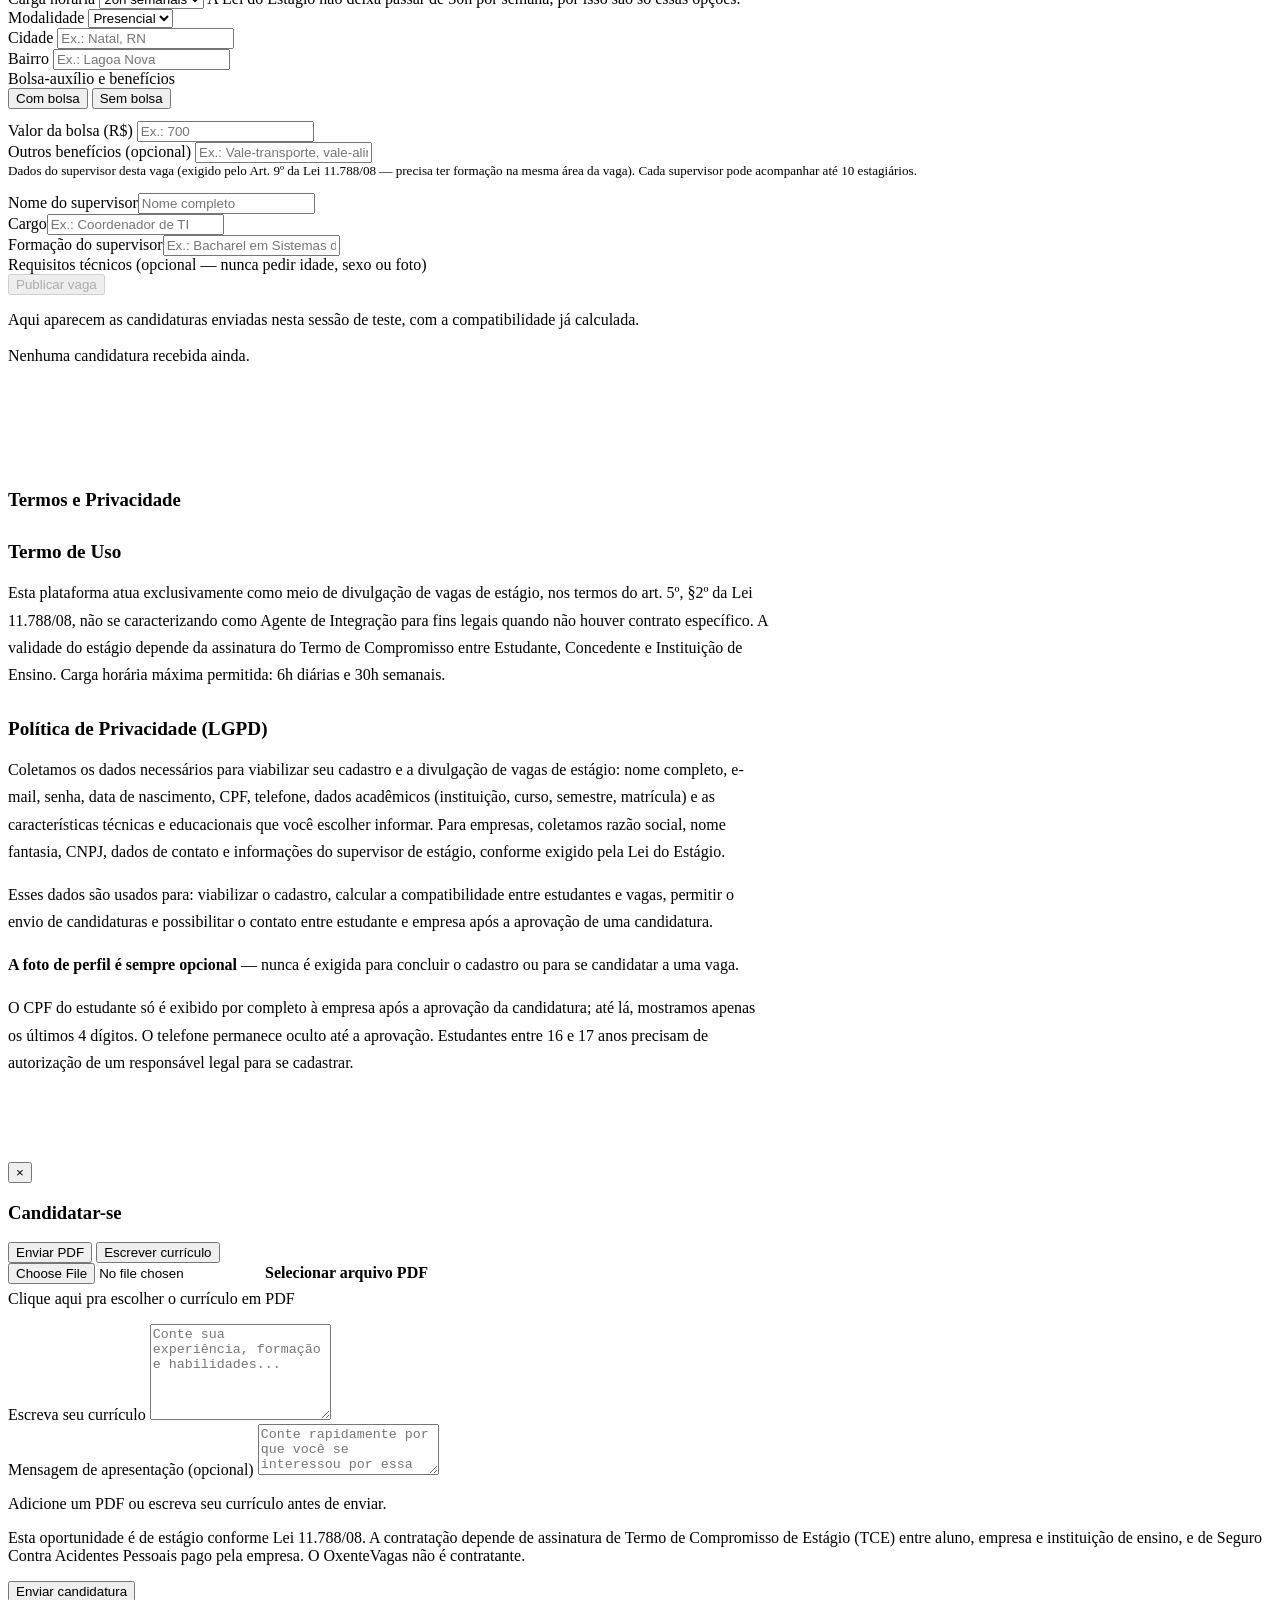
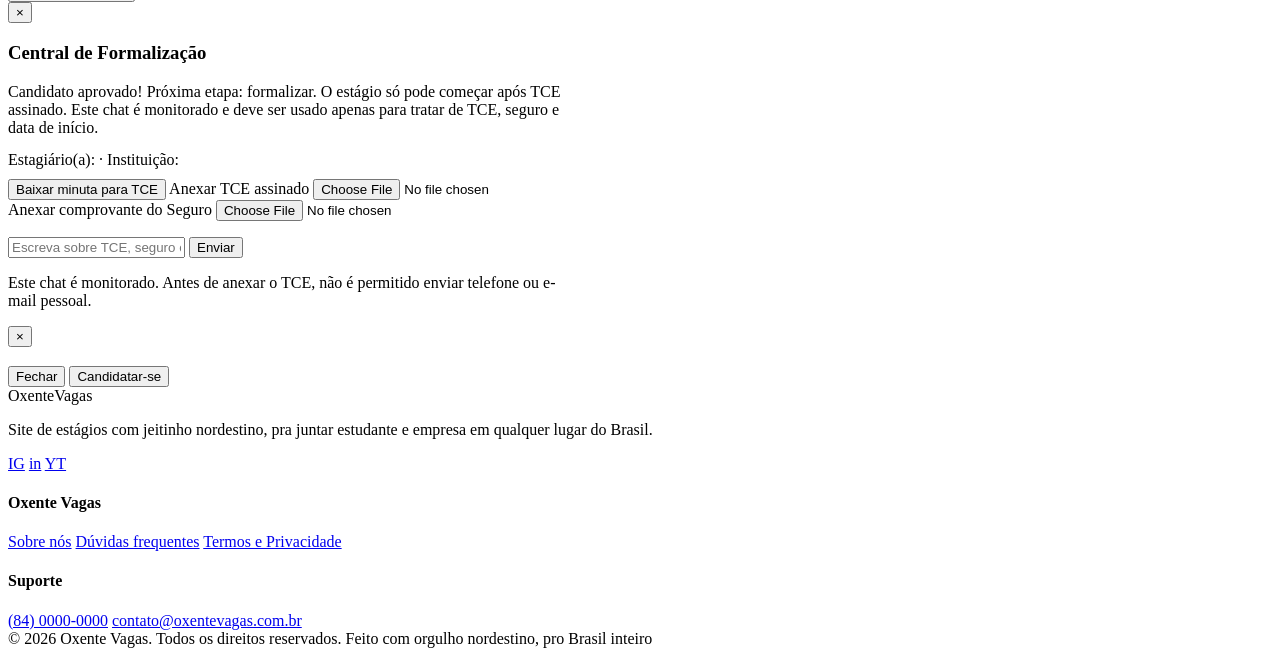
==== commit 175115be: "redising do oxente vagas - josé gabriel apos o grupo se juntar na minha casa, conseguimos mexer muit" ====
--- a/Páginas/index.html
+++ b/Páginas/index.html
@@ -1,5 +1,5 @@
 <!DOCTYPE html>
-<html lang="pt-BR">
+<html lang="pt-BR" data-intro="on">
 <head>
 <meta charset="UTF-8">
 <meta name="viewport" content="width=device-width, initial-scale=1.0">
@@ -7,14 +7,13 @@
 <meta name="description" content="Oxente Vagas conecta estudantes e empresas de todo o Brasil para vagas de estágio, com aquele jeitinho nordestino.">
 
 <link rel="stylesheet" href="estilos.css">
-
 </head>
 <body>
-
+<div id="intro" aria-hidden="true"><canvas id="intro-tela"></canvas></div>
 <header class="cabecalho-site" id="cabecalho-site">
   <div class="conteiner">
     <a href="#home" class="marca" data-nav-link data-page-target="home">
-      <img class="simbolo-marca" src="[data-uri]" alt="Sol - logo Oxente Vagas">
+      <img class="simbolo-marca" src="[data-uri]" alt="Oxente Vagas" width="330" height="220">
       <span class="nome-marca">Oxente<span>Vagas</span></span>
     </a>
     <nav class="cabecalho-centro" aria-label="Navegação principal">
@@ -41,29 +40,21 @@
   <section class="destaque-inicio">
     <div class="conteiner destaque-inicio-grade">
       <div class="destaque-inicio-texto">
-        <span class="rotulo">Sem enrolação, é vaga de verdade</span>
-        <h1>Encontre vagas de estágio em todo o Brasil</h1>
-        <p class="destaque-inicio-chamada">Conectamos estudantes a empresas que têm vaga de verdade — sem enrolação, do Oiapoque ao Chuí.</p>
+        <h1>Vaga de estágio em qualquer canto do Brasil</h1>
+        <p class="destaque-inicio-chamada">Aqui tem vaga de estágio de verdade, de empresa que quer gente nova no time. Do Oiapoque ao Chuí.</p>
       </div>
 
       <div class="destaque-inicio-arte">
         <svg class="decoracao-sol" viewBox="0 0 64 64" fill="none" aria-hidden="true">
-          <circle cx="32" cy="32" r="12" fill="var(--sun)"/>
-          <g stroke="var(--sun)" stroke-width="4" stroke-linecap="round">
-            <line x1="32" y1="2" x2="32" y2="12"/>
-            <line x1="32" y1="52" x2="32" y2="62"/>
-            <line x1="2" y1="32" x2="12" y2="32"/>
-            <line x1="52" y1="32" x2="62" y2="32"/>
-            <line x1="10" y1="10" x2="17" y2="17"/>
-            <line x1="47" y1="47" x2="54" y2="54"/>
-            <line x1="54" y1="10" x2="47" y2="17"/>
-            <line x1="17" y1="47" x2="10" y2="54"/>
+          <g class="grupo-sol">
+            <image href="[data-uri]" x="0" y="0" width="64" height="64"/>
+          </g>
+          <g class="grupo-lua">
+            <image href="[data-uri]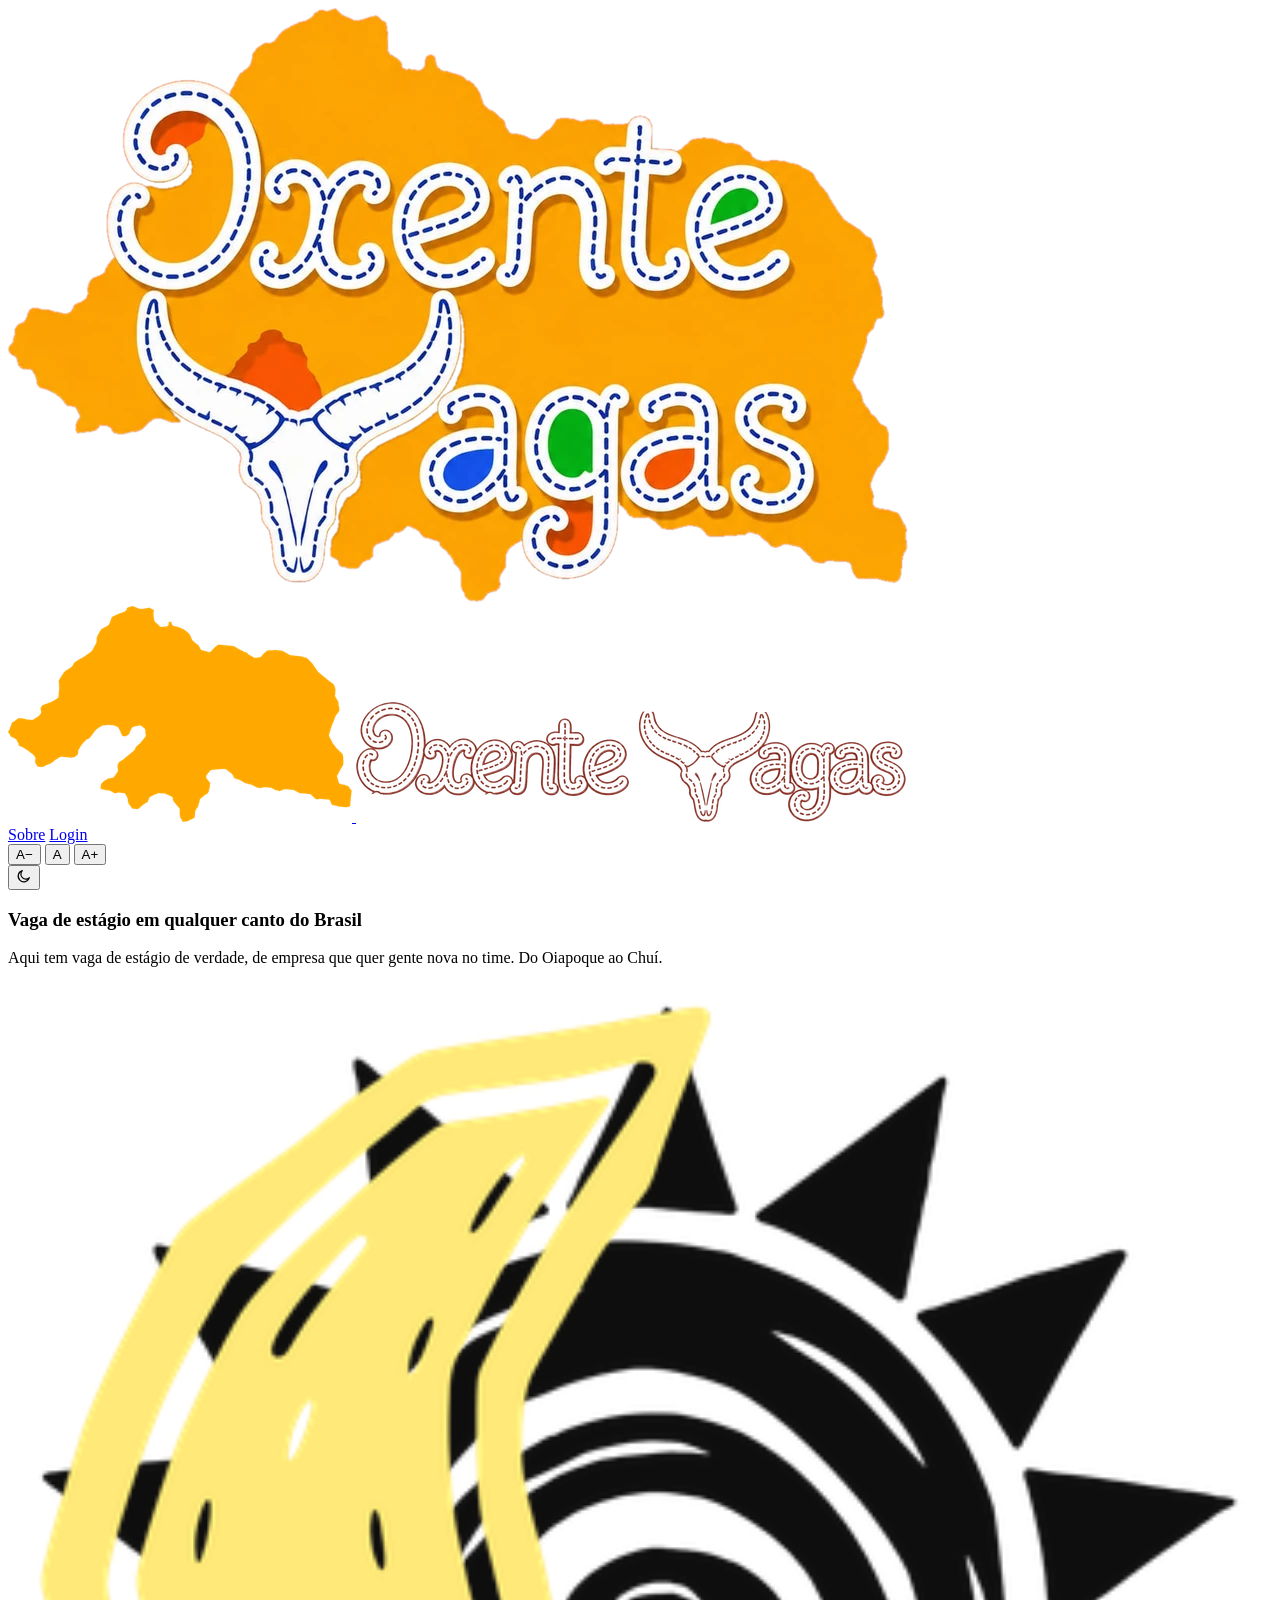
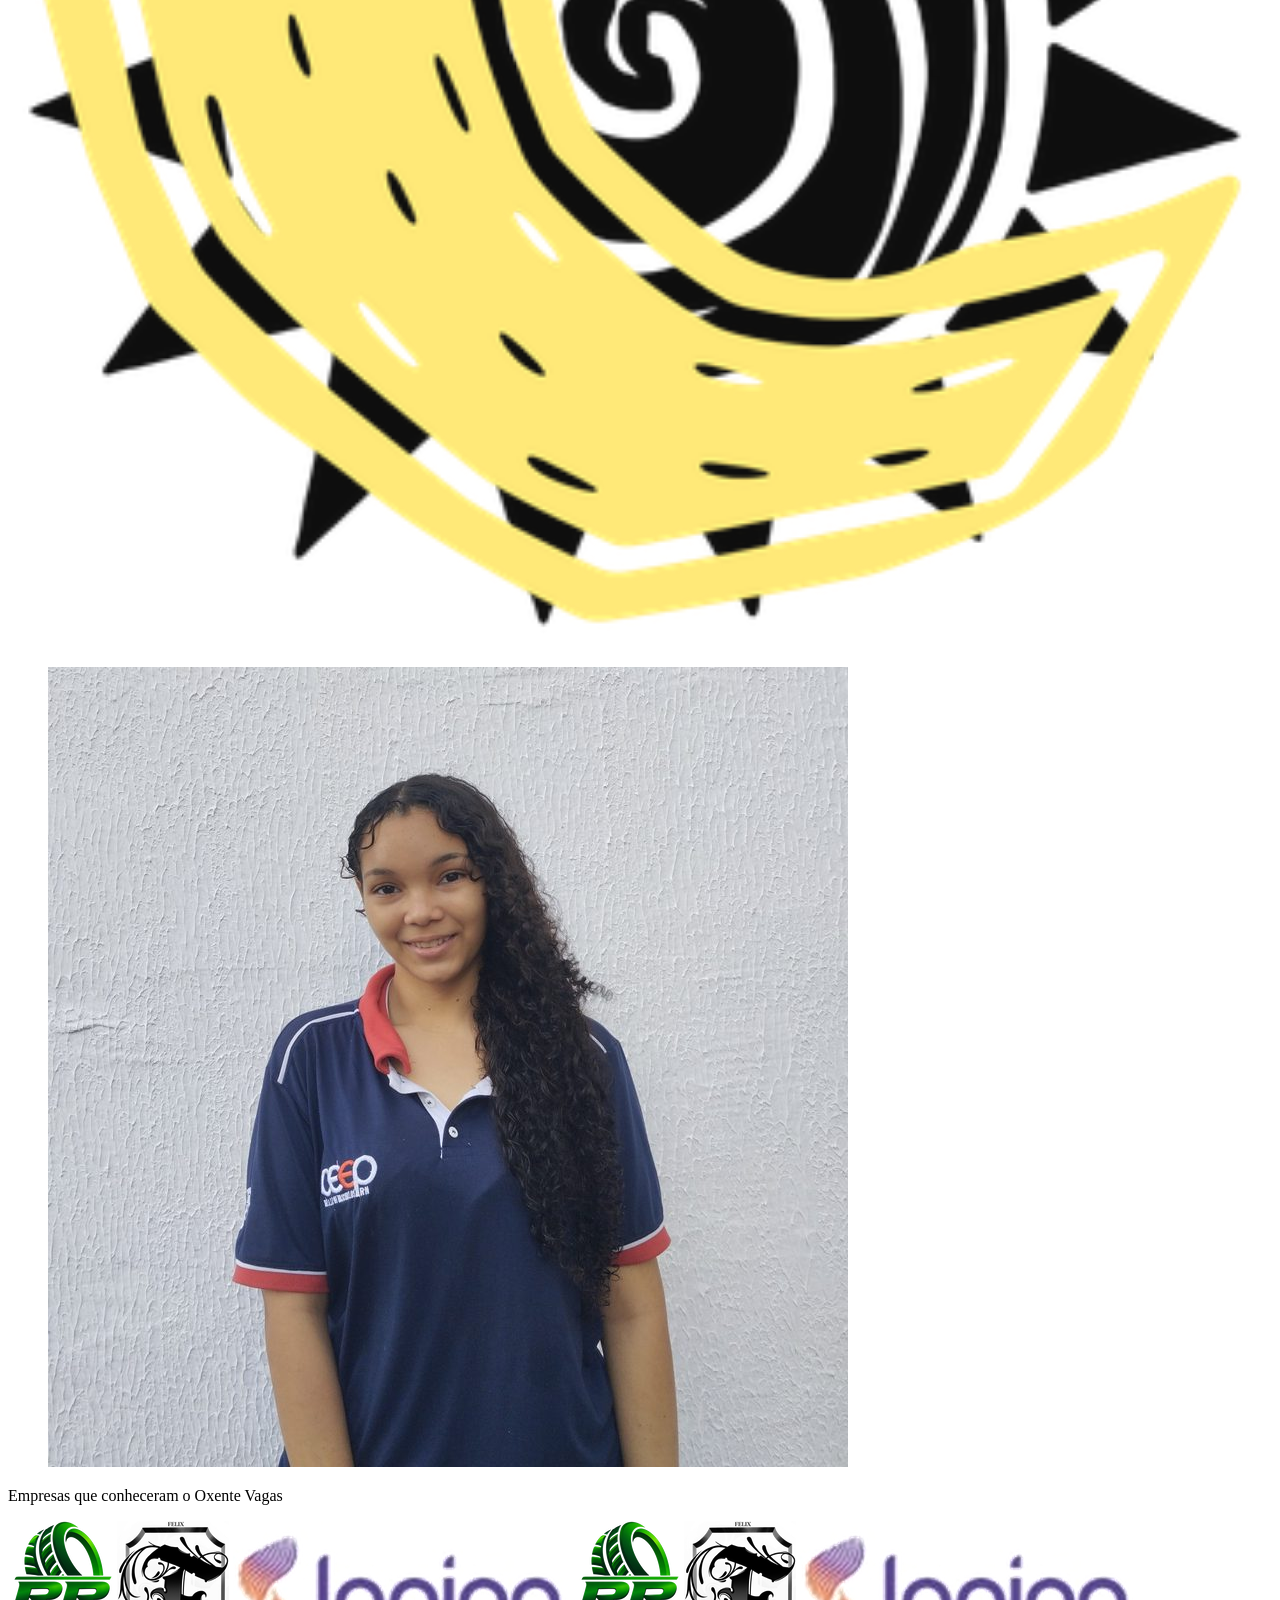
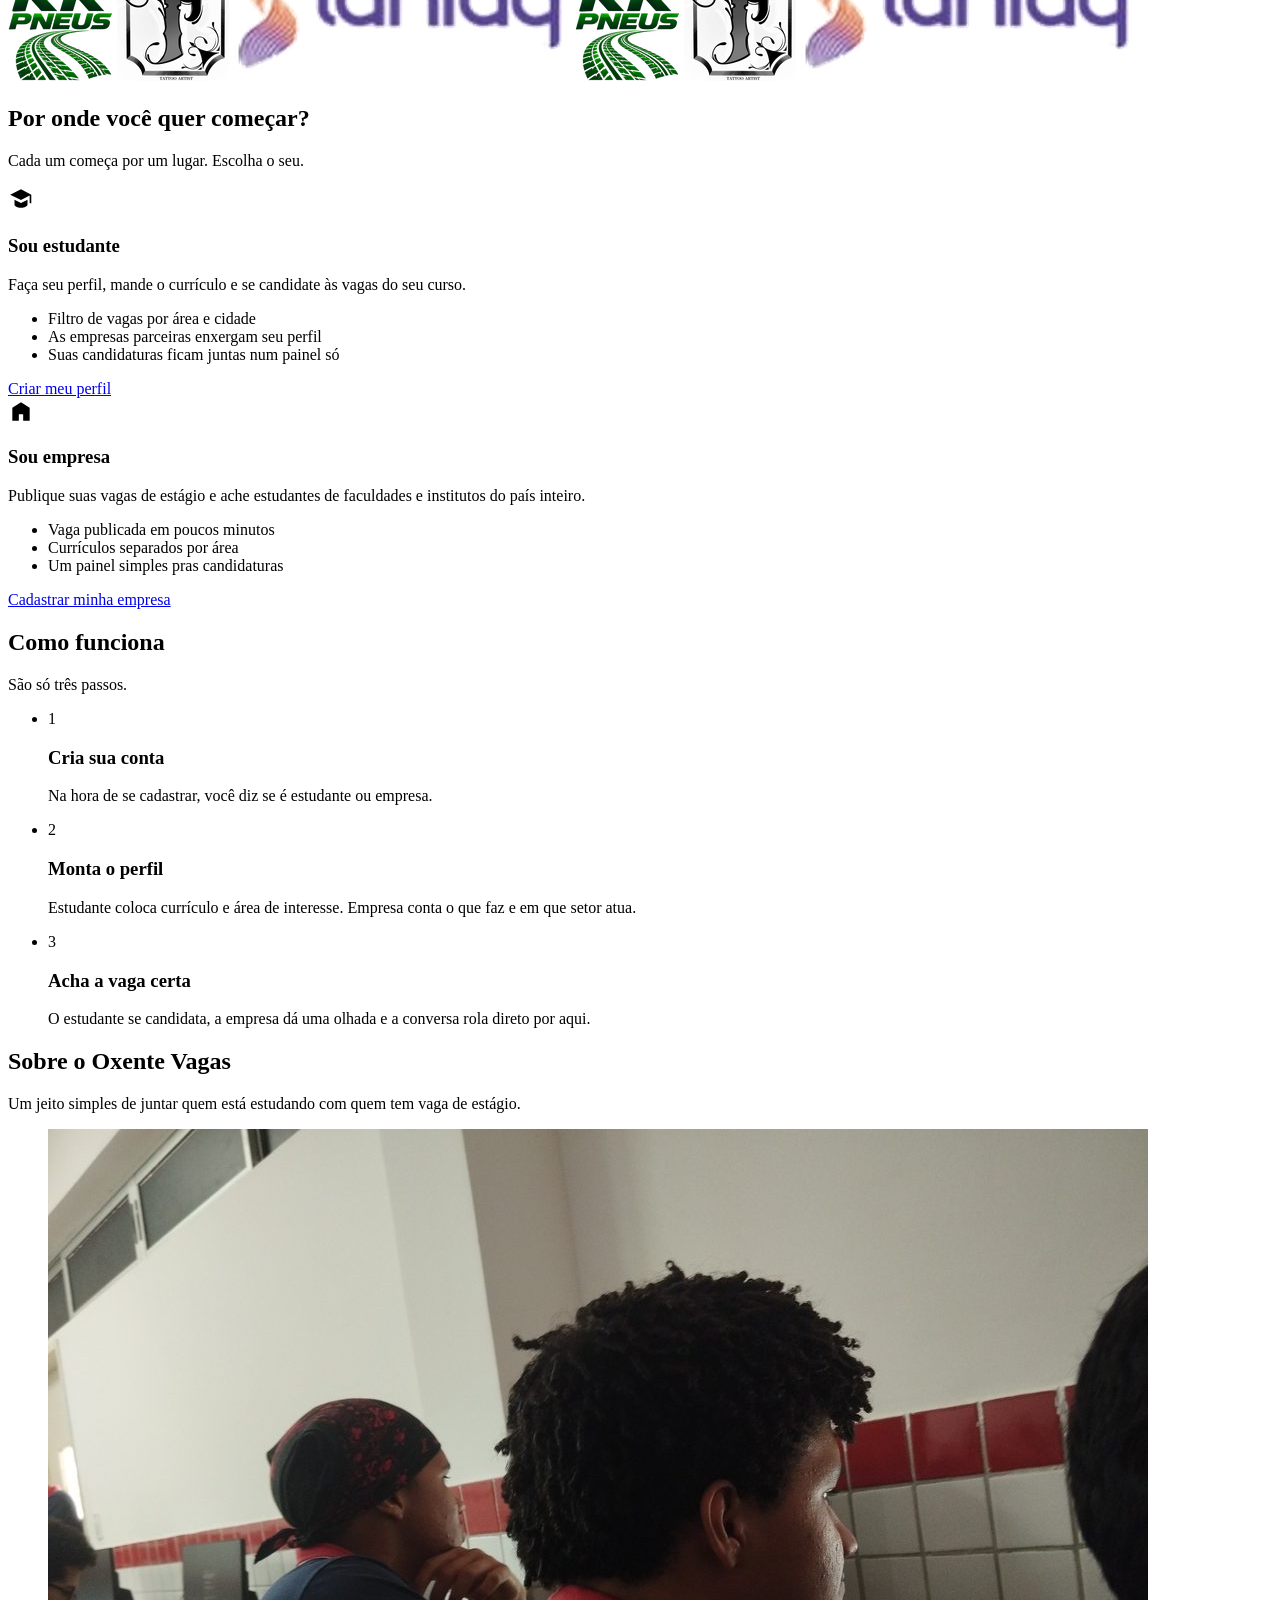
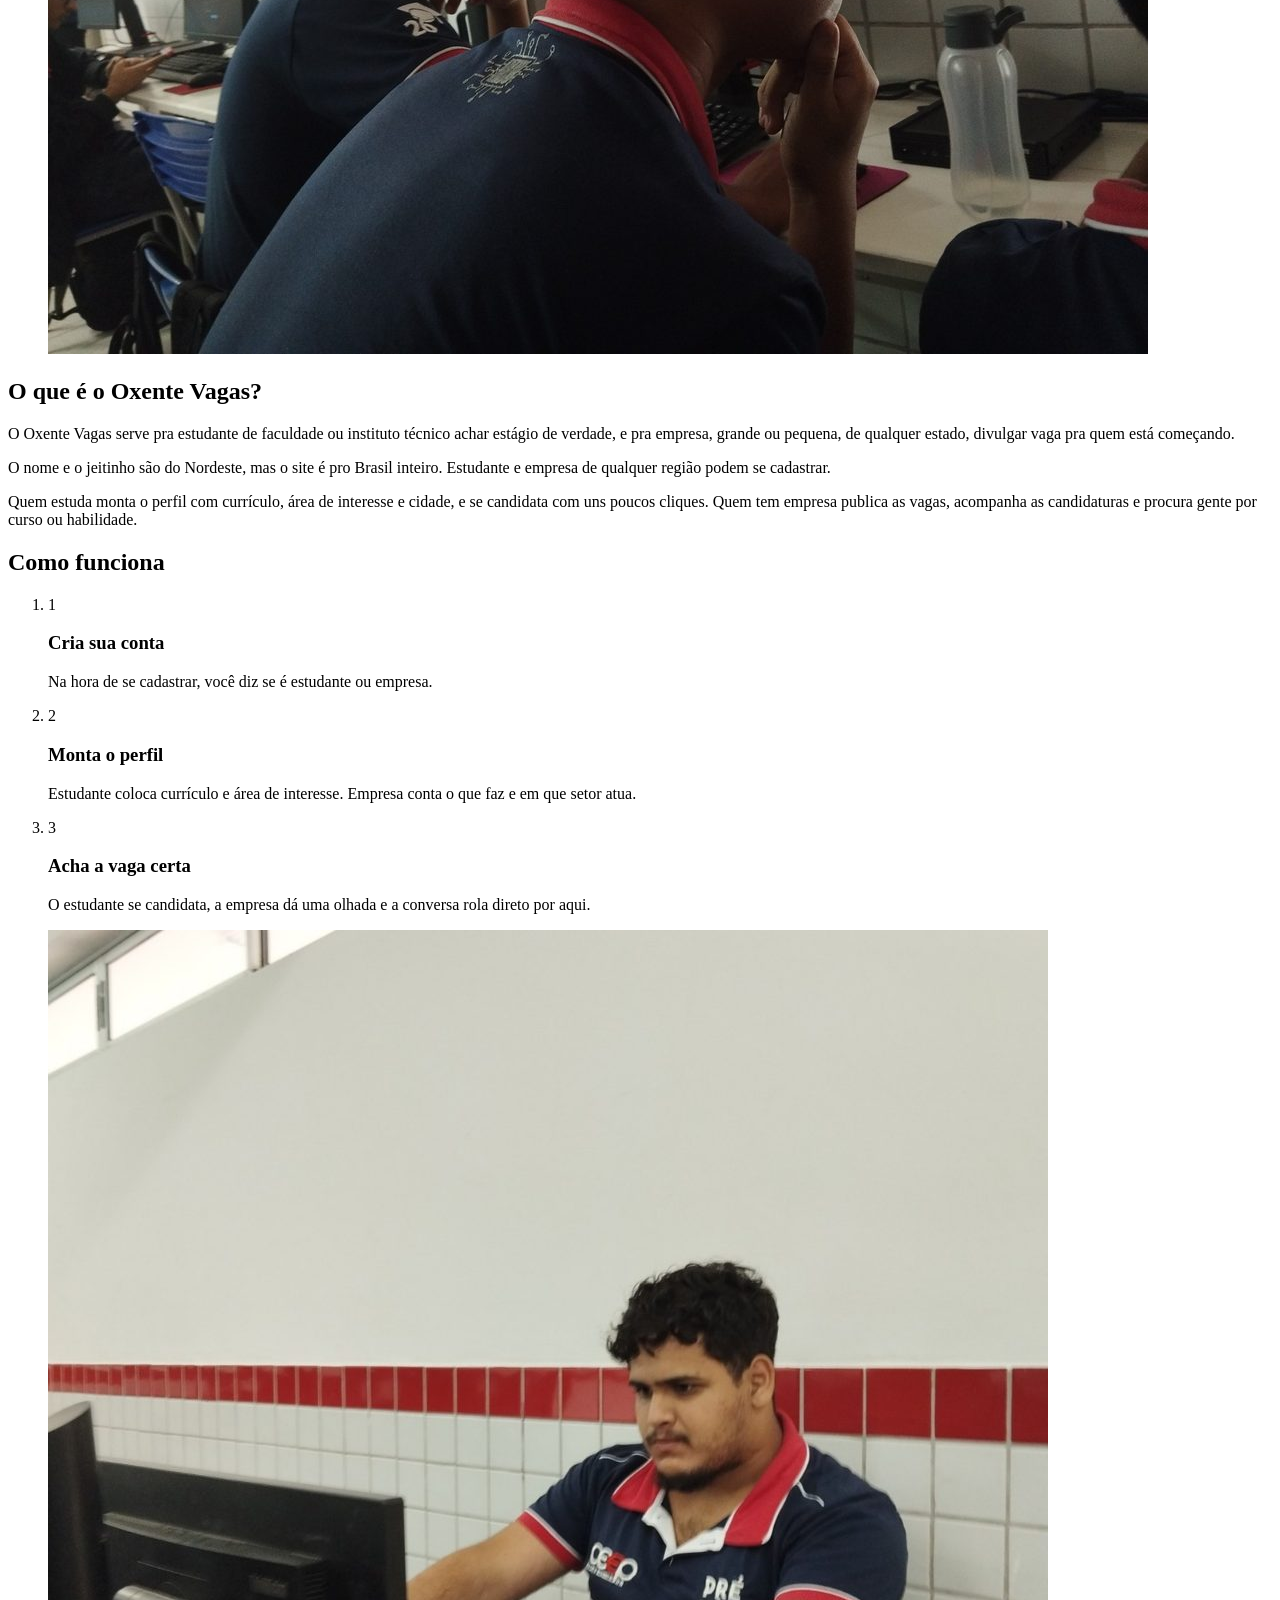
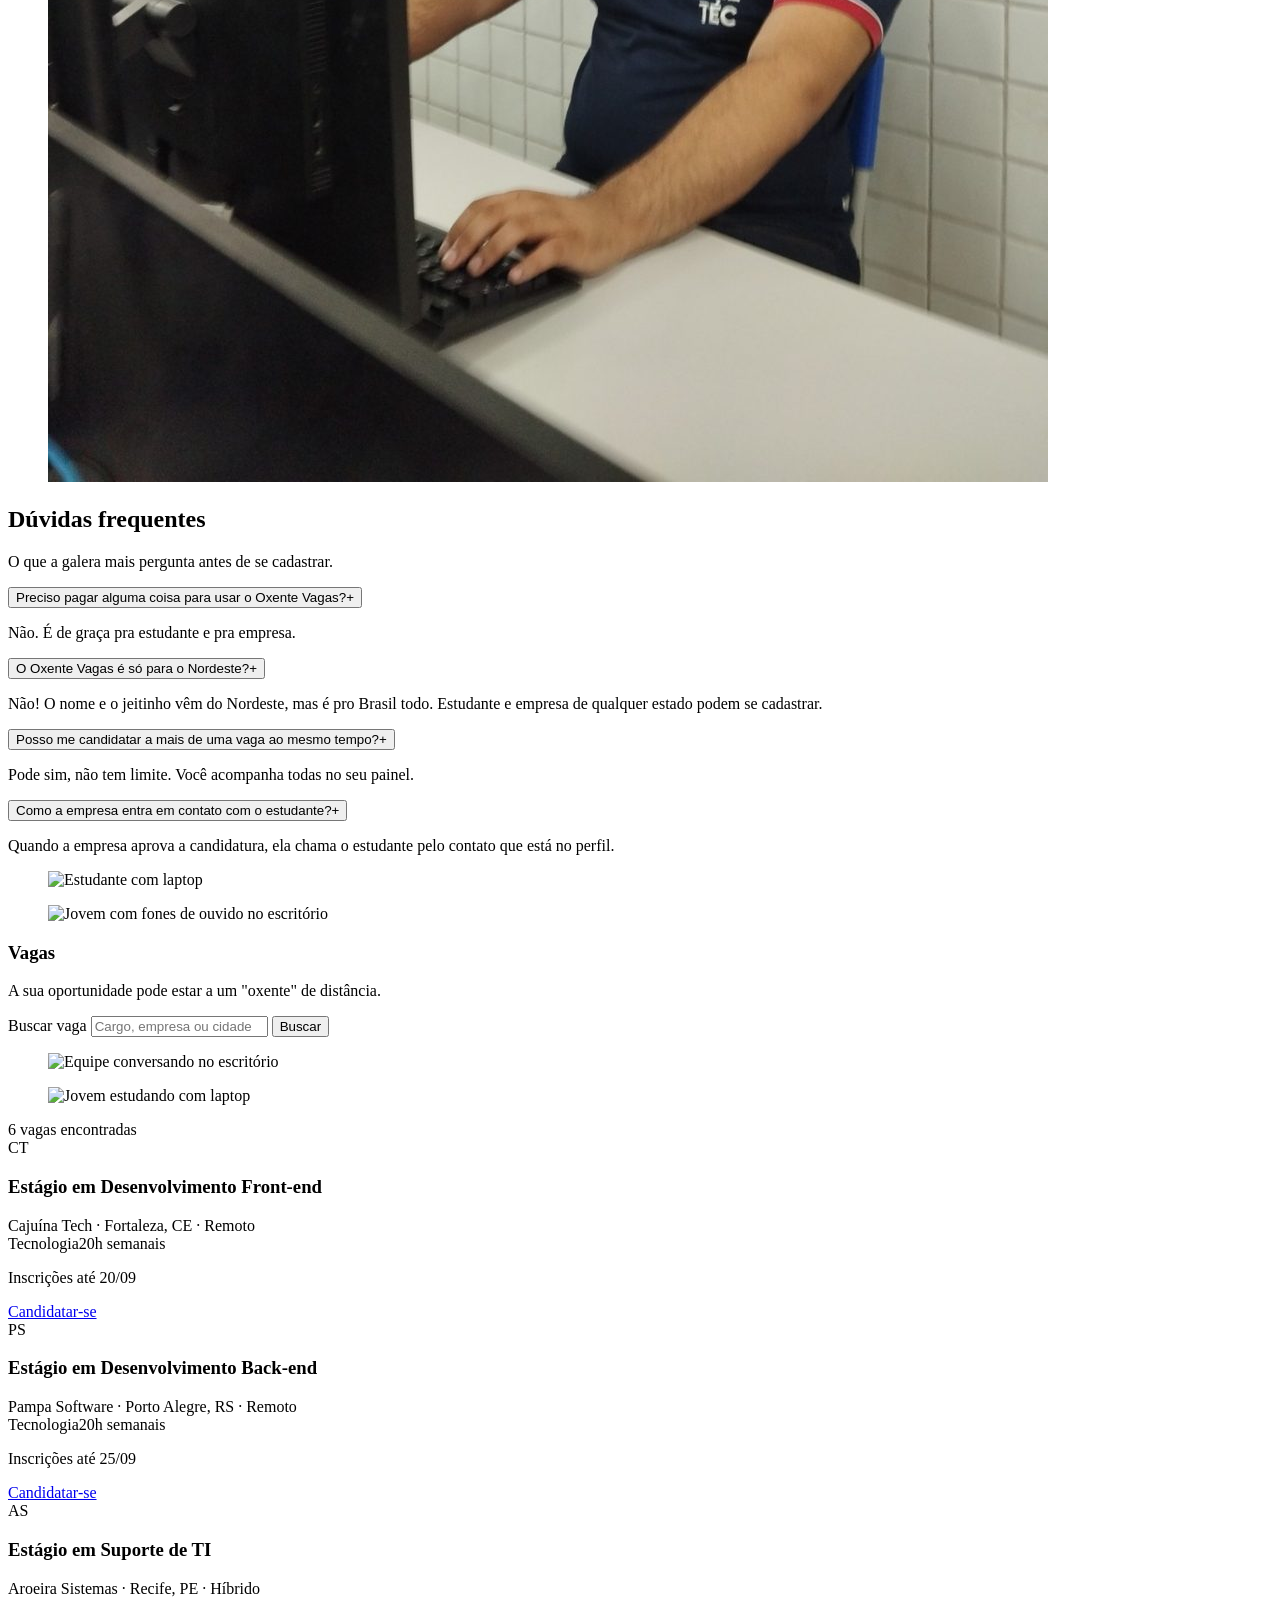
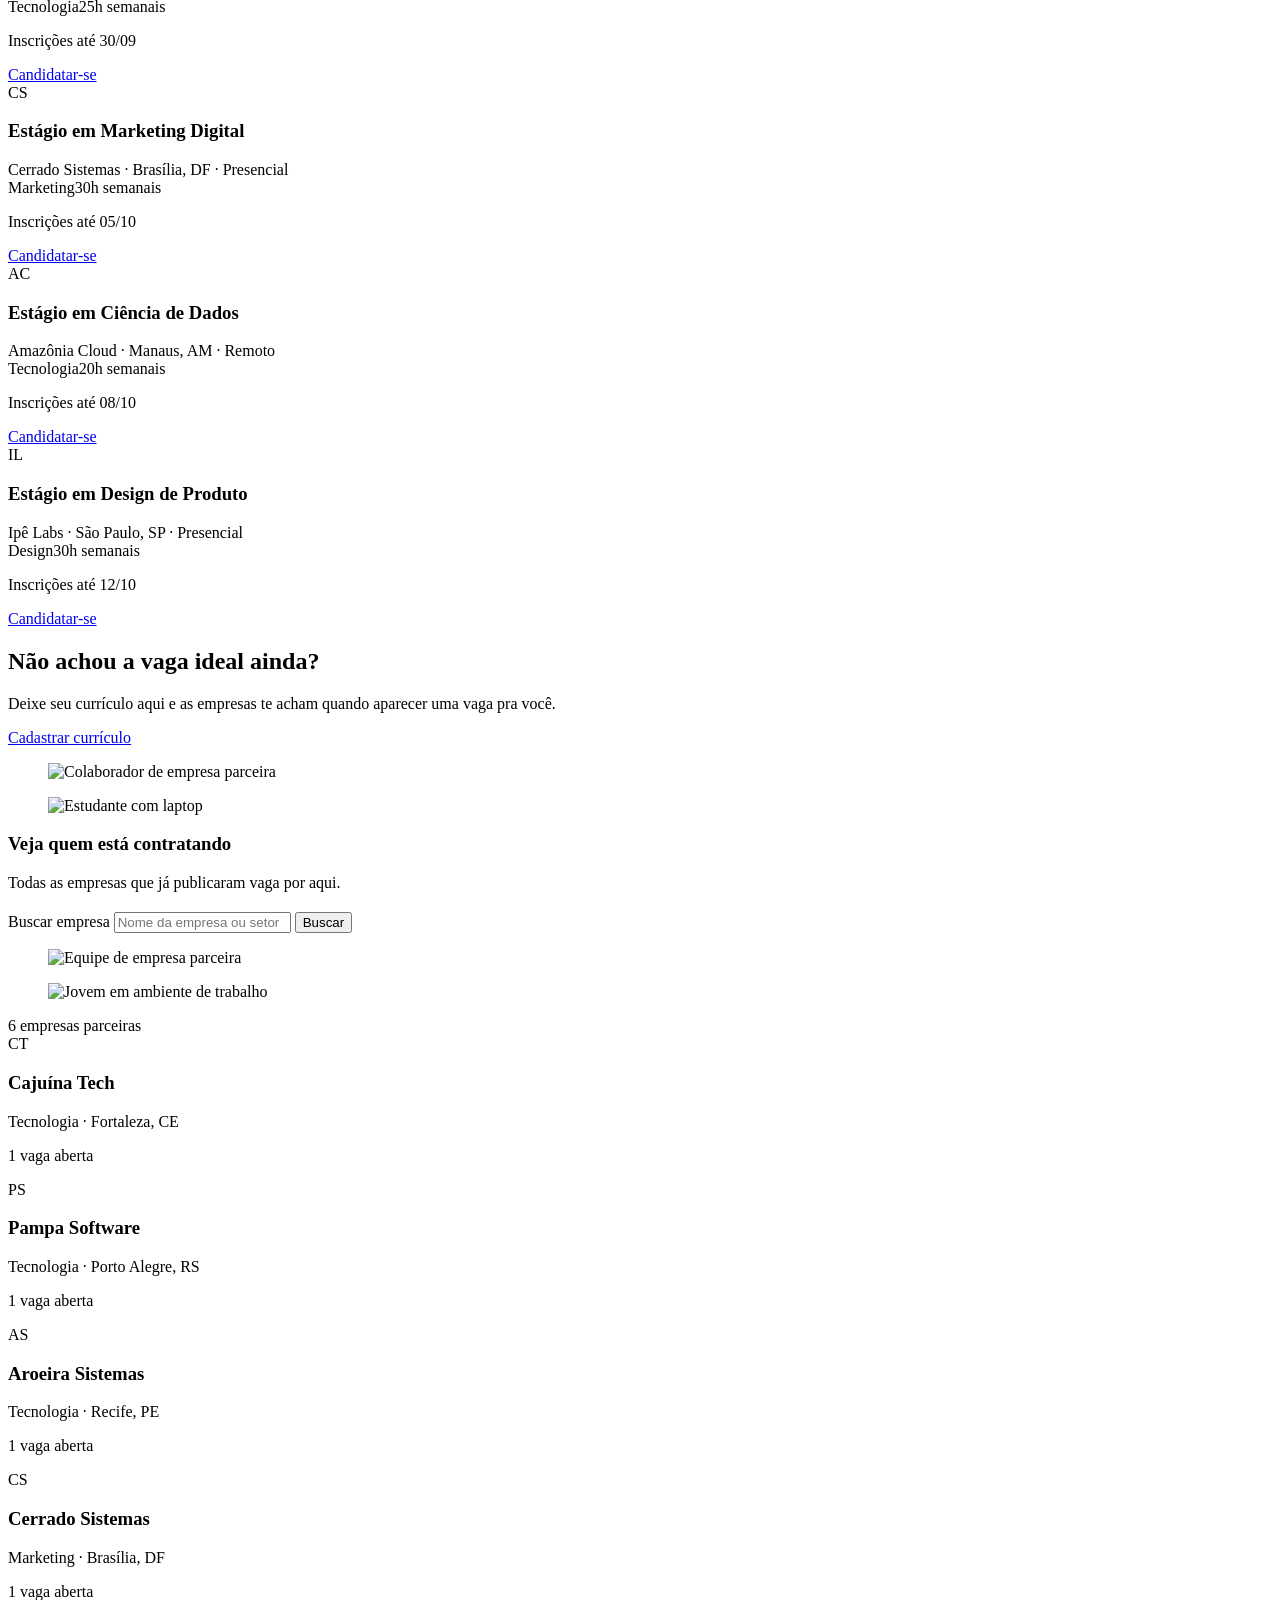
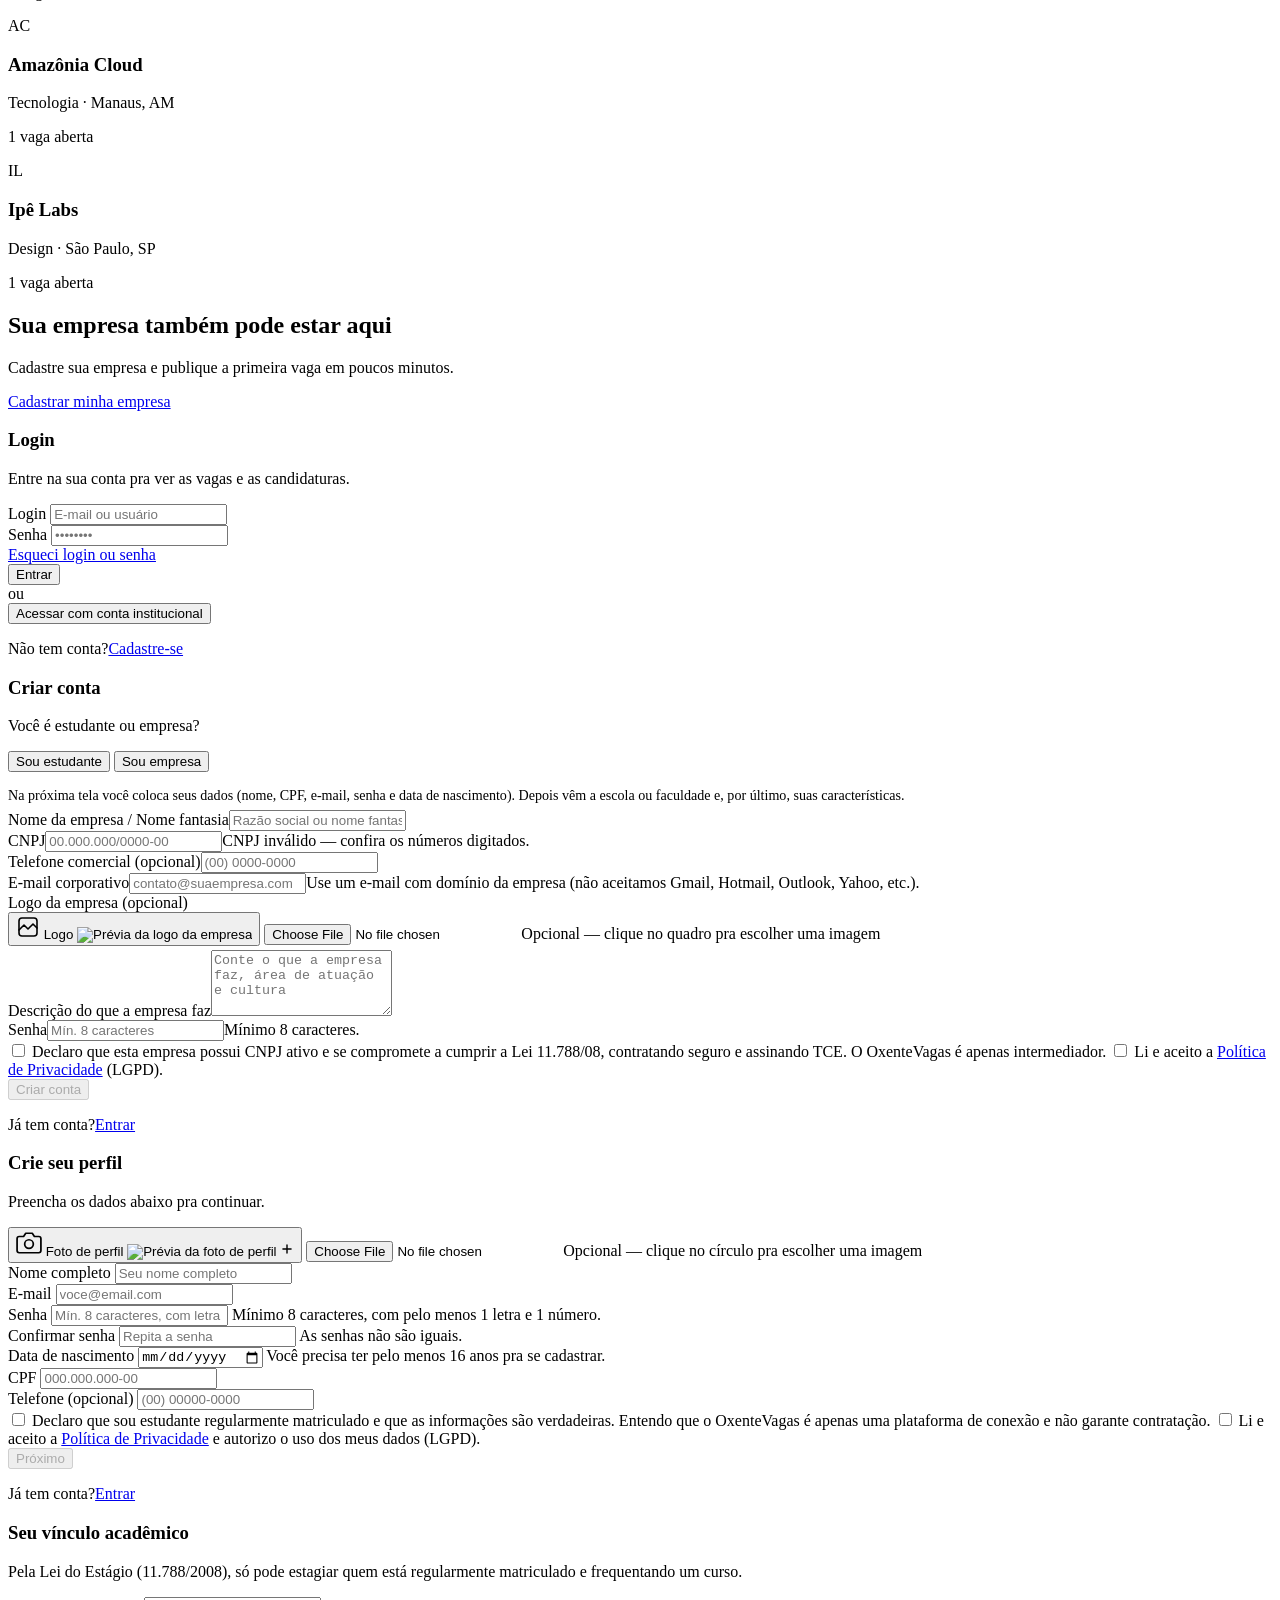
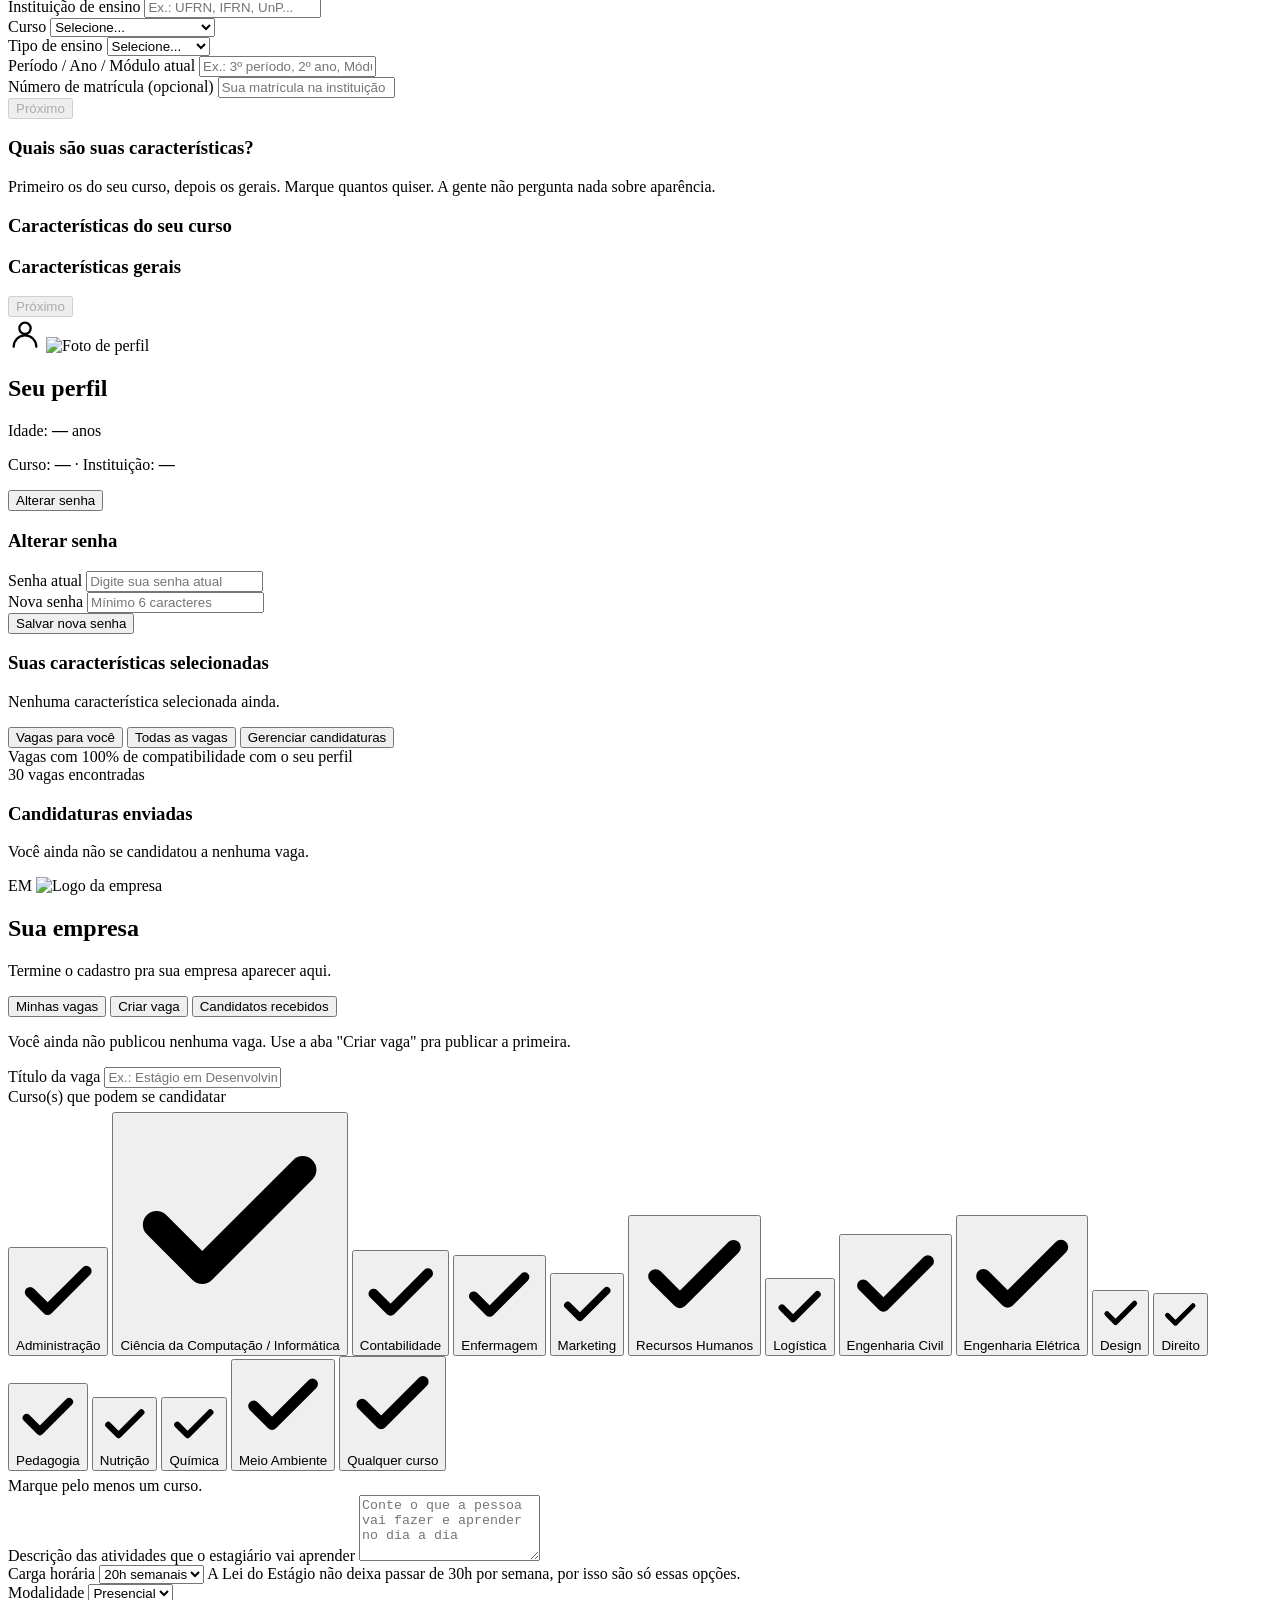
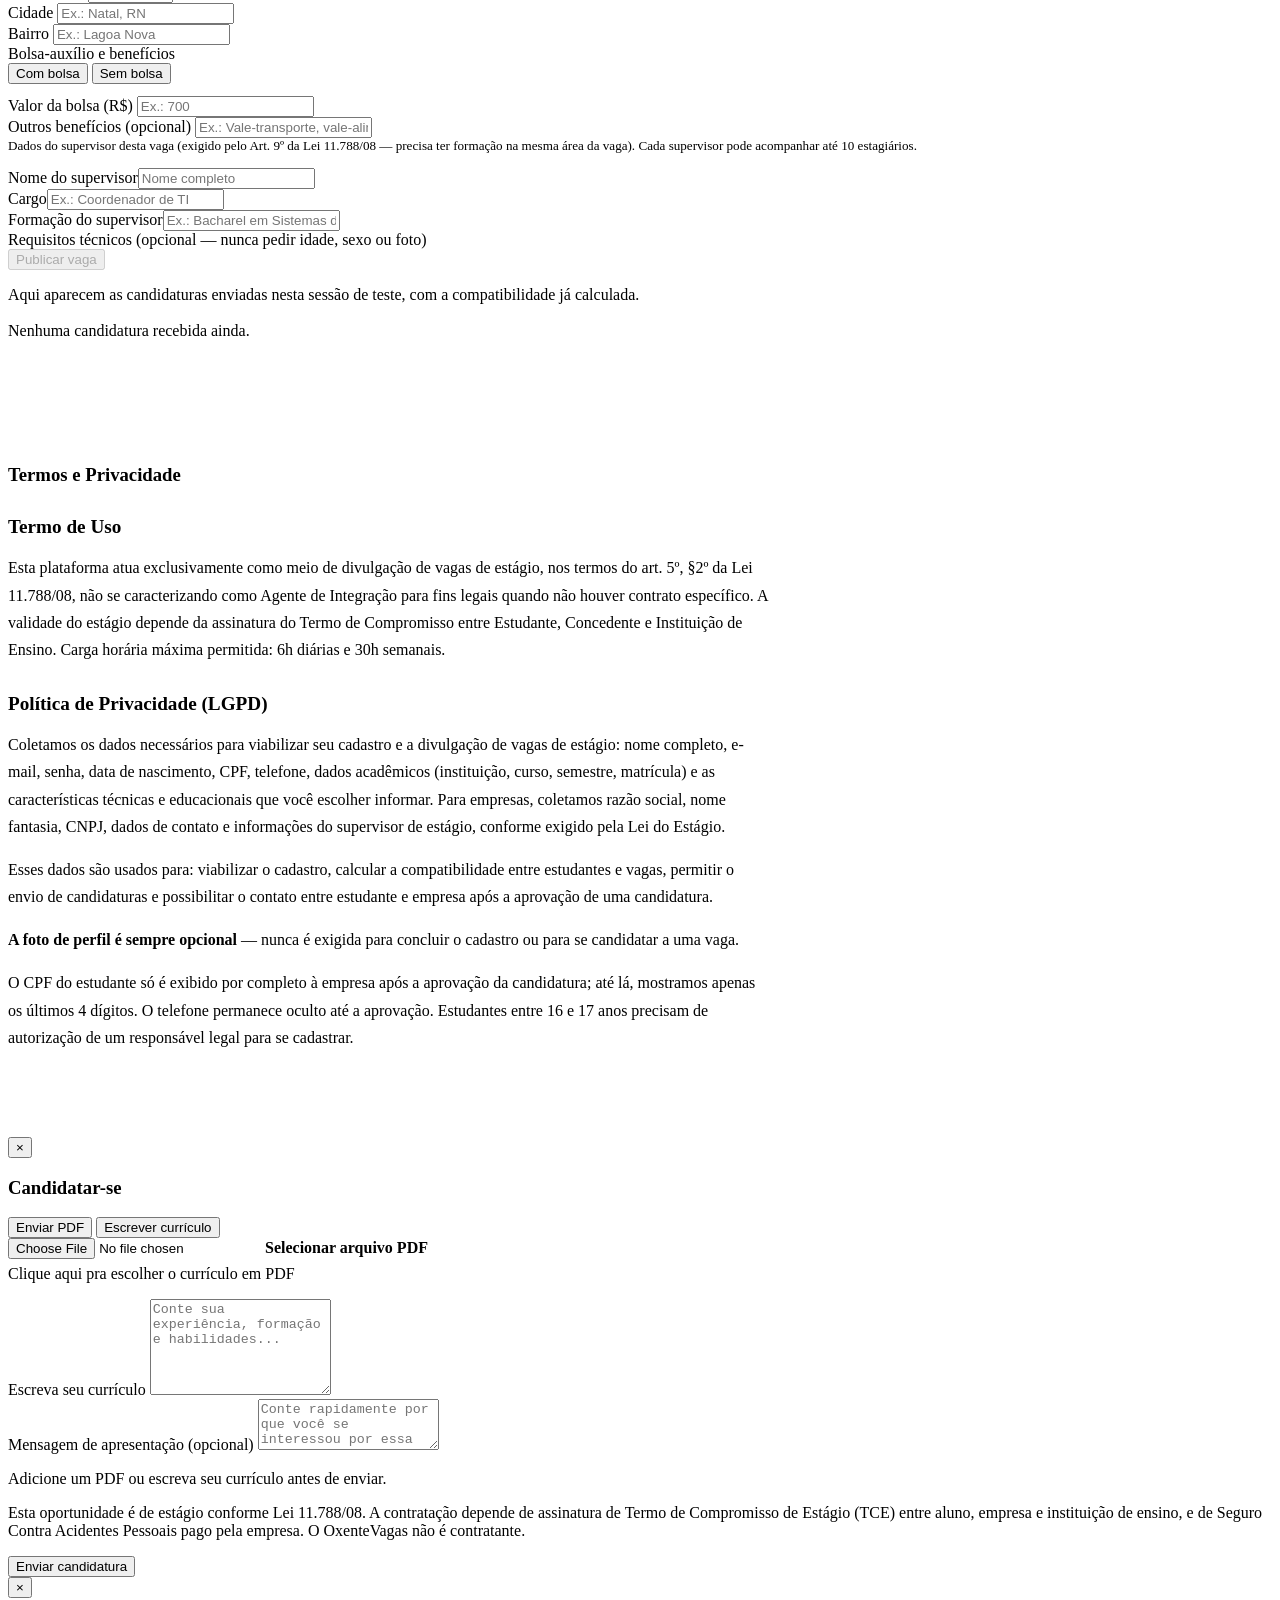
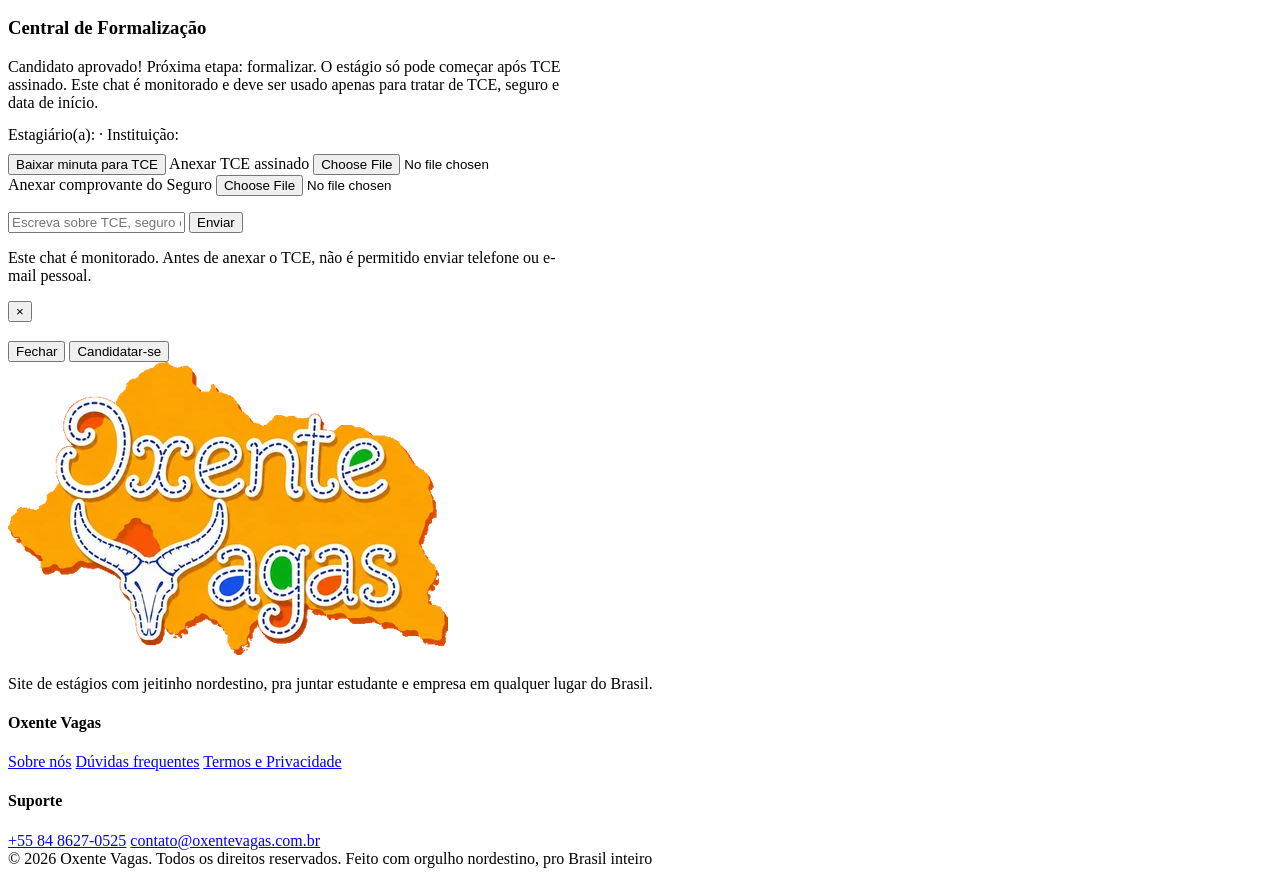
==== commit 267b43f9: "oxente vagas - josé gabriel a versão mais bem feito do nosso site, ainda pode ter modificações, mas " ====
--- a/Páginas/index.html
+++ b/Páginas/index.html
@@ -3,18 +3,19 @@
 <head>
 <meta charset="UTF-8">
 <meta name="viewport" content="width=device-width, initial-scale=1.0">
+<meta name="theme-color" content="#FE5E00">
 <title>Oxente Vagas — Estágios que combinam com você</title>
 <meta name="description" content="Oxente Vagas conecta estudantes e empresas de todo o Brasil para vagas de estágio, com aquele jeitinho nordestino.">
 
 <link rel="stylesheet" href="estilos.css">
 </head>
 <body>
-<div id="intro" aria-hidden="true"><canvas id="intro-tela"></canvas></div>
+<div id="intro" class="Carregamento" role="status" aria-label="Carregando o site"><div class="Animacao"><span class="bola" aria-hidden="true"></span><img class="logo" decoding="sync" src="[data-uri]" alt="Oxente Vagas" width="900" height="594"></div></div>
 <header class="cabecalho-site" id="cabecalho-site">
   <div class="conteiner">
     <a href="#home" class="marca" data-nav-link data-page-target="home">
-      <img class="simbolo-marca" src="[data-uri]" alt="Oxente Vagas" width="330" height="220">
-      <span class="nome-marca">Oxente<span>Vagas</span></span>
+      <img class="simbolo-marca" src="[data-uri]" alt="" aria-hidden="true" width="344" height="216">
+      <img class="logotipo-marca" src="[data-uri]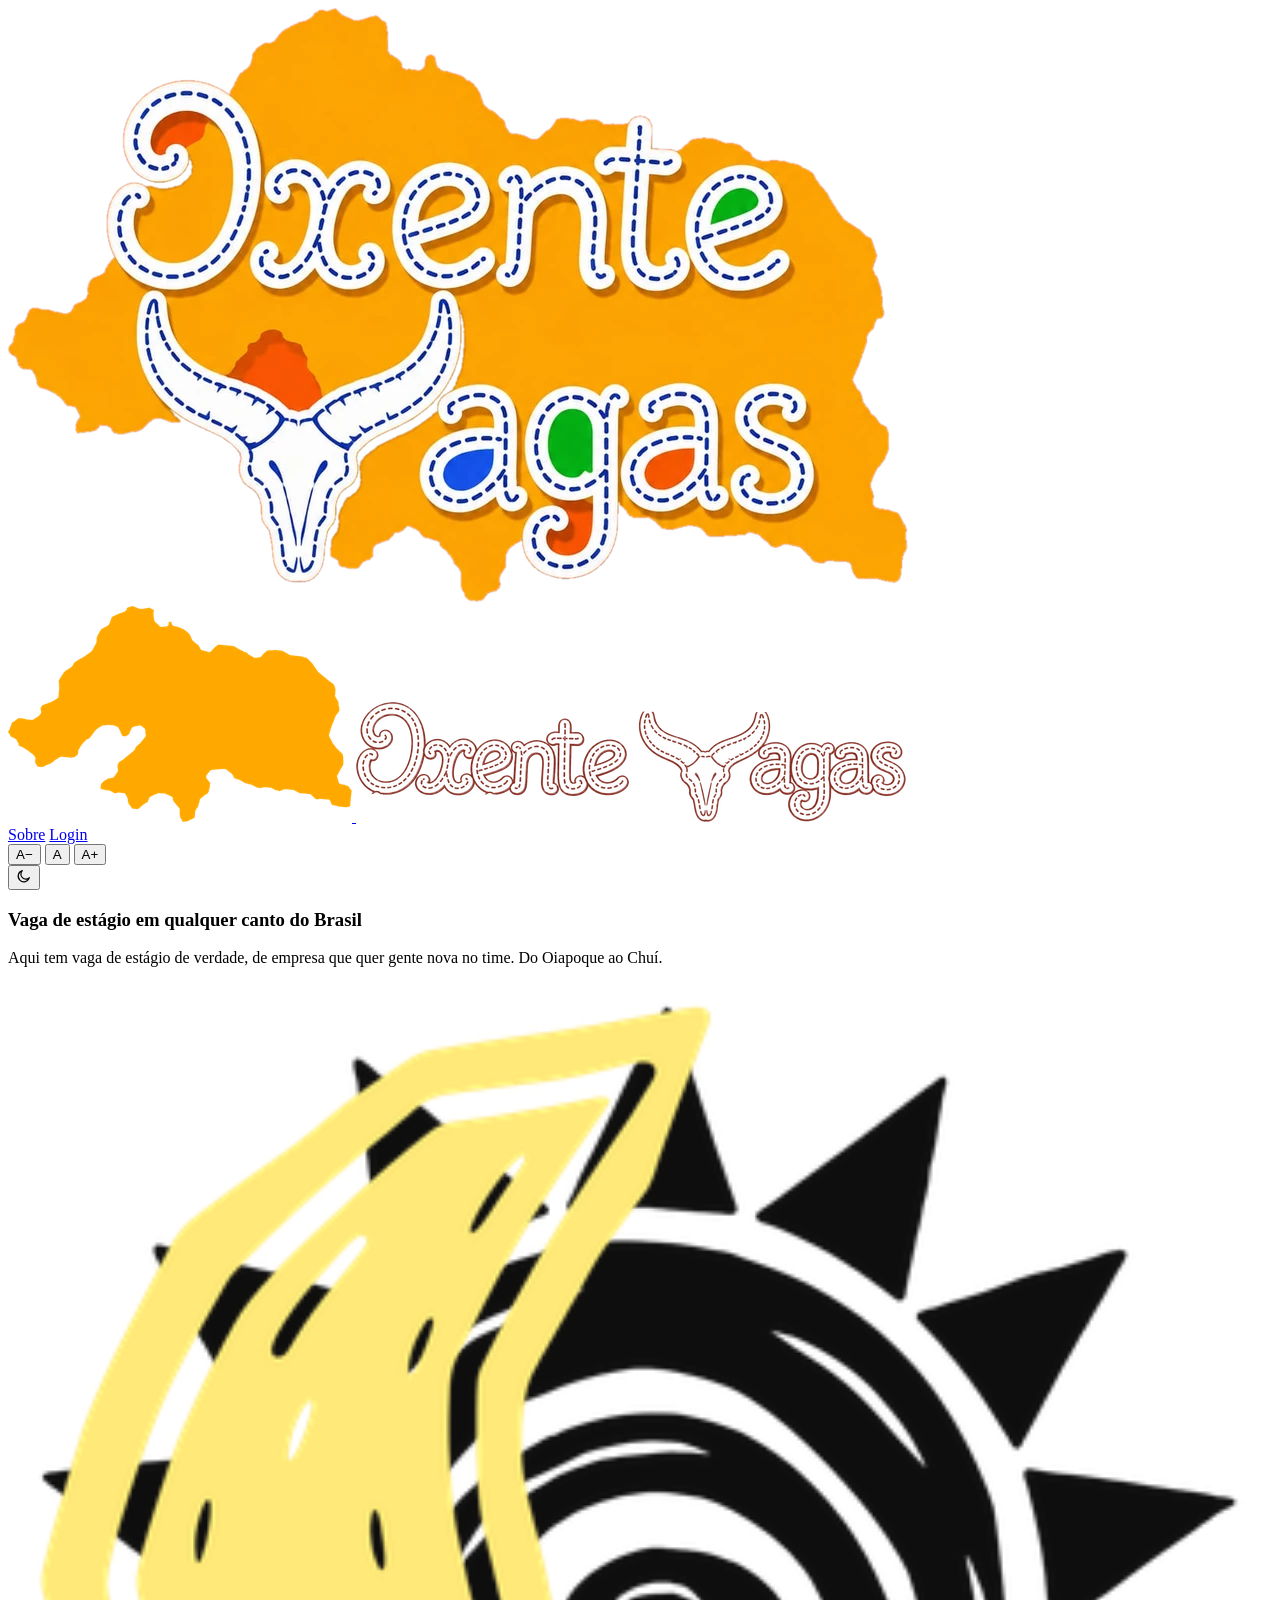
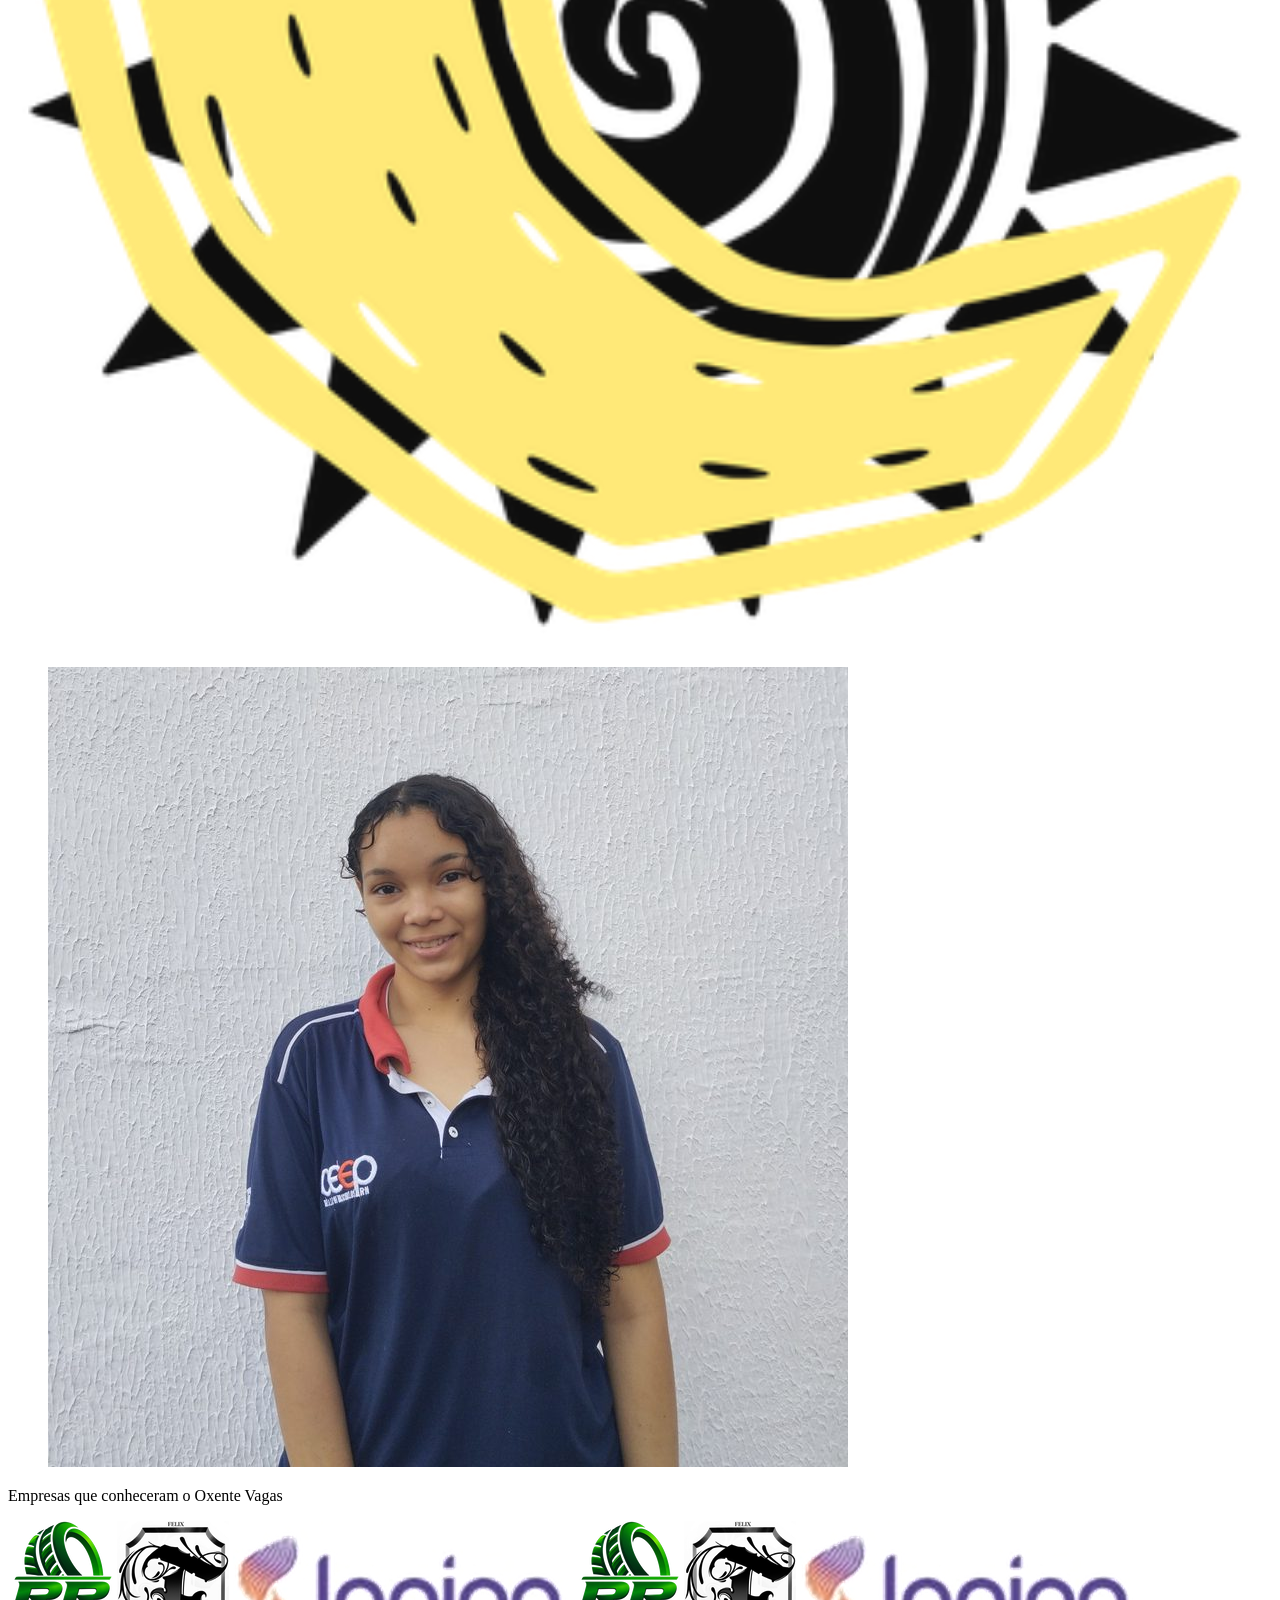
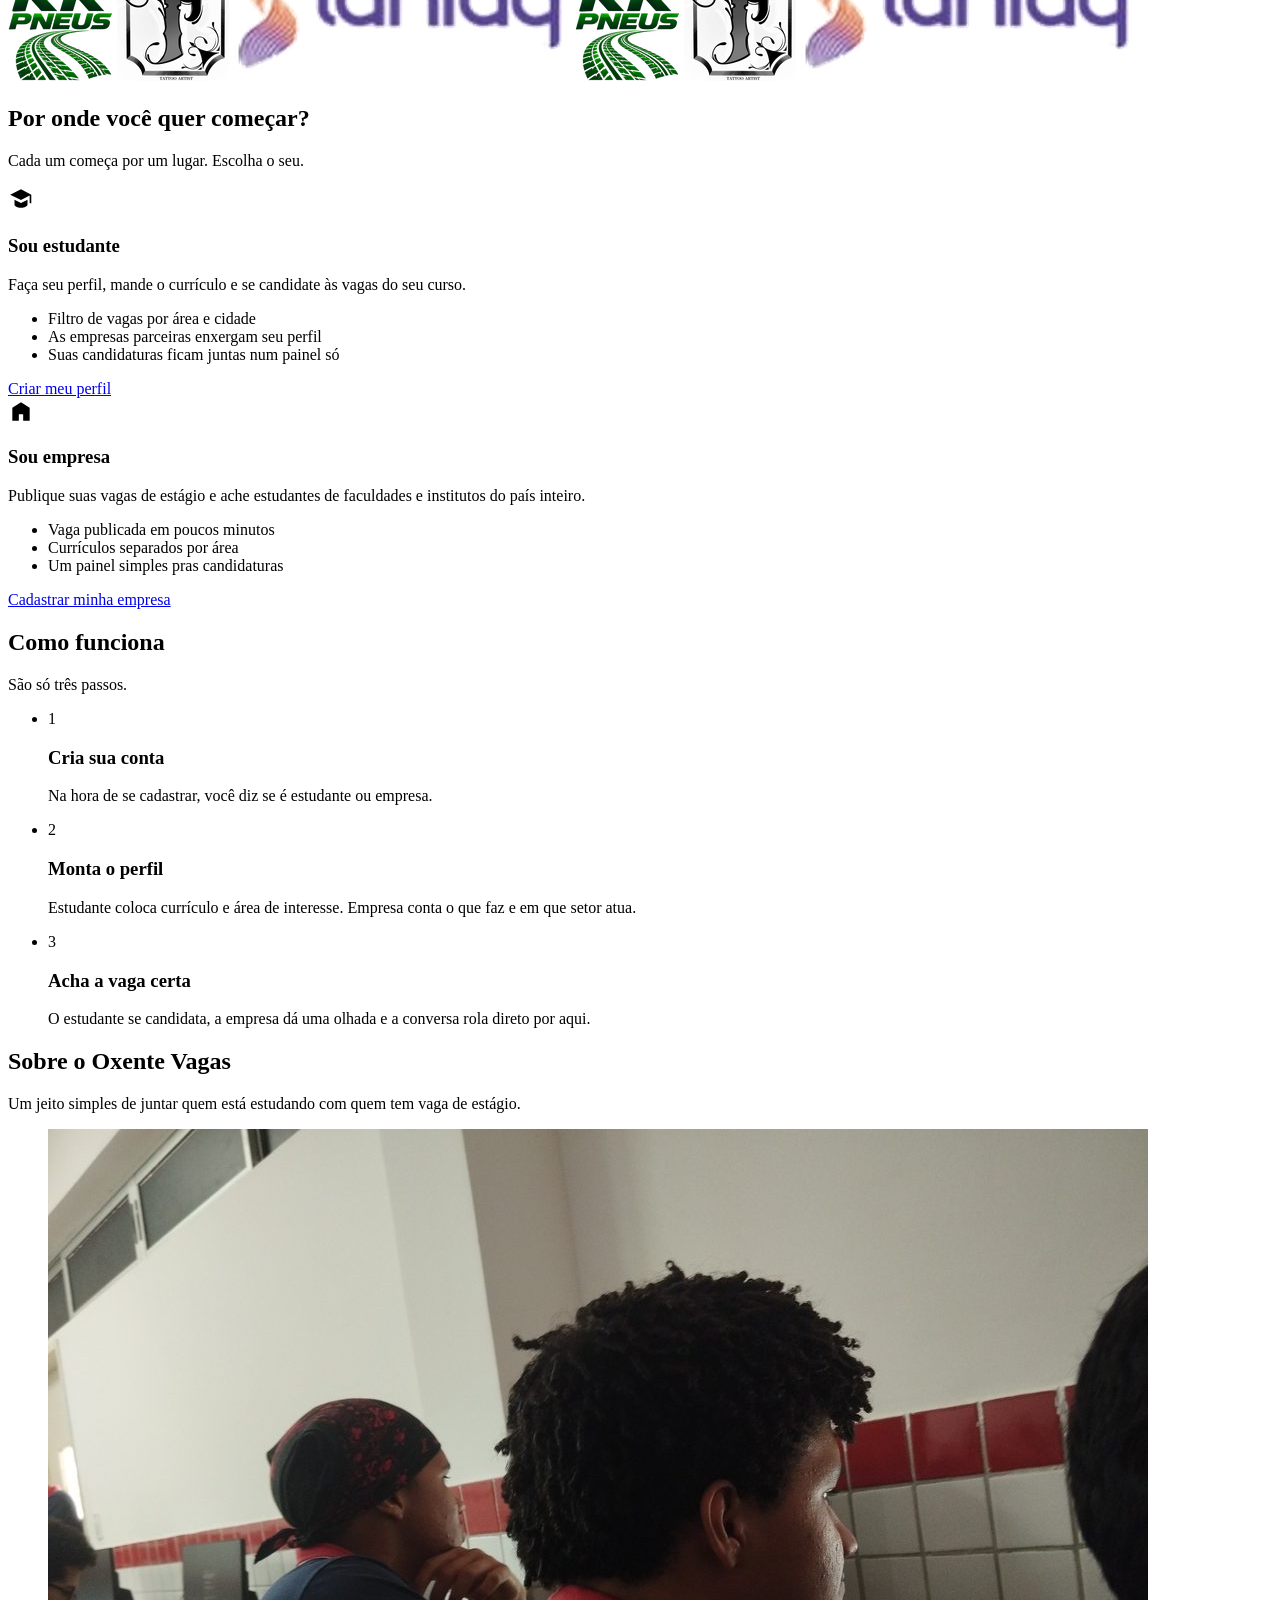
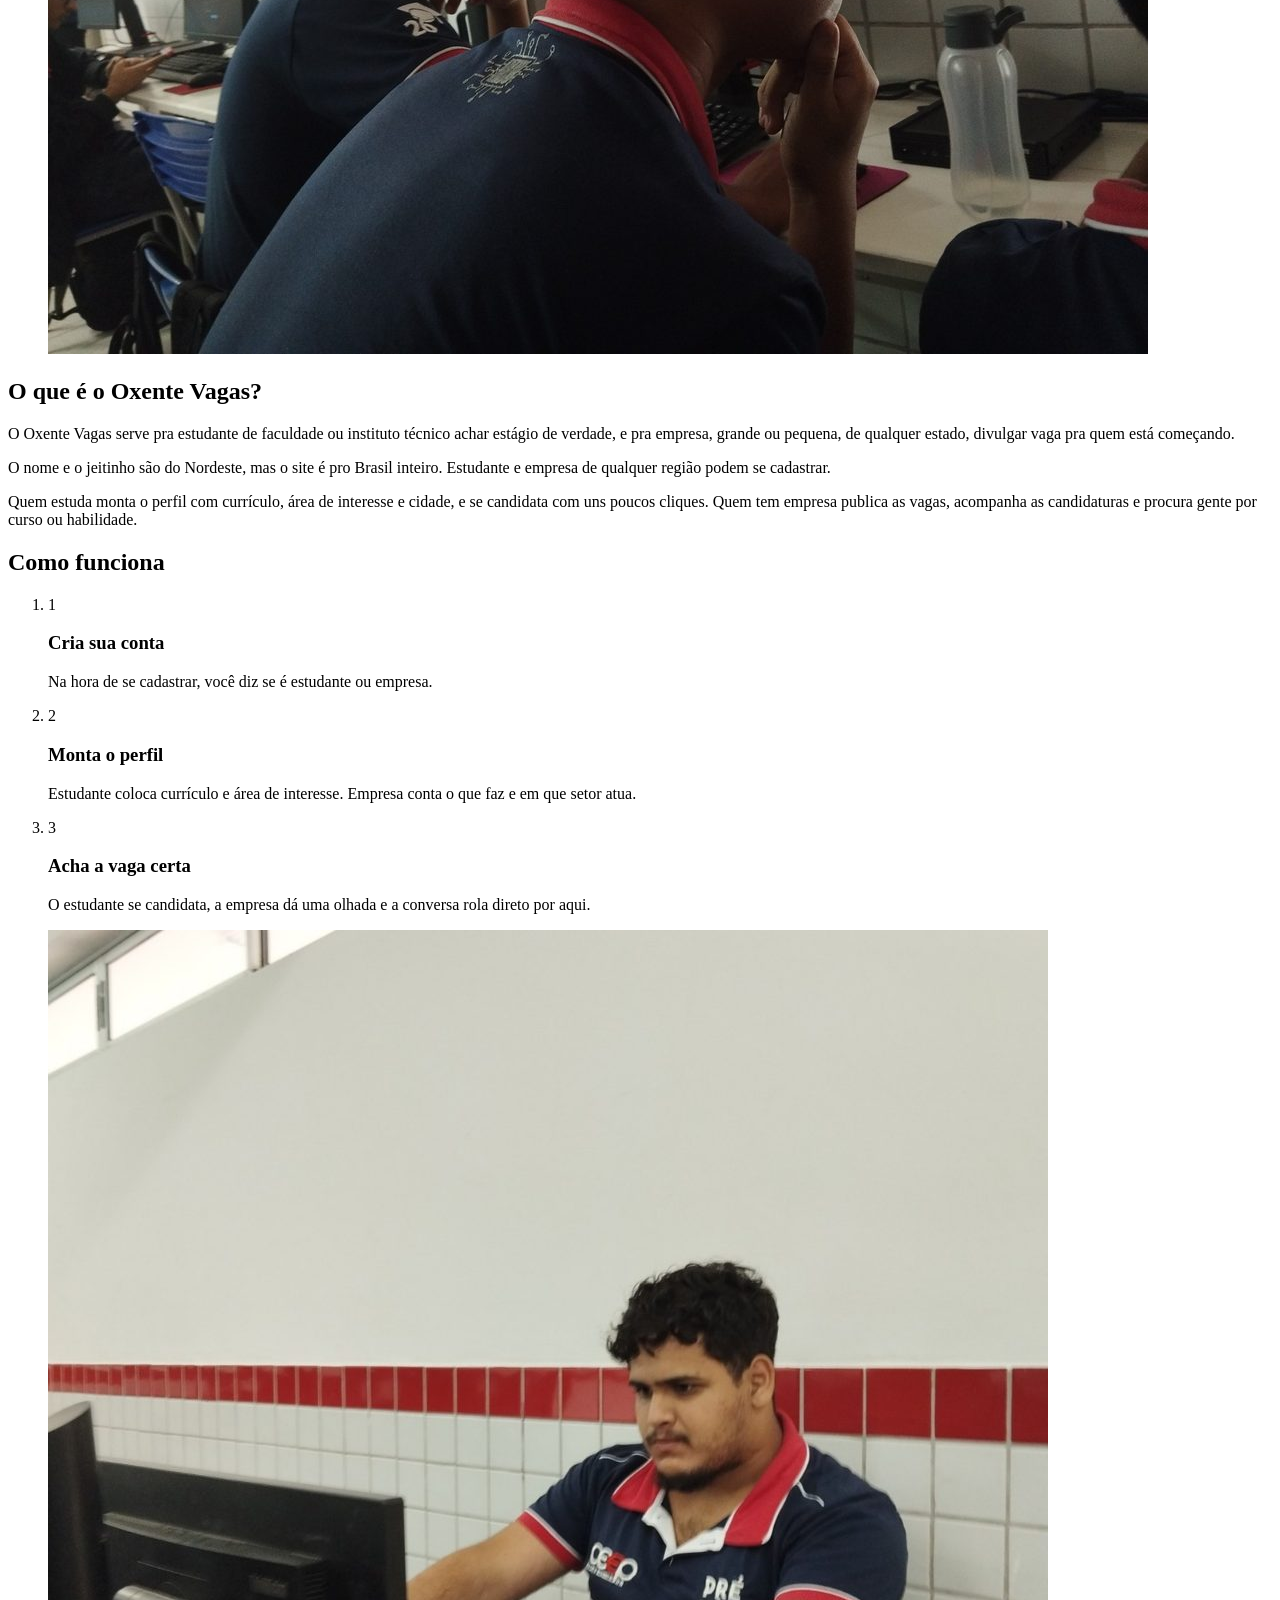
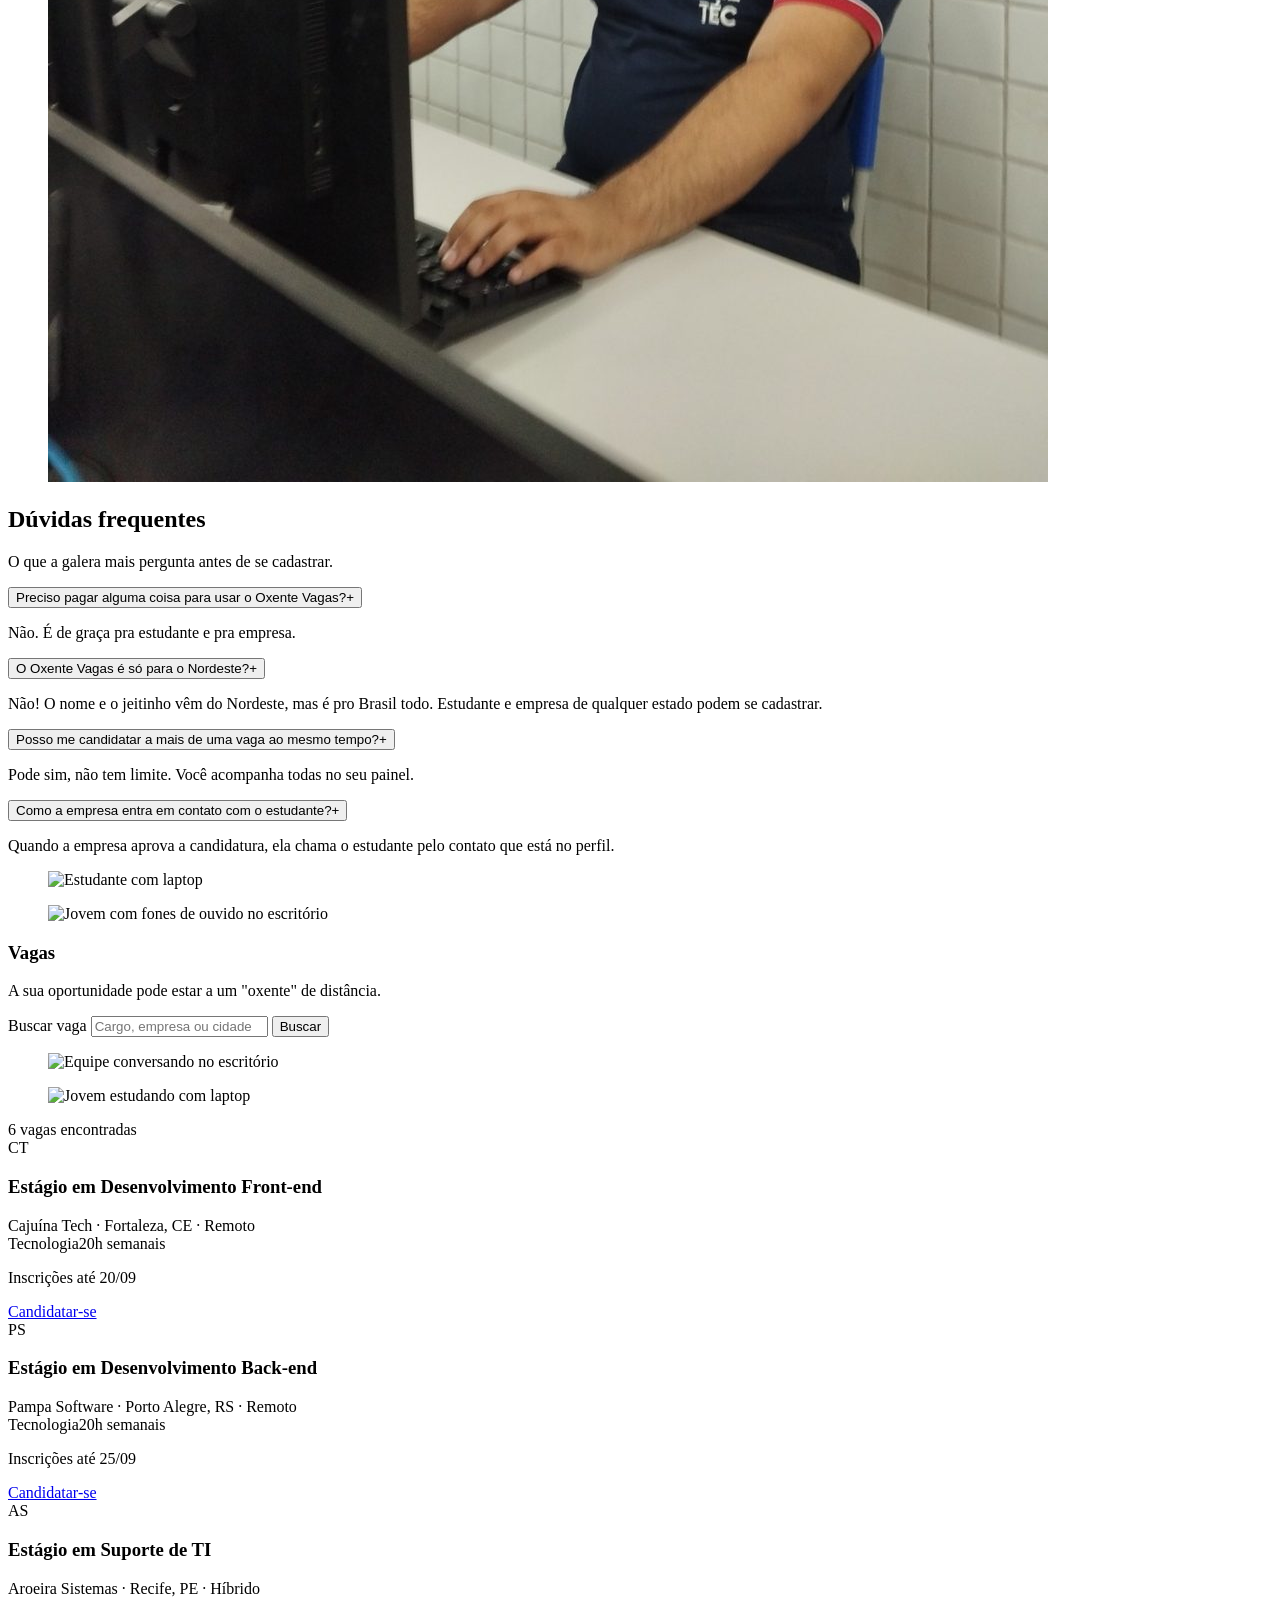
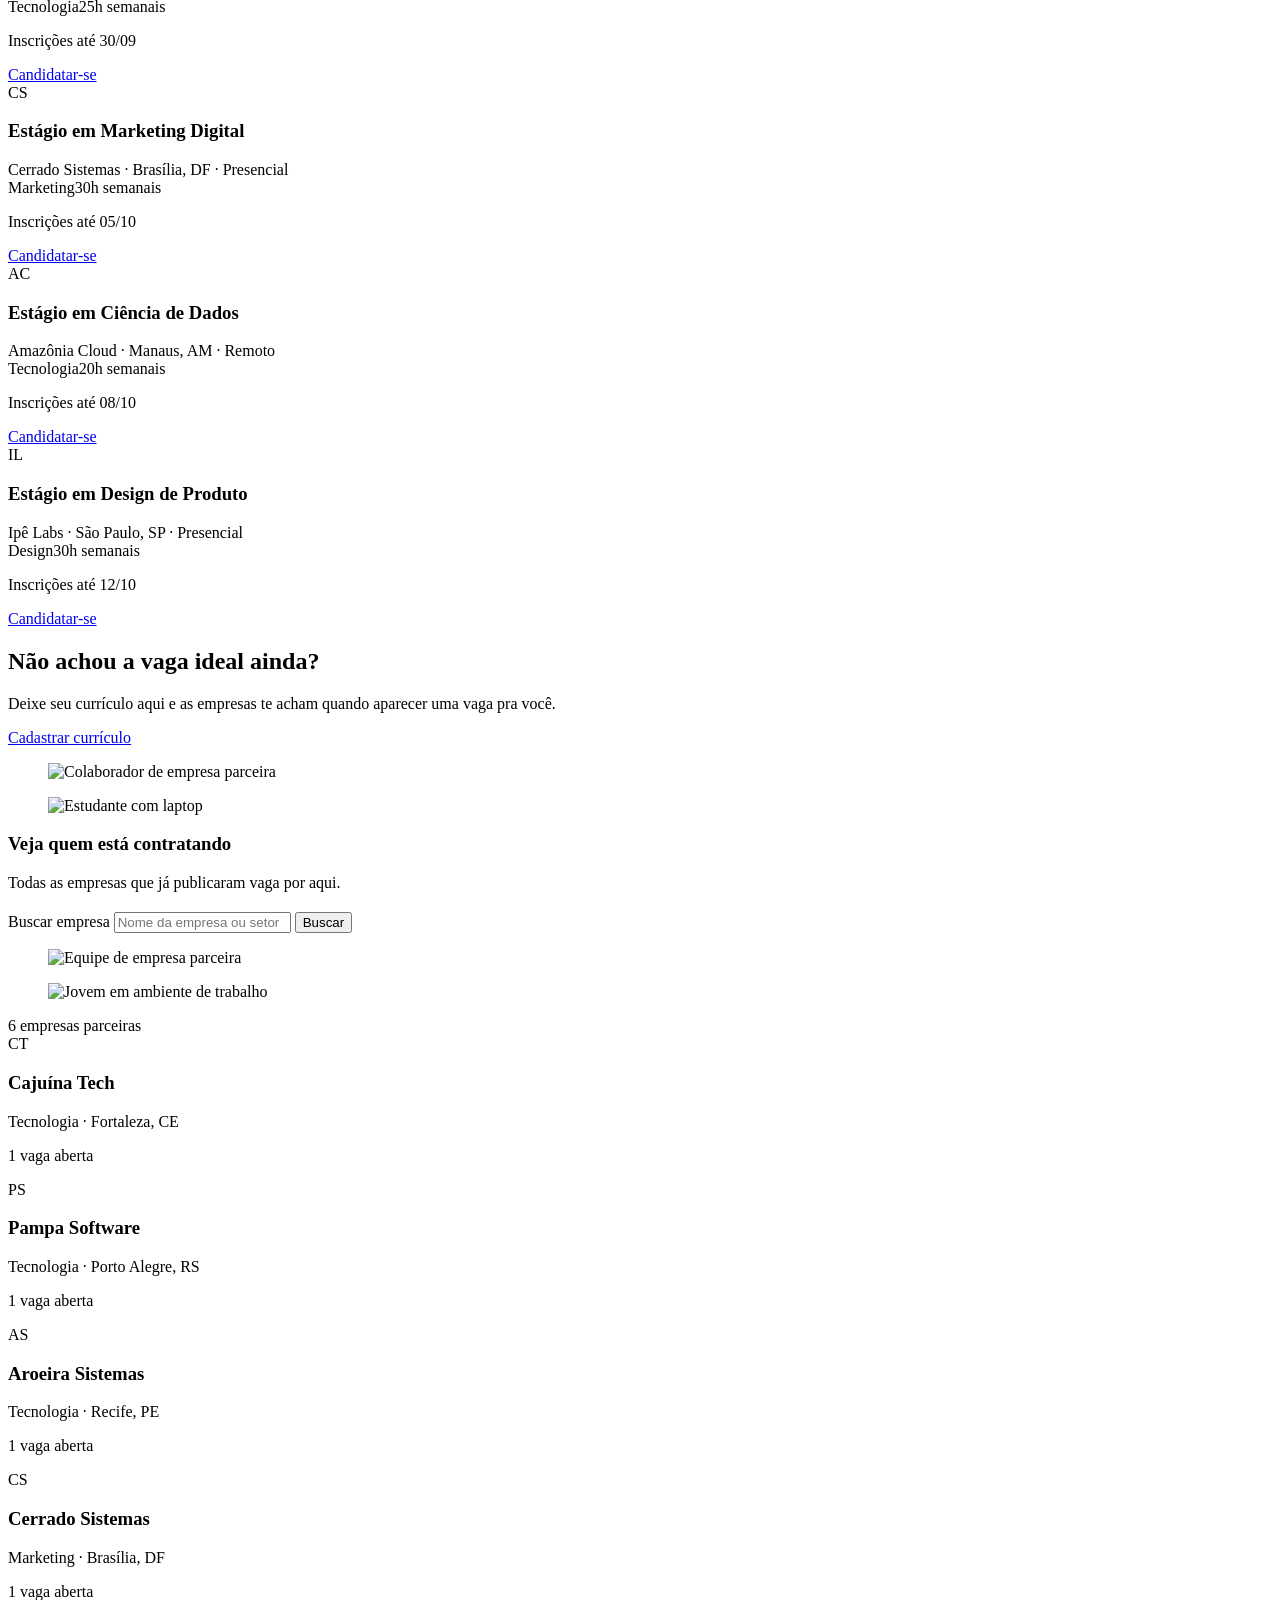
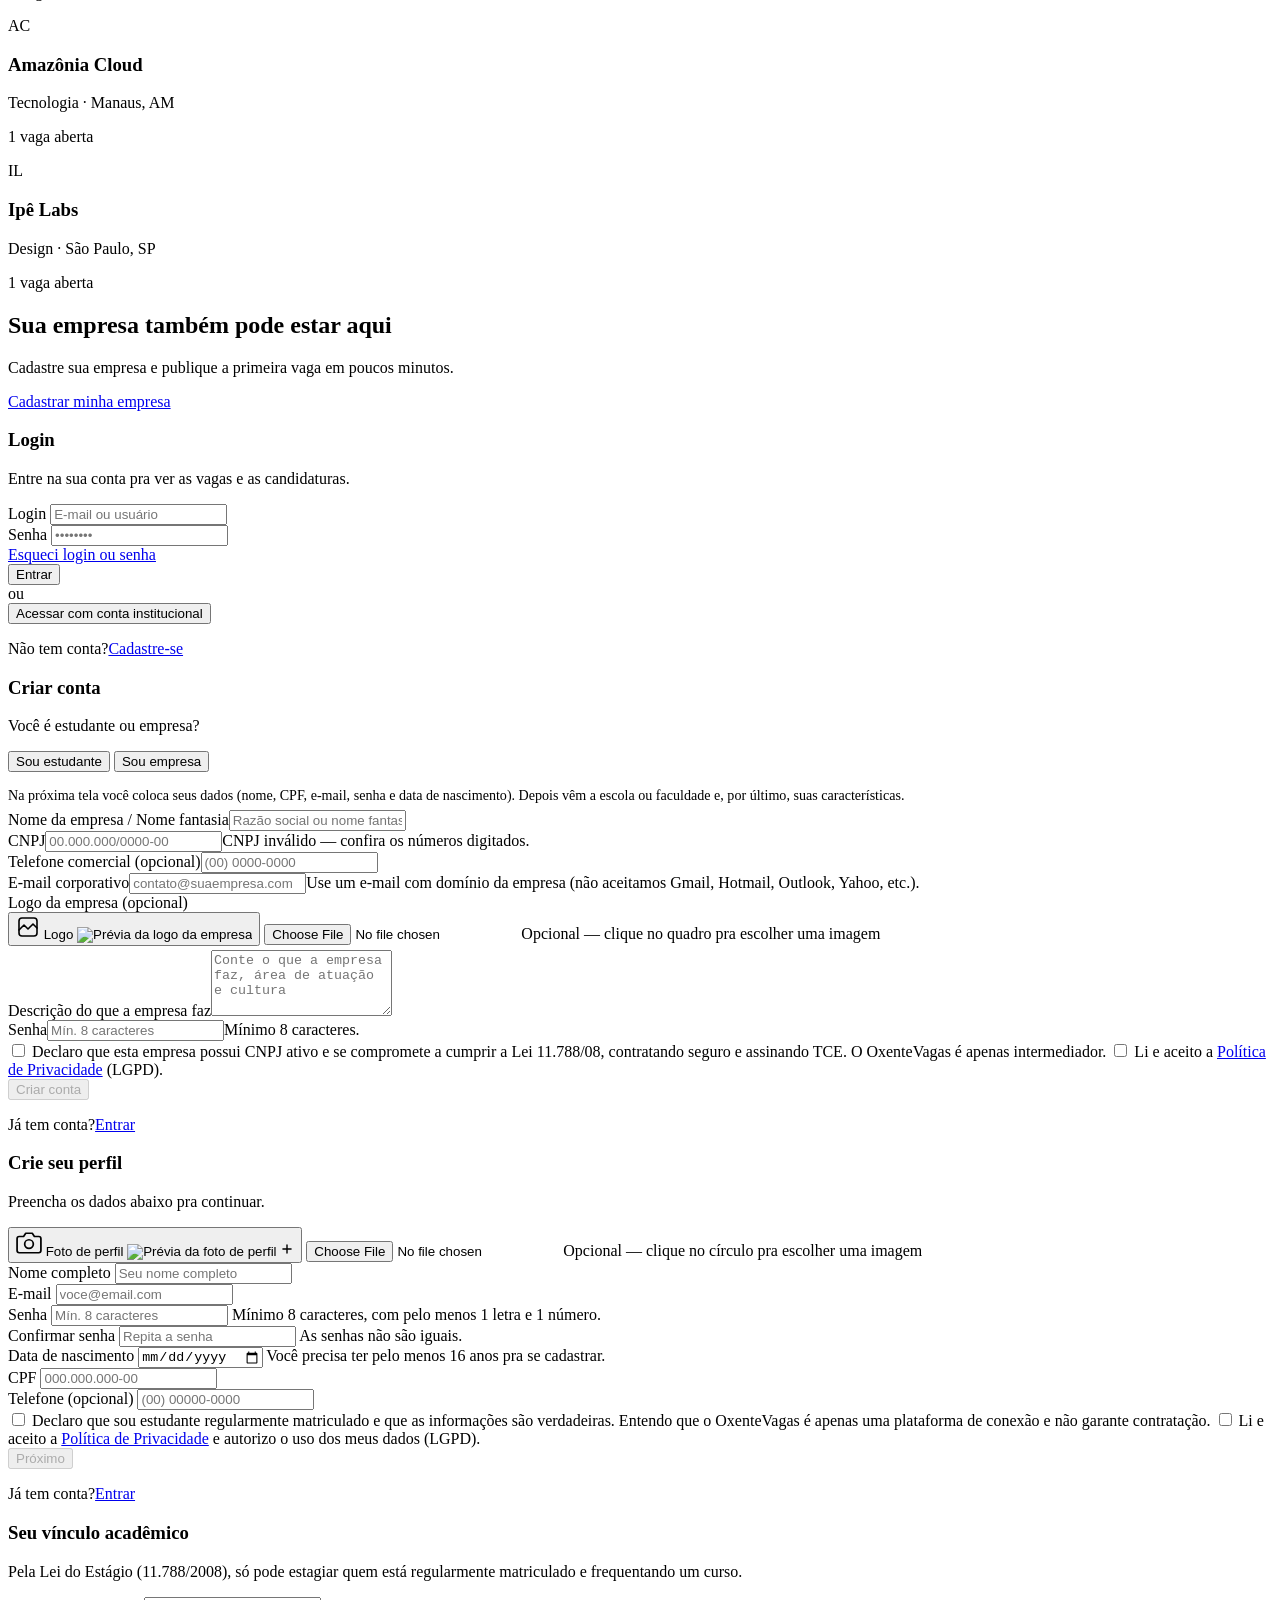
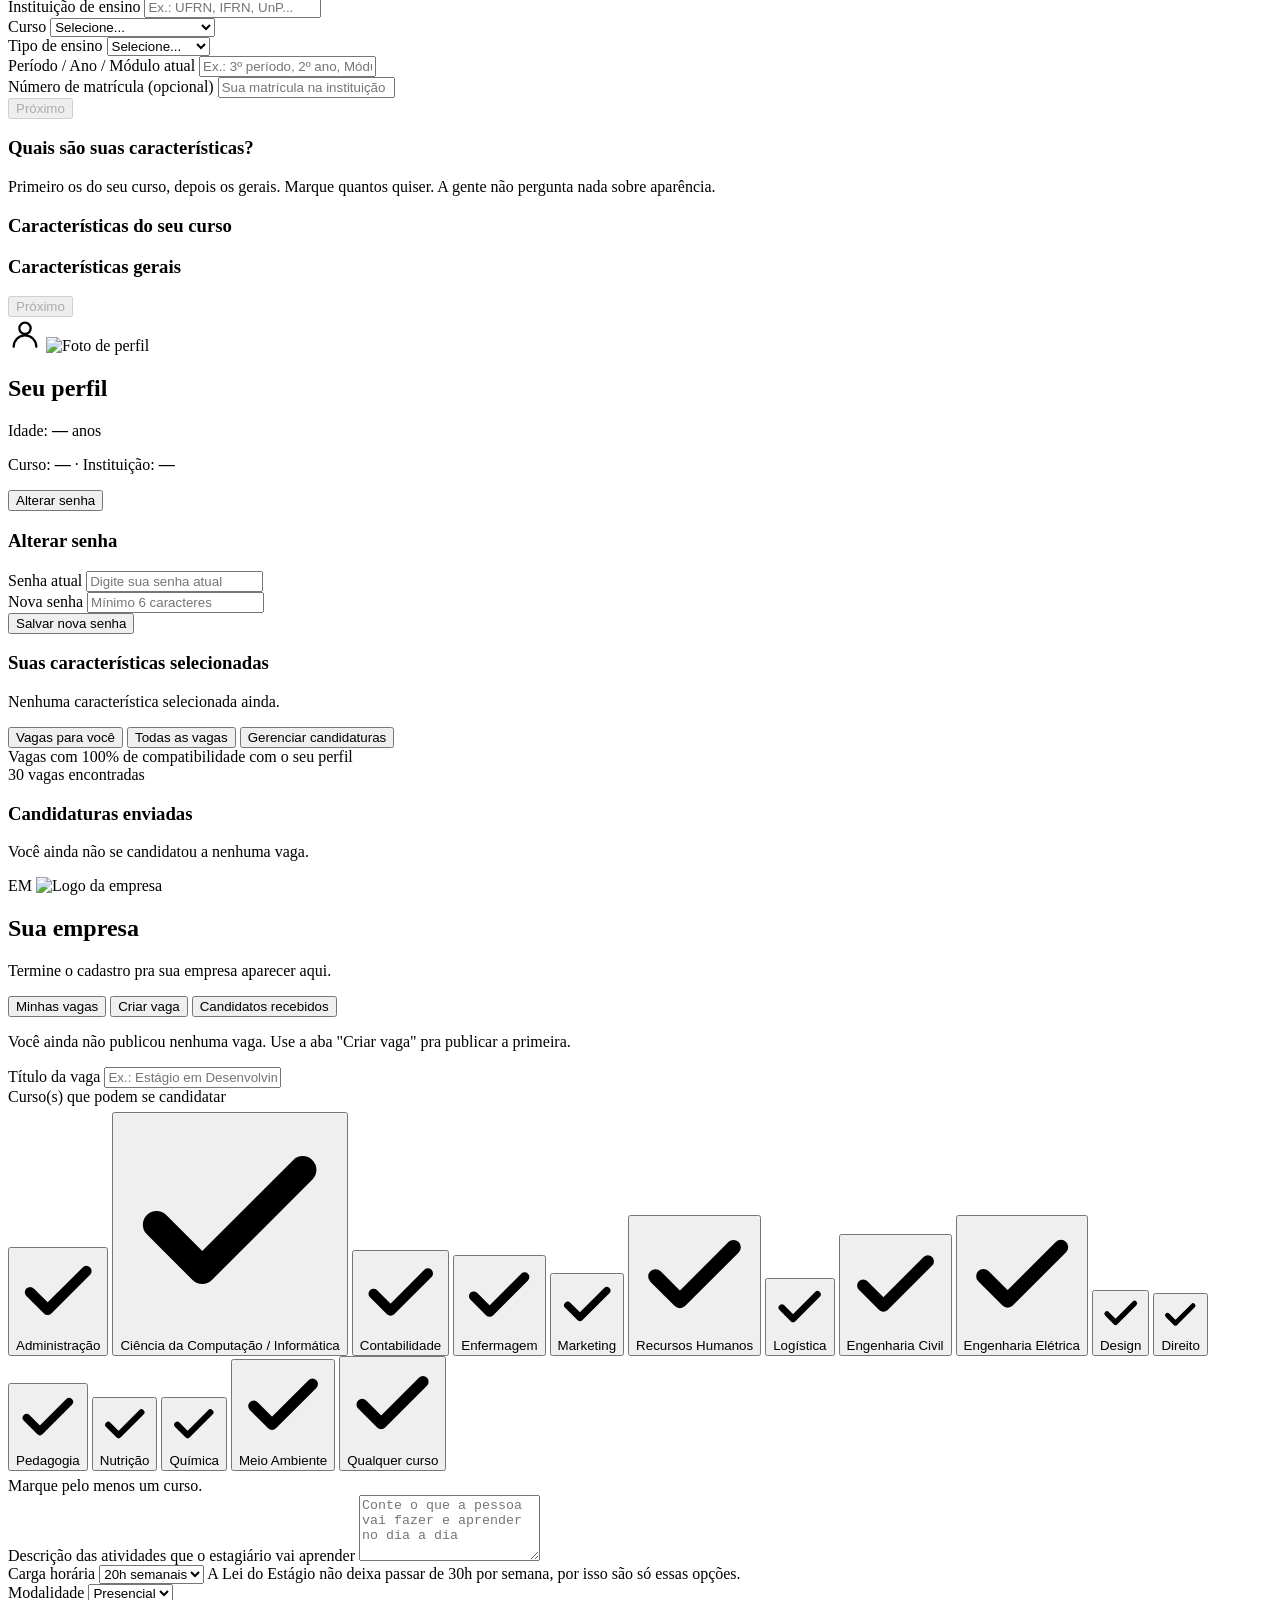
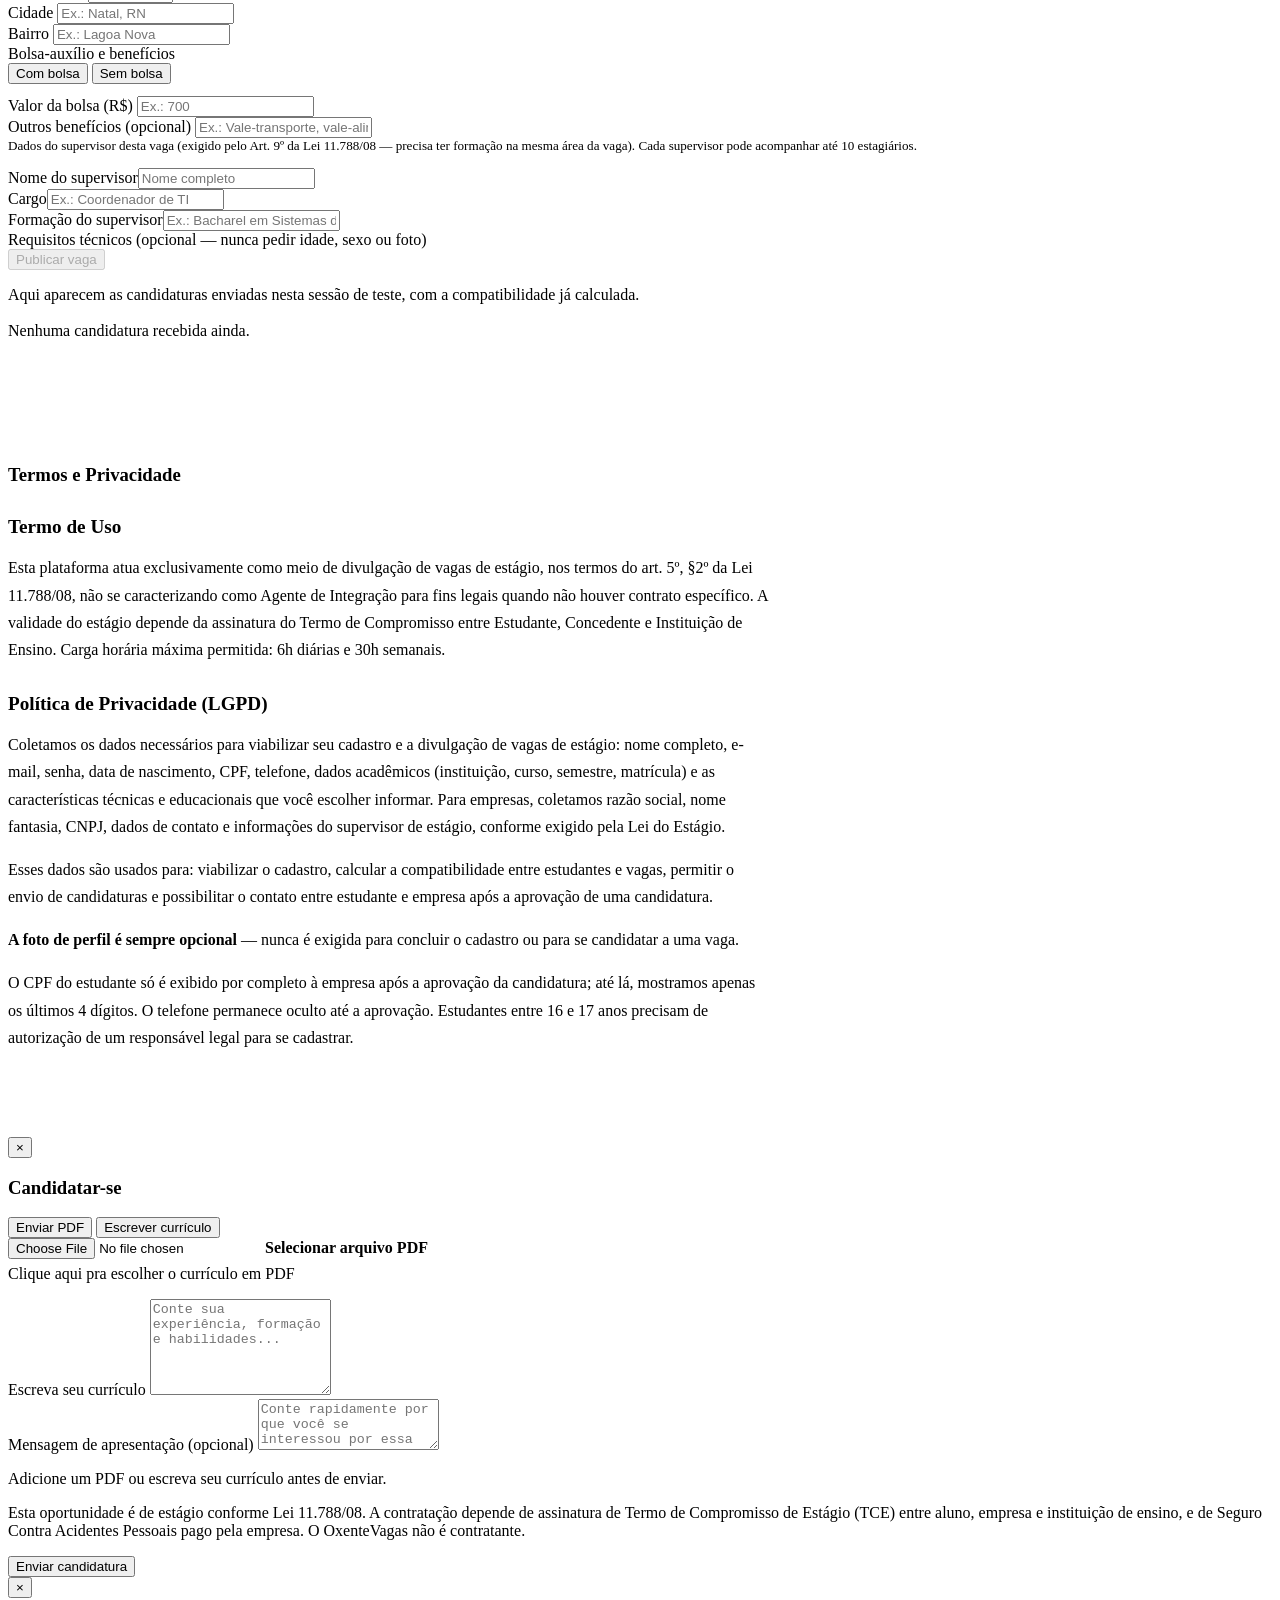
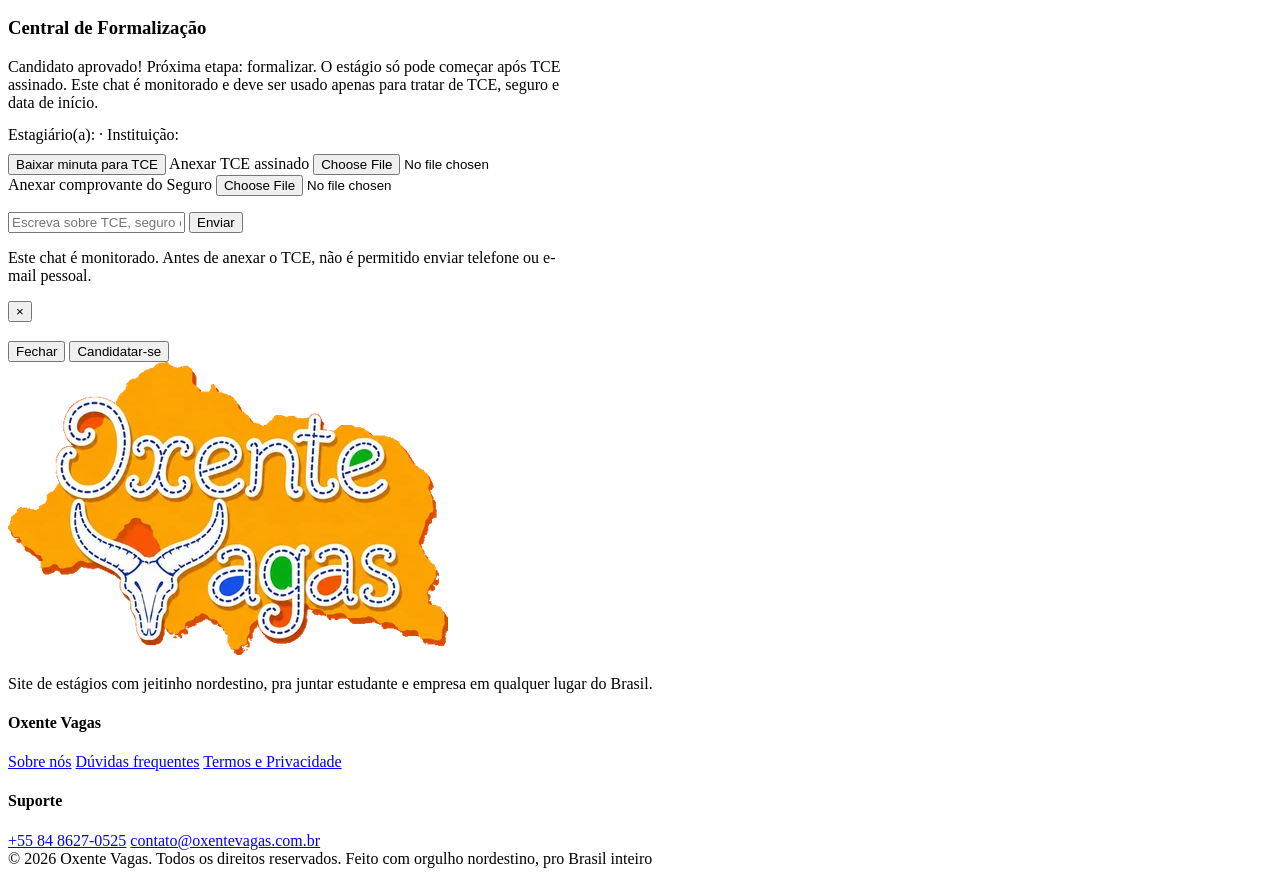
==== commit ae1bd32b: "oxente vagas - josé gabriel ultimos ajustes" ====
--- a/Páginas/index.html
+++ b/Páginas/index.html
@@ -7,10 +7,12 @@
 <title>Oxente Vagas — Estágios que combinam com você</title>
 <meta name="description" content="Oxente Vagas conecta estudantes e empresas de todo o Brasil para vagas de estágio, com aquele jeitinho nordestino.">
 
-<link rel="stylesheet" href="estilos.css">
+<link rel="stylesheet" href="style.css">
+<script src="script.js" defer></script>
 </head>
 <body>
 <div id="intro" class="Carregamento" role="status" aria-label="Carregando o site"><div class="Animacao"><span class="bola" aria-hidden="true"></span><img class="logo" decoding="sync" src="[data-uri]" alt="Oxente Vagas" width="900" height="594"></div></div>
+
 <header class="cabecalho-site" id="cabecalho-site">
   <div class="conteiner">
     <a href="#home" class="marca" data-nav-link data-page-target="home">
@@ -76,8 +78,6 @@
       </div>
     </div>
   </section>
-
-  <div class="divisor-cordel" role="presentation"></div>
 
   <section class="caminhos"><span class="passaro-cordel pc-caminhos" aria-hidden="true"></span>
     <div class="conteiner">
@@ -193,8 +193,6 @@
     </div>
   </section>
 
-  <div class="divisor-cordel" role="presentation"></div>
-
   <section class="secao-faq">
     <div class="conteiner">
       <div class="titulo-secao">
@@ -548,7 +546,7 @@
           <div class="grade-formulario-vaga">
             <div class="campo">
               <label for="perfil-senha">Senha</label>
-              <input id="perfil-senha" type="password" placeholder="Mín. 8 caracteres, com letra e número" autocomplete="new-password">
+              <input id="perfil-senha" type="password" placeholder="Mín. 8 caracteres" autocomplete="new-password">
               <span class="campo-erro">Mínimo 8 caracteres, com pelo menos 1 letra e 1 número.</span>
             </div>
             <div class="campo" id="confirmar-senha-campo">
@@ -1065,6 +1063,5 @@
   </div>
 </footer>
 
-<script src="script.js"></script>
 </body>
 </html>
